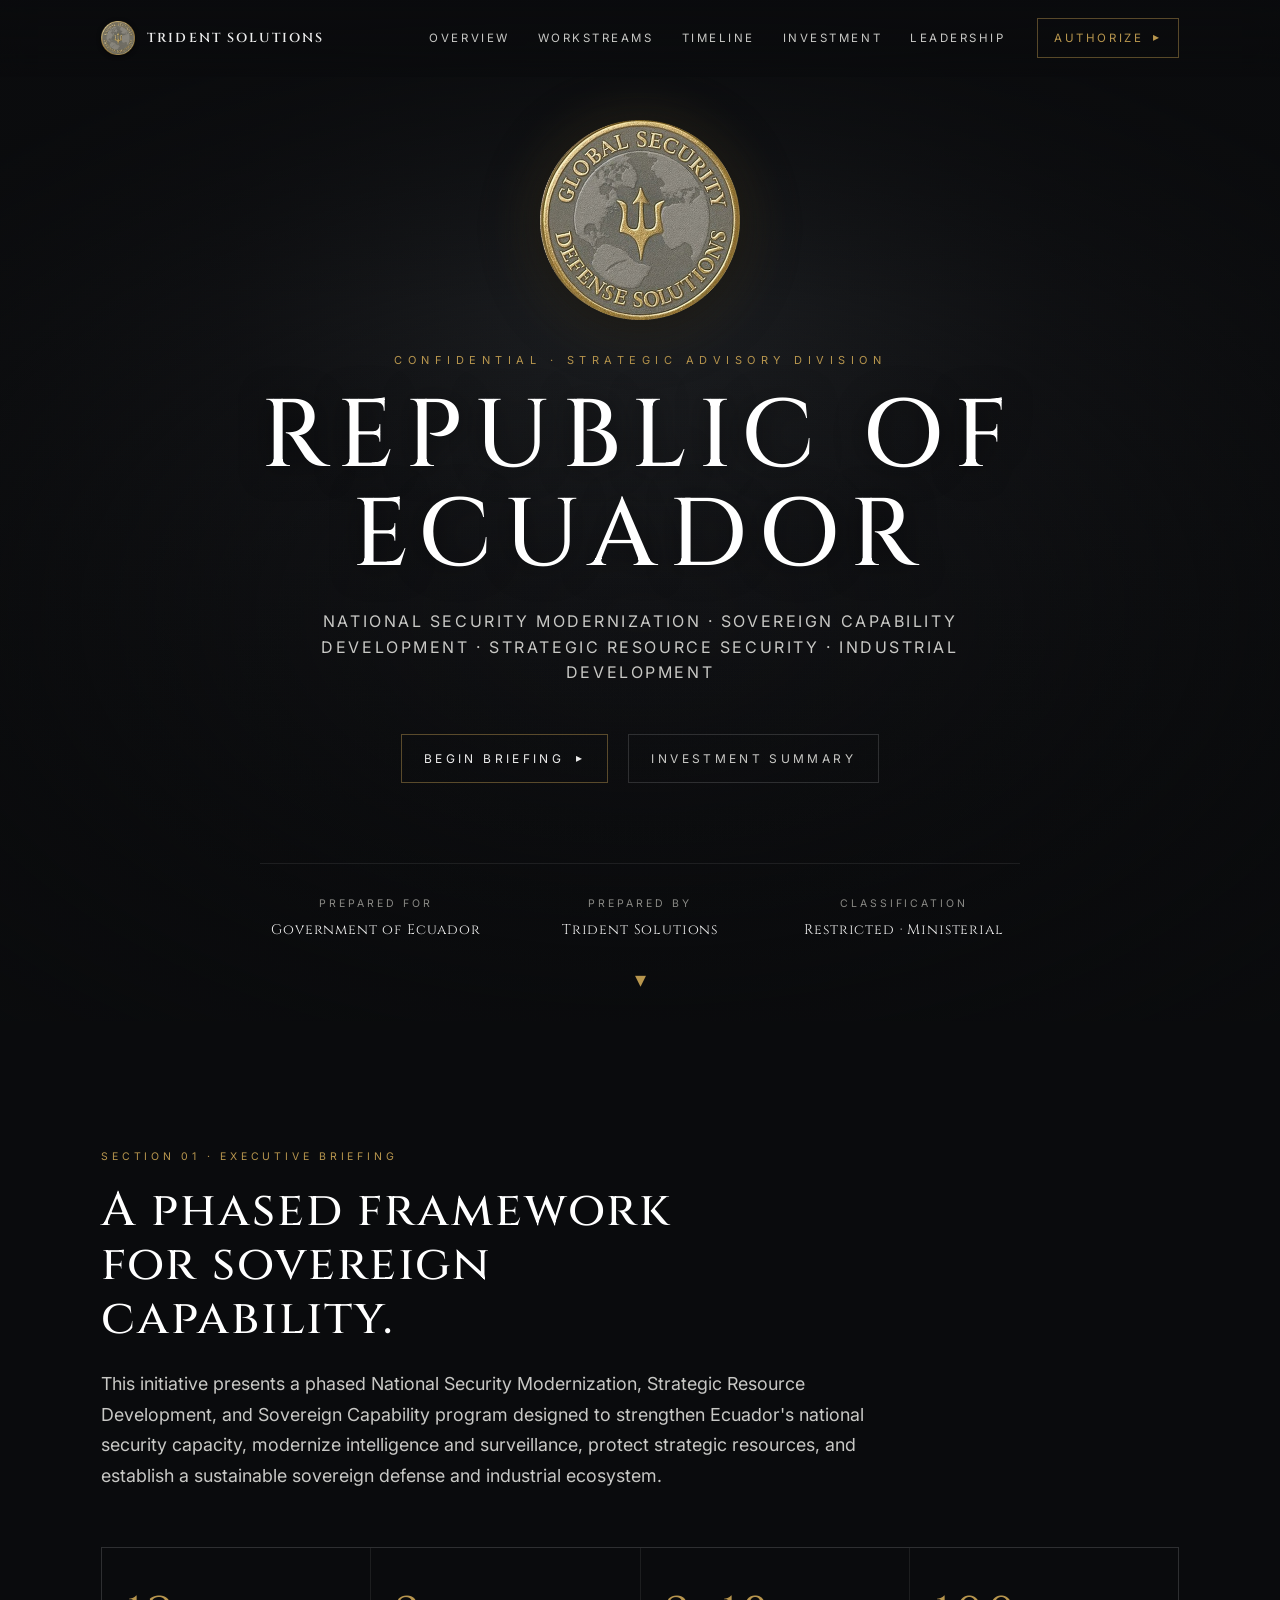
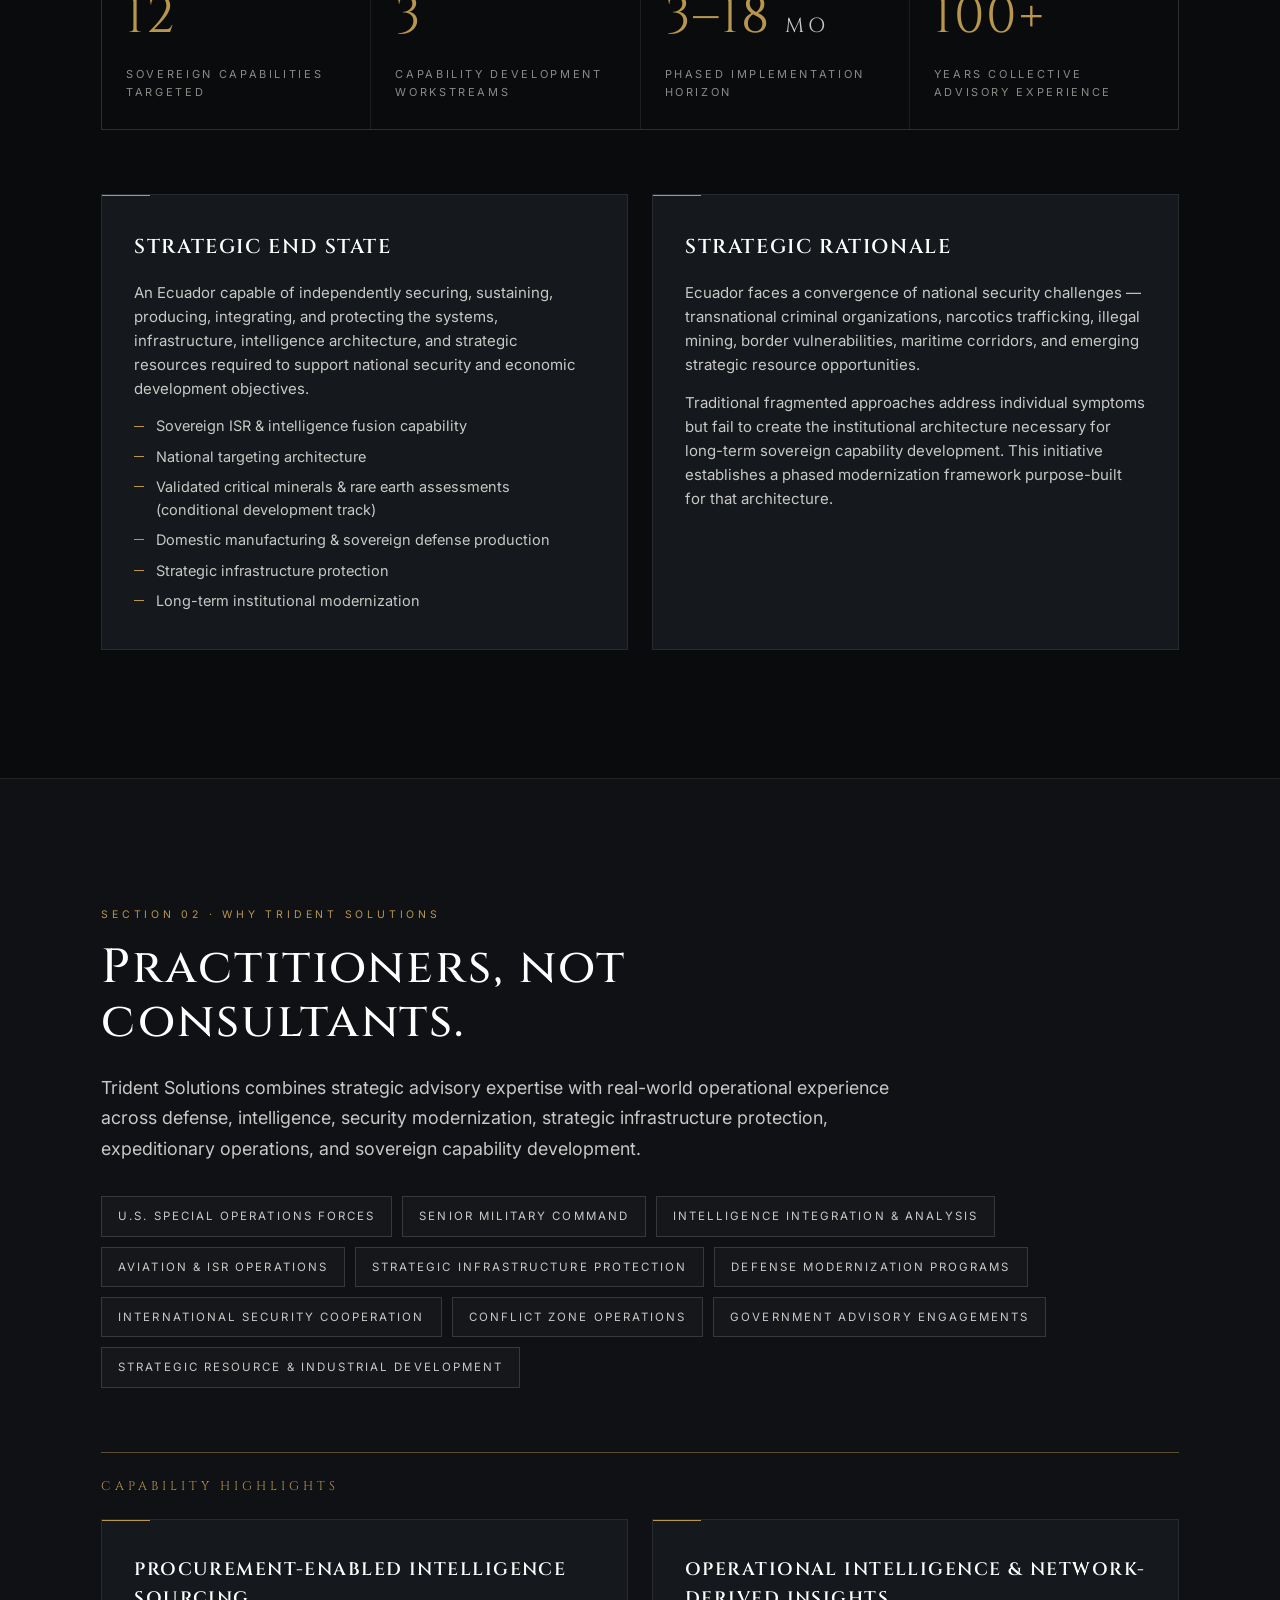
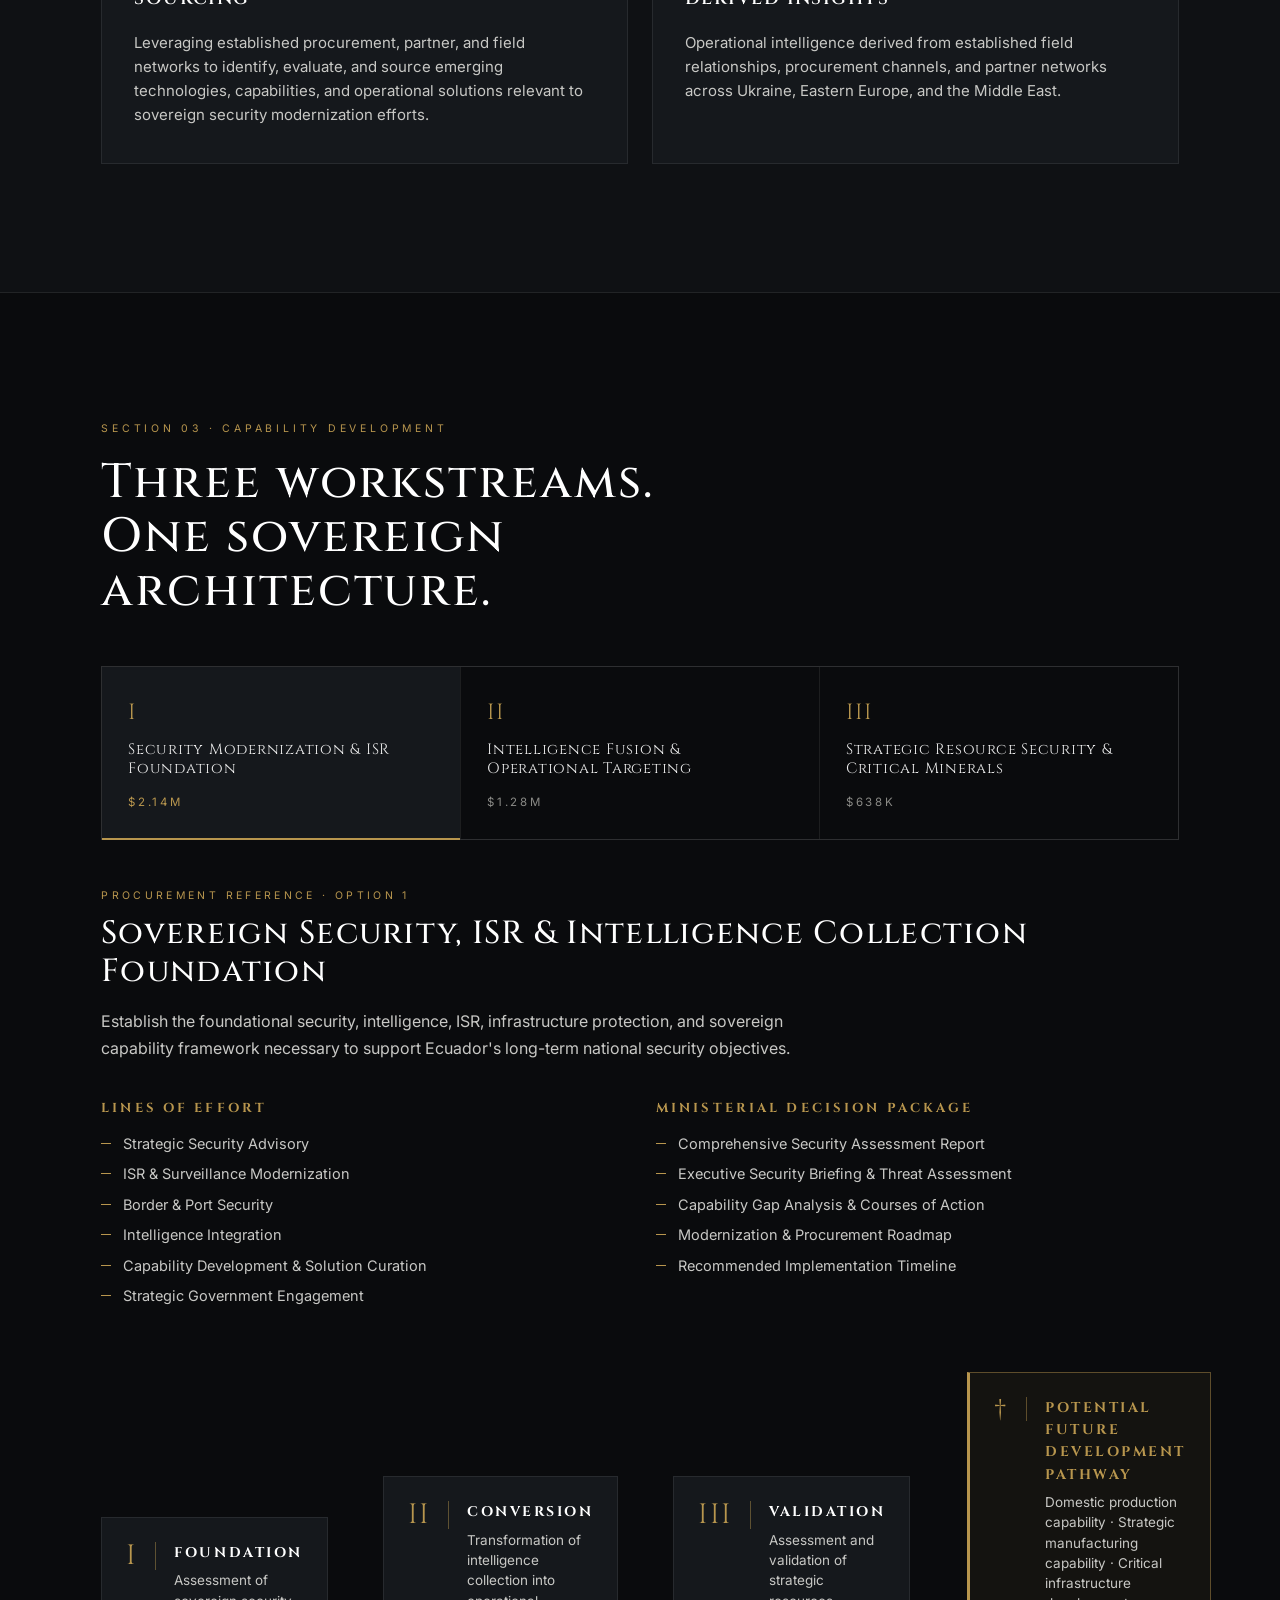
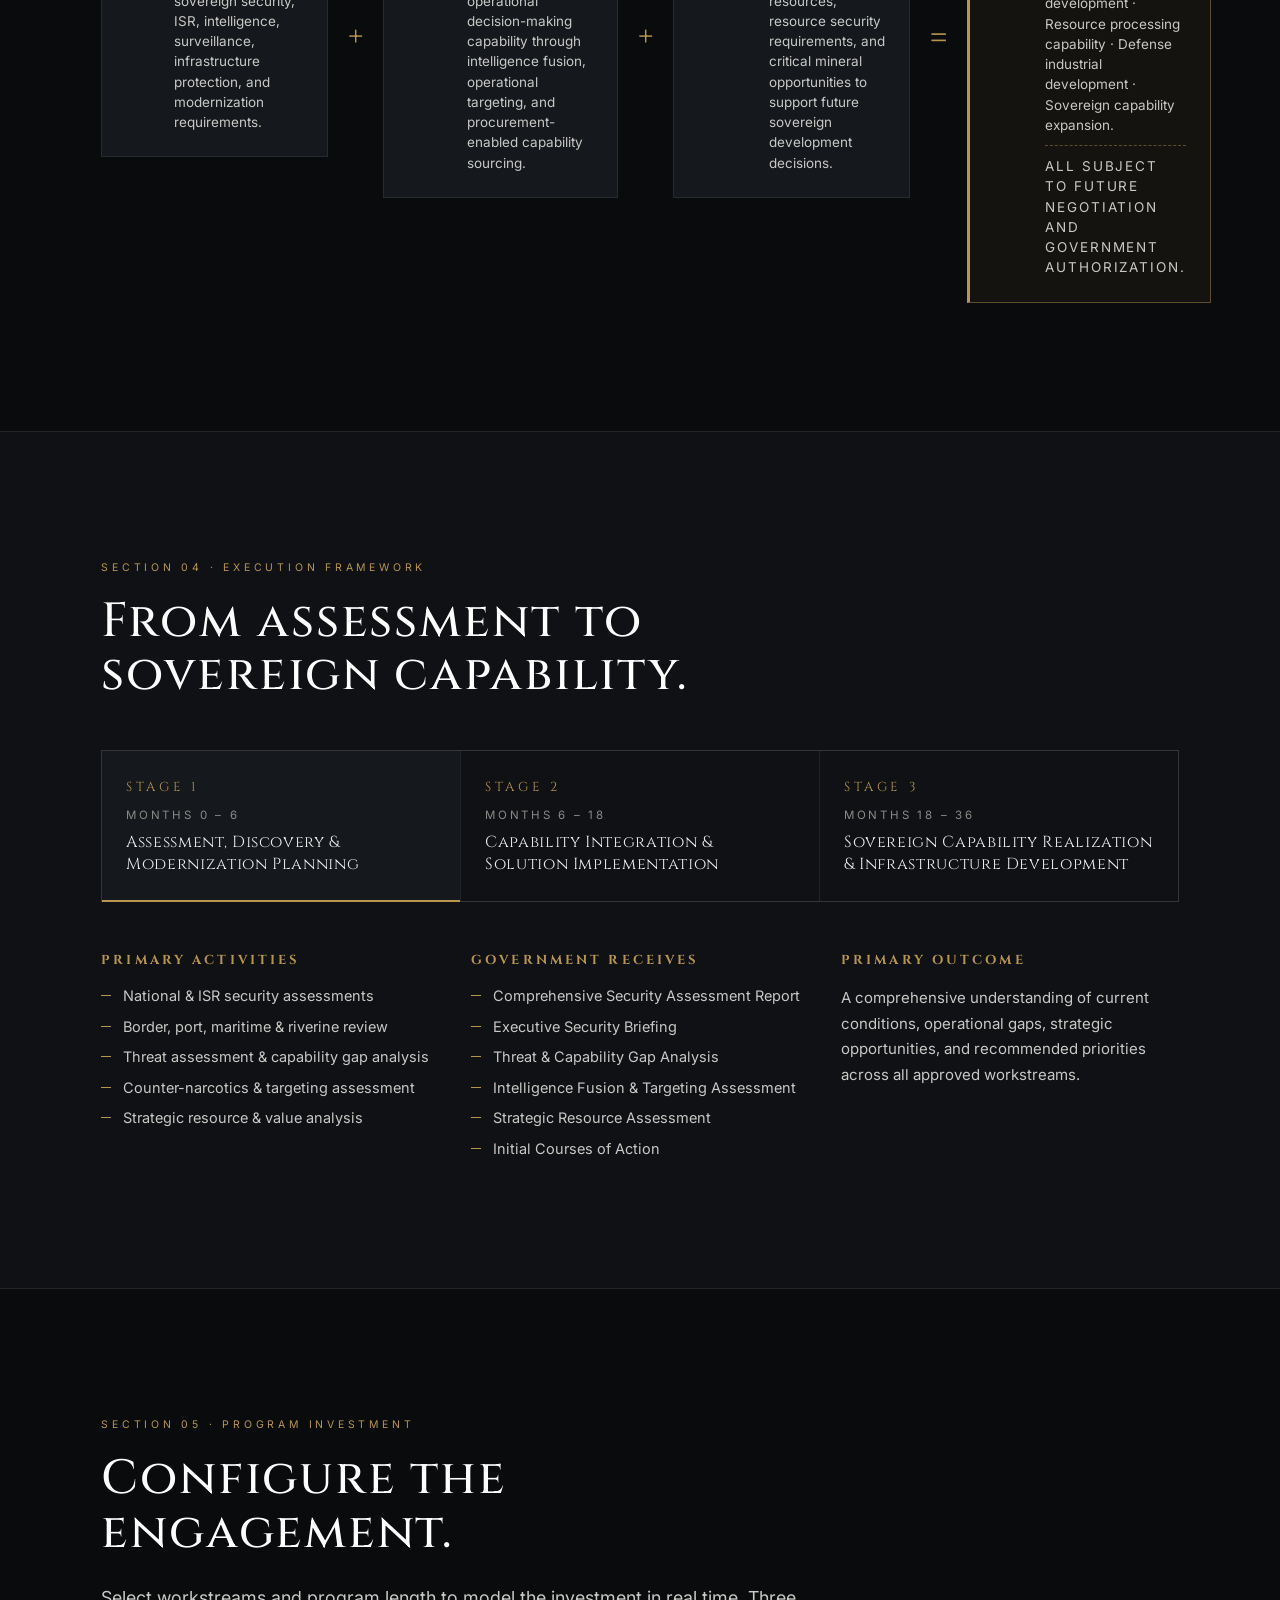
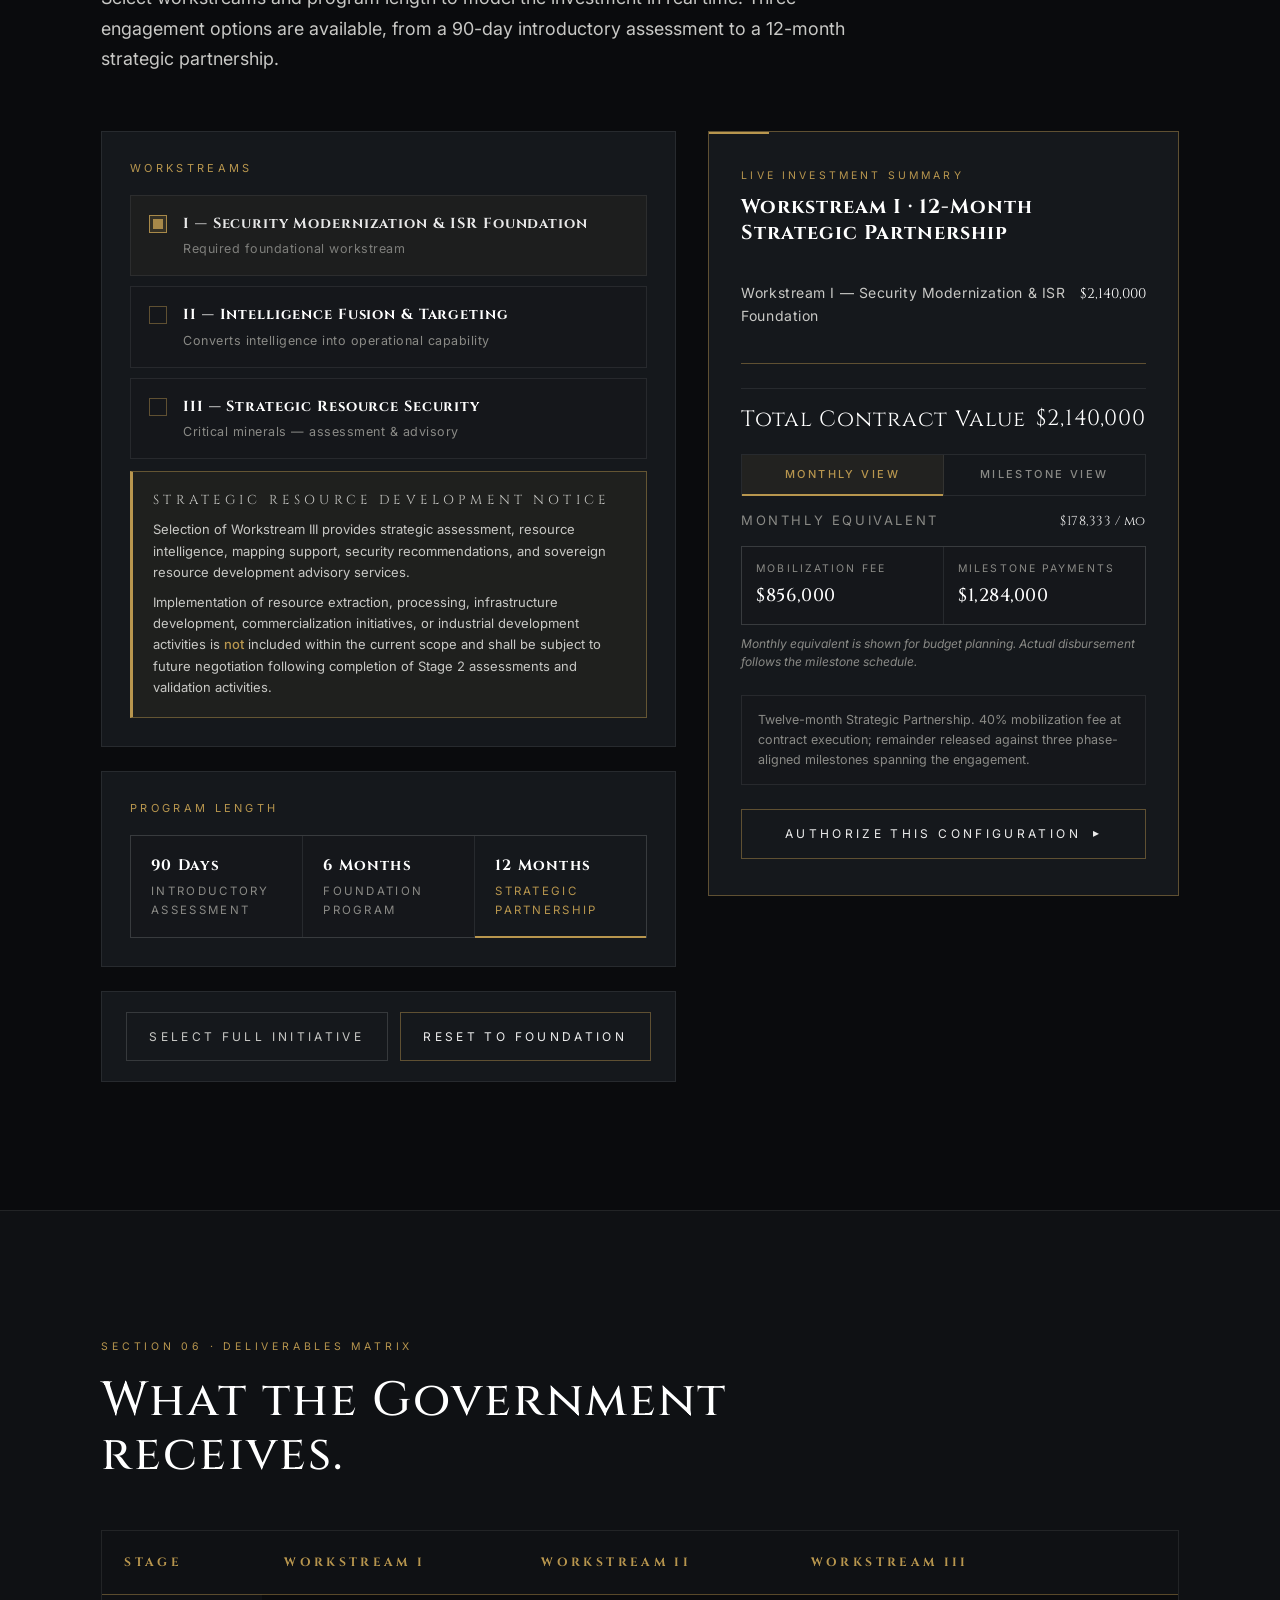
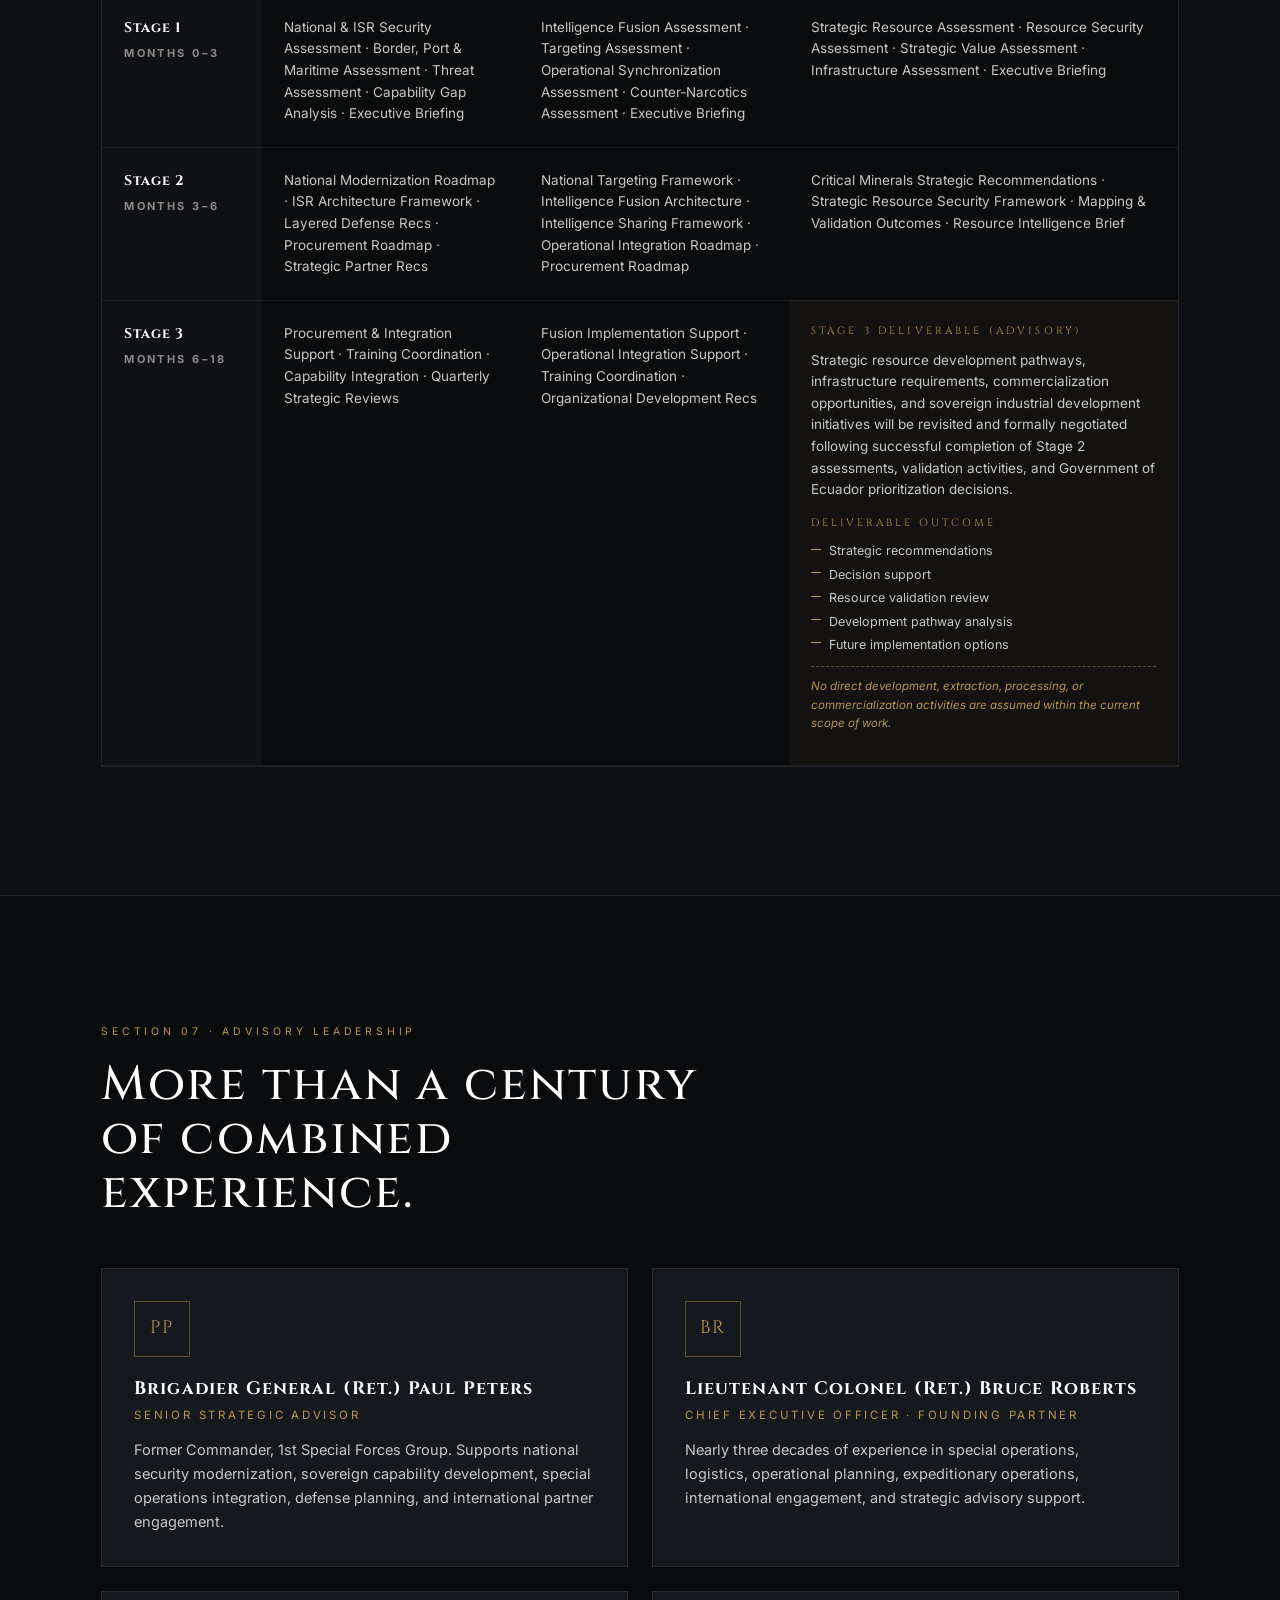
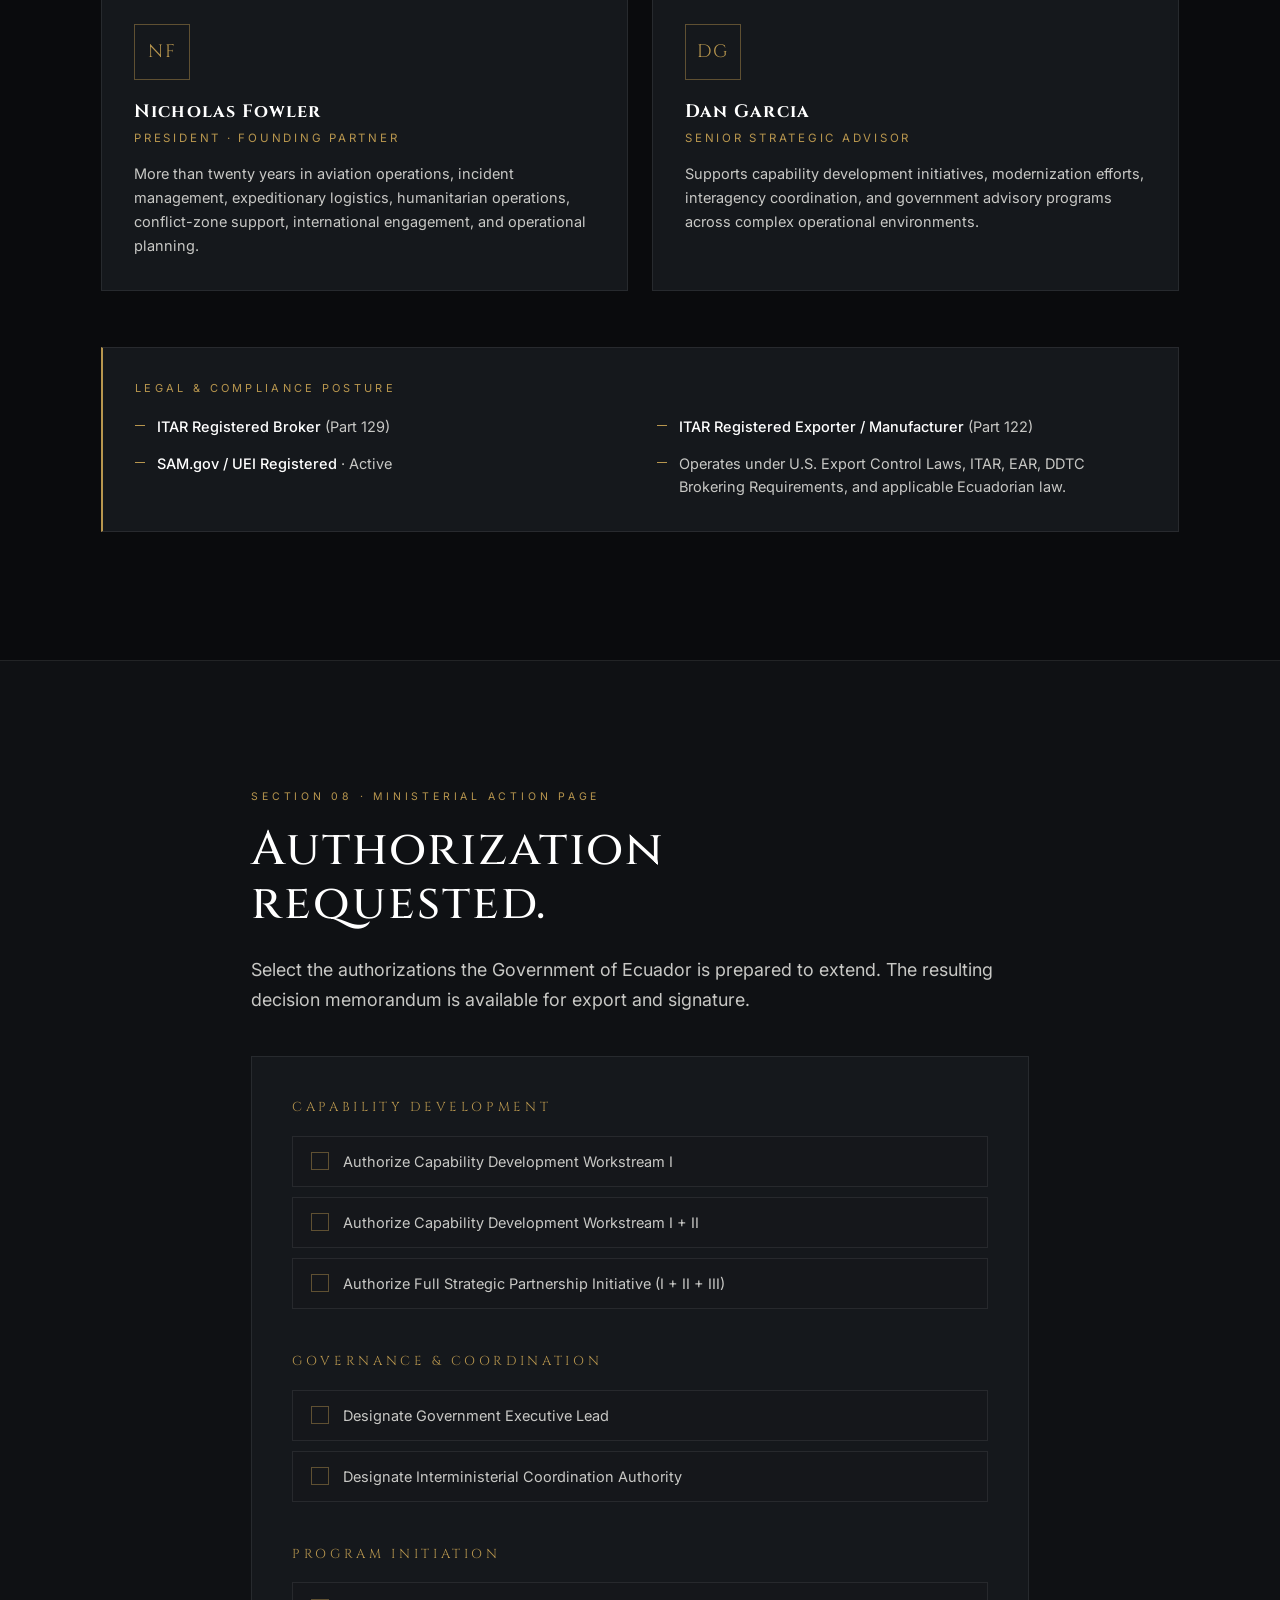
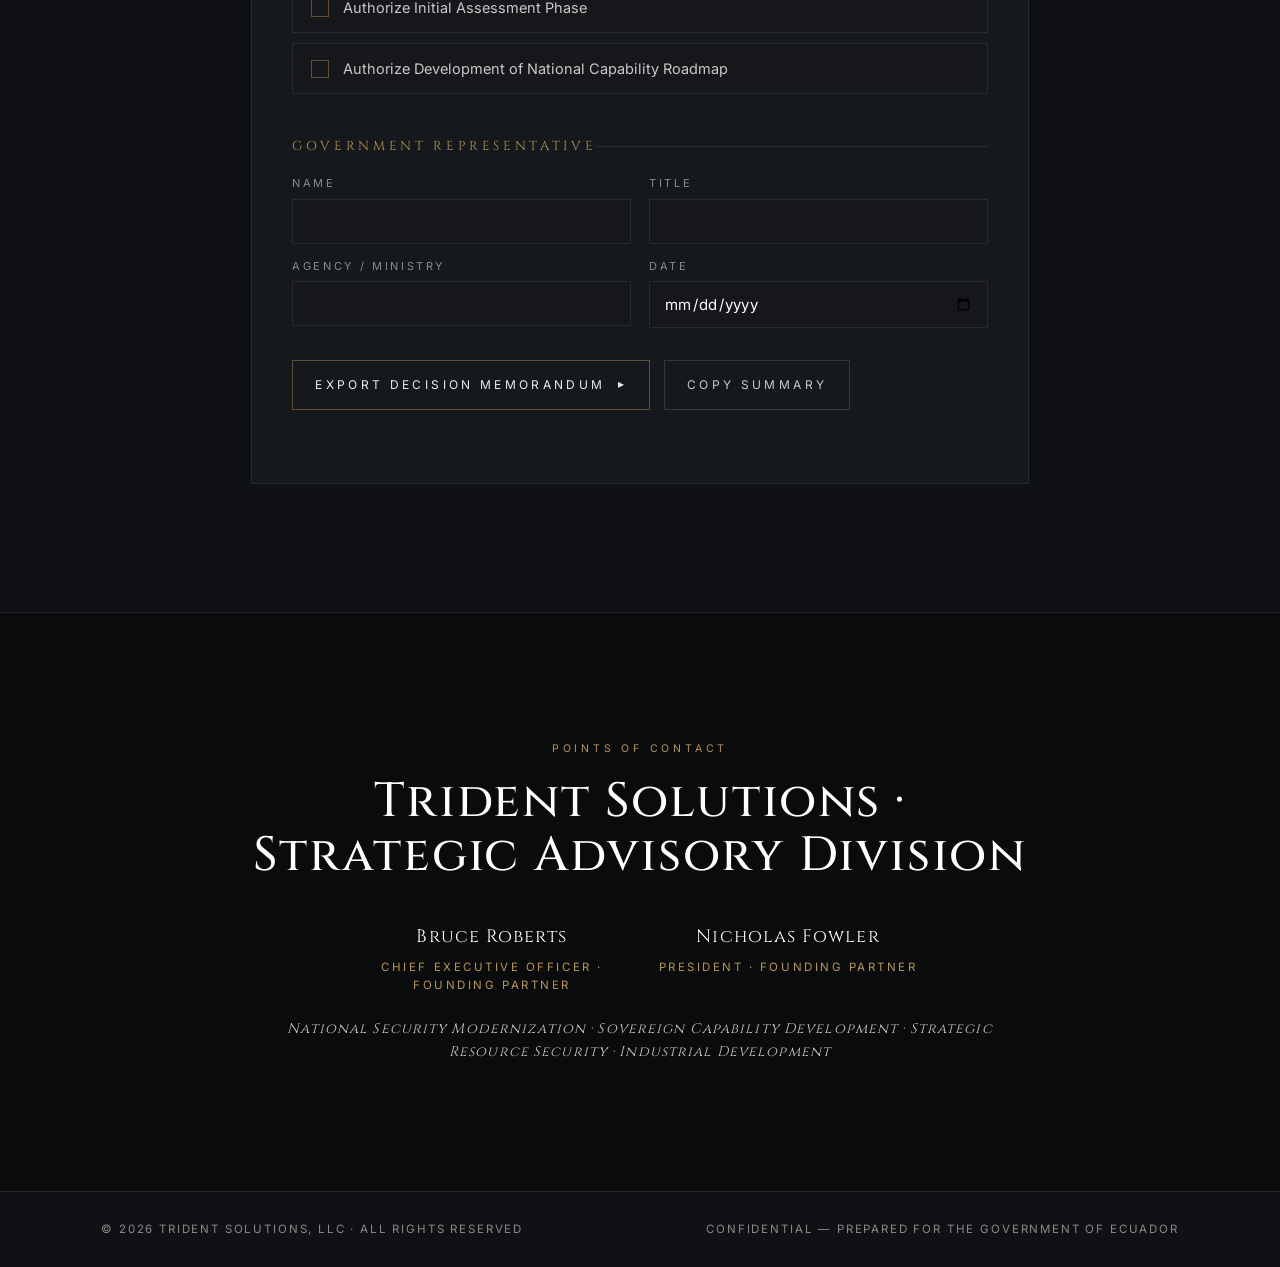
==== index.html @ a12ff71a "Add files via upload" ====
<!doctype html>
<html lang="en">
<head>
<meta charset="utf-8" />
<meta name="viewport" content="width=device-width,initial-scale=1" />
<title>Ecuador Strategic Partnership Initiative · Trident Solutions</title>
<meta name="description" content="National Security Modernization, Sovereign Capability Development, Strategic Resource Security, and Industrial Development. A confidential proposal prepared for the Government of Ecuador by Trident Solutions Strategic Advisory Division." />
<link rel="preconnect" href="https://fonts.googleapis.com">
<link rel="preconnect" href="https://fonts.gstatic.com" crossorigin>
<link href="https://fonts.googleapis.com/css2?family=Cinzel:wght@400;500;600;700&family=Inter:wght@300;400;500;600;700&display=swap" rel="stylesheet">
<link rel="stylesheet" href="styles.css" />
</head>
<body>

<!-- ============== NAV ============== -->
<header class="nav" id="nav">
  <div class="nav-inner">
    <a href="#top" class="brand" aria-label="Trident Solutions">
      <img class="brand-mark" src="seal.png" alt="" aria-hidden="true" />
      <span class="brand-name">Trident&nbsp;Solutions</span>
    </a>
    <nav class="nav-links" aria-label="Primary">
      <a href="#overview">Overview</a>
      <a href="#workstreams">Workstreams</a>
      <a href="#timeline">Timeline</a>
      <a href="#configurator">Investment</a>
      <a href="#leadership">Leadership</a>
    </nav>
    <a class="nav-cta" href="#authorize">Authorize&nbsp;<span class="arr">▸</span></a>
  </div>
</header>

<!-- ============== HERO ============== -->
<section class="hero" id="top">
  <div class="hero-bg" aria-hidden="true"></div>
  <div class="hero-overlay" aria-hidden="true"></div>
  <div class="hero-inner">
    <div class="seal" aria-hidden="true">
      <img src="seal.png" alt="Trident Solutions — Global Security · Defense Solutions" />
    </div>
    <p class="eyebrow">Confidential · Strategic Advisory Division</p>
    <h1 class="hero-title">Republic of Ecuador</h1>
    <p class="hero-sub">National Security Modernization · Sovereign Capability Development · Strategic Resource Security · Industrial Development</p>
    <div class="hero-actions">
      <a href="#overview" class="btn-line">Begin Briefing<span class="arr">▸</span></a>
      <a href="#configurator" class="btn-ghost">Investment Summary</a>
    </div>
    <div class="hero-meta">
      <div><span class="k">Prepared For</span><span class="v">Government of Ecuador</span></div>
      <div><span class="k">Prepared By</span><span class="v">Trident Solutions</span></div>
      <div><span class="k">Classification</span><span class="v">Restricted · Ministerial</span></div>
    </div>
  </div>
  <a href="#overview" class="scroll-cue" aria-label="Scroll">▾</a>
</section>

<!-- ============== EXECUTIVE OVERVIEW ============== -->
<section class="section" id="overview">
  <div class="container">
    <p class="section-eyebrow">Section 01 · Executive Briefing</p>
    <h2 class="section-title">A phased framework for sovereign capability.</h2>
    <p class="lede">This initiative presents a phased National Security Modernization, Strategic Resource Development, and Sovereign Capability program designed to strengthen Ecuador's national security capacity, modernize intelligence and surveillance, protect strategic resources, and establish a sustainable sovereign defense and industrial ecosystem.</p>

    <div class="stat-row">
      <div class="stat"><div class="stat-num">12</div><div class="stat-label">Sovereign capabilities targeted</div></div>
      <div class="stat"><div class="stat-num">3</div><div class="stat-label">Capability development workstreams</div></div>
      <div class="stat"><div class="stat-num">3–18<span class="unit">&nbsp;mo</span></div><div class="stat-label">Phased implementation horizon</div></div>
      <div class="stat"><div class="stat-num">100+</div><div class="stat-label">Years collective advisory experience</div></div>
    </div>

    <div class="grid-2">
      <div class="card">
        <h3>Strategic End State</h3>
        <p>An Ecuador capable of independently securing, sustaining, producing, integrating, and protecting the systems, infrastructure, intelligence architecture, and strategic resources required to support national security and economic development objectives.</p>
        <ul class="checks">
          <li>Sovereign ISR &amp; intelligence fusion capability</li>
          <li>National targeting architecture</li>
          <li>Validated critical minerals &amp; rare earth assessments (conditional development track)</li>
          <li>Domestic manufacturing &amp; sovereign defense production</li>
          <li>Strategic infrastructure protection</li>
          <li>Long-term institutional modernization</li>
        </ul>
      </div>
      <div class="card">
        <h3>Strategic Rationale</h3>
        <p>Ecuador faces a convergence of national security challenges — transnational criminal organizations, narcotics trafficking, illegal mining, border vulnerabilities, maritime corridors, and emerging strategic resource opportunities.</p>
        <p>Traditional fragmented approaches address individual symptoms but fail to create the institutional architecture necessary for long-term sovereign capability development. This initiative establishes a phased modernization framework purpose-built for that architecture.</p>
      </div>
    </div>
  </div>
</section>

<!-- ============== WHY TRIDENT ============== -->
<section class="section dark-band" id="why">
  <div class="container">
    <p class="section-eyebrow">Section 02 · Why Trident Solutions</p>
    <h2 class="section-title">Practitioners, not consultants.</h2>
    <p class="lede">Trident Solutions combines strategic advisory expertise with real-world operational experience across defense, intelligence, security modernization, strategic infrastructure protection, expeditionary operations, and sovereign capability development.</p>
    <div class="chips">
      <span class="chip">U.S. Special Operations Forces</span>
      <span class="chip">Senior Military Command</span>
      <span class="chip">Intelligence Integration &amp; Analysis</span>
      <span class="chip">Aviation &amp; ISR Operations</span>
      <span class="chip">Strategic Infrastructure Protection</span>
      <span class="chip">Defense Modernization Programs</span>
      <span class="chip">International Security Cooperation</span>
      <span class="chip">Conflict Zone Operations</span>
      <span class="chip">Government Advisory Engagements</span>
      <span class="chip">Strategic Resource &amp; Industrial Development</span>
    </div>

    <p class="section-sub-eyebrow">Capability Highlights</p>
    <div class="grid-2 cap-highlights">
      <div class="card">
        <h3>Procurement-Enabled Intelligence Sourcing</h3>
        <p>Leveraging established procurement, partner, and field networks to identify, evaluate, and source emerging technologies, capabilities, and operational solutions relevant to sovereign security modernization efforts.</p>
      </div>
      <div class="card">
        <h3>Operational Intelligence &amp; Network-Derived Insights</h3>
        <p>Operational intelligence derived from established field relationships, procurement channels, and partner networks across Ukraine, Eastern Europe, and the Middle East.</p>
      </div>
    </div>
  </div>
</section>

<!-- ============== WORKSTREAMS (TABS) ============== -->
<section class="section" id="workstreams">
  <div class="container">
    <p class="section-eyebrow">Section 03 · Capability Development</p>
    <h2 class="section-title">Three workstreams. One sovereign architecture.</h2>

    <div class="tabs" role="tablist">
      <button class="tab is-active" data-tab="ws1" role="tab" aria-selected="true">
        <span class="tab-num">I</span>
        <span class="tab-name">Security Modernization &amp; ISR Foundation</span>
        <span class="tab-val">$2.14M</span>
      </button>
      <button class="tab" data-tab="ws2" role="tab" aria-selected="false">
        <span class="tab-num">II</span>
        <span class="tab-name">Intelligence Fusion &amp; Operational Targeting</span>
        <span class="tab-val">$1.28M</span>
      </button>
      <button class="tab" data-tab="ws3" role="tab" aria-selected="false">
        <span class="tab-num">III</span>
        <span class="tab-name">Strategic Resource Security &amp; Critical Minerals</span>
        <span class="tab-val">$638K</span>
      </button>
    </div>

    <!-- WS1 -->
    <div class="tab-panel is-active" id="ws1" role="tabpanel">
      <div class="ws-head">
        <p class="ws-tag">Procurement Reference · Option 1</p>
        <h3>Sovereign Security, ISR &amp; Intelligence Collection Foundation</h3>
        <p class="ws-mission">Establish the foundational security, intelligence, ISR, infrastructure protection, and sovereign capability framework necessary to support Ecuador's long-term national security objectives.</p>
      </div>
      <div class="ws-grid">
        <div>
          <h4>Lines of Effort</h4>
          <ul class="checks">
            <li>Strategic Security Advisory</li>
            <li>ISR &amp; Surveillance Modernization</li>
            <li>Border &amp; Port Security</li>
            <li>Intelligence Integration</li>
            <li>Capability Development &amp; Solution Curation</li>
            <li>Strategic Government Engagement</li>
          </ul>
        </div>
        <div>
          <h4>Ministerial Decision Package</h4>
          <ul class="checks">
            <li>Comprehensive Security Assessment Report</li>
            <li>Executive Security Briefing &amp; Threat Assessment</li>
            <li>Capability Gap Analysis &amp; Courses of Action</li>
            <li>Modernization &amp; Procurement Roadmap</li>
            <li>Recommended Implementation Timeline</li>
          </ul>
        </div>
      </div>
    </div>

    <!-- WS2 -->
    <div class="tab-panel" id="ws2" role="tabpanel">
      <div class="ws-head">
        <p class="ws-tag">Procurement Reference · Option 1B</p>
        <h3>Intelligence Fusion, Targeting &amp; Operational Integration</h3>
        <p class="ws-mission">Transformation of intelligence collection into operational decision-making capability through intelligence fusion, operational targeting, and procurement-enabled capability sourcing — integrating ISR, analytical workflows, operational planning, and interagency coordination frameworks.</p>
      </div>
      <div class="ws-grid">
        <div>
          <h4>Lines of Effort</h4>
          <ul class="checks">
            <li>Intelligence Fusion</li>
            <li>Targeting Architecture</li>
            <li>ISR-to-Operations Integration</li>
            <li>Counter-Narcotics Operational Support</li>
            <li>Interagency Coordination</li>
            <li>Procurement-Enabled Capability Sourcing</li>
          </ul>
        </div>
        <div>
          <h4>Ministerial Decision Package</h4>
          <ul class="checks">
            <li>Intelligence Fusion &amp; Targeting Assessment</li>
            <li>National Targeting Framework</li>
            <li>Intelligence Fusion Cell Blueprint</li>
            <li>Operational Integration Roadmap</li>
            <li>Procurement &amp; Capability Development Roadmap</li>
          </ul>
        </div>
      </div>
    </div>

    <!-- WS3 -->
    <div class="tab-panel" id="ws3" role="tabpanel">
      <div class="ws-head">
        <p class="ws-tag">Procurement Reference · Option 1C</p>
        <h3>Strategic Resource Security &amp; Critical Minerals Development</h3>
        <p class="ws-mission">Support the assessment, validation, and strategic recommendation development around Ecuador's critical minerals and strategic resource sector. Workstream III is structured as an advisory and assessment engagement; resource extraction, processing, infrastructure development, commercialization, and industrial activities are <strong>not</strong> assumed components of this engagement and shall remain subject to future evaluation, prioritization, and separate negotiation following completion of the assessment and validation phases.</p>
      </div>

      <div class="stage-clarification ws3-clarify">
        <p class="sc-eyebrow">Workstream III — Contract Structure Clarification</p>
        <p class="sc-body">Workstream III is available under three engagement options:</p>
        <ul class="sc-list ws3-terms">
          <li><strong>90-Day</strong> — Introductory Assessment</li>
          <li><strong>6-Month</strong> — Foundation Program</li>
          <li><strong>12-Month</strong> — Advisory Information Edition</li>
        </ul>
        <p class="sc-body" style="margin-top:14px">Selection of the 12-Month Strategic Partnership Program for Workstream III does <strong>not</strong> automatically authorize or initiate strategic resource development, mining activities, extraction projects, processing facilities, commercialization efforts, or downstream infrastructure development. Instead, the twelve-month engagement allows for continued advisory support, assessment refinement, strategic resource validation, stakeholder engagement, and development of strategic recommendations.</p>
        <p class="sc-body">Rare earth minerals and critical minerals development activities shall be revisited and formally negotiated upon successful completion of Stage 2 based upon validated mapping outcomes, geological findings, infrastructure feasibility, commercial viability, and Government of Ecuador priorities.</p>
      </div>
      <div class="ws-grid">
        <div>
          <h4>Lines of Effort (Advisory)</h4>
          <ul class="checks">
            <li>Strategic Resource Identification &amp; Assessment</li>
            <li>Resource Security Recommendations</li>
            <li>Infrastructure Requirements Analysis</li>
            <li>Strategic Resource Mapping &amp; Validation</li>
            <li>Stakeholder Engagement Support</li>
            <li>Strategic Recommendation Development</li>
          </ul>
        </div>
        <div>
          <h4>Ministerial Decision Package</h4>
          <ul class="checks">
            <li>Strategic Resource &amp; Value Assessment</li>
            <li>Resource Security Assessment</li>
            <li>Critical Minerals Strategic Recommendations</li>
            <li>Development Pathway Analysis (advisory)</li>
            <li>Future Implementation Options Brief</li>
          </ul>
        </div>
      </div>
    </div>

    <!-- Progression diagram (Workstream I + II + III = Potential Future Development) -->
    <div class="progression progression-v2">
      <div class="prog-step">
        <span class="prog-num">I</span>
        <div>
          <strong>Foundation</strong>
          <p>Assessment of sovereign security, ISR, intelligence, surveillance, infrastructure protection, and modernization requirements.</p>
        </div>
      </div>
      <div class="prog-op">+</div>
      <div class="prog-step">
        <span class="prog-num">II</span>
        <div>
          <strong>Conversion</strong>
          <p>Transformation of intelligence collection into operational decision-making capability through intelligence fusion, operational targeting, and procurement-enabled capability sourcing.</p>
        </div>
      </div>
      <div class="prog-op">+</div>
      <div class="prog-step">
        <span class="prog-num">III</span>
        <div>
          <strong>Validation</strong>
          <p>Assessment and validation of strategic resources, resource security requirements, and critical mineral opportunities to support future sovereign development decisions.</p>
        </div>
      </div>
      <div class="prog-op prog-op-eq">=</div>
      <div class="prog-step prog-step-future">
        <span class="prog-num">†</span>
        <div>
          <strong>Potential Future Development Pathway</strong>
          <p>Domestic production capability · Strategic manufacturing capability · Critical infrastructure development · Resource processing capability · Defense industrial development · Sovereign capability expansion.</p>
          <p class="prog-future-note">All subject to future negotiation and Government authorization.</p>
        </div>
      </div>
    </div>
  </div>
</section>

<!-- ============== TIMELINE ============== -->
<section class="section dark-band" id="timeline">
  <div class="container">
    <p class="section-eyebrow">Section 04 · Execution Framework</p>
    <h2 class="section-title">From assessment to sovereign capability.</h2>

    <div class="timeline">
      <button class="t-phase is-active" data-phase="p1">
        <span class="t-stage">Stage 1</span>
        <span class="t-window">Months 0 – 6</span>
        <span class="t-name">Assessment, Discovery &amp; Modernization Planning</span>
      </button>
      <button class="t-phase" data-phase="p2">
        <span class="t-stage">Stage 2</span>
        <span class="t-window">Months 6 – 18</span>
        <span class="t-name">Capability Integration &amp; Solution Implementation</span>
      </button>
      <button class="t-phase" data-phase="p3">
        <span class="t-stage">Stage 3</span>
        <span class="t-window">Months 18 – 36</span>
        <span class="t-name">Sovereign Capability Realization &amp; Infrastructure Development</span>
      </button>
    </div>

    <div class="t-detail">
      <div class="t-panel is-active" id="p1">
        <div class="t-grid">
          <div><h4>Primary Activities</h4><ul class="checks"><li>National &amp; ISR security assessments</li><li>Border, port, maritime &amp; riverine review</li><li>Threat assessment &amp; capability gap analysis</li><li>Counter-narcotics &amp; targeting assessment</li><li>Strategic resource &amp; value analysis</li></ul></div>
          <div><h4>Government Receives</h4><ul class="checks"><li>Comprehensive Security Assessment Report</li><li>Executive Security Briefing</li><li>Threat &amp; Capability Gap Analysis</li><li>Intelligence Fusion &amp; Targeting Assessment</li><li>Strategic Resource Assessment</li><li>Initial Courses of Action</li></ul></div>
          <div><h4>Primary Outcome</h4><p>A comprehensive understanding of current conditions, operational gaps, strategic opportunities, and recommended priorities across all approved workstreams.</p></div>
        </div>
      </div>
      <div class="t-panel" id="p2">
        <div class="t-grid">
          <div><h4>Primary Activities</h4><ul class="checks"><li>Solution curation &amp; technology evaluation</li><li>ISR architecture &amp; targeting framework design</li><li>Procurement planning &amp; partner identification</li><li>Procurement capability integrated into the assessment process — transition from identified capability gaps to solution evaluation and acquisition pathways</li><li>ISR, intelligence, and network-derived sourcing capabilities incorporated into capability development recommendations</li><li>Rare earth and critical minerals intelligence — assessment, evaluation, and mapping only</li><li>Export &amp; commercialization analysis</li></ul></div>
          <div><h4>Government Receives</h4><ul class="checks"><li>National Security Modernization Roadmap</li><li>ISR Architecture Framework</li><li>National Targeting Framework</li><li>Intelligence Fusion Architecture</li><li>Critical Minerals Strategic Recommendations (assessment-level)</li><li>Procurement Roadmap &amp; Strategic Partner Recommendations</li></ul></div>
          <div><h4>Primary Outcome</h4><p>A detailed implementation roadmap identifying recommended solutions, procurement priorities, training requirements, implementation pathways, and long-term development opportunities.</p></div>
        </div>
        <div class="stage-clarification">
          <p class="sc-eyebrow">Stage 2 Clarification</p>
          <p class="sc-lead">Stage 2 does <strong>not</strong> include execution of critical mineral development activities. Stage 2 focuses exclusively on:</p>
          <ul class="sc-list">
            <li>Assessment</li>
            <li>Analysis</li>
            <li>Validation</li>
            <li>Prioritization</li>
            <li>Recommendation development</li>
            <li>Mapping and resource intelligence development</li>
          </ul>
        </div>
      </div>
      <div class="t-panel" id="p3">
        <p class="t-stage-tagline">Sovereign Capability Realization &amp; Infrastructure Development</p>
        <div class="t-grid">
          <div><h4>Stage 3 Focus Areas</h4><ul class="checks"><li>Procurement coordination &amp; integration support</li><li>Training &amp; capability integration</li><li>Operational integration &amp; organizational development</li><li>Long-term infrastructure development</li><li>Execution of validated resource strategies</li><li>Scaling of procurement-enabled sovereign systems</li><li>Development of domestic industrial capability</li><li>Strategic manufacturing and production pathways</li></ul></div>
          <div><h4>Government Receives</h4><ul class="checks"><li>Capability Integration Plan</li><li>Training &amp; Modernization Reviews</li><li>Intelligence Fusion Implementation Support</li><li>Industrial Development Roadmap</li><li>Quarterly Strategic Reviews</li><li>Strategic resource development pathway analysis (advisory)</li></ul></div>
          <div><h4>Primary Outcome</h4><p>Execution of approved modernization initiatives and implementation of the capability development pathways identified during assessment and planning — establishing the foundation for sovereign production.</p><p class="outcome-note"><strong>Note:</strong> Rare earth minerals and critical minerals development pathways shall be revisited and formally negotiated following successful completion of Stage 2 and validation of strategic resource assessments.</p></div>
        </div>
        <div class="stage-clarification conditional">
          <p class="sc-eyebrow">Strategic Resource Development — Conditional Track</p>
          <p class="sc-lead">Rare earth minerals and critical minerals capability development is introduced as a <strong>conditional development track</strong>, positioned as a contingent sovereign development pathway rather than an assumed execution requirement.</p>
          <p class="sc-body">These activities shall be revisited and formally negotiated following successful completion of Stage 2, based upon:</p>
          <ul class="sc-list">
            <li>Validated mapping outcomes</li>
            <li>Geological findings</li>
            <li>Strategic resource assessments</li>
            <li>Infrastructure requirements</li>
            <li>Commercial feasibility</li>
            <li>National priorities established by the Government of Ecuador</li>
          </ul>
        </div>
      </div>
    </div>
  </div>
</section>

<!-- ============== INVESTMENT CONFIGURATOR ============== -->
<section class="section" id="configurator">
  <div class="container">
    <p class="section-eyebrow">Section 05 · Program Investment</p>
    <h2 class="section-title">Configure the engagement.</h2>
    <p class="lede">Select workstreams and program length to model the investment in real time. Three engagement options are available, from a 90-day introductory assessment to a 12-month strategic partnership.</p>

    <div class="config">
      <div class="config-controls">
        <div class="cfg-block">
          <p class="cfg-label">Workstreams</p>
          <label class="toggle locked" title="Foundational workstream — required">
            <input type="checkbox" data-ws="1" checked disabled>
            <span class="tg-box"></span>
            <span class="tg-text">
              <strong>I &mdash; Security Modernization &amp; ISR Foundation</strong>
              <em>Required foundational workstream</em>
            </span>
          </label>
          <label class="toggle">
            <input type="checkbox" data-ws="2">
            <span class="tg-box"></span>
            <span class="tg-text">
              <strong>II &mdash; Intelligence Fusion &amp; Targeting</strong>
              <em>Converts intelligence into operational capability</em>
            </span>
          </label>
          <label class="toggle ws3-toggle">
            <input type="checkbox" data-ws="3">
            <span class="tg-box"></span>
            <span class="tg-text">
              <strong>III &mdash; Strategic Resource Security</strong>
              <em>Critical minerals — assessment &amp; advisory</em>
            </span>
          </label>
          <div class="ws3-notice">
            <p class="ws3-notice-title">Strategic Resource Development Notice</p>
            <p>Selection of Workstream III provides strategic assessment, resource intelligence, mapping support, security recommendations, and sovereign resource development advisory services.</p>
            <p>Implementation of resource extraction, processing, infrastructure development, commercialization initiatives, or industrial development activities is <strong>not</strong> included within the current scope and shall be subject to future negotiation following completion of Stage 2 assessments and validation activities.</p>
          </div>
        </div>

        <div class="cfg-block">
          <p class="cfg-label">Program Length</p>
          <div class="seg seg-3" role="radiogroup">
            <button class="seg-btn" data-term="3"><strong>90 Days</strong><span>Introductory Assessment</span></button>
            <button class="seg-btn" data-term="6"><strong>6 Months</strong><span>Foundation Program</span></button>
            <button class="seg-btn is-active" data-term="12"><strong>12 Months</strong><span>Strategic Partnership</span></button>
          </div>
        </div>

        <div class="cfg-block actions">
          <button id="preset-full" class="btn-ghost">Select Full Initiative</button>
          <button id="preset-reset" class="btn-line">Reset to Foundation</button>
        </div>
      </div>

      <aside class="config-summary">
        <p class="cs-tag">Live Investment Summary</p>
        <h3 class="cs-headline" id="cs-headline">Workstream I · 6-Month Foundation</h3>

        <div class="cs-rows" id="cs-rows"></div>

        <div class="cs-total">
          <div class="cs-total-row effective">
            <span>Total Contract Value</span>
            <span id="cs-gross">$2,140,000</span>
            <span id="cs-effective" hidden></span>
          </div>
        </div>

        <!-- View tabs: Monthly / Milestone -->
        <div class="view-tabs" role="tablist">
          <button id="view-monthly" class="view-tab is-active" role="tab">Monthly View</button>
          <button id="view-milestone" class="view-tab" role="tab">Milestone View</button>
        </div>

        <!-- Monthly view pane -->
        <div id="pane-monthly" class="view-pane is-active">
          <div class="cs-total-row monthly">
            <span>Monthly Equivalent</span>
            <span id="cs-monthly">$178,333 / mo</span>
          </div>
          <div class="cs-split-mini">
            <div><span class="k">Mobilization Fee</span><span class="v" id="cs-fixed-monthly">$0</span></div>
            <div><span class="k">Milestone Payments</span><span class="v" id="cs-milestone-total-monthly">$0</span></div>
          </div>
          <p class="cs-mini-note">Monthly equivalent is shown for budget planning. Actual disbursement follows the milestone schedule.</p>
        </div>

        <!-- Milestone view pane -->
        <div id="pane-milestone" class="view-pane">
          <div class="cs-split">
            <div class="cs-split-row fixed">
              <span class="k">Fixed Mobilization Fee <em id="cs-fixed-pct">40%</em></span>
              <span class="v" id="cs-fixed">$0</span>
            </div>
            <div class="cs-split-row">
              <span class="k">Milestone Payments <em id="cs-milestone-pct">60%</em></span>
              <span class="v" id="cs-milestone-total">$0</span>
            </div>
          </div>
          <div id="cs-milestone-schedule" class="ms-schedule"></div>
        </div>

        <p class="cs-note" id="cs-note"></p>

        <a href="#authorize" class="btn-line block">Authorize this Configuration <span class="arr">▸</span></a>
      </aside>
    </div>
  </div>
</section>

<!-- ============== DELIVERABLES MATRIX ============== -->
<section class="section dark-band" id="deliverables">
  <div class="container">
    <p class="section-eyebrow">Section 06 · Deliverables Matrix</p>
    <h2 class="section-title">What the Government receives.</h2>
    <div class="matrix">
      <table class="dx">
        <thead>
          <tr><th>Stage</th><th>Workstream I</th><th>Workstream II</th><th>Workstream III</th></tr>
        </thead>
        <tbody>
          <tr>
            <th>Stage 1<span>Months 0–3</span></th>
            <td>National &amp; ISR Security Assessment · Border, Port &amp; Maritime Assessment · Threat Assessment · Capability Gap Analysis · Executive Briefing</td>
            <td>Intelligence Fusion Assessment · Targeting Assessment · Operational Synchronization Assessment · Counter-Narcotics Assessment · Executive Briefing</td>
            <td>Strategic Resource Assessment · Resource Security Assessment · Strategic Value Assessment · Infrastructure Assessment · Executive Briefing</td>
          </tr>
          <tr>
            <th>Stage 2<span>Months 3–6</span></th>
            <td>National Modernization Roadmap · ISR Architecture Framework · Layered Defense Recs · Procurement Roadmap · Strategic Partner Recs</td>
            <td>National Targeting Framework · Intelligence Fusion Architecture · Intelligence Sharing Framework · Operational Integration Roadmap · Procurement Roadmap</td>
            <td>Critical Minerals Strategic Recommendations · Strategic Resource Security Framework · Mapping &amp; Validation Outcomes · Resource Intelligence Brief</td>
          </tr>
          <tr>
            <th>Stage 3<span>Months 6–18</span></th>
            <td>Procurement &amp; Integration Support · Training Coordination · Capability Integration · Quarterly Strategic Reviews</td>
            <td>Fusion Implementation Support · Operational Integration Support · Training Coordination · Organizational Development Recs</td>
            <td class="dx-advisory">
              <p class="dx-deliverable-eyebrow">Stage 3 Deliverable (Advisory)</p>
              <p>Strategic resource development pathways, infrastructure requirements, commercialization opportunities, and sovereign industrial development initiatives will be revisited and formally negotiated following successful completion of Stage 2 assessments, validation activities, and Government of Ecuador prioritization decisions.</p>
              <p class="dx-outcome-label">Deliverable Outcome</p>
              <ul class="dx-outcome">
                <li>Strategic recommendations</li>
                <li>Decision support</li>
                <li>Resource validation review</li>
                <li>Development pathway analysis</li>
                <li>Future implementation options</li>
              </ul>
              <p class="dx-disclaimer">No direct development, extraction, processing, or commercialization activities are assumed within the current scope of work.</p>
            </td>
          </tr>
        </tbody>
      </table>
    </div>
  </div>
</section>

<!-- ============== LEADERSHIP ============== -->
<section class="section" id="leadership">
  <div class="container">
    <p class="section-eyebrow">Section 07 · Advisory Leadership</p>
    <h2 class="section-title">More than a century of combined experience.</h2>
    <div class="leaders">
      <article class="leader">
        <div class="leader-mono">PP</div>
        <h3>Brigadier General (Ret.) Paul Peters</h3>
        <p class="leader-role">Senior Strategic Advisor</p>
        <p>Former Commander, 1st Special Forces Group. Supports national security modernization, sovereign capability development, special operations integration, defense planning, and international partner engagement.</p>
      </article>
      <article class="leader">
        <div class="leader-mono">BR</div>
        <h3>Lieutenant Colonel (Ret.) Bruce Roberts</h3>
        <p class="leader-role">Chief Executive Officer · Founding Partner</p>
        <p>Nearly three decades of experience in special operations, logistics, operational planning, expeditionary operations, international engagement, and strategic advisory support.</p>
      </article>
      <article class="leader">
        <div class="leader-mono">NF</div>
        <h3>Nicholas Fowler</h3>
        <p class="leader-role">President · Founding Partner</p>
        <p>More than twenty years in aviation operations, incident management, expeditionary logistics, humanitarian operations, conflict-zone support, international engagement, and operational planning.</p>
      </article>
      <article class="leader">
        <div class="leader-mono">DG</div>
        <h3>Dan Garcia</h3>
        <p class="leader-role">Senior Strategic Advisor</p>
        <p>Supports capability development initiatives, modernization efforts, interagency coordination, and government advisory programs across complex operational environments.</p>
      </article>
    </div>

    <div class="compliance">
      <p class="cmp-eyebrow">Legal &amp; Compliance Posture</p>
      <ul class="cmp-list">
        <li><strong>ITAR Registered Broker</strong> (Part 129)</li>
        <li><strong>ITAR Registered Exporter / Manufacturer</strong> (Part 122)</li>
        <li><strong>SAM.gov / UEI Registered</strong> · Active</li>
        <li>Operates under U.S. Export Control Laws, ITAR, EAR, DDTC Brokering Requirements, and applicable Ecuadorian law.</li>
      </ul>
    </div>
  </div>
</section>

<!-- ============== AUTHORIZATION ============== -->
<section class="section dark-band" id="authorize">
  <div class="container narrow">
    <p class="section-eyebrow">Section 08 · Ministerial Action Page</p>
    <h2 class="section-title">Authorization requested.</h2>
    <p class="lede">Select the authorizations the Government of Ecuador is prepared to extend. The resulting decision memorandum is available for export and signature.</p>

    <form id="auth-form" class="auth" onsubmit="return false">
      <fieldset>
        <legend>Capability Development</legend>
        <label class="auth-row"><input type="checkbox" name="auth" value="Authorize Capability Development Workstream I"><span></span><span class="auth-label">Authorize Capability Development Workstream I</span></label>
        <label class="auth-row"><input type="checkbox" name="auth" value="Authorize Capability Development Workstream I + II"><span></span><span class="auth-label">Authorize Capability Development Workstream I + II</span></label>
        <label class="auth-row"><input type="checkbox" name="auth" value="Authorize Full Strategic Partnership Initiative (I + II + III)"><span></span><span class="auth-label">Authorize Full Strategic Partnership Initiative (I + II + III)</span></label>
      </fieldset>
      <fieldset>
        <legend>Governance &amp; Coordination</legend>
        <label class="auth-row"><input type="checkbox" name="auth" value="Designate Government Executive Lead"><span></span><span class="auth-label">Designate Government Executive Lead</span></label>
        <label class="auth-row"><input type="checkbox" name="auth" value="Designate Interministerial Coordination Authority"><span></span><span class="auth-label">Designate Interministerial Coordination Authority</span></label>
      </fieldset>
      <fieldset>
        <legend>Program Initiation</legend>
        <label class="auth-row"><input type="checkbox" name="auth" value="Authorize Initial Assessment Phase"><span></span><span class="auth-label">Authorize Initial Assessment Phase</span></label>
        <label class="auth-row"><input type="checkbox" name="auth" value="Authorize Development of National Capability Roadmap"><span></span><span class="auth-label">Authorize Development of National Capability Roadmap</span></label>
      </fieldset>

      <fieldset class="rep">
        <legend>Government Representative</legend>
        <div class="row2">
          <label>Name<input type="text" name="rep_name" autocomplete="name"></label>
          <label>Title<input type="text" name="rep_title"></label>
        </div>
        <div class="row2">
          <label>Agency / Ministry<input type="text" name="rep_agency"></label>
          <label>Date<input type="date" name="rep_date"></label>
        </div>
      </fieldset>

      <div class="auth-actions">
        <button type="button" id="print-btn" class="btn-line">Export Decision Memorandum<span class="arr">▸</span></button>
        <button type="button" id="copy-btn" class="btn-ghost">Copy Summary</button>
      </div>
      <p class="auth-note" id="auth-status" role="status" aria-live="polite"></p>
    </form>
  </div>
</section>

<!-- ============== CONTACT ============== -->
<section class="section contact" id="contact">
  <div class="container narrow center">
    <p class="section-eyebrow">Points of Contact</p>
    <h2 class="section-title">Trident Solutions · Strategic Advisory Division</h2>
    <div class="contact-grid">
      <div>
        <p class="poc-name">Bruce Roberts</p>
        <p class="poc-role">Chief Executive Officer · Founding Partner</p>
      </div>
      <div>
        <p class="poc-name">Nicholas Fowler</p>
        <p class="poc-role">President · Founding Partner</p>
      </div>
    </div>
    <p class="motto"><em>National Security Modernization · Sovereign Capability Development · Strategic Resource Security · Industrial Development</em></p>
  </div>
</section>

<footer class="foot">
  <div class="container foot-inner">
    <span>© <span id="yr"></span> Trident Solutions, LLC · All Rights Reserved</span>
    <span>Confidential — Prepared for the Government of Ecuador</span>
  </div>
</footer>

<script src="app.js"></script>
<script data-pplx-inline-edit>
(function () {
  if (window === window.top) return;

  const allowedParentOrigins = ["https://www.perplexity.ai","https://perplexity.ai","https://testing.perplexity.ai","https://staging.perplexity.ai","https://*.preview.i.perplexity.ai","http://localhost:3000","http://127.0.0.1:3000","http://localhost:5173","http://127.0.0.1:5173"];
  const MAX_FONT_BYTES = 500 * 1024;
  const MAX_TOTAL_FONT_BYTES = 2 * 1024 * 1024;
  let scrollForwarding = false;
  let scrollRaf = 0;
  let trustedTopOrigin = null;

  // Allow entries like "https://*.preview.i.perplexity.ai" — the wildcard
  // matches a single DNS label (no dots), so "https://*.foo" cannot stretch
  // across multiple labels.
  function matchesAllowedOrigin(origin) {
    if (!origin) return false;
    for (const entry of allowedParentOrigins) {
      if (!entry.includes("*")) {
        if (entry === origin) return true;
        continue;
      }
      const pattern = new RegExp(
        "^" +
          entry.replace(/[.+?^${}()|[\]\\]/g, "\\$&").replace(/\*/g, "[^.]+") +
          "$",
      );
      if (pattern.test(origin)) return true;
    }
    return false;
  }

  // Trust decision: when the sender is same-origin-visible (event.origin is a
  // real origin like https://www.perplexity.ai) we trust event.origin directly.
  // When event.origin is "null" (opaque broker srcdoc), we fall back to the
  // broker's stamped `parentOrigin` to identify the top window. The fallback
  // is claim-only — we rely on the browser's native `targetOrigin` enforcement
  // on the response path (see postToTrustedTop) to ensure replies can't be
  // delivered to anyone but the actual top window of that claimed origin.
  function getTrustedParentOrigin(event) {
    const forwardedParentOrigin =
      typeof event.data.parentOrigin === "string" ? event.data.parentOrigin : null;
    const parentOrigin = event.origin === "null" ? forwardedParentOrigin : event.origin;
    return matchesAllowedOrigin(parentOrigin) ? parentOrigin : null;
  }

  // All responses go to window.top with targetOrigin = the allowlisted origin.
  // An attacker that iframes us inside their own null-origin broker can claim
  // any parentOrigin they like, but the browser will drop the reply whenever
  // the real top's origin doesn't match — so the screenshot never leaves.
  function postToTrustedTop(message) {
    if (!trustedTopOrigin) return;
    try {
      window.top.postMessage(message, trustedTopOrigin);
    } catch (_error) {}
  }

  function inlineAll(original, clone) {
    if (original.nodeType !== 1 || clone.nodeType !== 1) return;

    try {
      const computedStyle = getComputedStyle(original);
      // cssText on a computed style is the serialized declaration in modern
      // Chromium/Safari — a single read beats enumerating ~400 longhand
      // properties. Firefox returns "" here, so we fall back on empty.
      const serialized = computedStyle.cssText;
      if (serialized) {
        clone.style.cssText = serialized;
      } else {
        const parts = new Array(computedStyle.length);
        for (let index = 0; index < computedStyle.length; index += 1) {
          const property = computedStyle[index];
          parts[index] = `${property}:${computedStyle.getPropertyValue(property)};`;
        }
        clone.style.cssText = parts.join("");
      }
    } catch (_error) {}

    const originalChildren = original.children;
    const clonedChildren = clone.children;
    for (
      let index = 0;
      index < originalChildren.length && index < clonedChildren.length;
      index += 1
    ) {
      inlineAll(originalChildren[index], clonedChildren[index]);
    }
  }

  function extractFontUrl(srcValue) {
    const matches = [
      ...srcValue.matchAll(
        /url\(["']?([^"')]+)["']?\)(?:\s*format\(["']?([^"')]+)["']?\))?/gi,
      ),
    ];
    if (matches.length === 0) return null;
    const woff2 = matches.find((m) => m[2] && m[2].toLowerCase().includes("woff2"));
    if (woff2) return woff2[1];
    const woff = matches.find((m) => m[2] && m[2].toLowerCase().includes("woff"));
    if (woff) return woff[1];
    return matches[0][1];
  }

  // Cache resolved font URL -> data URI across captures. Fonts on a page
  // essentially never change, and a batch run emits multiple captures back to
  // back — without this we'd refetch + re-base64 every time.
  const fontDataUriCache = new Map();
  const SRC_DECLARATION_RE = /src\s*:\s*[^;}]+/i;

  async function fetchAsDataUri(url) {
    if (fontDataUriCache.has(url)) return fontDataUriCache.get(url);
    let dataUri = null;
    try {
      const response = await fetch(url, { mode: "cors", credentials: "omit" });
      if (response.ok) {
        const blob = await response.blob();
        if (blob.size <= MAX_FONT_BYTES) {
          dataUri = await new Promise((resolve) => {
            const reader = new FileReader();
            reader.onloadend = () =>
              resolve(typeof reader.result === "string" ? reader.result : null);
            reader.onerror = () => resolve(null);
            reader.readAsDataURL(blob);
          });
        }
      }
    } catch (_error) {
      dataUri = null;
    }
    fontDataUriCache.set(url, dataUri);
    return dataUri;
  }

  function collectFontFaceRuleTexts() {
    const rules = [];
    for (const sheet of document.styleSheets) {
      let cssRules;
      try {
        cssRules = sheet.cssRules;
      } catch (_error) {
        continue;
      }
      if (!cssRules) continue;
      for (const rule of cssRules) {
        const cssText = rule.cssText || "";
        if (cssText.startsWith("@font-face")) rules.push(cssText);
      }
    }
    return rules;
  }

  async function buildInlinedFontCss() {
    const ruleTexts = collectFontFaceRuleTexts();
    if (ruleTexts.length === 0) return null;

    const resolved = ruleTexts.map((cssText) => {
      if (!SRC_DECLARATION_RE.test(cssText)) return null;
      const srcMatch = cssText.match(/src\s*:\s*([^;}]+)[;}]/i);
      if (!srcMatch) return null;
      const url = extractFontUrl(srcMatch[1]);
      if (!url) return null;
      try {
        return { cssText, url: new URL(url, document.baseURI).href };
      } catch (_error) {
        return null;
      }
    });

    const dataUris = await Promise.all(
      resolved.map((entry) => (entry ? fetchAsDataUri(entry.url) : Promise.resolve(null))),
    );

    const inlined = [];
    let totalBytes = 0;
    for (let index = 0; index < resolved.length; index += 1) {
      const entry = resolved[index];
      const dataUri = dataUris[index];
      if (!entry || !dataUri) continue;
      const approxBytes = dataUri.length * 0.75;
      if (totalBytes + approxBytes > MAX_TOTAL_FONT_BYTES) break;
      totalBytes += approxBytes;
      inlined.push(entry.cssText.replace(SRC_DECLARATION_RE, `src: url("${dataUri}")`));
    }
    return inlined.length > 0 ? inlined.join("\n") : null;
  }

  function stripExternal(clone) {
    const images = clone.querySelectorAll("img");
    for (let index = 0; index < images.length; index += 1) {
      const src = images[index].getAttribute("src");
      if (src && !src.startsWith("data:")) images[index].removeAttribute("src");
    }

    const elements = clone.querySelectorAll("*");
    for (let index = 0; index < elements.length; index += 1) {
      const style = elements[index].style.cssText;
      if (style && style.includes("url(")) {
        elements[index].style.cssText = style.replace(
          /url\(["']?(?!data:)[^)"']*["']?\)/gi,
          "none",
        );
      }
    }
  }

  function emitScroll() {
    scrollRaf = 0;
    if (!scrollForwarding) return;
    postToTrustedTop({
      type: "INLINE_EDIT_SCROLL",
      scrollX: window.scrollX,
      scrollY: window.scrollY,
    });
  }

  window.addEventListener(
    "scroll",
    function () {
      if (!scrollForwarding || scrollRaf) return;
      scrollRaf = requestAnimationFrame(emitScroll);
    },
    { passive: true, capture: true },
  );

  async function handleCaptureRequest(event) {
    const requestId = event.data.requestId;
    const scrollX = window.scrollX;
    const scrollY = window.scrollY;
    const width = window.innerWidth;
    const height = window.innerHeight;

    function postResult(dataUrl) {
      postToTrustedTop({
        type: "INLINE_EDIT_SCREENSHOT_RESULT",
        requestId,
        dataUrl,
        scrollX,
        scrollY,
      });
    }

    try {
      // Wait for any pending web fonts to resolve so both inline metrics and
      // the @font-face inlining below see the same loaded faces.
      if (document.fonts && document.fonts.ready) {
        try {
          await document.fonts.ready;
        } catch (_error) {}
      }

      const clone = document.documentElement.cloneNode(true);
      inlineAll(document.documentElement, clone);

      const removedNodes = clone.querySelectorAll("script,link[rel=\"stylesheet\"],style");
      for (let index = 0; index < removedNodes.length; index += 1) {
        removedNodes[index].remove();
      }

      stripExternal(clone);

      // Re-embed web fonts as data-URI @font-face rules so the SVG rasterizer
      // can resolve them — external font URLs aren't fetched during
      // foreignObject rendering, which would otherwise force a fallback face
      // and change text metrics.
      const inlinedFontCss = await buildInlinedFontCss();
      if (inlinedFontCss) {
        const styleEl = document.createElement("style");
        styleEl.textContent = inlinedFontCss;
        const head = clone.querySelector("head");
        if (head) head.appendChild(styleEl);
        else clone.insertBefore(styleEl, clone.firstChild);
      }

      const html = new XMLSerializer().serializeToString(clone);
      const svg =
        `<svg xmlns="http://www.w3.org/2000/svg" width="${width}" height="${height}">` +
        '<foreignObject width="100%" height="100%">' +
        `<div xmlns="http://www.w3.org/1999/xhtml" style="width:${width}px;height:${height}px;overflow:hidden">` +
        `<div style="position:relative;left:-${scrollX}px;top:-${scrollY}px">` +
        html +
        "</div></div></foreignObject></svg>";
      const svgUrl = `data:image/svg+xml;charset=utf-8,${encodeURIComponent(svg)}`;
      const image = new Image();
      image.onload = function () {
        const canvas = document.createElement("canvas");
        canvas.width = width;
        canvas.height = height;
        canvas.getContext("2d").drawImage(image, 0, 0);
        postResult(canvas.toDataURL("image/png"));
      };
      image.onerror = function () {
        postResult(null);
      };
      image.src = svgUrl;
    } catch (_error) {
      postResult(null);
    }
  }

  window.addEventListener("message", function (event) {
    if (!event.data) return;
    // Only accept messages from the direct parent frame. Blocks sibling /
    // unrelated-window postMessage senders that could otherwise reach us.
    if (event.source !== window.parent) return;

    const trustedParentOrigin = getTrustedParentOrigin(event);
    if (!trustedParentOrigin) return;
    trustedTopOrigin = trustedParentOrigin;

    if (event.data.type === "INLINE_EDIT_SCROLL_START") {
      scrollForwarding = true;
      emitScroll();
      return;
    }

    if (event.data.type === "INLINE_EDIT_SCROLL_STOP") {
      scrollForwarding = false;
      if (scrollRaf) cancelAnimationFrame(scrollRaf);
      scrollRaf = 0;
      return;
    }

    if (event.data.type !== "INLINE_EDIT_CAPTURE_REQUEST") return;

    handleCaptureRequest(event);
  });
})();


</script></body>
</html>
---- styles.css ----
/* =====================================================================
   Ecuador Strategic Partnership — Interactive Sales Tool
   Brand: Trident Solutions (dark · gold · serif display · sans body)
   ===================================================================== */

:root{
  --bg:        #0a0b0d;
  --bg-2:      #0f1114;
  --bg-3:      #15171b;
  --panel:     #15181c;
  --panel-2:   #1b1f24;
  --line:      rgba(255,255,255,.08);
  --line-2:    rgba(255,255,255,.14);
  --ink:       #ececec;
  --ink-2:     #c8c8c5;
  --muted:     #8a8a86;
  --faint:     #5a5a55;

  --gold:      #b8964e;   /* primary brand accent */
  --gold-2:    #d4b06c;   /* hover / hi-lite */
  --gold-soft: rgba(184,150,78,.18);
  --gold-line: rgba(184,150,78,.45);

  --serif: "Cinzel", "Trajan Pro", "Times New Roman", serif;
  --sans:  "Inter", -apple-system, BlinkMacSystemFont, "Segoe UI", Helvetica, Arial, sans-serif;

  --maxw: 1180px;
  --pad:  clamp(20px, 4vw, 56px);

  --ease: cubic-bezier(.2,.7,.2,1);
}

*{box-sizing:border-box;margin:0;padding:0}
html{scroll-behavior:smooth}
body{
  font-family:var(--sans);
  background:var(--bg);
  color:var(--ink);
  font-size:16px;
  line-height:1.6;
  -webkit-font-smoothing:antialiased;
  text-rendering:optimizeLegibility;
  overflow-x:hidden;
}
img,svg{display:block;max-width:100%}
a{color:inherit;text-decoration:none}
button{font:inherit;color:inherit;background:none;border:0;cursor:pointer}
ul{list-style:none}

::selection{background:var(--gold);color:#0a0b0d}

/* ============ NAV ============ */
.nav{
  position:fixed;top:0;left:0;right:0;z-index:50;
  background:linear-gradient(to bottom, rgba(10,11,13,.85), rgba(10,11,13,.55));
  backdrop-filter:blur(14px);
  -webkit-backdrop-filter:blur(14px);
  border-bottom:1px solid transparent;
  transition: background .3s var(--ease), border-color .3s var(--ease);
}
.nav.scrolled{
  background:rgba(10,11,13,.92);
  border-bottom-color:var(--line);
}
.nav-inner{
  max-width:var(--maxw);
  margin:0 auto;
  padding: 18px var(--pad);
  display:flex;align-items:center;gap:32px;
}
.brand{display:flex;align-items:center;gap:12px;color:var(--gold)}
.brand-mark{
  width:34px;height:34px;
  object-fit:contain;
  filter: drop-shadow(0 1px 2px rgba(0,0,0,.6));
}
.brand-name{
  font-family:var(--serif);
  font-weight:600;
  letter-spacing:.16em;
  font-size:13px;
  color:var(--ink);
  text-transform:uppercase;
}
.nav-links{display:flex;gap:28px;margin-left:auto}
.nav-links a{
  font-size:11.5px;
  letter-spacing:.22em;
  text-transform:uppercase;
  color:var(--ink-2);
  padding:8px 0;
  border-bottom:1px solid transparent;
  transition: color .2s, border-color .2s;
}
.nav-links a:hover{color:var(--gold);border-bottom-color:var(--gold)}
.nav-cta{
  font-size:11.5px;letter-spacing:.22em;text-transform:uppercase;
  color:var(--gold);
  border:1px solid var(--gold-line);
  padding:10px 16px;
  transition: background .2s, color .2s, border-color .2s;
}
.nav-cta:hover{background:var(--gold);color:#0a0b0d;border-color:var(--gold)}
.arr{display:inline-block;margin-left:.4em;transform:translateY(-1px)}

@media (max-width:880px){
  .nav-links{display:none}
}

/* ============ HERO ============ */
.hero{
  position:relative;
  min-height:100vh;
  display:grid;place-items:center;
  text-align:center;
  padding: 120px var(--pad) 80px;
  overflow:hidden;
  isolation:isolate;
}
.hero-bg{
  position:absolute;inset:-10%;
  background:
    radial-gradient(60% 60% at 50% 30%, #2a2e34 0%, #14161a 45%, #0a0b0d 100%),
    linear-gradient(180deg, #1a1d22 0%, #0a0b0d 100%);
  z-index:-2;
  filter:saturate(.7);
}
.hero-bg::after{
  content:"";
  position:absolute;inset:0;
  background:
    repeating-linear-gradient(0deg, rgba(255,255,255,.012) 0 1px, transparent 1px 3px),
    repeating-linear-gradient(90deg, rgba(255,255,255,.012) 0 1px, transparent 1px 3px);
  mix-blend-mode:overlay;
}
.hero-overlay{
  position:absolute;inset:0;z-index:-1;
  background:
    radial-gradient(80% 60% at 50% 60%, transparent 0%, rgba(10,11,13,.55) 60%, rgba(10,11,13,.95) 100%),
    linear-gradient(180deg, rgba(10,11,13,.4) 0%, transparent 30%, rgba(10,11,13,.85) 100%);
}
.hero-inner{position:relative;max-width:900px}
.seal{
  width:200px;height:200px;
  margin:0 auto 32px;
  animation: sealFade 1.4s var(--ease) both;
  filter: drop-shadow(0 8px 24px rgba(0,0,0,.55)) drop-shadow(0 0 24px rgba(184,150,78,.18));
}
.seal img{width:100%;height:100%;object-fit:contain;display:block}
@keyframes sealFade{from{opacity:0;transform:scale(.92)}to{opacity:1;transform:scale(1)}}
@media (max-width:720px){.seal{width:150px;height:150px}}
.eyebrow{
  font-size:11px;letter-spacing:.5em;text-transform:uppercase;
  color:var(--gold);margin-bottom:18px;
}
.hero-title{
  font-family:var(--serif);
  font-weight:500;
  font-size:clamp(40px, 7.5vw, 96px);
  letter-spacing:.12em;
  line-height:1.04;
  color:#fff;
  text-transform:uppercase;
  text-shadow: 0 2px 30px rgba(0,0,0,.6);
}
.hero-sub{
  margin: 22px auto 0;
  max-width:760px;
  font-size:clamp(13px,1.4vw,16px);
  letter-spacing:.16em;
  text-transform:uppercase;
  color:var(--ink-2);
  font-weight:400;
}
.hero-actions{
  margin-top:48px;
  display:flex;gap:20px;justify-content:center;flex-wrap:wrap;
}
.hero-meta{
  margin-top:80px;
  display:grid;grid-template-columns:repeat(3, 1fr);gap:32px;
  border-top:1px solid var(--line);
  padding-top:32px;max-width:760px;margin-left:auto;margin-right:auto;
}
.hero-meta>div{display:flex;flex-direction:column;gap:6px}
.hero-meta .k{font-size:10.5px;letter-spacing:.28em;text-transform:uppercase;color:var(--muted)}
.hero-meta .v{font-family:var(--serif);font-size:14px;letter-spacing:.06em;color:var(--ink)}
@media (max-width:720px){.hero-meta{grid-template-columns:1fr;gap:18px;text-align:left}}

.scroll-cue{
  position:absolute;bottom:24px;left:50%;transform:translateX(-50%);
  color:var(--gold);font-size:22px;
  animation: bob 2.2s ease-in-out infinite;
}
@keyframes bob{0%,100%{transform:translateX(-50%) translateY(0)}50%{transform:translateX(-50%) translateY(8px)}}

/* ============ BUTTONS ============ */
.btn-line{
  display:inline-flex;align-items:center;gap:.6em;
  font-size:12px;letter-spacing:.28em;text-transform:uppercase;
  color:var(--ink);
  padding:14px 22px;
  border:1px solid var(--gold-line);
  background:transparent;
  transition: background .2s, color .2s, border-color .2s, transform .2s;
}
.btn-line:hover{background:var(--gold);color:#0a0b0d;border-color:var(--gold)}
.btn-line.block{display:flex;justify-content:center;width:100%;margin-top:24px}

.btn-ghost{
  display:inline-flex;align-items:center;gap:.6em;
  font-size:12px;letter-spacing:.28em;text-transform:uppercase;
  color:var(--ink-2);
  padding:14px 22px;
  border:1px solid var(--line-2);
  background:transparent;
  transition: color .2s, border-color .2s, background .2s;
}
.btn-ghost:hover{color:var(--gold);border-color:var(--gold-line)}

/* ============ SECTION SHELL ============ */
.section{padding: clamp(80px, 10vw, 140px) 0;position:relative}
.section.dark-band{background:var(--bg-2);border-top:1px solid var(--line);border-bottom:1px solid var(--line)}
.container{max-width:var(--maxw);margin:0 auto;padding:0 var(--pad)}
.container.narrow{max-width:880px}
.container.center{text-align:center}

.section-eyebrow{
  font-size:10.5px;letter-spacing:.36em;text-transform:uppercase;
  color:var(--gold);margin-bottom:18px;
}
.section-sub-eyebrow{
  font-family:var(--serif);font-size:12.5px;letter-spacing:.32em;
  text-transform:uppercase;color:var(--gold);
  margin:64px 0 22px;padding-top:24px;border-top:1px solid var(--gold-line);
}
.cap-highlights{margin-top:0}
.cap-highlights .card h3{font-size:18px}

/* Stage clarification blocks (Stage 2 / Stage 3 conditional track) */
.t-stage-tagline{
  font-family:var(--serif);font-size:14px;letter-spacing:.22em;
  text-transform:uppercase;color:var(--gold);
  margin:0 0 24px;padding-bottom:14px;border-bottom:1px solid var(--gold-line);
}
.stage-clarification{
  margin-top:36px;padding:28px 32px;
  background:rgba(184,150,78,.05);
  border:1px solid var(--gold-line);border-left:3px solid var(--gold);
}
.stage-clarification.conditional{background:rgba(184,150,78,.07)}
.sc-eyebrow{
  font-family:var(--serif);font-size:11.5px;letter-spacing:.32em;
  text-transform:uppercase;color:var(--gold);margin-bottom:14px;
}
.sc-lead{color:var(--ink);font-size:15px;line-height:1.7;margin-bottom:12px}
.sc-lead strong{color:var(--gold);font-weight:500;letter-spacing:.04em}
.sc-body{color:var(--ink-2);font-size:14.5px;line-height:1.65;margin-bottom:14px}
.sc-list{
  display:grid;grid-template-columns:1fr 1fr;gap:8px 24px;
  margin-top:8px;
}
.sc-list li{
  color:var(--ink-2);font-size:14px;position:relative;
  padding-left:20px;line-height:1.6;
}
.sc-list li::before{
  content:"";position:absolute;left:0;top:.7em;width:12px;height:1px;background:var(--gold);
}
@media (max-width:720px){.sc-list{grid-template-columns:1fr}}
.outcome-note{
  margin-top:14px;padding-top:14px;
  border-top:1px dashed var(--gold-line);
  font-size:13.5px;color:var(--ink-2);line-height:1.65;
}
.outcome-note strong{color:var(--gold);font-family:var(--serif);letter-spacing:.04em;font-weight:500}

/* WS3 advisory notice in configurator */
.ws3-notice{
  margin-top:12px;padding:18px 20px;
  background:rgba(184,150,78,.06);
  border:1px solid var(--gold-line);border-left:3px solid var(--gold);
}
.ws3-notice-title{
  font-family:var(--serif);font-size:11.5px;letter-spacing:.32em;
  text-transform:uppercase;color:var(--gold);margin-bottom:10px;
}
.ws3-notice p{font-size:13px;line-height:1.65;color:var(--ink-2);margin-bottom:8px}
.ws3-notice p:last-child{margin-bottom:0}
.ws3-notice strong{color:var(--gold);font-weight:500}

/* WS3 advisory clarification block (in WS3 tab panel) */
.ws3-clarify{margin-top:24px}
.ws3-terms{grid-template-columns:repeat(3,1fr)}
.ws3-terms li strong{color:var(--gold);font-family:var(--serif);font-weight:500;letter-spacing:.04em}
@media (max-width:720px){.ws3-terms{grid-template-columns:1fr}}

/* Milestone schedule — advisory badge & note */
.ms-block.is-advisory{
  border-left:3px solid var(--gold);padding-left:14px;
  background:rgba(184,150,78,.04);
}
.ms-advisory-badge{
  display:inline-block;margin-left:12px;padding:3px 10px;
  font-family:var(--sans);font-size:10px;letter-spacing:.22em;text-transform:uppercase;
  color:var(--gold);border:1px solid var(--gold-line);
  background:rgba(184,150,78,.08);
  vertical-align:middle;
}
.ms-advisory-note{
  font-size:12.5px;line-height:1.65;color:var(--ink-2);
  margin:6px 0 14px;padding:12px 14px;
  background:rgba(184,150,78,.05);
  border-left:2px solid var(--gold);
}
.ms-advisory-note strong{color:var(--gold);font-weight:500}

/* Deliverables matrix — Stage 3 × WS III advisory cell */
.dx-advisory{background:rgba(184,150,78,.05)}
.dx-deliverable-eyebrow{
  font-family:var(--serif);font-size:10.5px;letter-spacing:.3em;
  text-transform:uppercase;color:var(--gold);margin-bottom:10px;
}
.dx-advisory p{margin-bottom:10px;line-height:1.6}
.dx-outcome-label{
  font-family:var(--serif);font-size:10.5px;letter-spacing:.28em;
  text-transform:uppercase;color:var(--gold);
  margin-top:14px;margin-bottom:6px;
}
.dx-outcome{
  margin:0 0 12px;padding-left:0;list-style:none;
  display:flex;flex-direction:column;gap:4px;
}
.dx-outcome li{
  font-size:12.5px;color:var(--ink-2);position:relative;
  padding-left:18px;line-height:1.55;
}
.dx-outcome li::before{
  content:"";position:absolute;left:0;top:.6em;width:10px;height:1px;background:var(--gold);
}
.dx-disclaimer{
  font-size:11.5px;color:var(--gold);font-style:italic;
  margin-top:10px;padding-top:10px;
  border-top:1px dashed var(--gold-line);
  margin-bottom:0;
}
.section-title{
  font-family:var(--serif);
  font-weight:500;
  font-size:clamp(28px, 4vw, 48px);
  letter-spacing:.04em;
  line-height:1.12;
  color:#fff;
  margin-bottom:24px;
  max-width: 22ch;
}
.section.contact .section-title,.container.center .section-title{margin-left:auto;margin-right:auto;max-width:none}
.lede{
  font-size:clamp(15px,1.4vw,18px);
  color:var(--ink-2);
  max-width:72ch;
  line-height:1.7;
}

/* ============ OVERVIEW STATS ============ */
.stat-row{
  margin: 56px 0 64px;
  display:grid;grid-template-columns:repeat(4,1fr);gap:1px;
  background:var(--line);
  border:1px solid var(--line);
}
.stat{background:var(--bg);padding:28px 24px}
.stat-num{
  font-family:var(--serif);
  font-size:clamp(34px,4vw,52px);
  color:var(--gold);letter-spacing:.04em;
  display:flex;align-items:baseline;gap:6px;
}
.stat-num .unit{font-size:.4em;color:var(--ink-2);letter-spacing:.18em;text-transform:uppercase}
.stat-label{
  margin-top:8px;font-size:11px;letter-spacing:.24em;text-transform:uppercase;color:var(--muted)
}
@media (max-width:880px){.stat-row{grid-template-columns:repeat(2,1fr)}}

.grid-2{display:grid;grid-template-columns:1fr 1fr;gap:24px}
@media (max-width:880px){.grid-2{grid-template-columns:1fr}}

.card{
  background:var(--panel);
  border:1px solid var(--line);
  padding:36px 32px;
  position:relative;
}
.card::before{
  content:"";position:absolute;top:0;left:0;width:48px;height:1px;background:var(--gold);
}
.card h3{
  font-family:var(--serif);
  font-weight:600;
  font-size:20px;
  letter-spacing:.08em;
  text-transform:uppercase;
  color:#fff;
  margin-bottom:18px;
}
.card p{color:var(--ink-2);margin-bottom:14px;font-size:15px}
.card p:last-child{margin-bottom:0}

.checks{margin-top:14px;display:flex;flex-direction:column;gap:8px}
.checks li{
  position:relative;padding-left:22px;color:var(--ink-2);font-size:14.5px;line-height:1.55;
}
.checks li::before{
  content:"";position:absolute;left:0;top:.7em;
  width:10px;height:1px;background:var(--gold);
}

/* ============ WHY / CHIPS ============ */
.chips{
  margin-top:32px;display:flex;flex-wrap:wrap;gap:10px;
}
.chip{
  font-size:11.5px;letter-spacing:.18em;text-transform:uppercase;
  color:var(--ink-2);
  padding:10px 16px;
  border:1px solid var(--line-2);
  background:var(--bg-3);
  transition: border-color .2s, color .2s;
}
.chip:hover{border-color:var(--gold-line);color:var(--gold)}

/* ============ WORKSTREAM TABS ============ */
.tabs{
  margin: 48px 0 0;
  display:grid;grid-template-columns:repeat(3,1fr);gap:1px;
  background:var(--line);
  border:1px solid var(--line);
}
.tab{
  background:var(--bg);
  text-align:left;
  padding:28px 26px;
  display:flex;flex-direction:column;gap:10px;
  cursor:pointer;position:relative;
  transition: background .2s;
}
.tab:hover{background:var(--bg-3)}
.tab.is-active{background:var(--panel)}
.tab.is-active::after{
  content:"";position:absolute;left:0;bottom:-1px;width:100%;height:2px;background:var(--gold);
}
.tab-num{
  font-family:var(--serif);font-size:22px;letter-spacing:.1em;color:var(--gold);
}
.tab-name{
  font-family:var(--serif);
  font-size:15px;letter-spacing:.05em;color:var(--ink);
  line-height:1.3;
}
.tab-val{
  font-size:11.5px;letter-spacing:.24em;text-transform:uppercase;color:var(--muted);
  margin-top:4px;
}
.tab.is-active .tab-val{color:var(--gold)}

@media (max-width:880px){.tabs{grid-template-columns:1fr}}

.tab-panel{display:none;padding:48px 0 0}
.tab-panel.is-active{display:block;animation:fade .4s var(--ease)}
@keyframes fade{from{opacity:0;transform:translateY(8px)}to{opacity:1;transform:none}}

.ws-tag{font-size:10.5px;letter-spacing:.32em;text-transform:uppercase;color:var(--gold);margin-bottom:10px}
.ws-head h3{
  font-family:var(--serif);font-weight:500;
  font-size:clamp(22px,2.6vw,32px);letter-spacing:.04em;color:#fff;
  margin-bottom:16px;line-height:1.2;
}
.ws-mission{color:var(--ink-2);max-width:74ch;font-size:16px;line-height:1.7}
.ws-grid{margin-top:36px;display:grid;grid-template-columns:1fr 1fr;gap:32px}
@media (max-width:880px){.ws-grid{grid-template-columns:1fr}}
.ws-grid h4{
  font-family:var(--serif);font-size:13px;letter-spacing:.24em;text-transform:uppercase;
  color:var(--gold);margin-bottom:14px;
}

/* Progression */
.progression{
  margin-top:64px;
  display:grid;grid-template-columns: 1fr auto 1fr auto 1fr;gap:16px;align-items:center;
}
.prog-step{
  background:var(--panel);border:1px solid var(--line);padding:24px;
  display:flex;gap:18px;align-items:flex-start;
}
.prog-num{
  font-family:var(--serif);font-size:28px;color:var(--gold);letter-spacing:.08em;line-height:1;
  padding-right:18px;border-right:1px solid var(--gold-line);
}
.prog-step strong{
  display:block;font-family:var(--serif);font-size:14px;letter-spacing:.18em;
  text-transform:uppercase;color:#fff;margin-bottom:6px;
}
.prog-step p{font-size:13.5px;color:var(--ink-2);line-height:1.5}
.prog-arrow{color:var(--gold);font-size:22px;text-align:center}
@media (max-width:880px){.progression{grid-template-columns:1fr;}.prog-arrow{transform:rotate(90deg);padding:4px 0}}

/* Progression v2 — 4 steps with + + = operators */
.progression-v2{
  grid-template-columns: 1fr auto 1fr auto 1fr auto 1fr;
}
.prog-op{
  color:var(--gold);font-family:var(--serif);font-size:32px;
  font-weight:400;text-align:center;line-height:1;
  padding:0 4px;
}
.prog-op-eq{font-size:36px}
.prog-step-future{
  background:rgba(184,150,78,.06);
  border:1px solid var(--gold-line);border-left:3px solid var(--gold);
}
.prog-step-future .prog-num{color:var(--gold);font-size:24px}
.prog-step-future strong{color:var(--gold)}
.prog-future-note{
  margin-top:10px;padding-top:10px;
  border-top:1px dashed var(--gold-line);
  font-size:11.5px;letter-spacing:.14em;text-transform:uppercase;
  color:var(--gold);
}
@media (max-width:1024px){
  .progression-v2{grid-template-columns:1fr;}
  .progression-v2 .prog-op{transform:none;padding:4px 0;font-size:28px}
}

/* ============ TIMELINE ============ */
.timeline{
  margin-top:48px;
  display:grid;grid-template-columns:repeat(3,1fr);gap:1px;
  background:var(--line);border:1px solid var(--line);
}
.t-phase{
  background:var(--bg-2);
  text-align:left;padding:26px 24px;
  display:flex;flex-direction:column;gap:8px;
  position:relative;cursor:pointer;transition: background .2s;
}
.t-phase:hover{background:var(--bg-3)}
.t-phase.is-active{background:var(--panel)}
.t-phase.is-active::after{content:"";position:absolute;left:0;bottom:-1px;width:100%;height:2px;background:var(--gold)}
.t-stage{font-family:var(--serif);font-size:13px;letter-spacing:.28em;color:var(--gold);text-transform:uppercase}
.t-window{font-size:11.5px;letter-spacing:.24em;text-transform:uppercase;color:var(--muted)}
.t-name{font-family:var(--serif);font-size:16px;letter-spacing:.04em;color:var(--ink);line-height:1.35}
@media (max-width:880px){.timeline{grid-template-columns:1fr}}

.t-detail{margin-top:0}
.t-panel{display:none;padding:48px 0 0}
.t-panel.is-active{display:block;animation:fade .4s var(--ease)}
.t-grid{display:grid;grid-template-columns:1fr 1fr 1fr;gap:32px}
.t-grid h4{
  font-family:var(--serif);font-size:13px;letter-spacing:.24em;text-transform:uppercase;
  color:var(--gold);margin-bottom:14px;
}
.t-grid p{color:var(--ink-2);font-size:15px;line-height:1.7}
@media (max-width:880px){.t-grid{grid-template-columns:1fr;gap:28px}}

/* ============ INVESTMENT CONFIGURATOR ============ */
.config{
  margin-top:56px;
  display:grid;grid-template-columns: 1.1fr .9fr;gap:32px;align-items:start;
}
@media (max-width:980px){.config{grid-template-columns:1fr}}

.config-controls{display:flex;flex-direction:column;gap:24px}
.cfg-block{
  background:var(--panel);border:1px solid var(--line);padding:28px;
}
.cfg-label{
  font-size:11px;letter-spacing:.3em;text-transform:uppercase;color:var(--gold);
  margin-bottom:18px;
}

.toggle{
  display:flex;gap:16px;align-items:flex-start;
  padding:16px 18px;border:1px solid var(--line);background:var(--bg-3);
  cursor:pointer;margin-bottom:10px;
  transition: border-color .2s, background .2s;
}
.toggle:last-child{margin-bottom:0}
.toggle:hover{border-color:var(--gold-line)}
.toggle input{position:absolute;width:1px;height:1px;overflow:hidden;clip:rect(0 0 0 0);clip-path:inset(50%);opacity:0;pointer-events:none}
.tg-box{
  flex:0 0 18px;width:18px;height:18px;margin-top:3px;
  border:1px solid var(--gold-line);
  display:grid;place-items:center;position:relative;
  transition: background .2s, border-color .2s;
}
.tg-box::after{
  content:"";width:10px;height:10px;background:var(--gold);
  transform:scale(0);transition: transform .15s var(--ease);
}
.toggle input:checked + .tg-box::after{transform:scale(1)}
.toggle.locked{opacity:.9;cursor:not-allowed;background:rgba(184,150,78,.05)}
.toggle.locked .tg-box{border-color:var(--gold);background:var(--gold-soft)}
.toggle.locked .tg-box::after{transform:scale(1)}
.tg-text strong{display:block;font-family:var(--serif);font-size:14.5px;letter-spacing:.06em;color:#fff;margin-bottom:4px}
.tg-text em{display:block;font-style:normal;font-size:12.5px;color:var(--muted);letter-spacing:.04em}

.seg{display:grid;grid-template-columns:1fr 1fr;gap:1px;background:var(--line);border:1px solid var(--line)}
.seg.seg-3{grid-template-columns:1fr 1fr 1fr}
.seg-btn{
  background:var(--bg-3);padding:18px 20px;text-align:left;
  display:flex;flex-direction:column;gap:4px;
  transition: background .2s;
}
.seg-btn:hover{background:var(--bg-2)}
.seg-btn.is-active{background:var(--panel);position:relative}
.seg-btn.is-active::after{content:"";position:absolute;left:0;bottom:-1px;width:100%;height:2px;background:var(--gold)}
.seg-btn strong{font-family:var(--serif);font-size:15px;letter-spacing:.08em;color:#fff}
.seg-btn span{font-size:11.5px;letter-spacing:.2em;text-transform:uppercase;color:var(--muted)}
.seg-btn.is-active span{color:var(--gold)}

.cfg-block.actions{display:flex;gap:12px;flex-direction:row;flex-wrap:wrap;padding:20px 24px}
.cfg-block.actions button{flex:1 1 auto}

/* Summary */
.config-summary{
  background:var(--panel);border:1px solid var(--gold-line);
  padding:36px 32px;position:sticky;top:96px;
}
.config-summary::before{
  content:"";position:absolute;top:0;left:0;width:60px;height:2px;background:var(--gold);
}
.cs-tag{font-size:10.5px;letter-spacing:.3em;text-transform:uppercase;color:var(--gold);margin-bottom:10px}
.cs-headline{
  font-family:var(--serif);font-size:20px;letter-spacing:.05em;color:#fff;line-height:1.3;
  margin-bottom:24px;
}
.cs-rows{display:flex;flex-direction:column;gap:10px;margin-bottom:24px}
.cs-row{
  display:flex;justify-content:space-between;align-items:baseline;
  padding:12px 0;border-bottom:1px dashed var(--line);
  font-size:14px;
}
.cs-row:last-child{border-bottom:0}
.cs-row .label{color:var(--ink-2);letter-spacing:.04em}
.cs-row .val{font-family:var(--serif);color:#fff;font-variant-numeric:tabular-nums}

.cs-total{border-top:1px solid var(--gold-line);padding-top:18px;display:flex;flex-direction:column;gap:10px}
.cs-total-row{
  display:flex;justify-content:space-between;align-items:baseline;
  font-size:13px;letter-spacing:.04em;color:var(--ink-2);
}
.cs-total-row.pool span:last-child{color:var(--gold)}
.cs-total-row.effective{
  margin-top:6px;padding-top:12px;border-top:1px solid var(--line);
  font-family:var(--serif);font-size:22px;color:#fff;letter-spacing:.04em;
}
.cs-total-row.effective span:last-child{color:var(--gold);font-variant-numeric:tabular-nums}
.cs-total-row.monthly{
  font-size:13px;color:var(--muted);text-transform:uppercase;letter-spacing:.2em;
}
.cs-total-row.monthly span:last-child{font-family:var(--serif);color:var(--ink);text-transform:none;letter-spacing:.04em;font-variant-numeric:tabular-nums}
.cs-total-row[hidden]{display:none !important}

.cs-note{
  margin-top:24px;font-size:12.5px;color:var(--muted);line-height:1.6;
  padding:14px 16px;border:1px solid var(--line);background:var(--bg-3);
}

/* ============ DELIVERABLES MATRIX ============ */
.matrix{margin-top:48px;overflow-x:auto;border:1px solid var(--line)}
table.dx{
  width:100%;min-width:760px;border-collapse:collapse;background:var(--bg);
}
table.dx th, table.dx td{
  padding:22px 22px;text-align:left;vertical-align:top;
  border-bottom:1px solid var(--line);
  font-size:13.5px;color:var(--ink-2);line-height:1.6;
}
table.dx thead th{
  font-family:var(--serif);font-size:12px;letter-spacing:.28em;text-transform:uppercase;
  color:var(--gold);background:var(--bg-2);
  border-bottom:1px solid var(--gold-line);
}
table.dx tbody th{
  font-family:var(--serif);color:#fff;font-size:14px;letter-spacing:.06em;
  background:var(--bg-2);width:160px;
}
table.dx tbody th span{display:block;font-size:11px;letter-spacing:.22em;color:var(--muted);text-transform:uppercase;margin-top:6px;font-family:var(--sans)}

/* ============ LEADERSHIP ============ */
.leaders{margin-top:48px;display:grid;grid-template-columns:repeat(2,1fr);gap:24px}
@media (max-width:880px){.leaders{grid-template-columns:1fr}}
.leader{
  background:var(--panel);border:1px solid var(--line);padding:32px;
  position:relative;
}
.leader-mono{
  width:56px;height:56px;border:1px solid var(--gold-line);
  display:grid;place-items:center;
  font-family:var(--serif);font-size:18px;letter-spacing:.1em;color:var(--gold);
  margin-bottom:20px;
}
.leader h3{font-family:var(--serif);font-size:18px;letter-spacing:.06em;color:#fff;margin-bottom:6px;line-height:1.3}
.leader-role{font-size:11.5px;letter-spacing:.24em;text-transform:uppercase;color:var(--gold);margin-bottom:14px}
.leader p:last-child{color:var(--ink-2);font-size:14.5px;line-height:1.65}

.compliance{
  margin-top:56px;
  background:var(--panel);border:1px solid var(--line);padding:32px;
  border-left:2px solid var(--gold);
}
.cmp-eyebrow{font-size:11px;letter-spacing:.3em;text-transform:uppercase;color:var(--gold);margin-bottom:18px}
.cmp-list{display:grid;grid-template-columns:1fr 1fr;gap:14px 32px}
.cmp-list li{color:var(--ink-2);font-size:14.5px;position:relative;padding-left:22px;line-height:1.6}
.cmp-list li::before{content:"";position:absolute;left:0;top:.7em;width:10px;height:1px;background:var(--gold)}
.cmp-list li strong{color:#fff;font-weight:500}
@media (max-width:680px){.cmp-list{grid-template-columns:1fr}}

/* ============ AUTHORIZATION FORM ============ */
.auth{
  margin-top:40px;
  background:var(--panel);border:1px solid var(--line);padding:40px;
  display:block;width:100%;box-sizing:border-box;
}
.auth fieldset{
  border:0;margin:0 0 32px 0;padding:0;
  display:block;width:100%;box-sizing:border-box;
  min-width:0;
}
.auth fieldset:last-of-type{margin-bottom:0}
.auth label{display:flex}
.auth label.auth-row{display:flex}
.auth legend{
  font-family:var(--serif);font-size:13px;letter-spacing:.28em;text-transform:uppercase;
  color:var(--gold);margin-bottom:18px;
}
.auth-row{
  display:flex !important;align-items:center;gap:14px;
  padding:14px 18px;border:1px solid var(--line);background:var(--bg-3);
  cursor:pointer;margin-bottom:10px;
  color:var(--ink-2);font-size:14.5px;line-height:1.45;
  transition: border-color .2s, color .2s;
  position:relative;
  width:100%;box-sizing:border-box;
}
.auth-row:hover{border-color:var(--gold-line);color:#fff}
.auth-row input[type="checkbox"]{
  position:absolute !important;width:1px;height:1px;overflow:hidden;
  clip:rect(0 0 0 0);clip-path:inset(50%);opacity:0;pointer-events:none;
  margin:0;padding:0;
}
.auth-row > span:first-of-type{
  flex:0 0 18px;width:18px;height:18px;
  border:1px solid var(--gold-line);
  display:grid;place-items:center;position:relative;
  box-sizing:border-box;
}
.auth-row > span:first-of-type::after{
  content:"";width:10px;height:10px;background:var(--gold);
  transform:scale(0);transition:transform .15s var(--ease);
}
.auth-row input:checked + span::after{transform:scale(1)}
.auth-row input:checked ~ *{color:#fff}
.auth-row .auth-label{
  flex:1 1 auto;min-width:0;
  display:block;
  word-wrap:break-word;overflow-wrap:break-word;
  border:0;background:transparent;
  width:auto;height:auto;
}

.rep{padding-top:24px;border-top:1px solid var(--line) !important;border:0}
.row2{display:grid;grid-template-columns:1fr 1fr;gap:18px;margin-bottom:14px}
.row2:last-child{margin-bottom:0}
.row2 label{
  display:flex;flex-direction:column;gap:6px;
  font-size:11px;letter-spacing:.24em;text-transform:uppercase;color:var(--muted);
}
.row2 input{
  background:var(--bg-3);border:1px solid var(--line);
  color:#fff;padding:12px 14px;font-family:var(--sans);font-size:15px;
  letter-spacing:.02em;
  transition: border-color .2s;
}
.row2 input:focus{outline:none;border-color:var(--gold)}
@media (max-width:680px){.row2{grid-template-columns:1fr}}

.auth-actions{display:flex;gap:14px;margin-top:32px;flex-wrap:wrap}
.auth-note{margin-top:18px;font-size:12.5px;color:var(--gold);letter-spacing:.06em;min-height:1.2em}

/* ============ CONTACT / FOOT ============ */
.contact .container{padding-top:0}
.contact-grid{
  margin: 40px auto 24px;
  display:grid;grid-template-columns:1fr 1fr;gap:32px;max-width:560px;
}
@media (max-width:600px){.contact-grid{grid-template-columns:1fr}}
.poc-name{font-family:var(--serif);font-size:18px;letter-spacing:.06em;color:#fff;margin-bottom:6px}
.poc-role{font-size:11.5px;letter-spacing:.22em;text-transform:uppercase;color:var(--gold)}
.motto{margin-top:24px;font-family:var(--serif);color:var(--ink-2);letter-spacing:.08em;font-size:14px}

.foot{border-top:1px solid var(--line);padding:28px 0;background:var(--bg-2)}
.foot-inner{display:flex;justify-content:space-between;gap:16px;flex-wrap:wrap;font-size:11.5px;letter-spacing:.16em;text-transform:uppercase;color:var(--muted)}

/* ============ PRINT ============ */
@media print{
  .nav,.scroll-cue,.hero-actions,.nav-cta,.config-summary .btn-line,.auth-actions{display:none !important}
  body{background:#fff;color:#111}
  .hero{min-height:auto;padding:40px 0;background:#fff;color:#111}
  .hero-bg,.hero-overlay{display:none}
  .hero-title,.section-title{color:#111}
  .section,.section.dark-band{background:#fff;color:#111;padding:32px 0;border:0}
  .card,.cfg-block,.config-summary,.leader,.auth,.compliance{background:#fff;border:1px solid #ccc;color:#111}
  .lede,.checks li,.card p,.t-grid p,.ws-mission,.cs-row .label{color:#222}
  table.dx{background:#fff;color:#111}
  table.dx th,table.dx td{border-color:#ccc;color:#222}
  .progression{break-inside:avoid}
}

/* ============ View tabs (Monthly / Milestone) ============ */
.view-tabs{
  display:grid;grid-template-columns:1fr 1fr;
  margin:18px 0 14px;border:1px solid var(--line);
}
.view-tab{
  background:transparent;color:var(--muted);
  padding:11px 14px;font-size:11px;letter-spacing:.22em;
  text-transform:uppercase;font-weight:500;
  cursor:pointer;transition:color .2s,background .2s;
  border-right:1px solid var(--line);
}
.view-tab:last-child{border-right:0}
.view-tab:hover{color:#fff;background:rgba(184,150,78,.06)}
.view-tab.is-active{
  color:var(--gold);background:rgba(184,150,78,.08);
  position:relative;
}
.view-tab.is-active::after{
  content:"";position:absolute;left:0;bottom:-1px;width:100%;height:2px;
  background:var(--gold);
}
.view-pane{display:none}
.view-pane.is-active{display:block}

/* ============ Monthly mini-split ============ */
.cs-split-mini{
  display:grid;grid-template-columns:1fr 1fr;gap:1px;
  background:var(--line);border:1px solid var(--line);margin-top:14px;
}
.cs-split-mini > div{
  background:var(--bg-3);padding:14px 14px;
  display:flex;flex-direction:column;gap:4px;
}
.cs-split-mini .k{
  font-size:10.5px;letter-spacing:.2em;text-transform:uppercase;color:var(--muted);
}
.cs-split-mini .v{
  font-family:var(--serif);font-size:18px;color:#fff;font-weight:500;letter-spacing:.03em;
}
.cs-mini-note{
  font-size:12px;color:var(--muted);font-style:italic;
  margin:10px 0 0;line-height:1.5;
}

/* ============ Milestone view: fixed/milestone split ============ */
.cs-split{
  display:grid;gap:1px;background:var(--line);
  border:1px solid var(--line);margin-bottom:18px;
}
.cs-split-row{
  background:var(--bg-3);padding:13px 16px;
  display:flex;justify-content:space-between;align-items:center;
}
.cs-split-row.fixed{background:rgba(184,150,78,.10)}
.cs-split-row .k{
  font-size:12px;letter-spacing:.16em;text-transform:uppercase;color:#fff;
}
.cs-split-row .k em{
  font-style:normal;color:var(--gold);font-size:11px;margin-left:8px;letter-spacing:.1em;
}
.cs-split-row .v{
  font-family:var(--serif);font-size:18px;color:#fff;font-weight:500;letter-spacing:.03em;
}
.cs-split-row.fixed .v{color:var(--gold)}

/* ============ Milestone schedule ============ */
.ms-schedule{display:flex;flex-direction:column;gap:18px}
.ms-block{}
.ms-block-title{
  font-family:var(--serif);font-size:14px;letter-spacing:.06em;color:#fff;
  margin:0 0 8px;padding-bottom:6px;border-bottom:1px solid var(--gold-line);
}
.ms-table{
  width:100%;border-collapse:collapse;font-size:12.5px;
}
.ms-table thead th{
  font-size:10.5px;letter-spacing:.18em;text-transform:uppercase;color:var(--muted);
  font-weight:500;text-align:left;padding:6px 8px 8px;border-bottom:1px solid var(--line);
}
.ms-table thead th.num{text-align:right}
.ms-table tbody td{
  padding:9px 8px;border-bottom:1px solid var(--line);
  color:#d8d2c0;vertical-align:top;line-height:1.45;
}
.ms-table tbody td.num{text-align:right;white-space:nowrap;color:#fff;font-variant-numeric:tabular-nums}
.ms-table tbody td strong{color:#fff;font-weight:500;font-family:var(--serif);letter-spacing:.03em}
.ms-table tr.ms-fixed td{background:rgba(184,150,78,.06)}
.ms-table tr.ms-fixed td.num{color:var(--gold)}
.ms-table tr.ms-subtotal td{
  background:var(--bg-3);font-family:var(--serif);
  color:var(--gold);letter-spacing:.06em;
  text-align:right;border-bottom:0;font-size:13px;padding:10px 8px;
}
.ms-table tr.ms-subtotal td.num{color:var(--gold)}
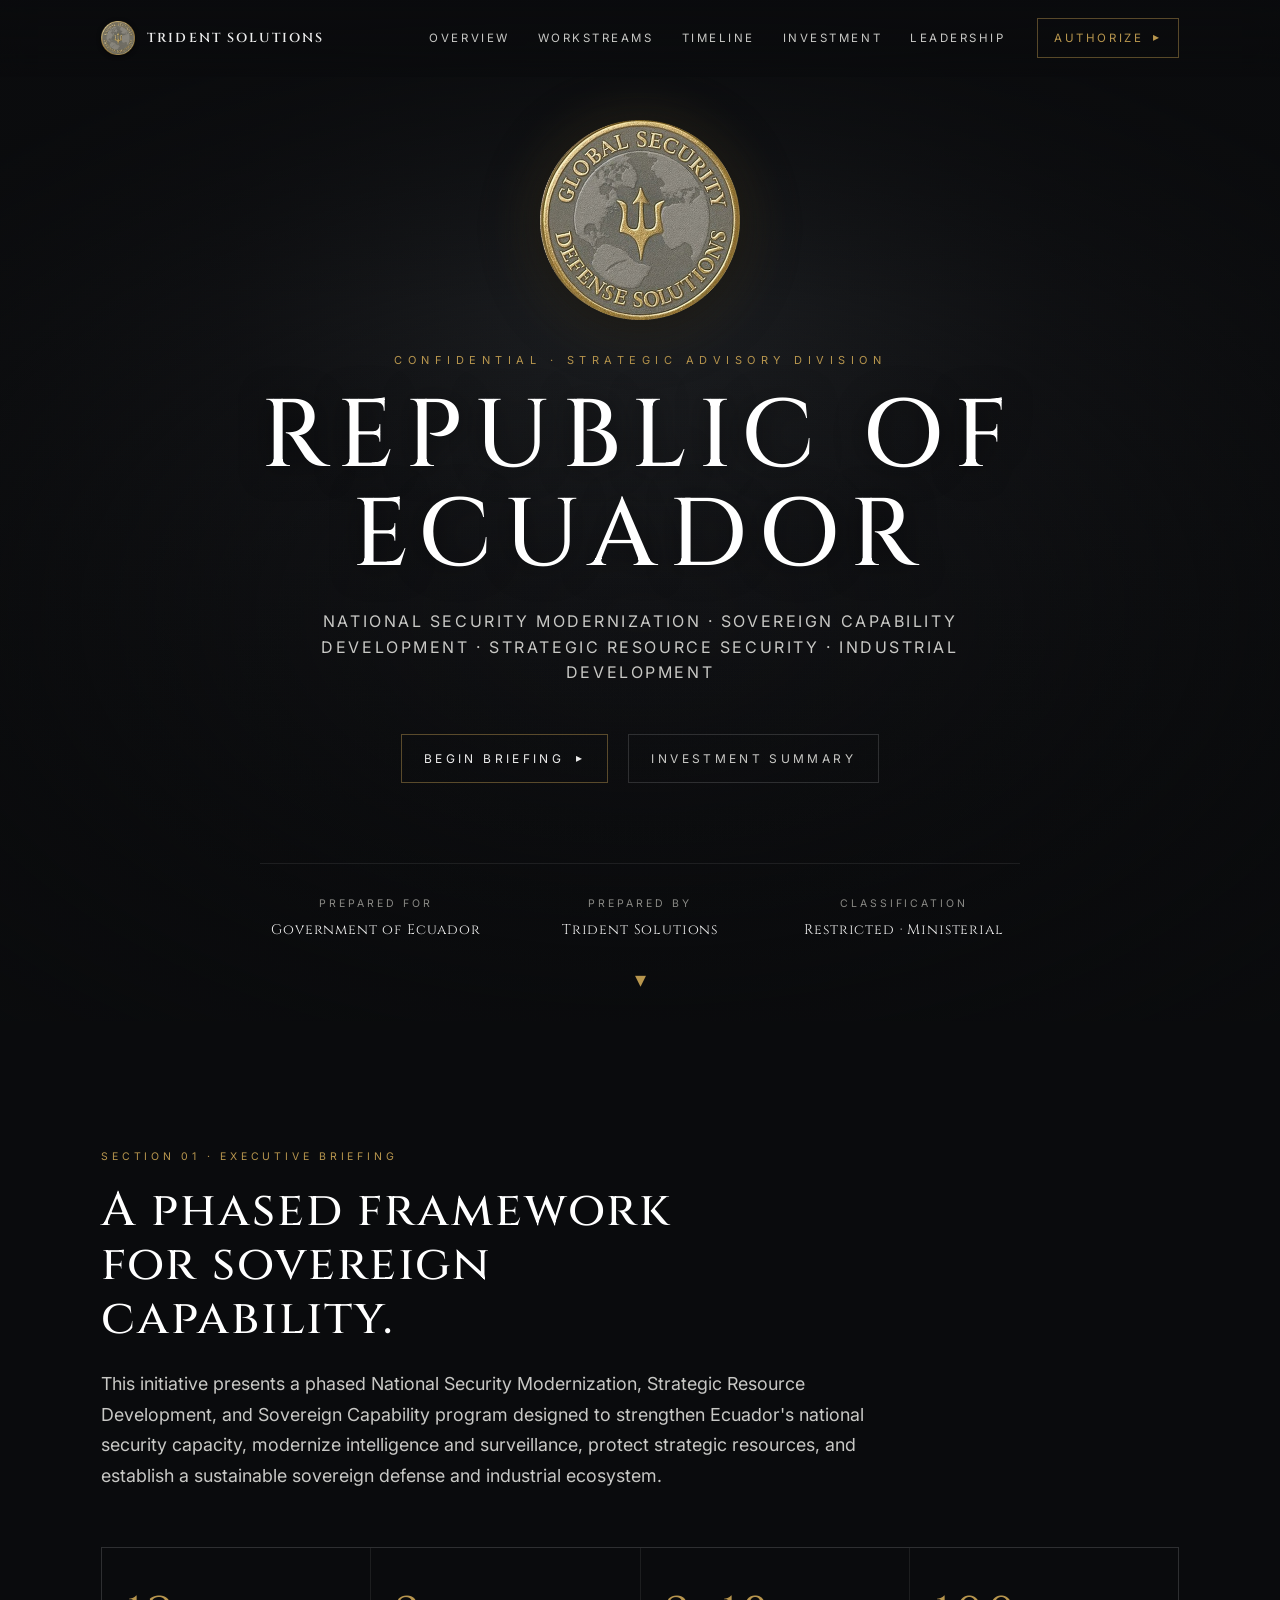
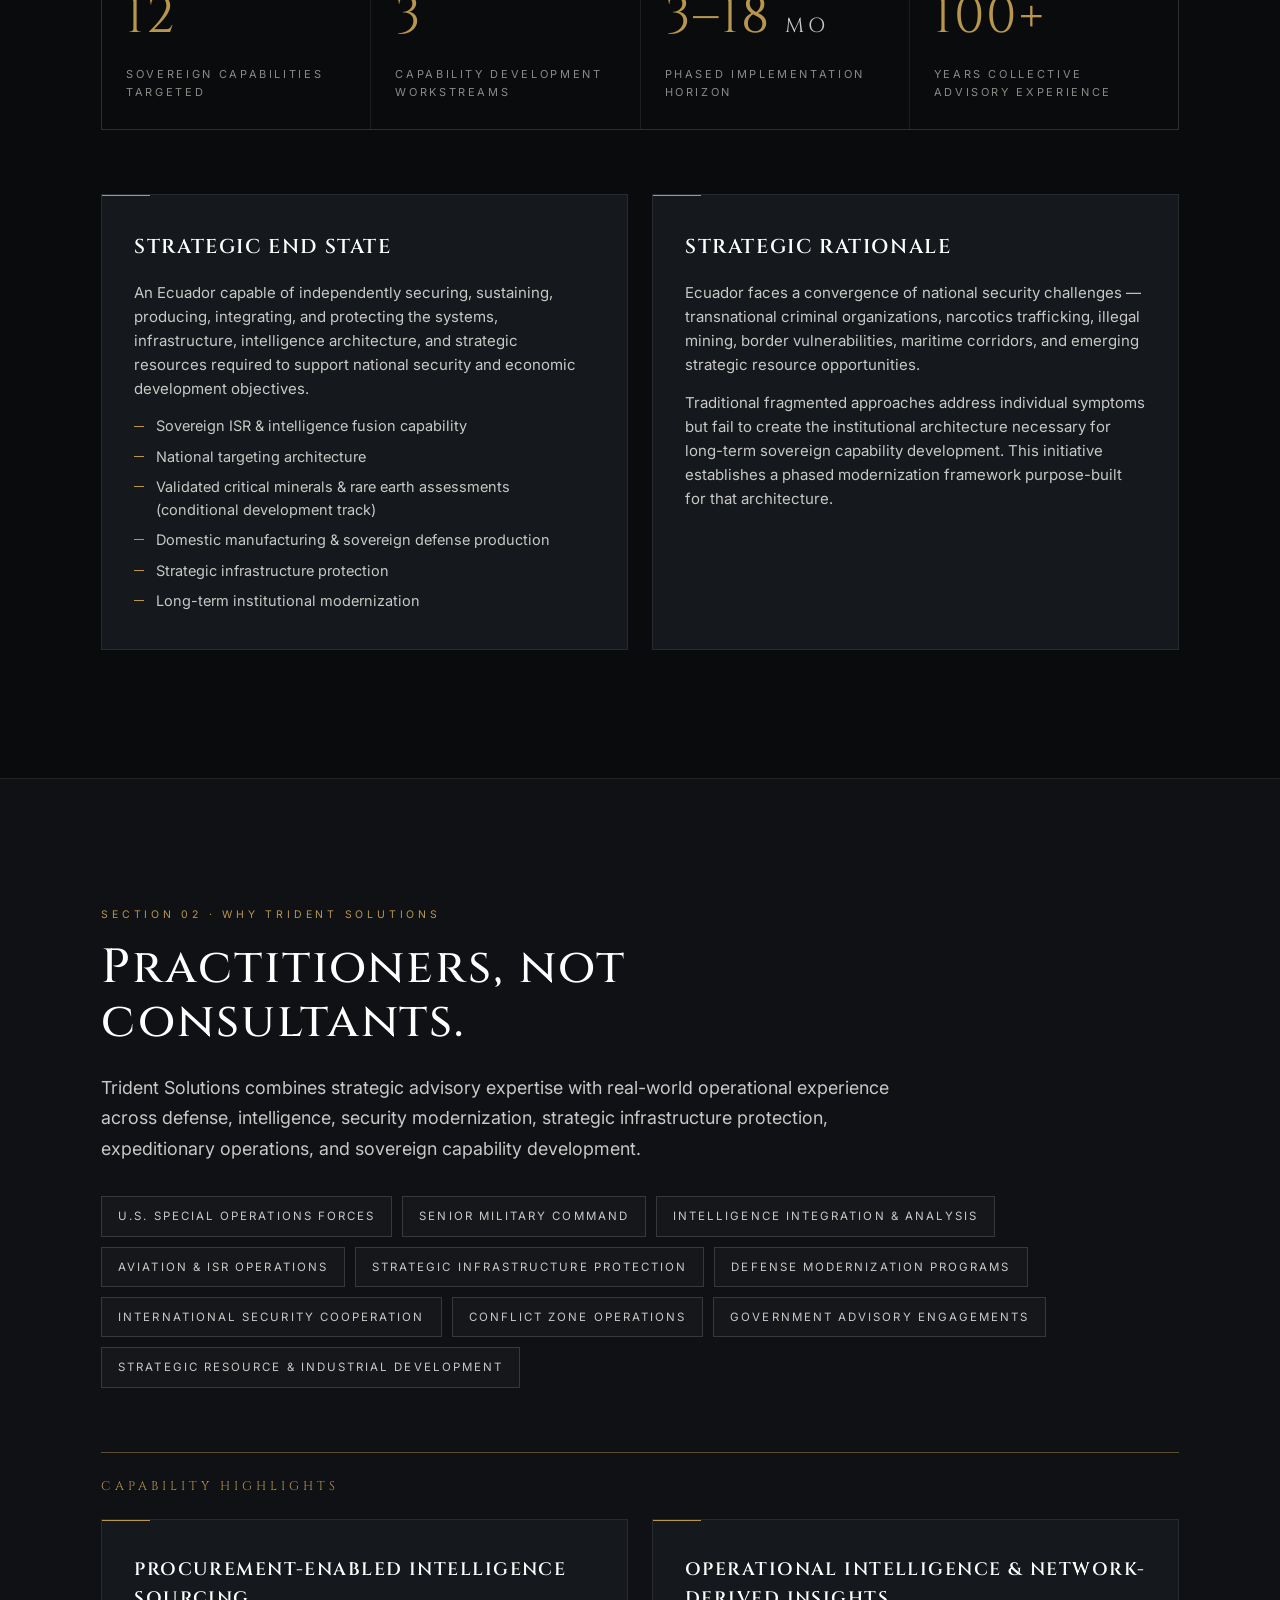
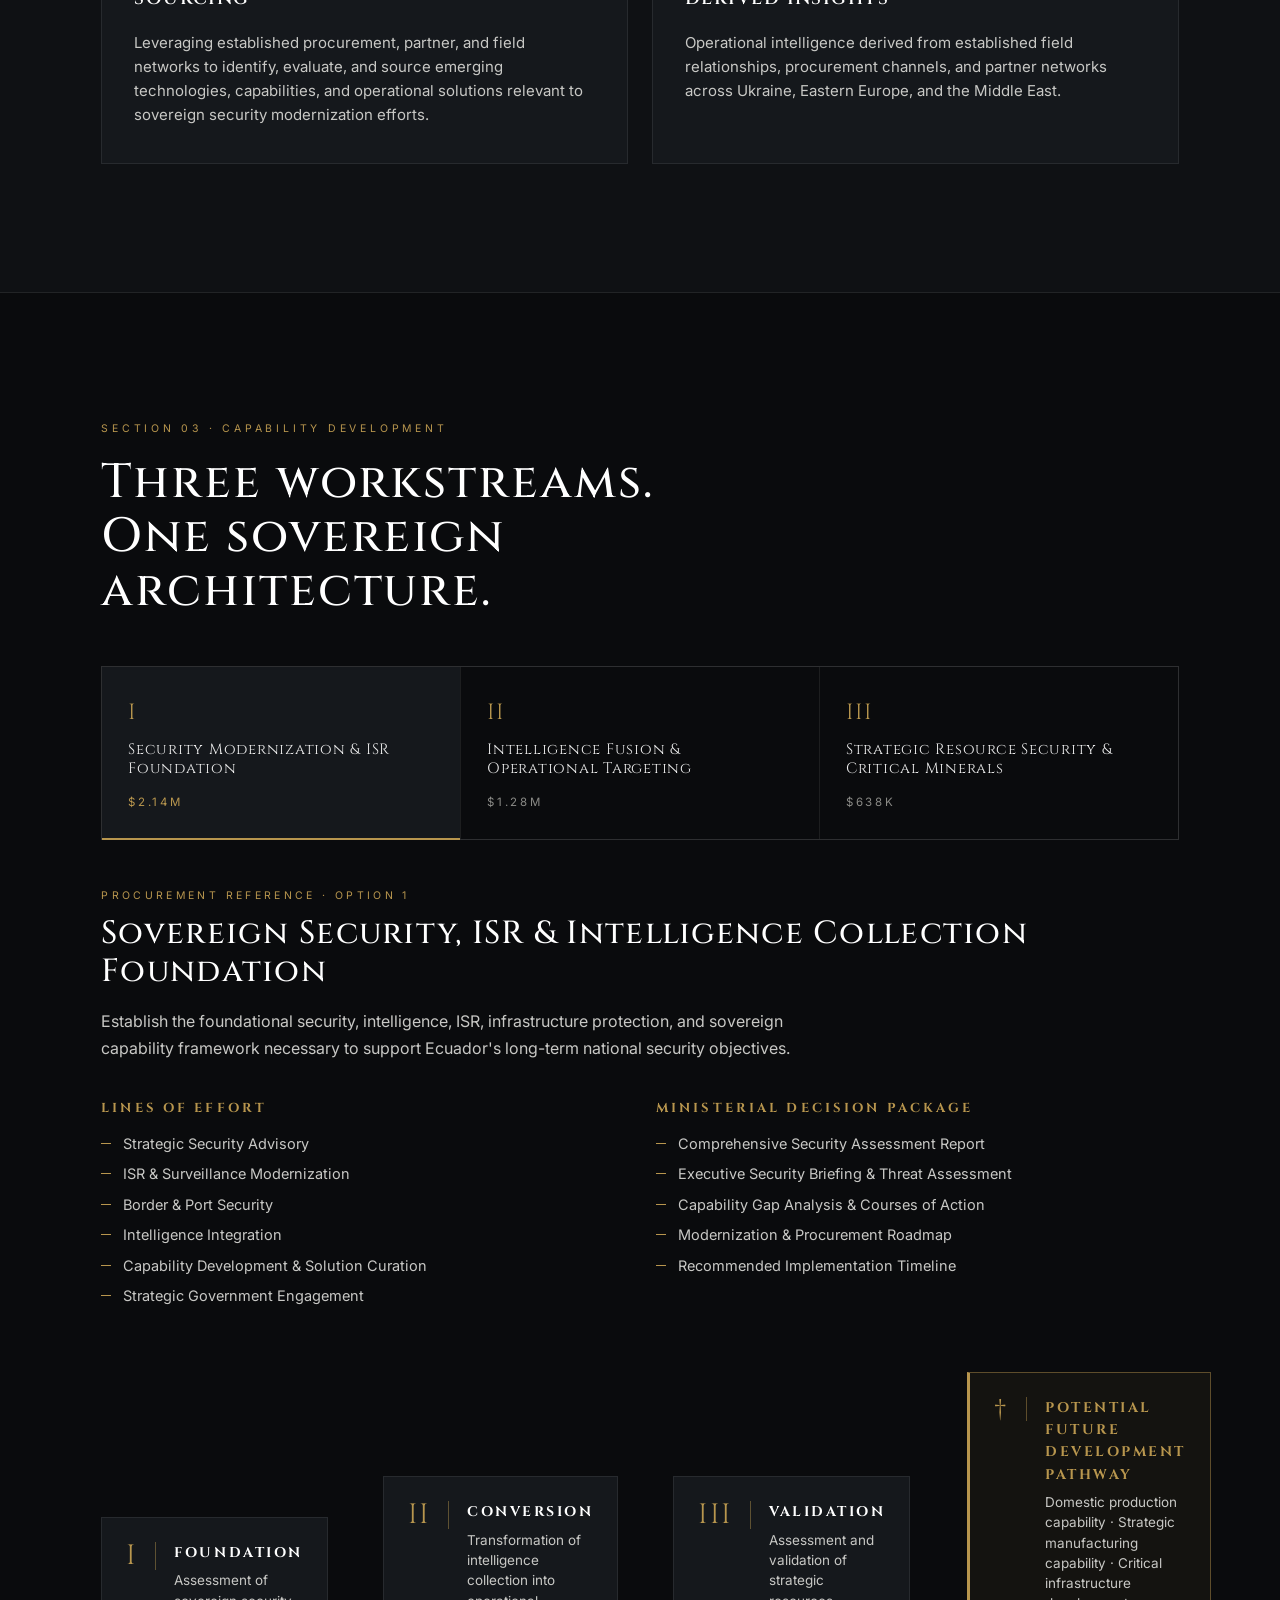
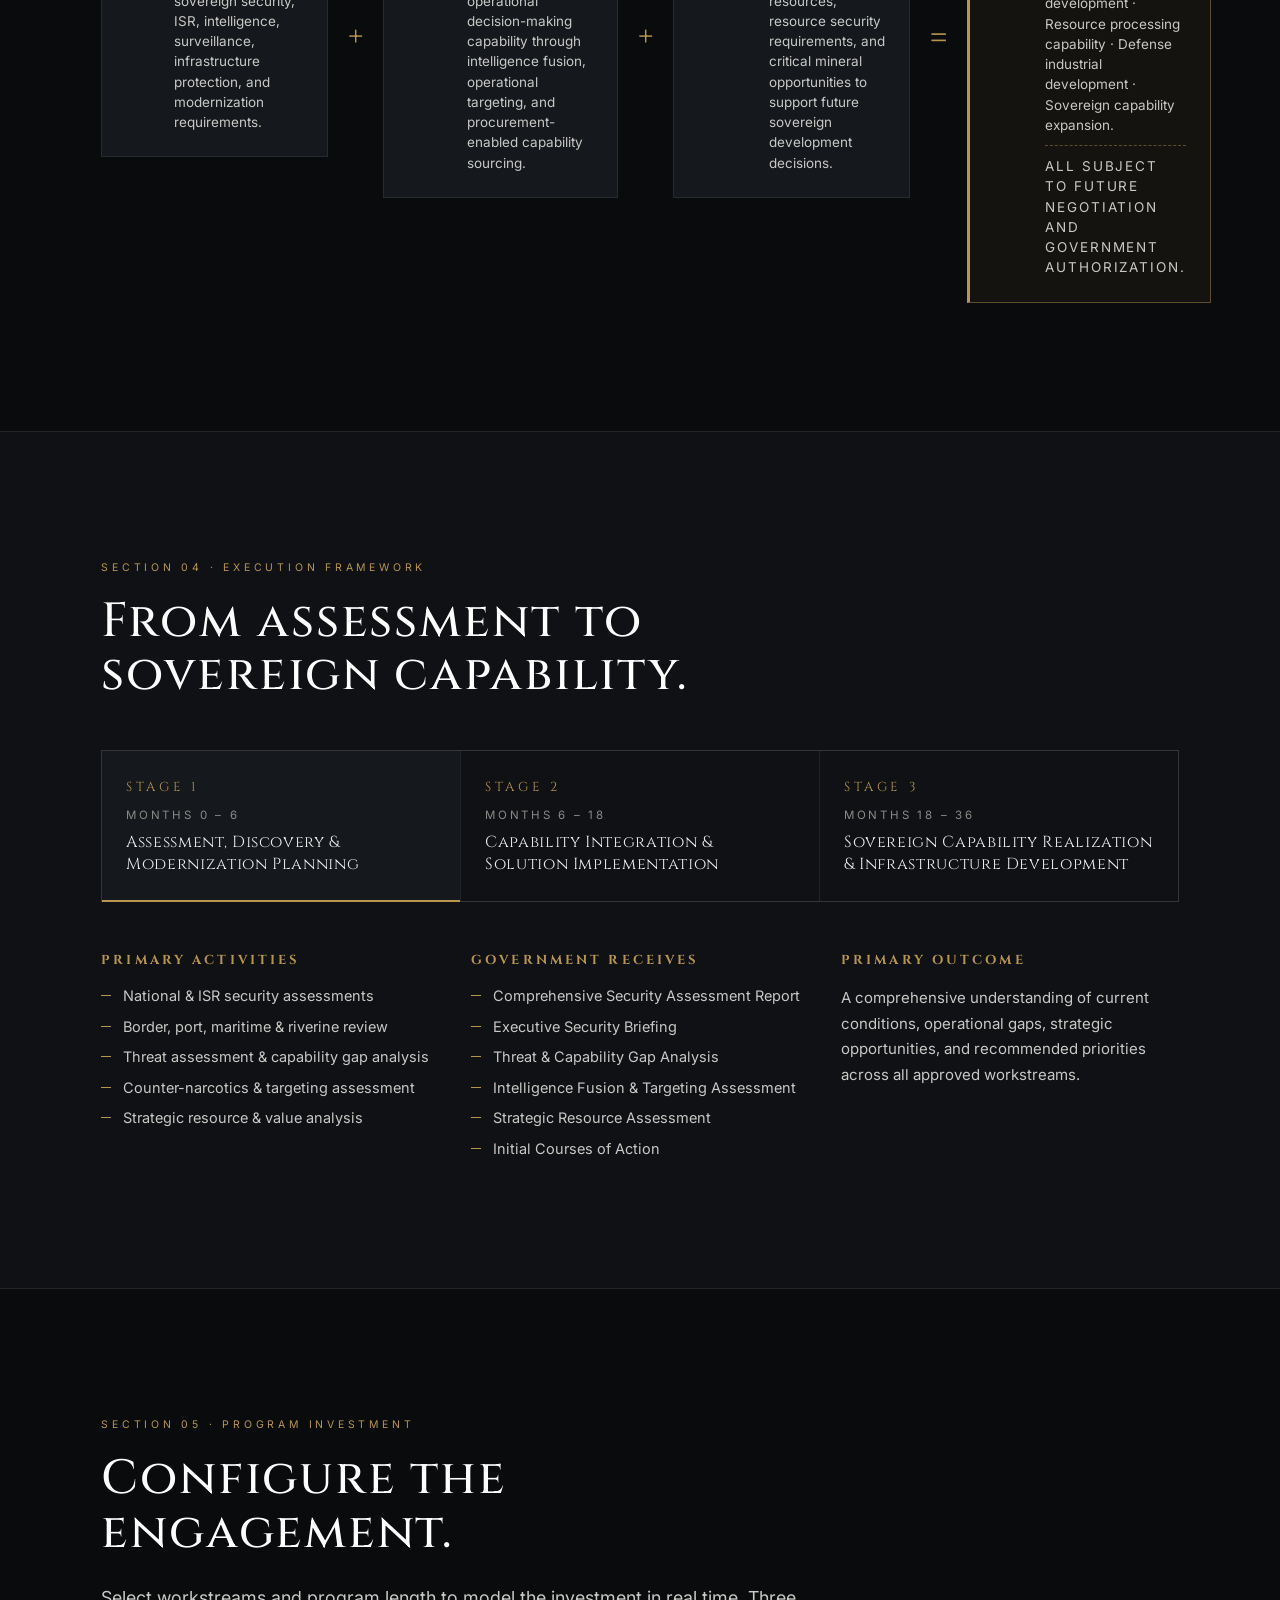
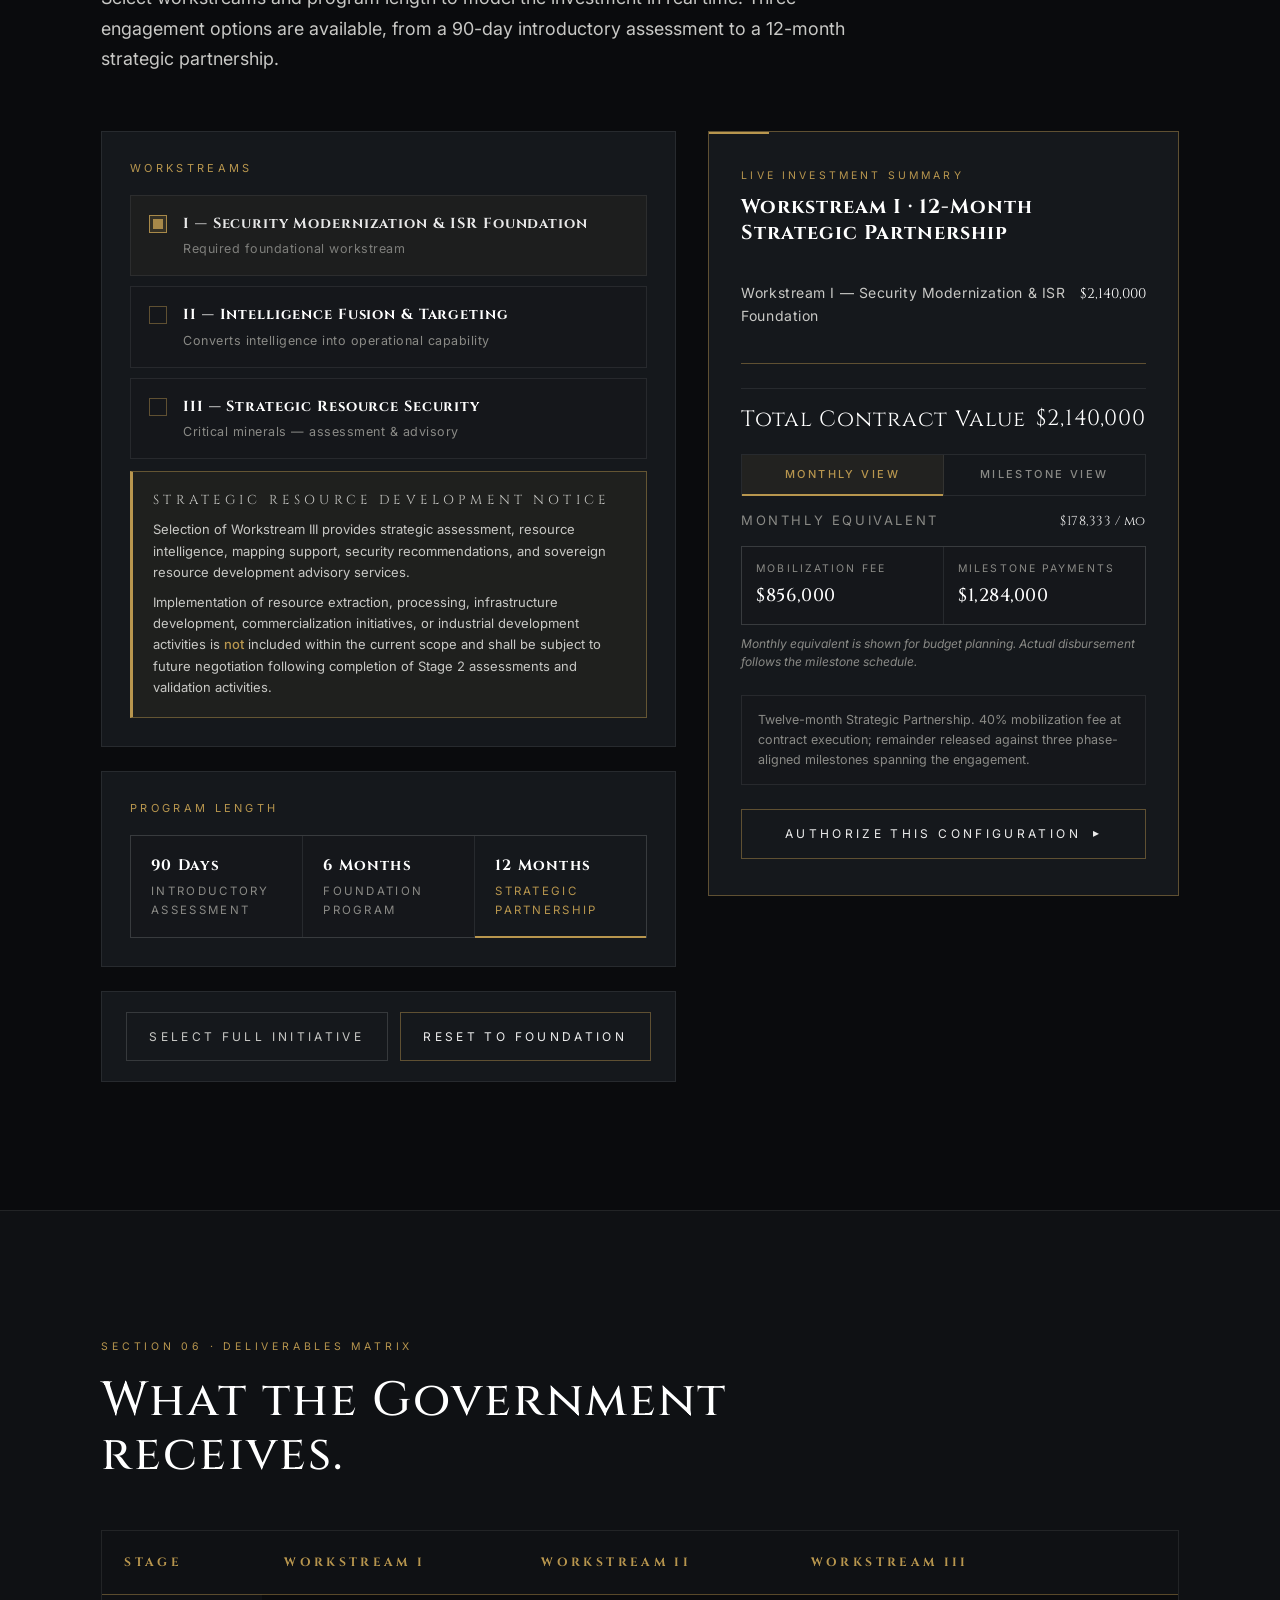
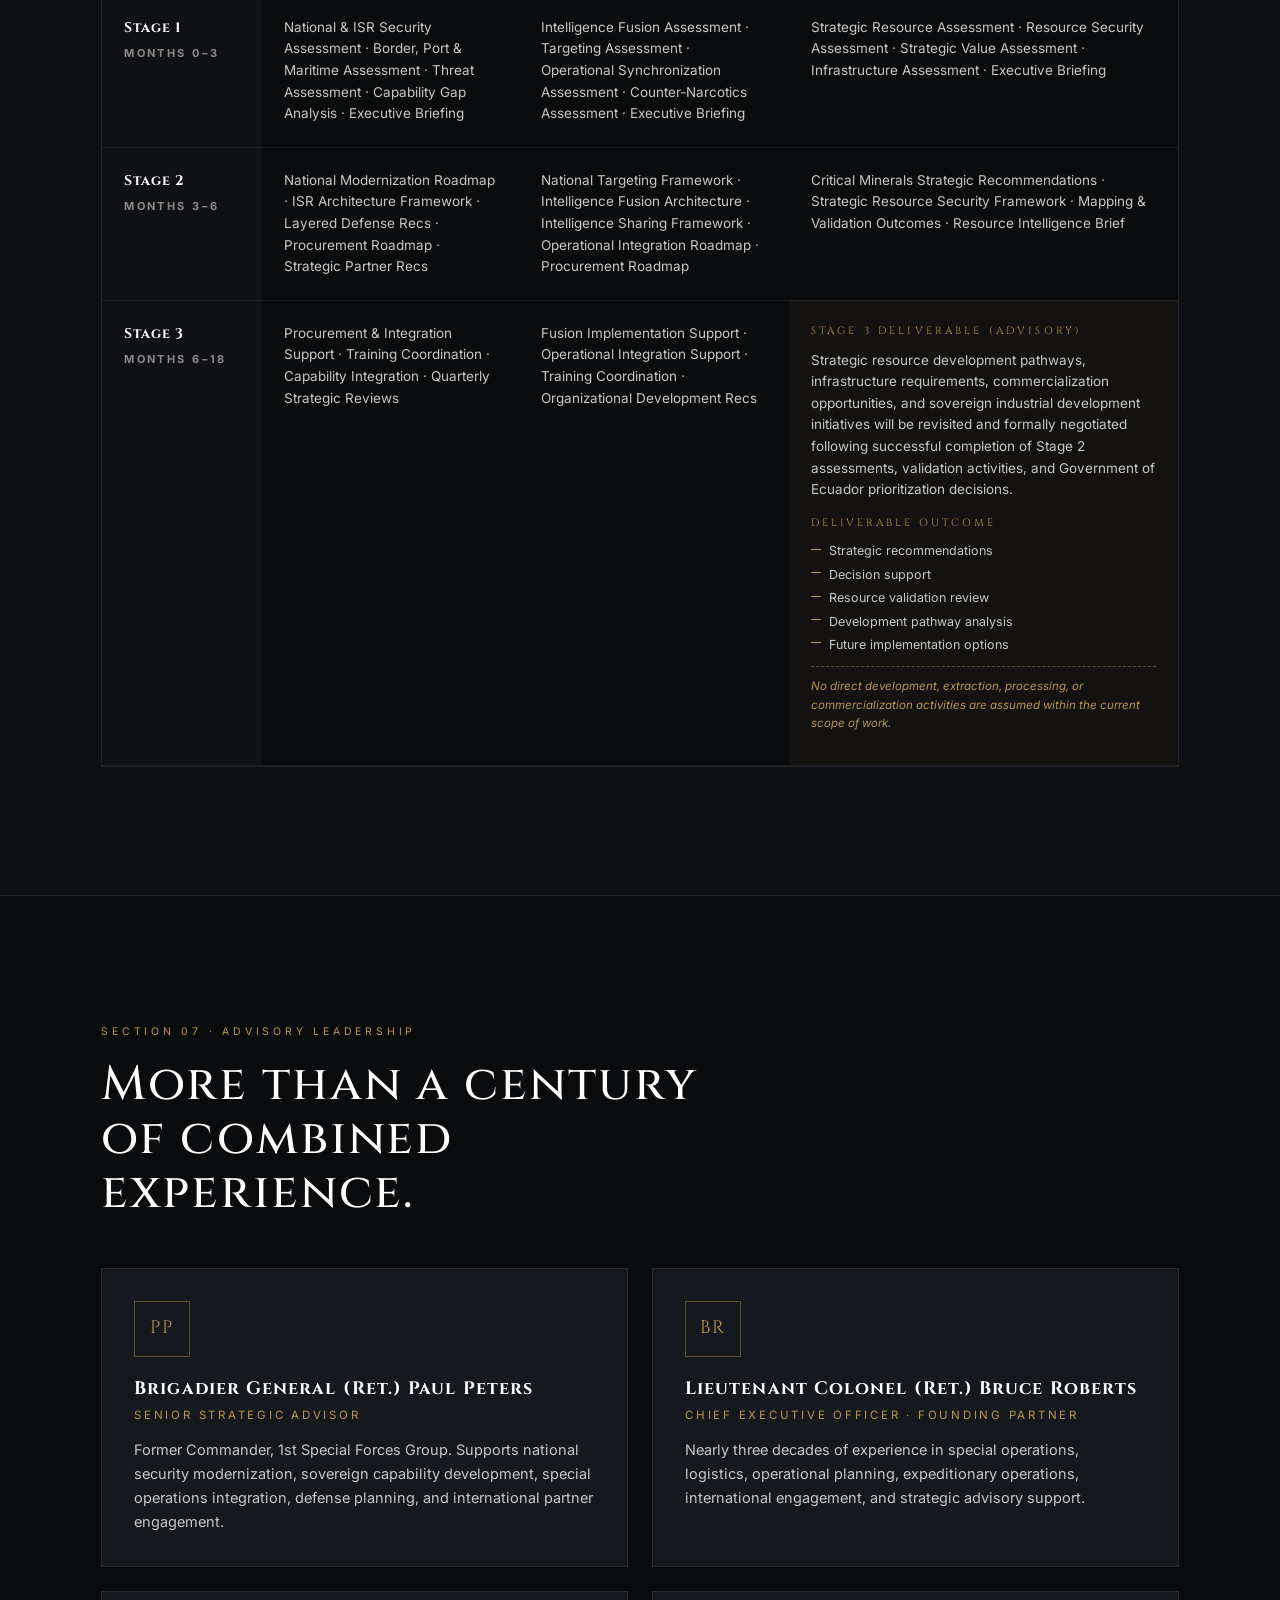
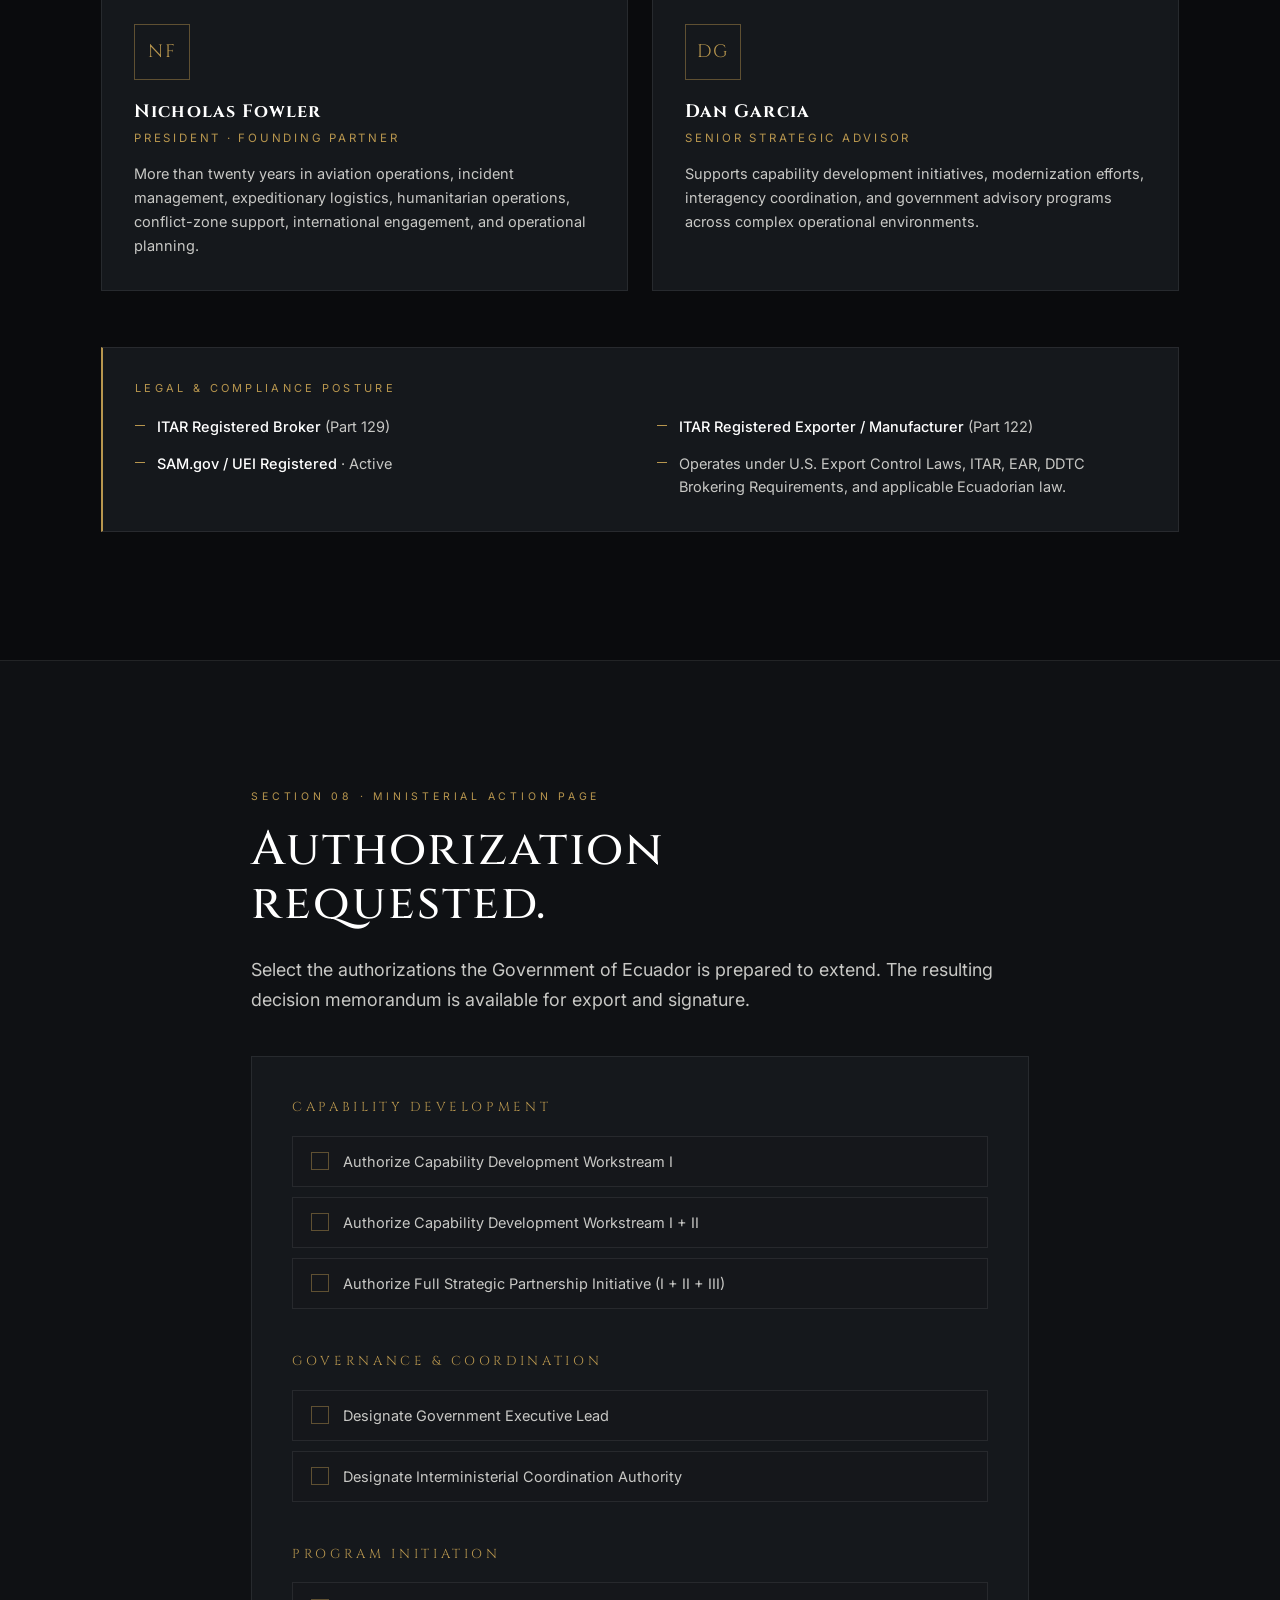
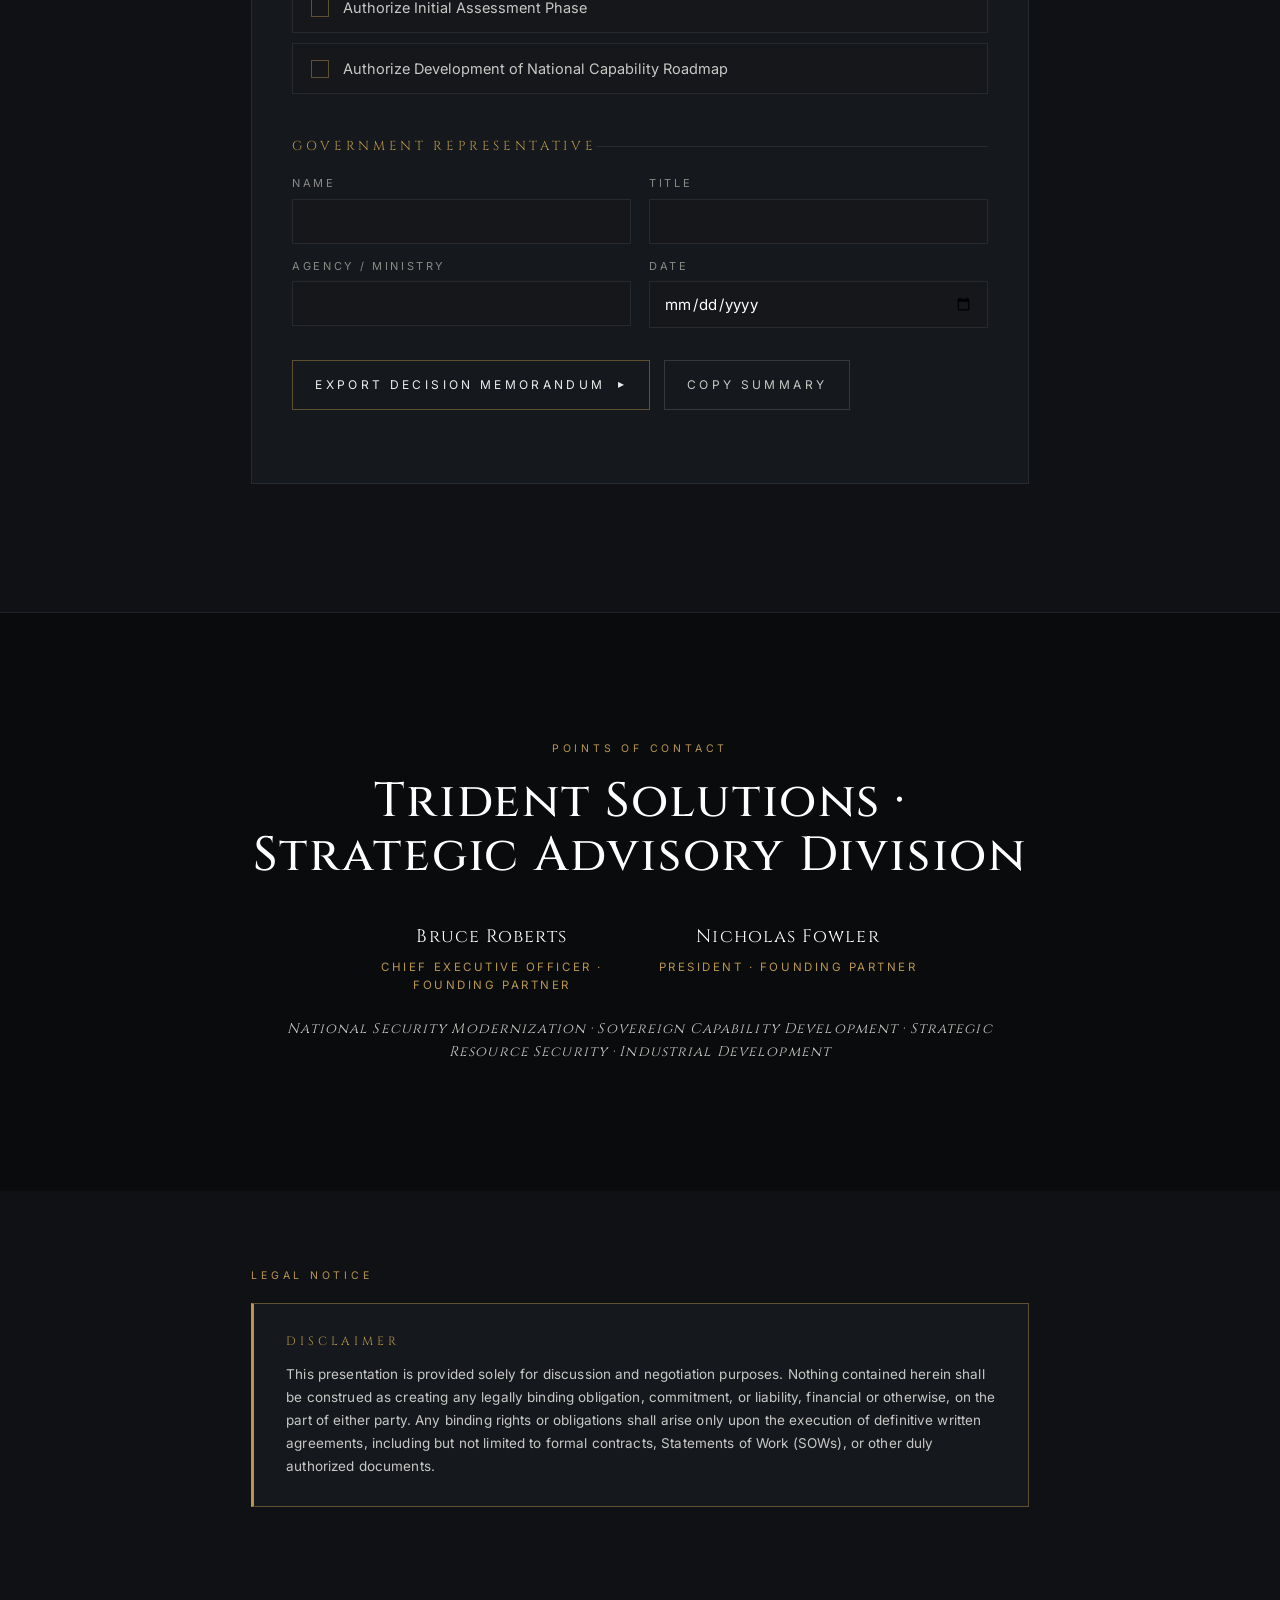
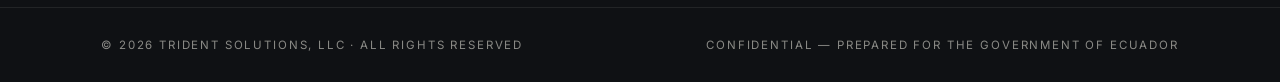
==== commit fa3fdafe: "Add files via upload" ====
--- a/index.html
+++ b/index.html
@@ -638,6 +638,17 @@
   </div>
 </section>
 
+<!-- ============== DISCLAIMER ============== -->
+<section class="section disclaimer-section" id="disclaimer">
+  <div class="container narrow">
+    <p class="section-eyebrow">Legal Notice</p>
+    <div class="disclaimer-box">
+      <p class="disclaimer-label">Disclaimer</p>
+      <p class="disclaimer-text">This presentation is provided solely for discussion and negotiation purposes. Nothing contained herein shall be construed as creating any legally binding obligation, commitment, or liability, financial or otherwise, on the part of either party. Any binding rights or obligations shall arise only upon the execution of definitive written agreements, including but not limited to formal contracts, Statements of Work (SOWs), or other duly authorized documents.</p>
+    </div>
+  </div>
+</section>
+
 <footer class="foot">
   <div class="container foot-inner">
     <span>© <span id="yr"></span> Trident Solutions, LLC · All Rights Reserved</span>
--- a/styles.css
+++ b/styles.css
@@ -787,6 +787,27 @@
 
 .auth-actions{display:flex;gap:14px;margin-top:32px;flex-wrap:wrap}
 .auth-note{margin-top:18px;font-size:12.5px;color:var(--gold);letter-spacing:.06em;min-height:1.2em}
+
+/* ============ DISCLAIMER ============ */
+.disclaimer-section{padding: clamp(40px, 6vw, 80px) 0 clamp(60px, 8vw, 100px);background:var(--bg-2)}
+.disclaimer-box{
+  margin-top:18px;
+  background:var(--panel);border:1px solid var(--gold-line);
+  padding:28px 32px;
+  border-left:3px solid var(--gold);
+}
+.disclaimer-label{
+  font-family:var(--serif);font-size:12px;letter-spacing:.32em;text-transform:uppercase;
+  color:var(--gold);margin:0 0 12px;
+}
+.disclaimer-text{
+  color:var(--ink-2);font-size:13.5px;line-height:1.7;
+  letter-spacing:.01em;margin:0;
+}
+@media (max-width:600px){
+  .disclaimer-box{padding:22px 20px}
+  .disclaimer-text{font-size:13px}
+}
 
 /* ============ CONTACT / FOOT ============ */
 .contact .container{padding-top:0}
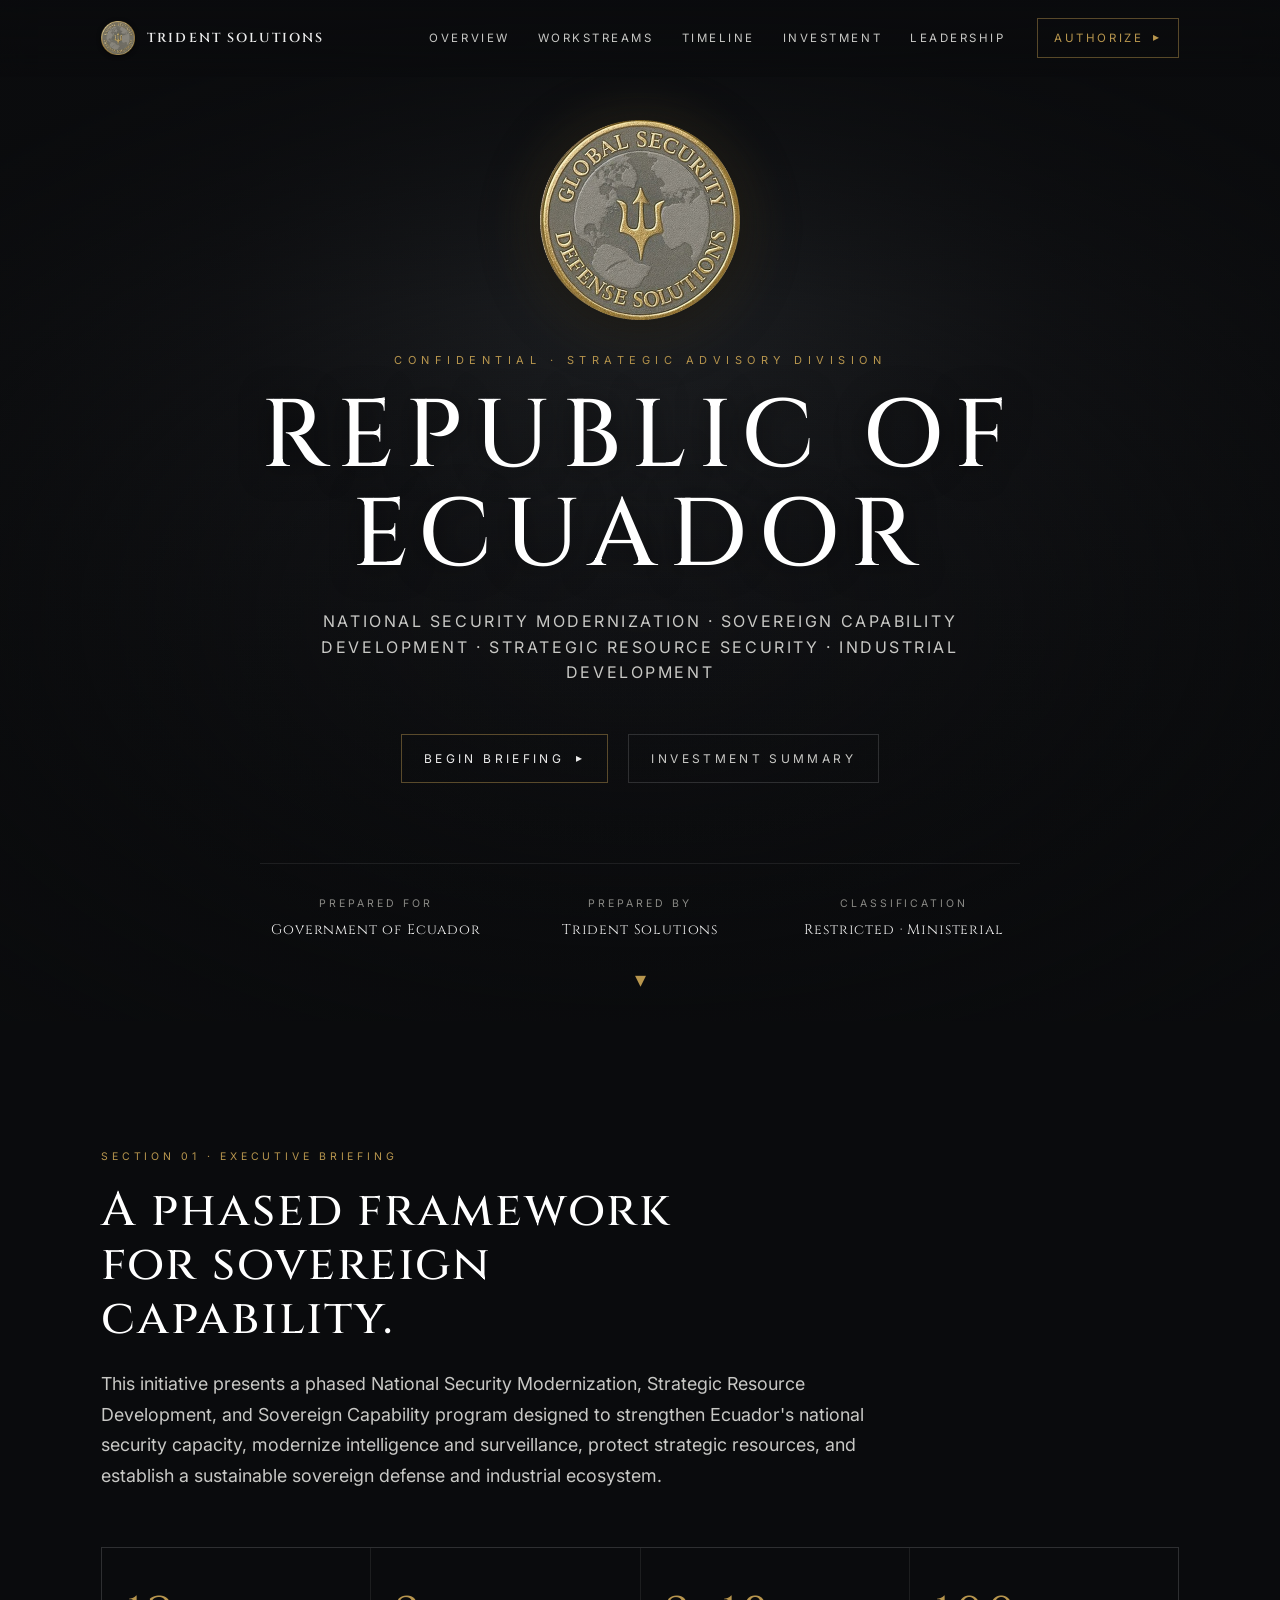
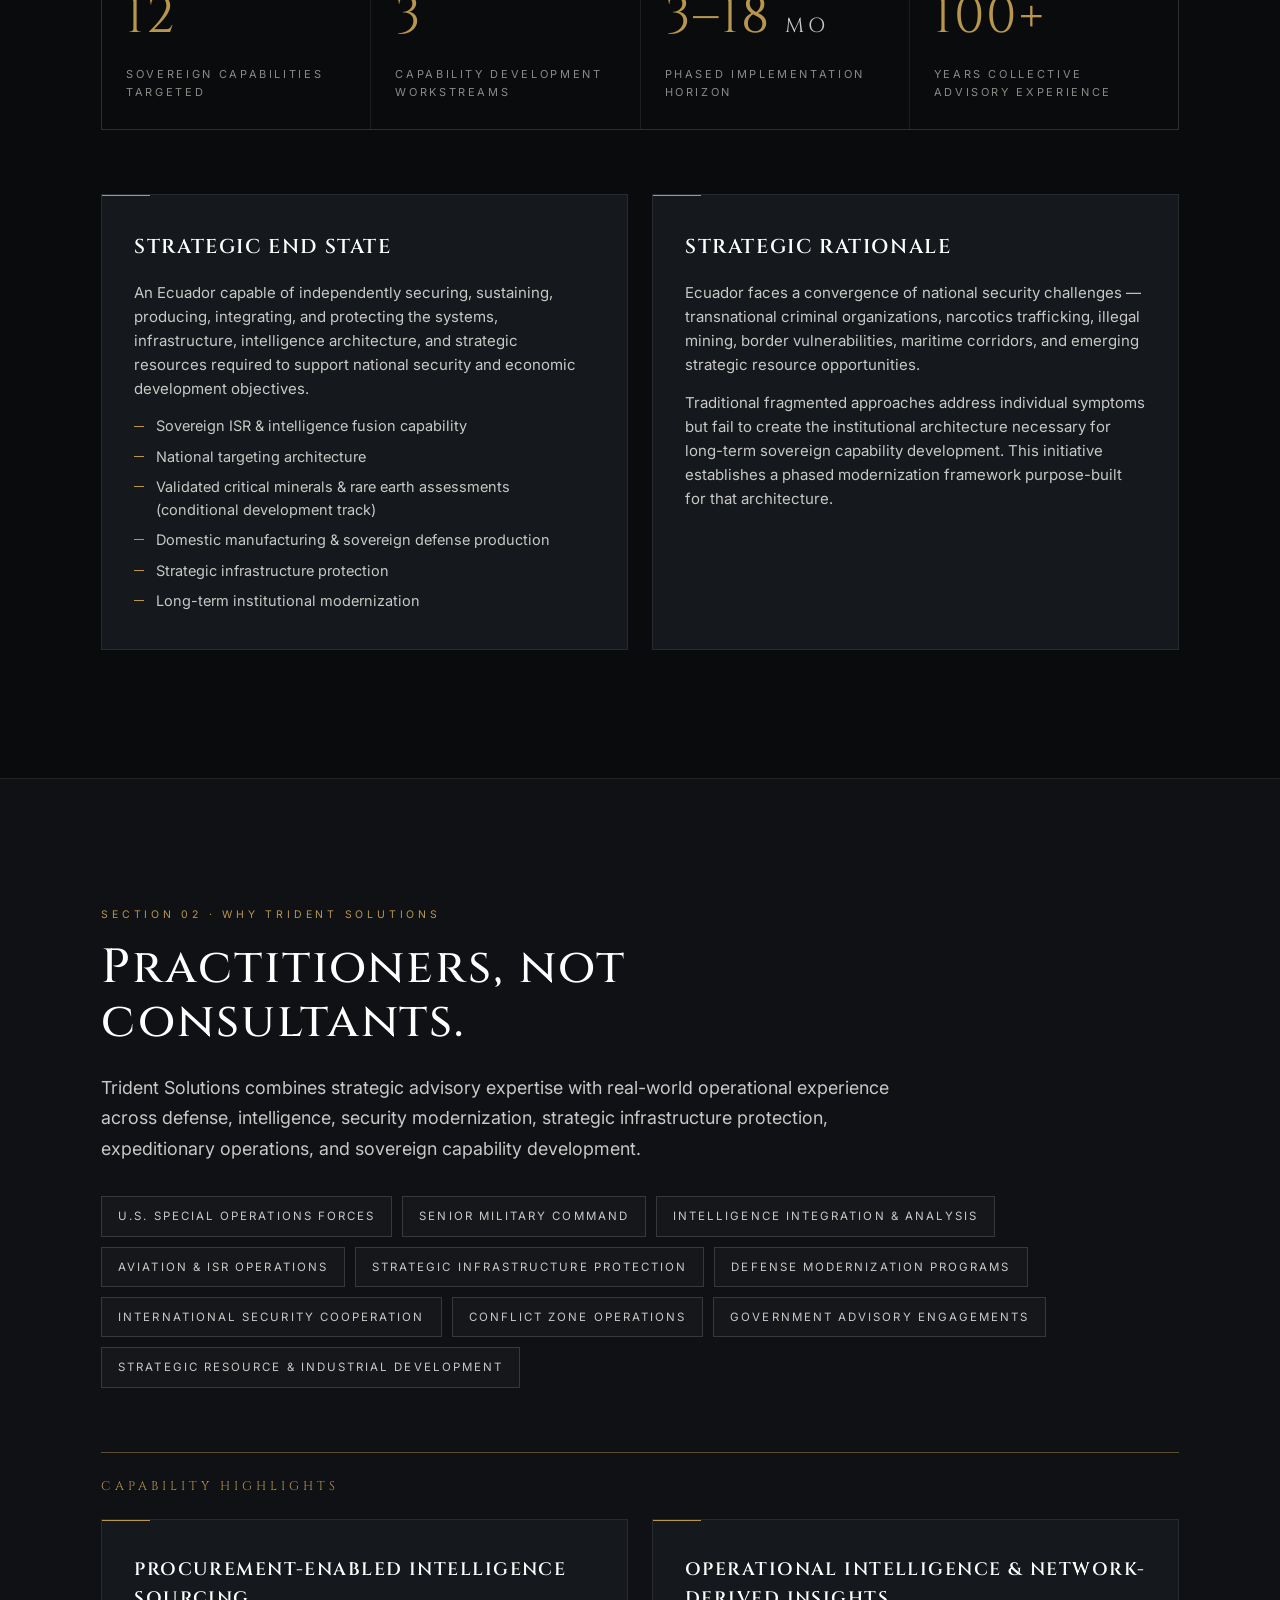
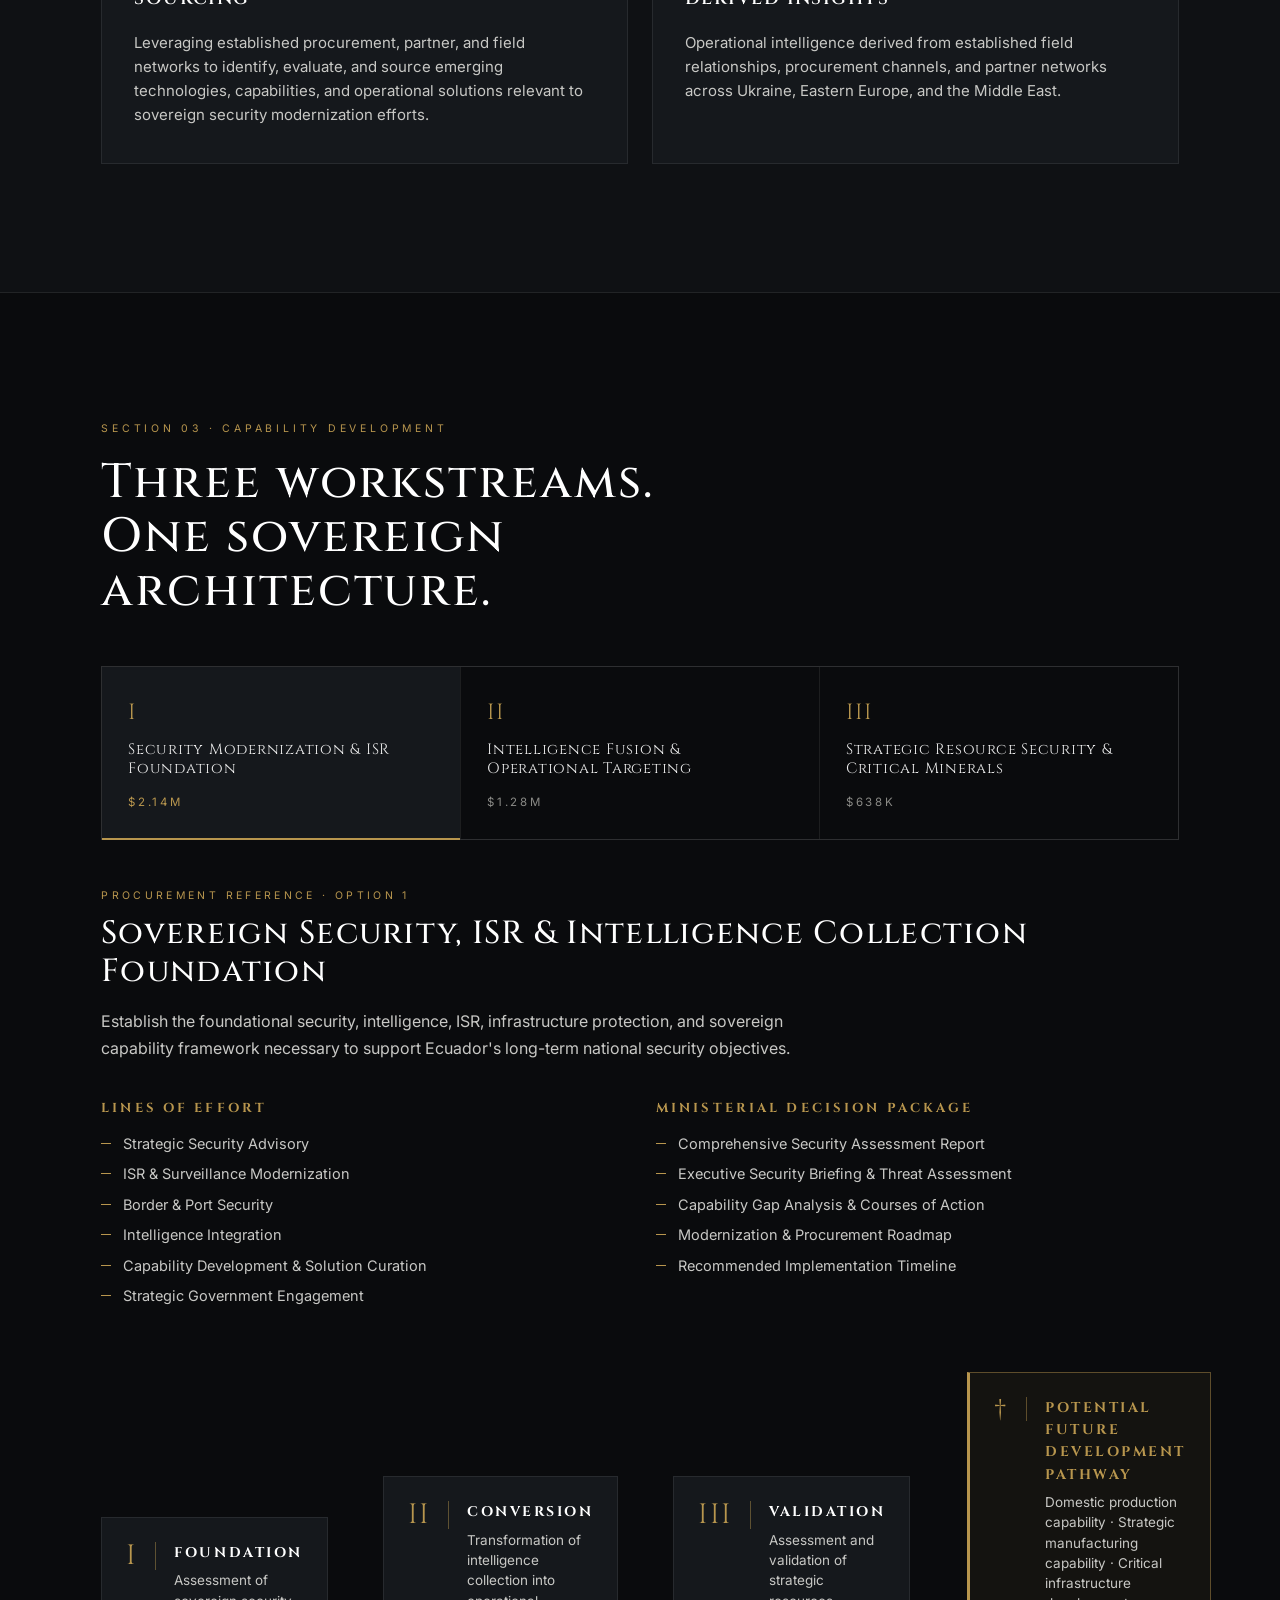
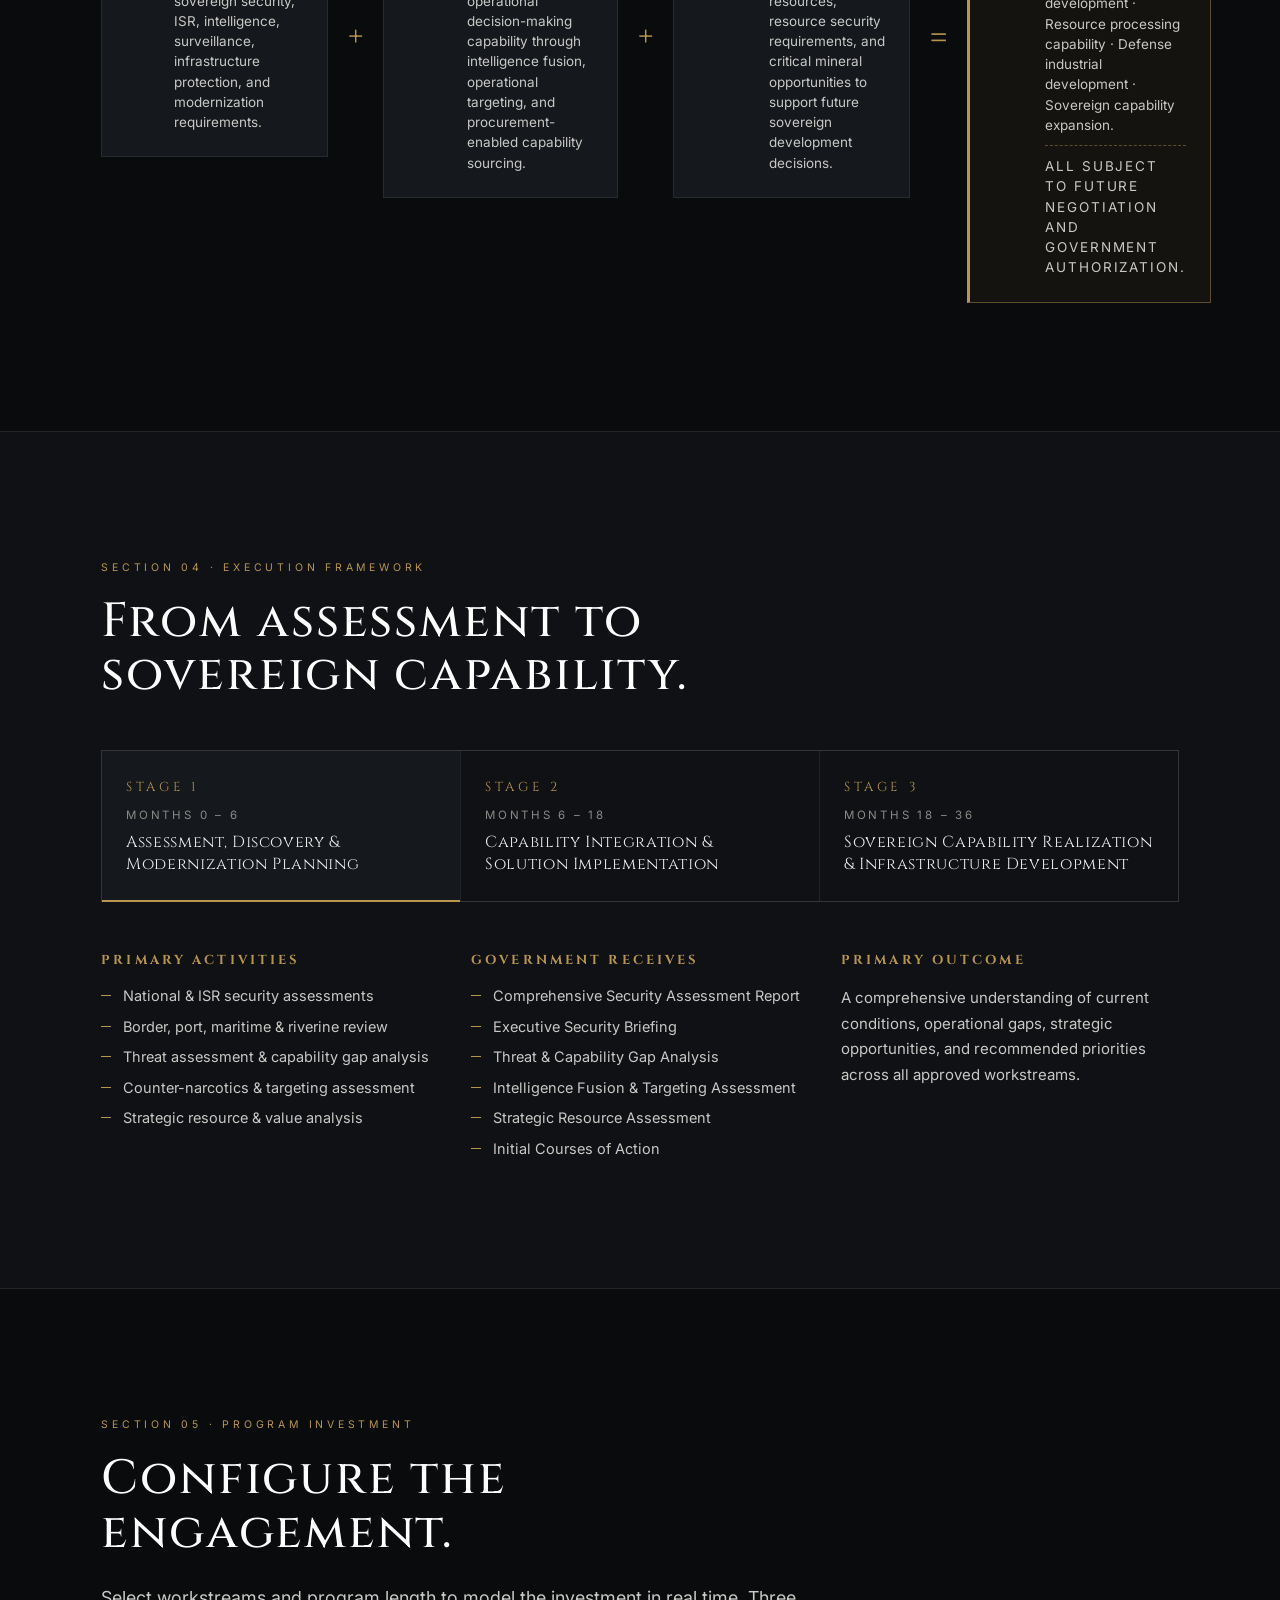
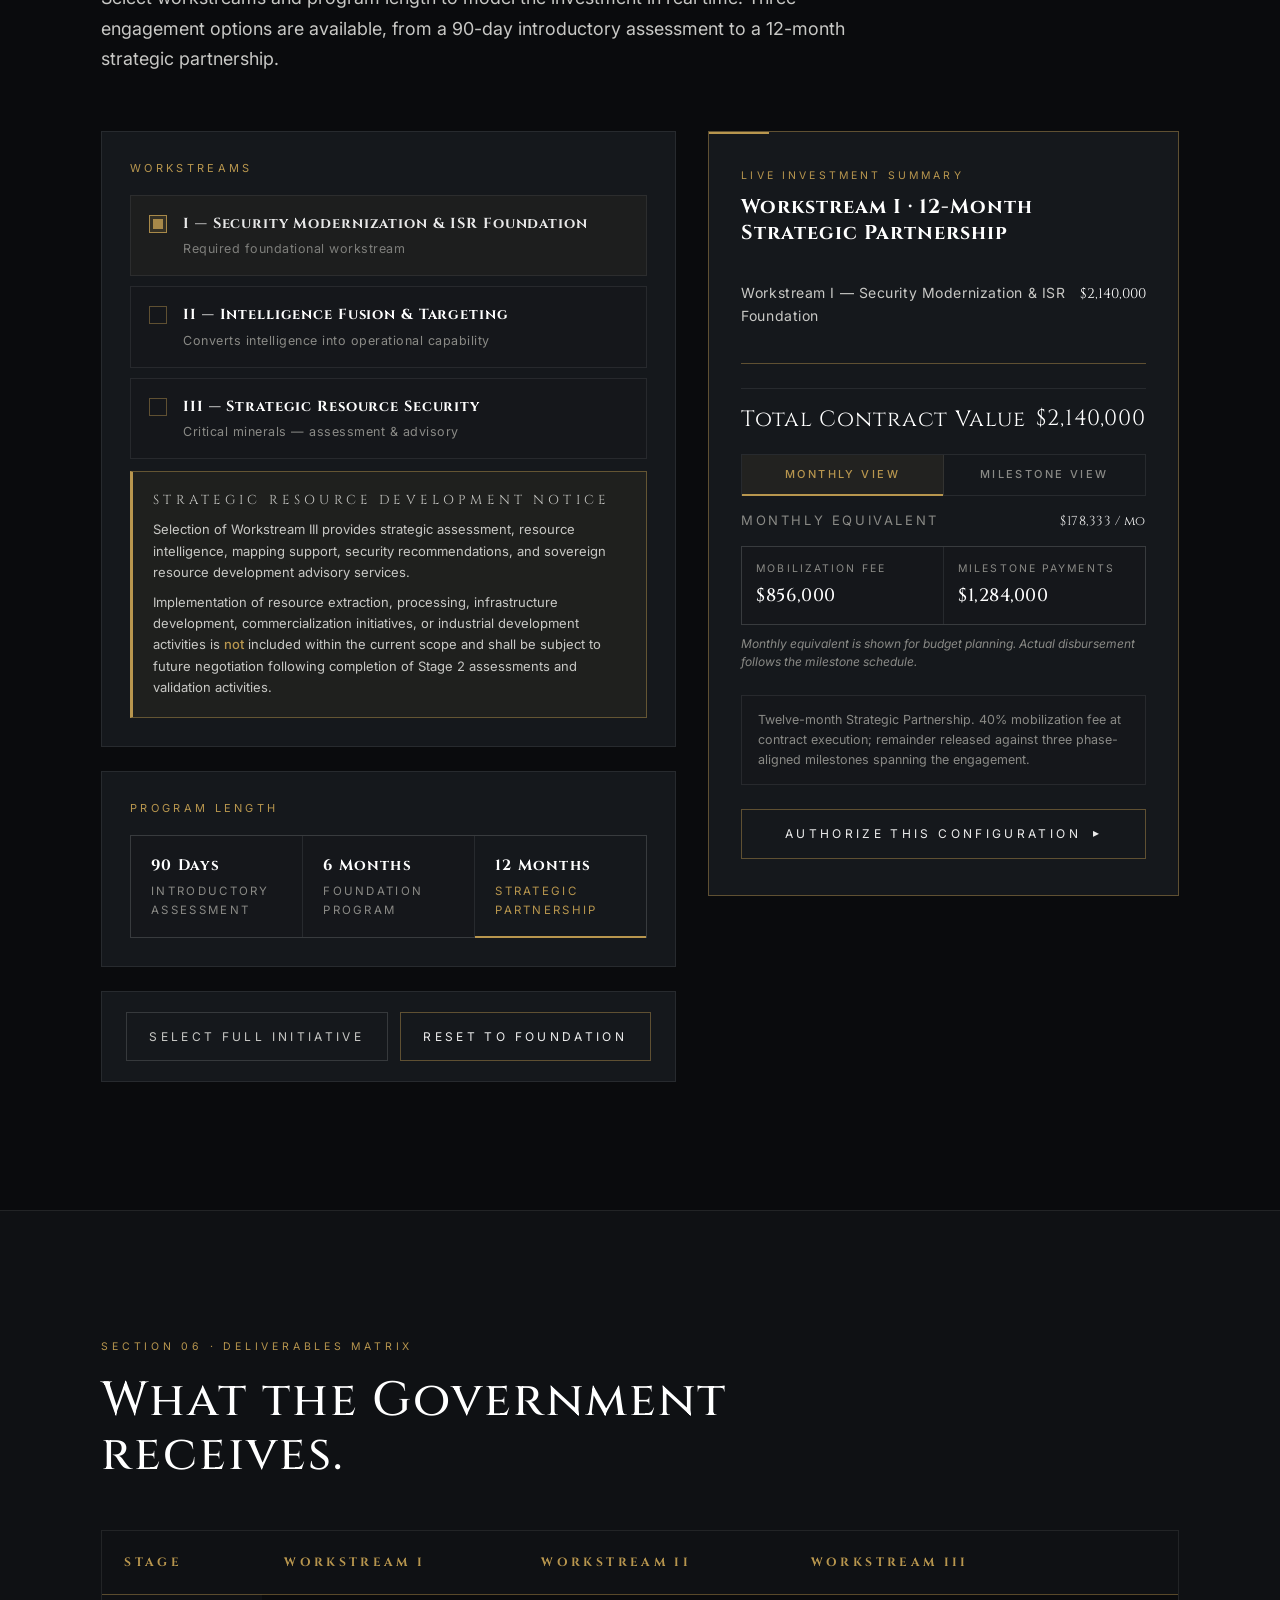
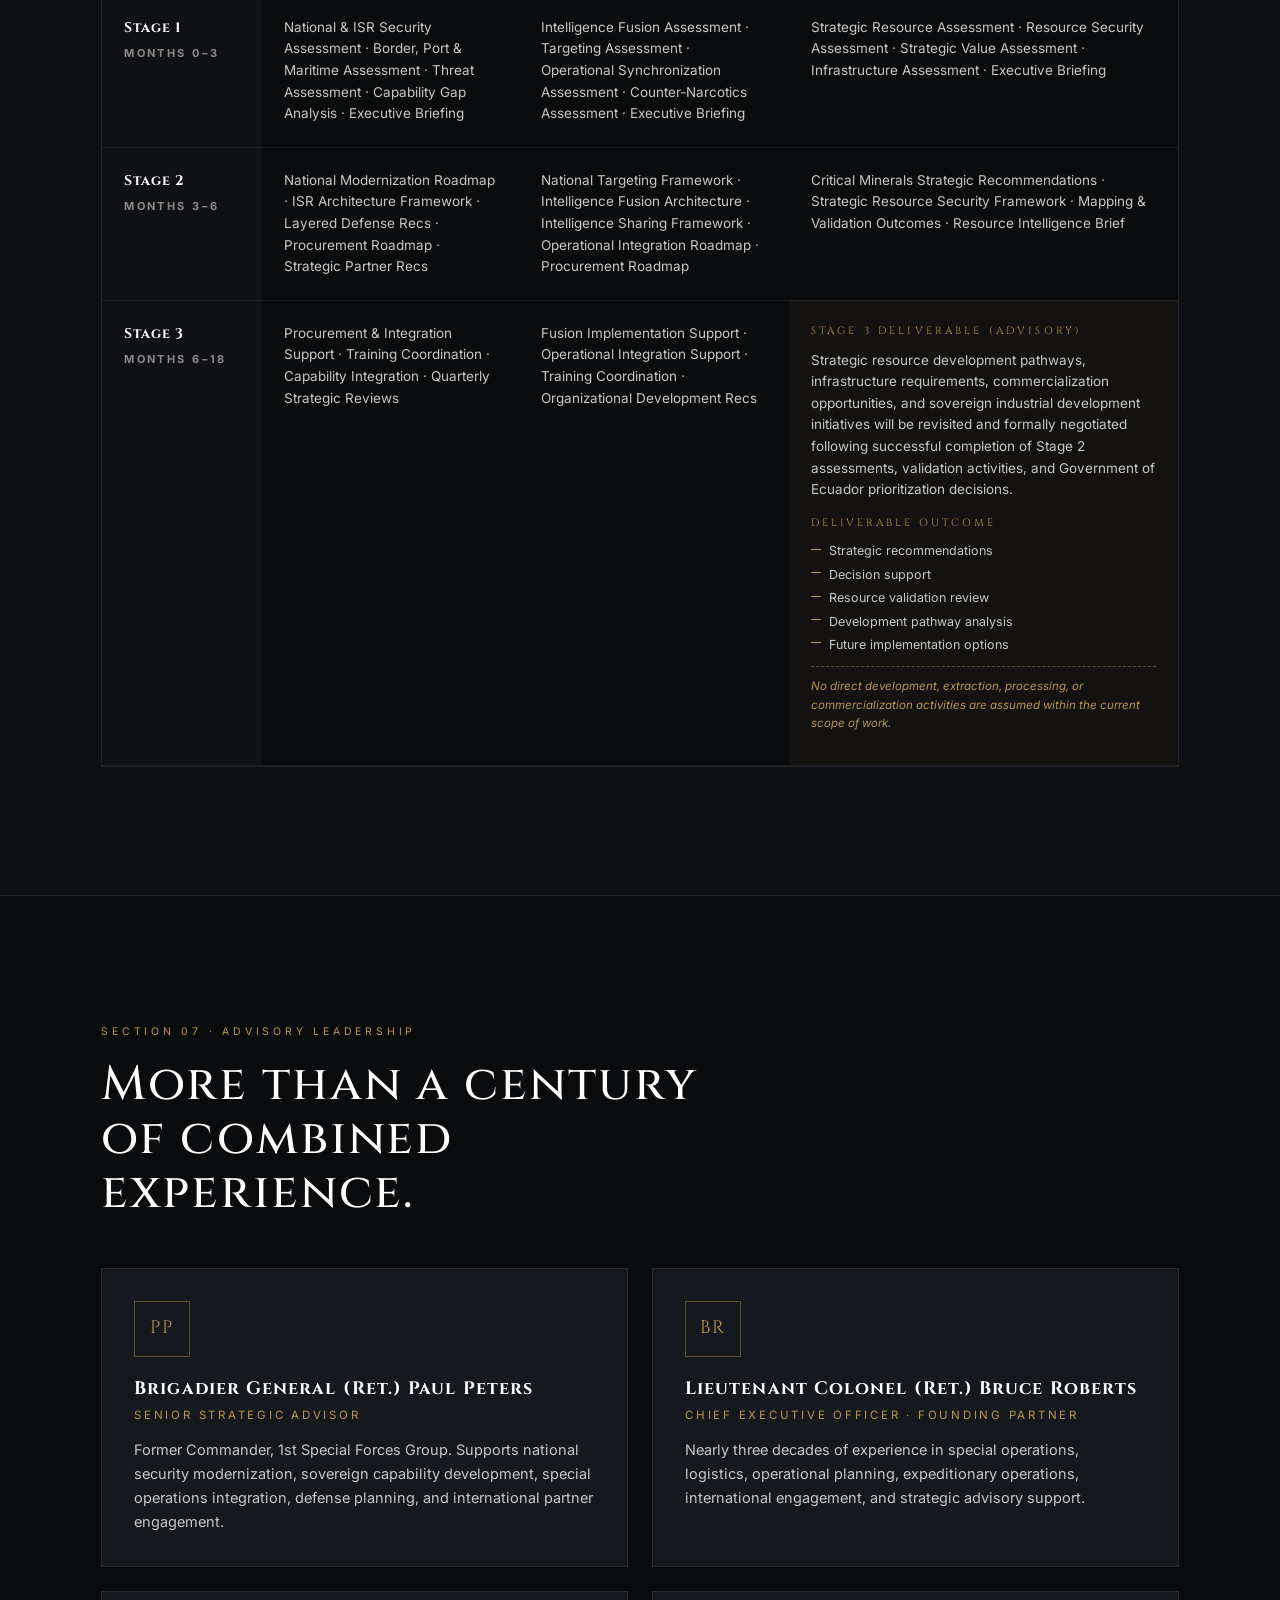
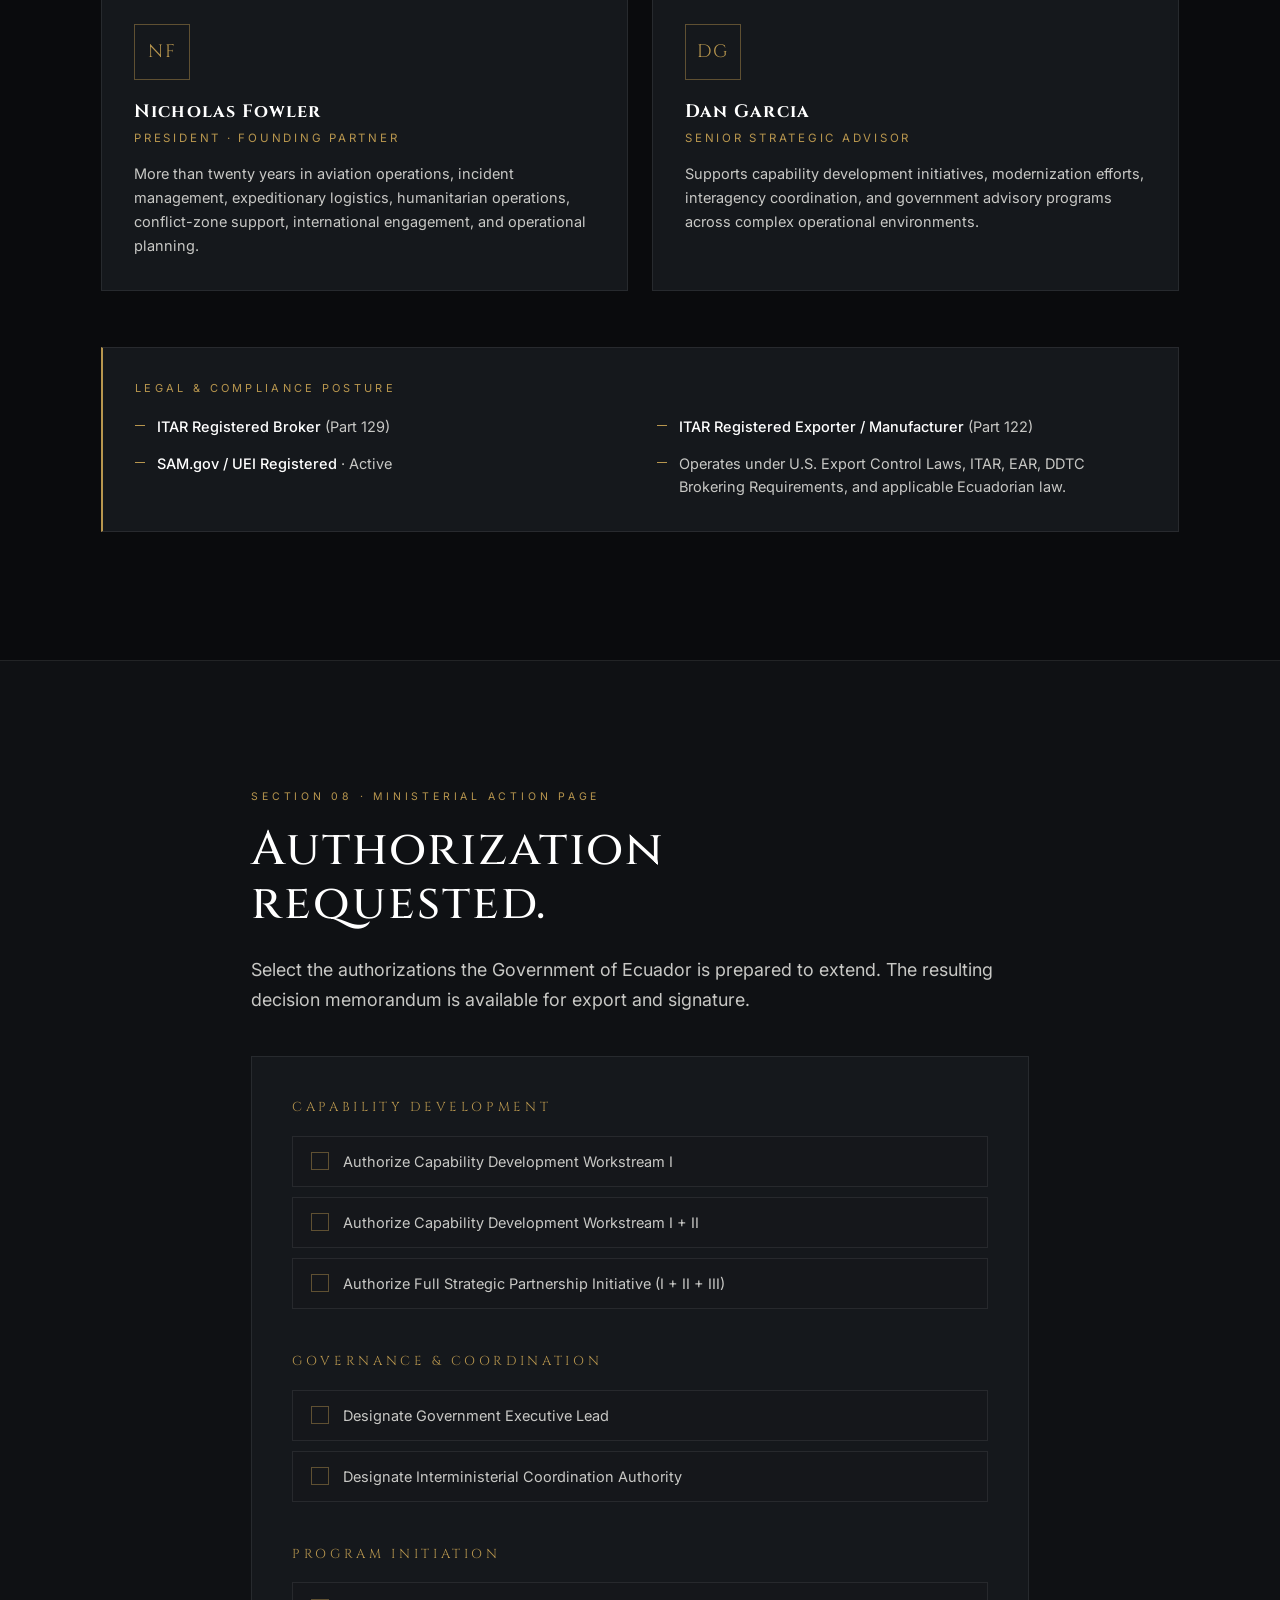
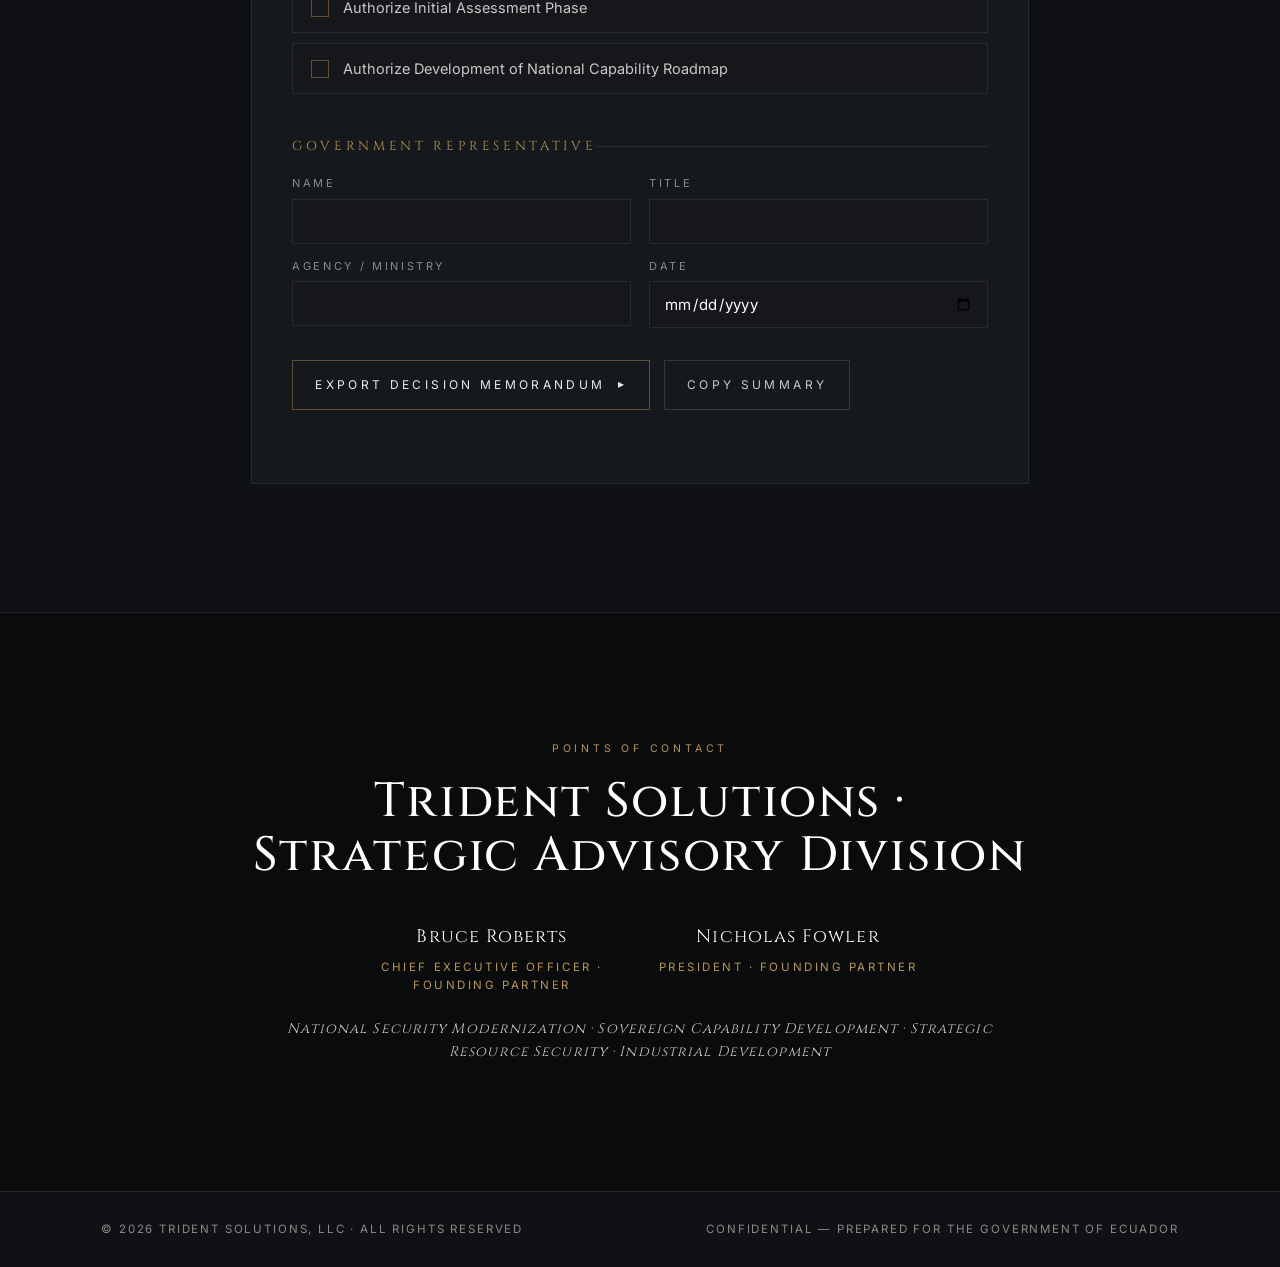
==== commit cde250af: "Add files via upload" ====
--- a/index.html
+++ b/index.html
@@ -638,17 +638,6 @@
   </div>
 </section>
 
-<!-- ============== DISCLAIMER ============== -->
-<section class="section disclaimer-section" id="disclaimer">
-  <div class="container narrow">
-    <p class="section-eyebrow">Legal Notice</p>
-    <div class="disclaimer-box">
-      <p class="disclaimer-label">Disclaimer</p>
-      <p class="disclaimer-text">This presentation is provided solely for discussion and negotiation purposes. Nothing contained herein shall be construed as creating any legally binding obligation, commitment, or liability, financial or otherwise, on the part of either party. Any binding rights or obligations shall arise only upon the execution of definitive written agreements, including but not limited to formal contracts, Statements of Work (SOWs), or other duly authorized documents.</p>
-    </div>
-  </div>
-</section>
-
 <footer class="foot">
   <div class="container foot-inner">
     <span>© <span id="yr"></span> Trident Solutions, LLC · All Rights Reserved</span>
--- a/styles.css
+++ b/styles.css
@@ -787,27 +787,6 @@
 
 .auth-actions{display:flex;gap:14px;margin-top:32px;flex-wrap:wrap}
 .auth-note{margin-top:18px;font-size:12.5px;color:var(--gold);letter-spacing:.06em;min-height:1.2em}
-
-/* ============ DISCLAIMER ============ */
-.disclaimer-section{padding: clamp(40px, 6vw, 80px) 0 clamp(60px, 8vw, 100px);background:var(--bg-2)}
-.disclaimer-box{
-  margin-top:18px;
-  background:var(--panel);border:1px solid var(--gold-line);
-  padding:28px 32px;
-  border-left:3px solid var(--gold);
-}
-.disclaimer-label{
-  font-family:var(--serif);font-size:12px;letter-spacing:.32em;text-transform:uppercase;
-  color:var(--gold);margin:0 0 12px;
-}
-.disclaimer-text{
-  color:var(--ink-2);font-size:13.5px;line-height:1.7;
-  letter-spacing:.01em;margin:0;
-}
-@media (max-width:600px){
-  .disclaimer-box{padding:22px 20px}
-  .disclaimer-text{font-size:13px}
-}
 
 /* ============ CONTACT / FOOT ============ */
 .contact .container{padding-top:0}
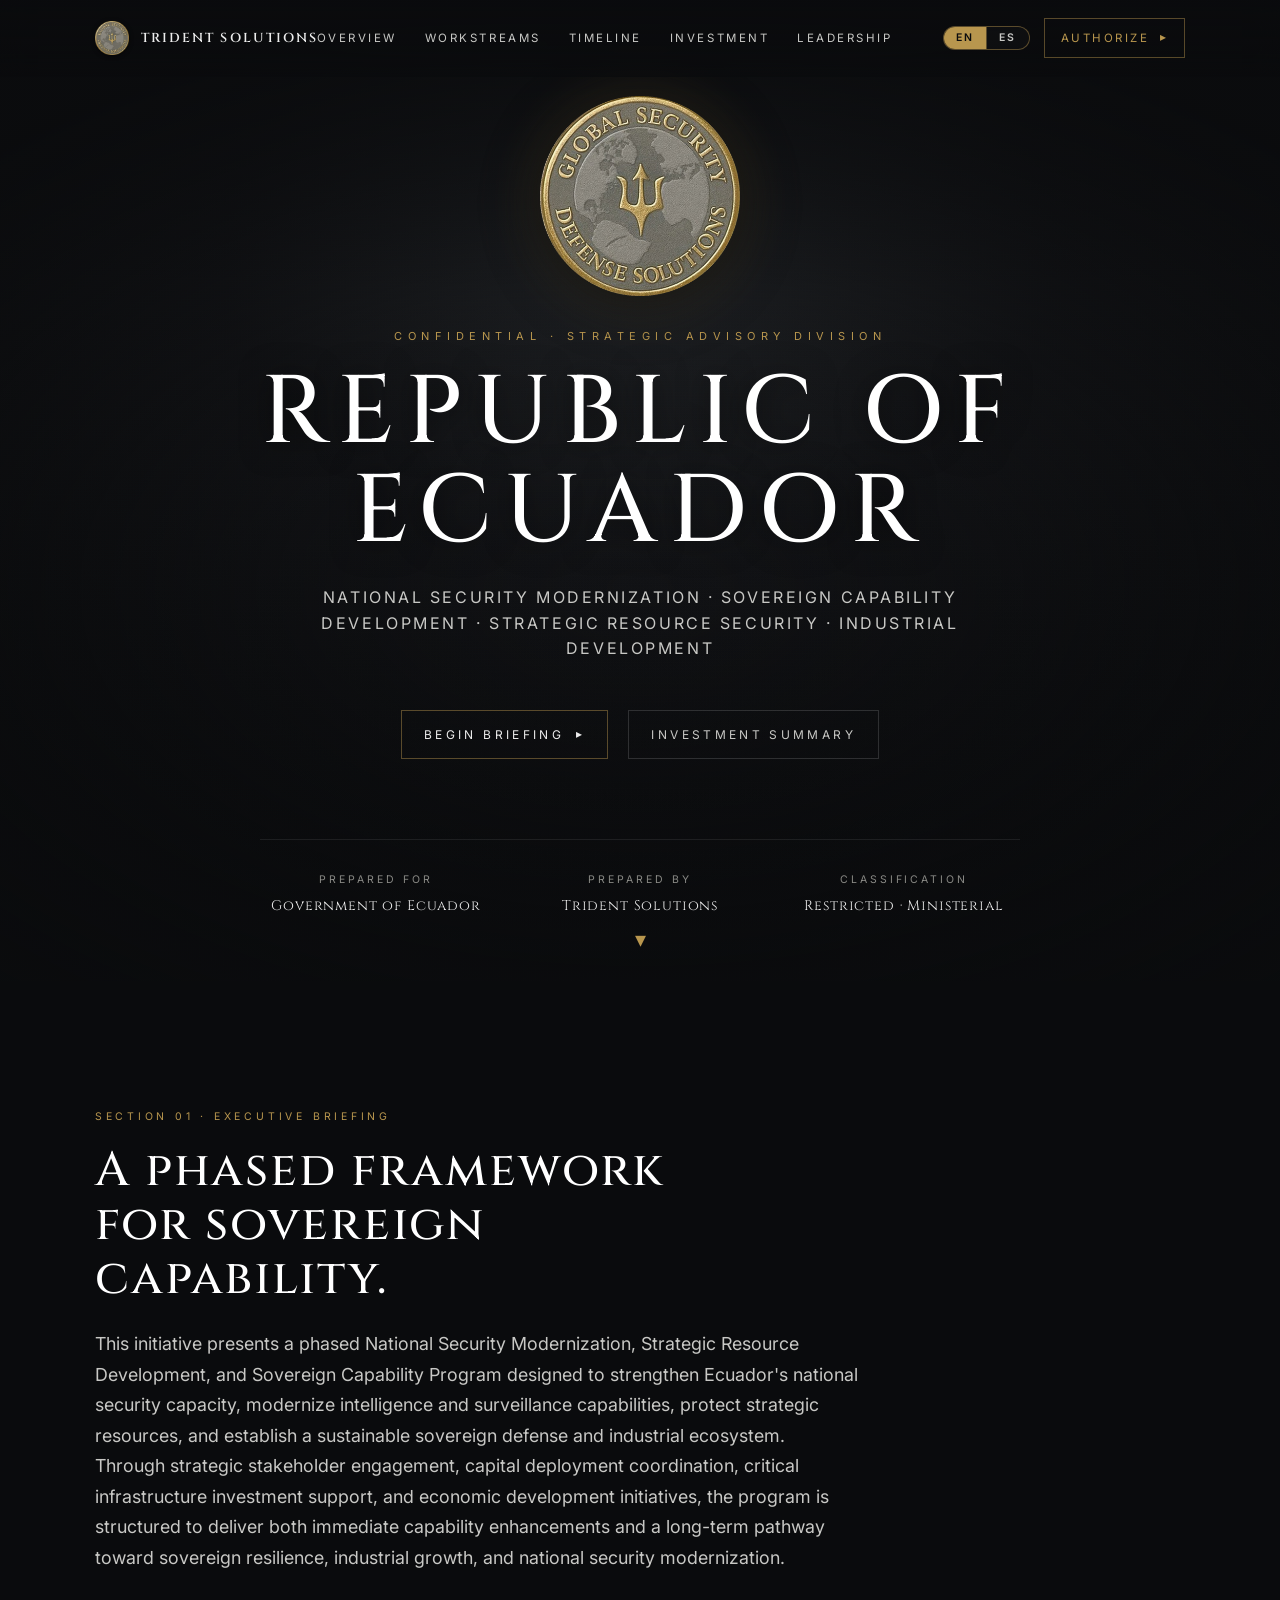
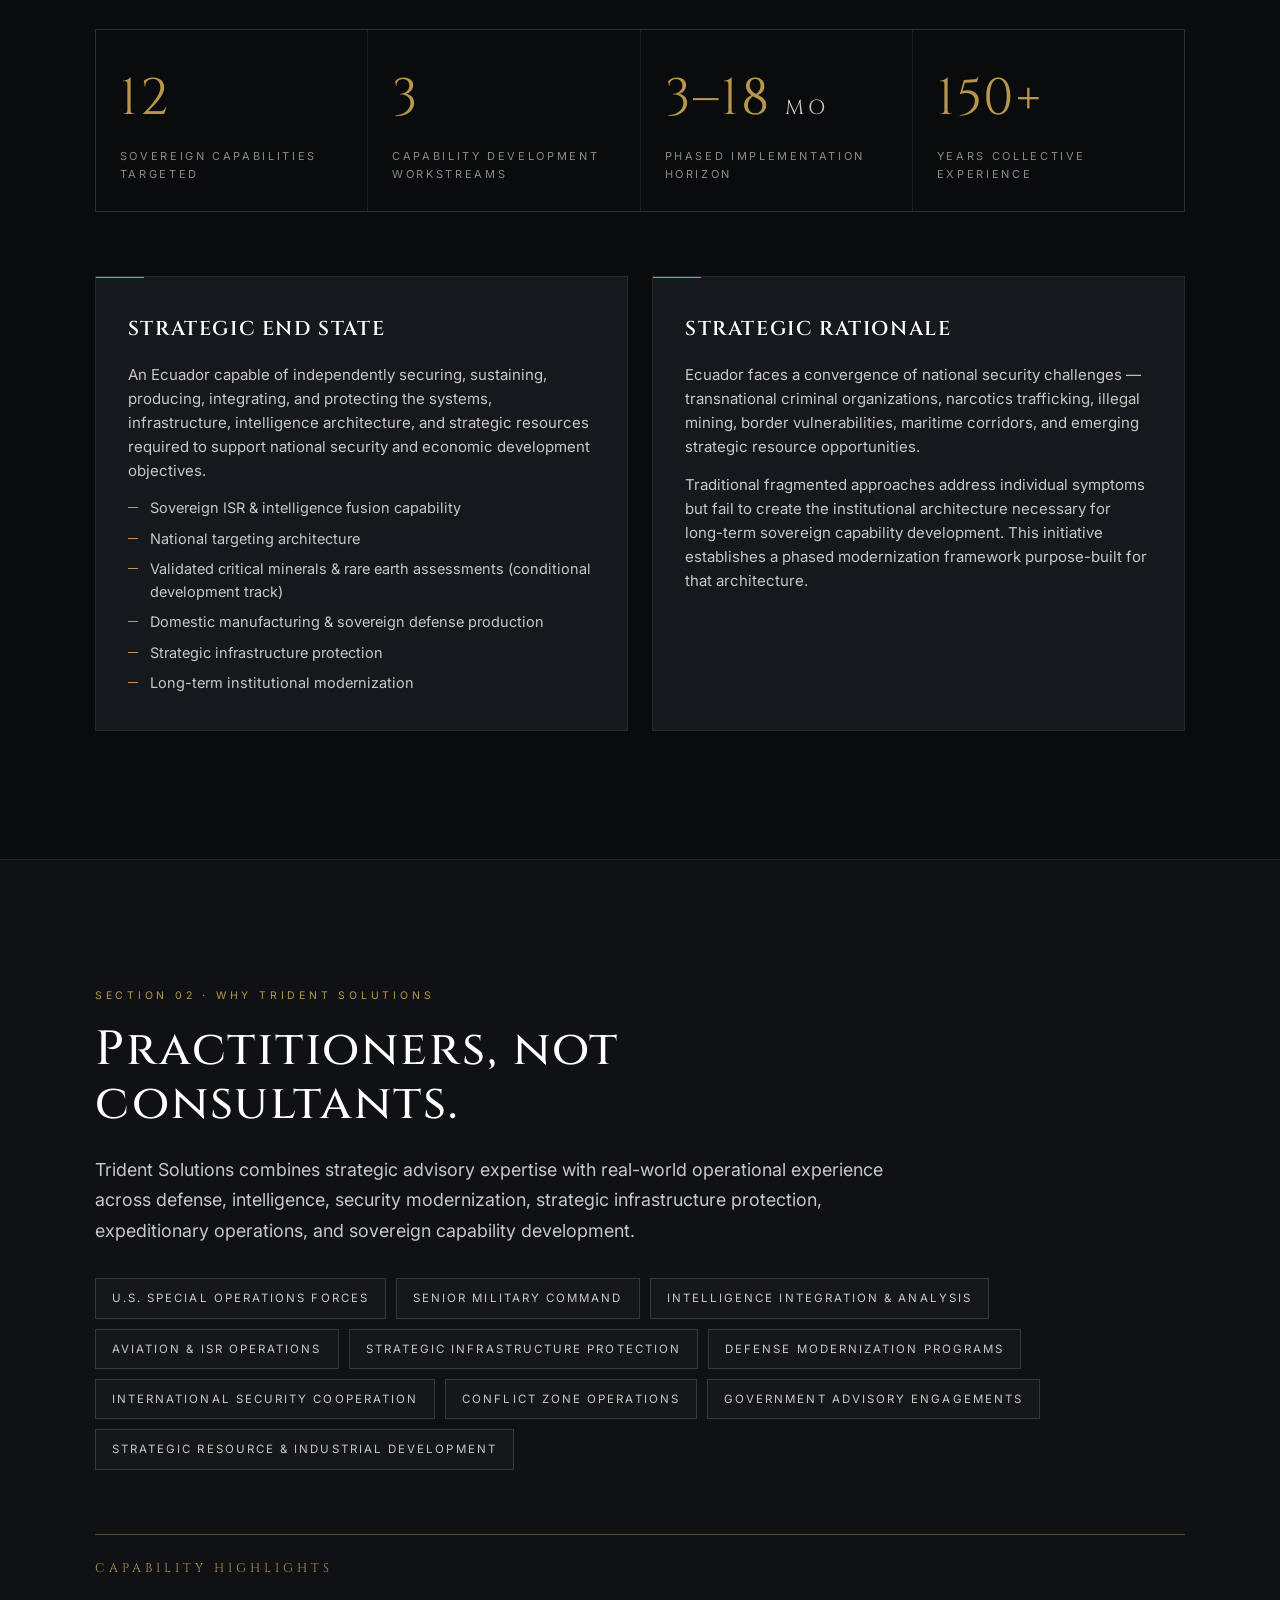
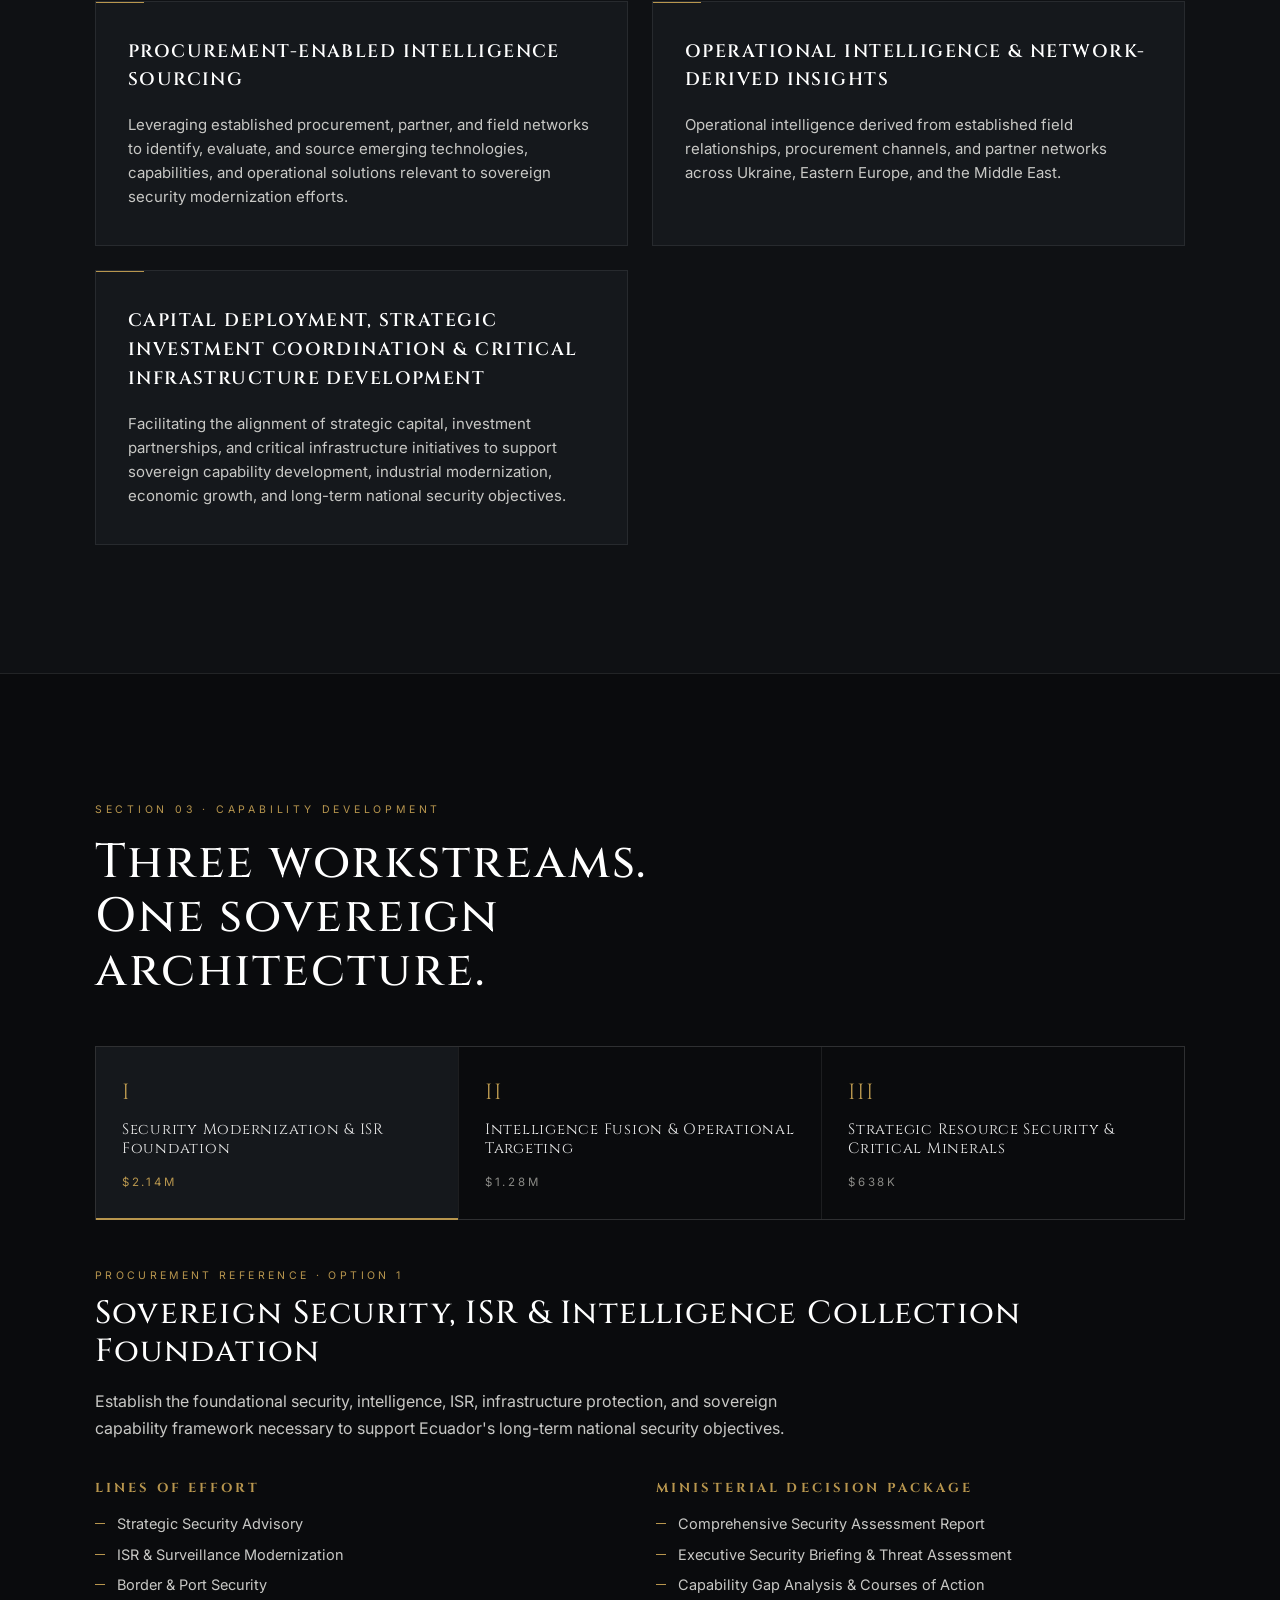
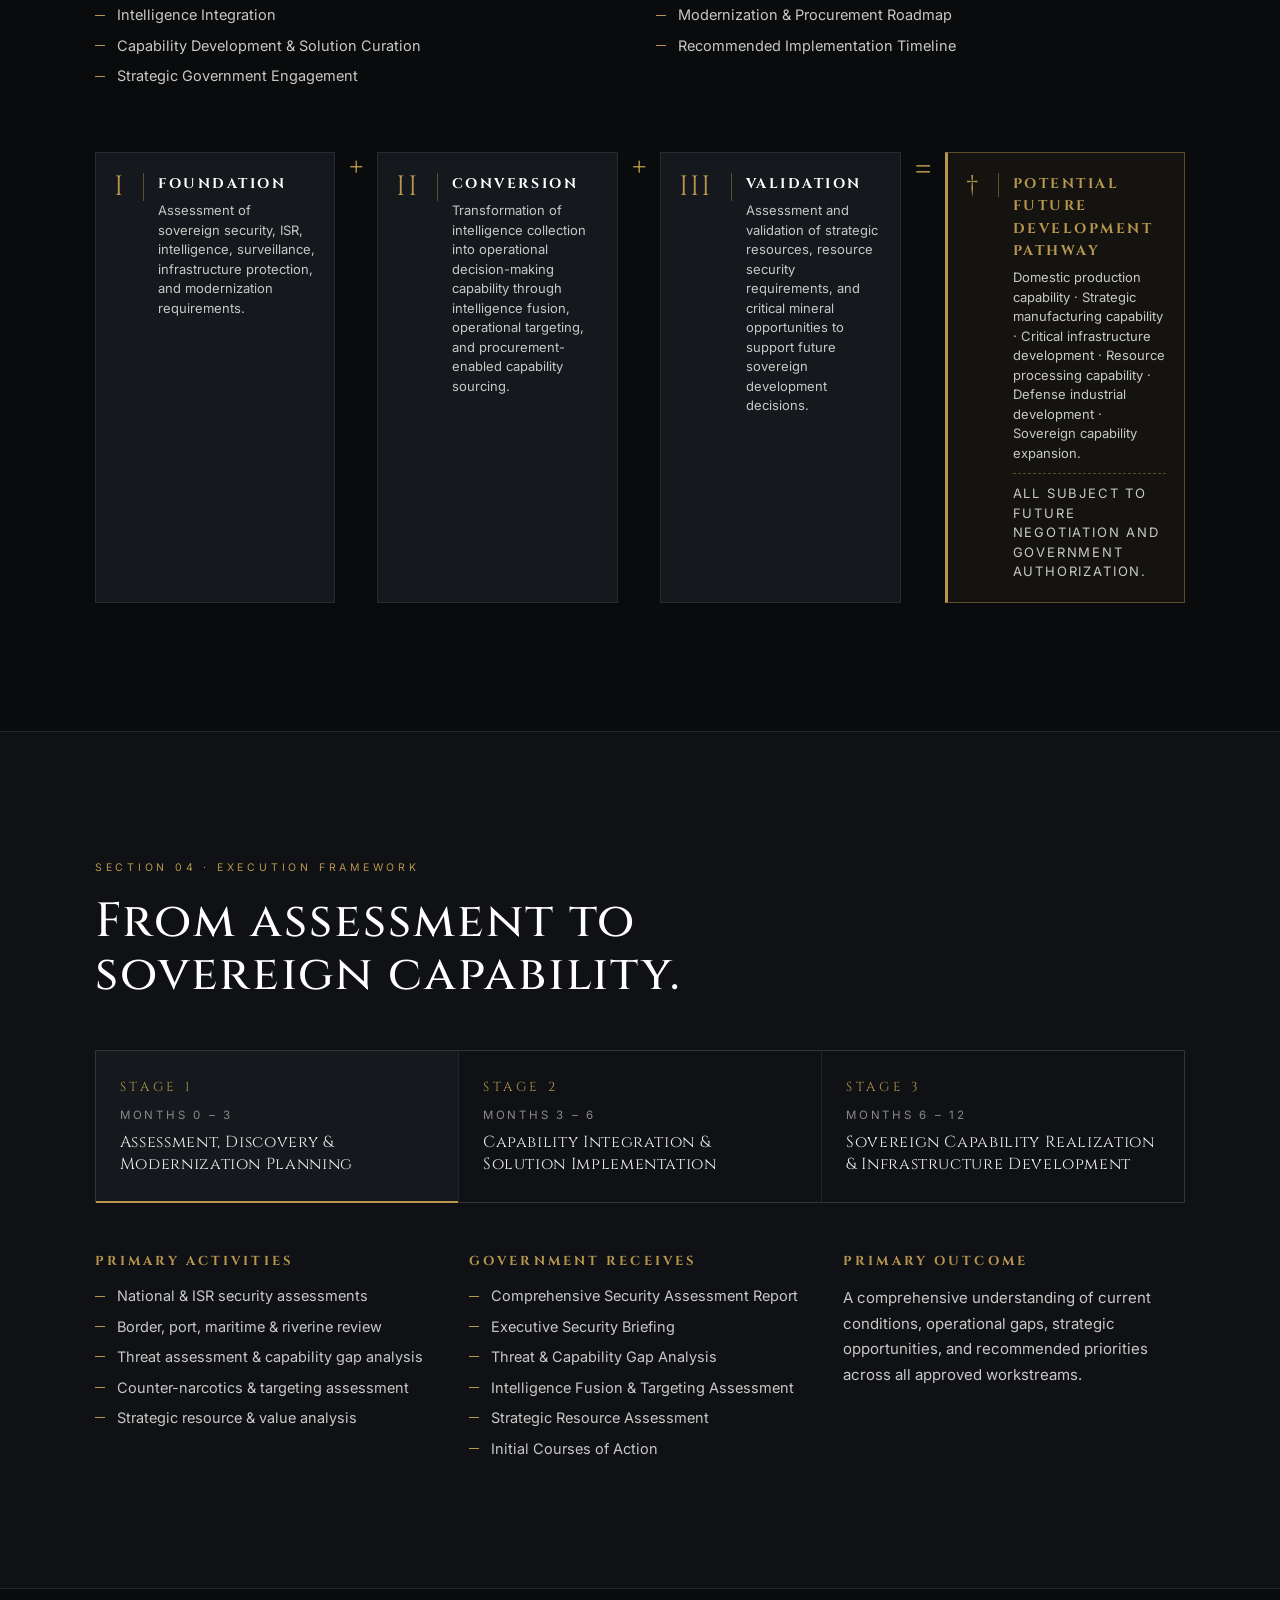
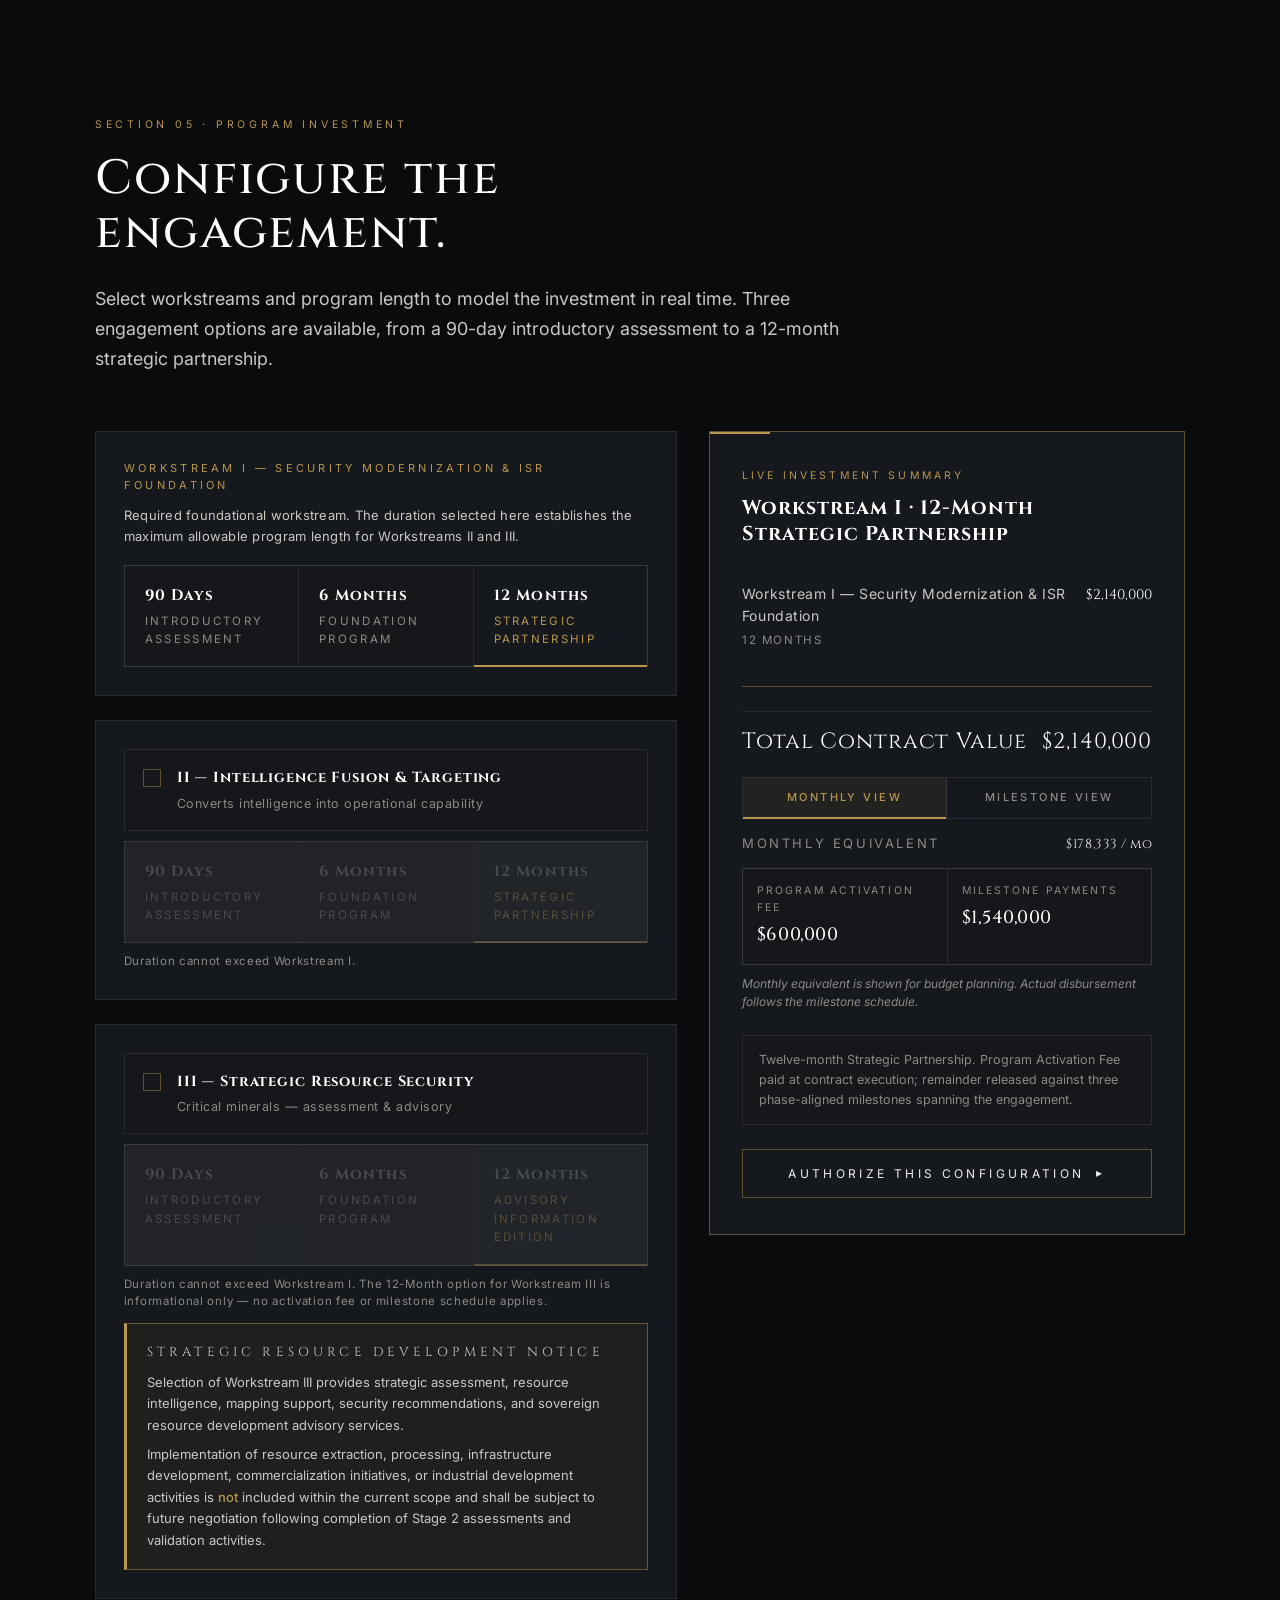
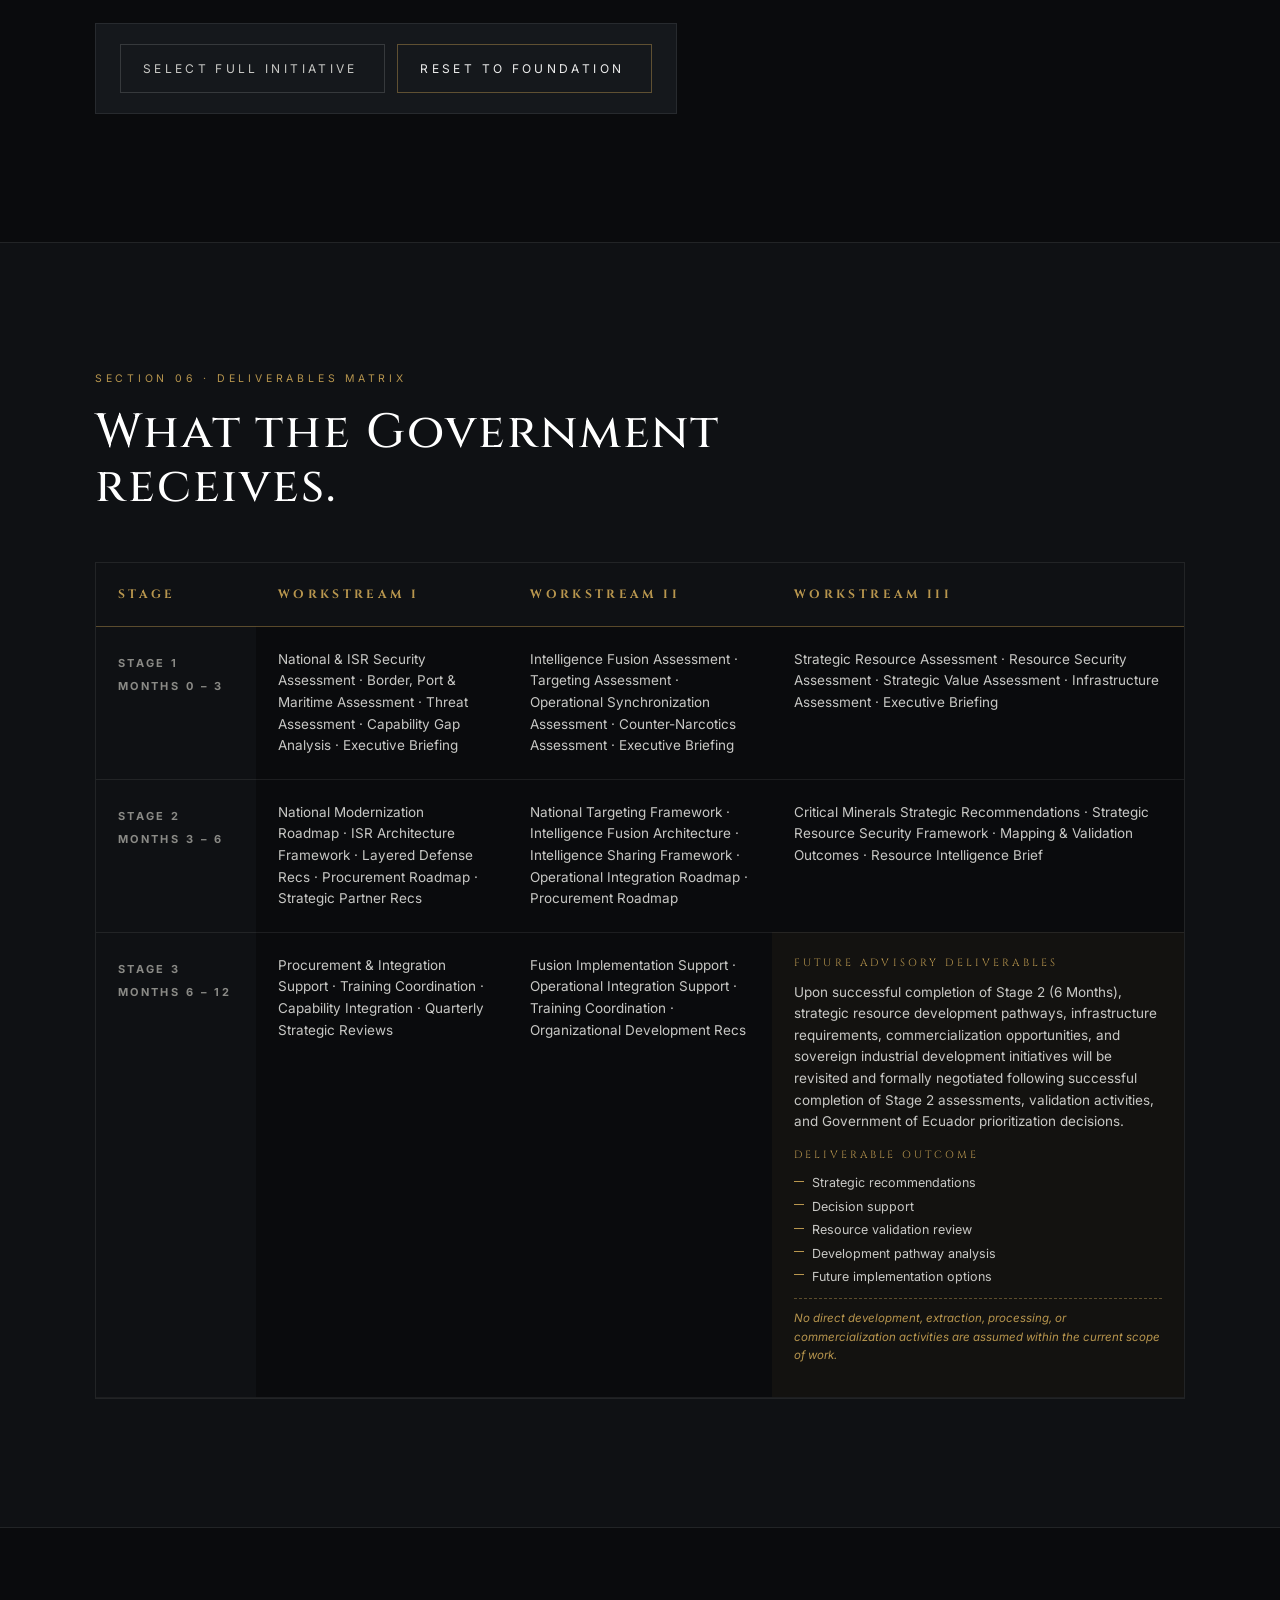
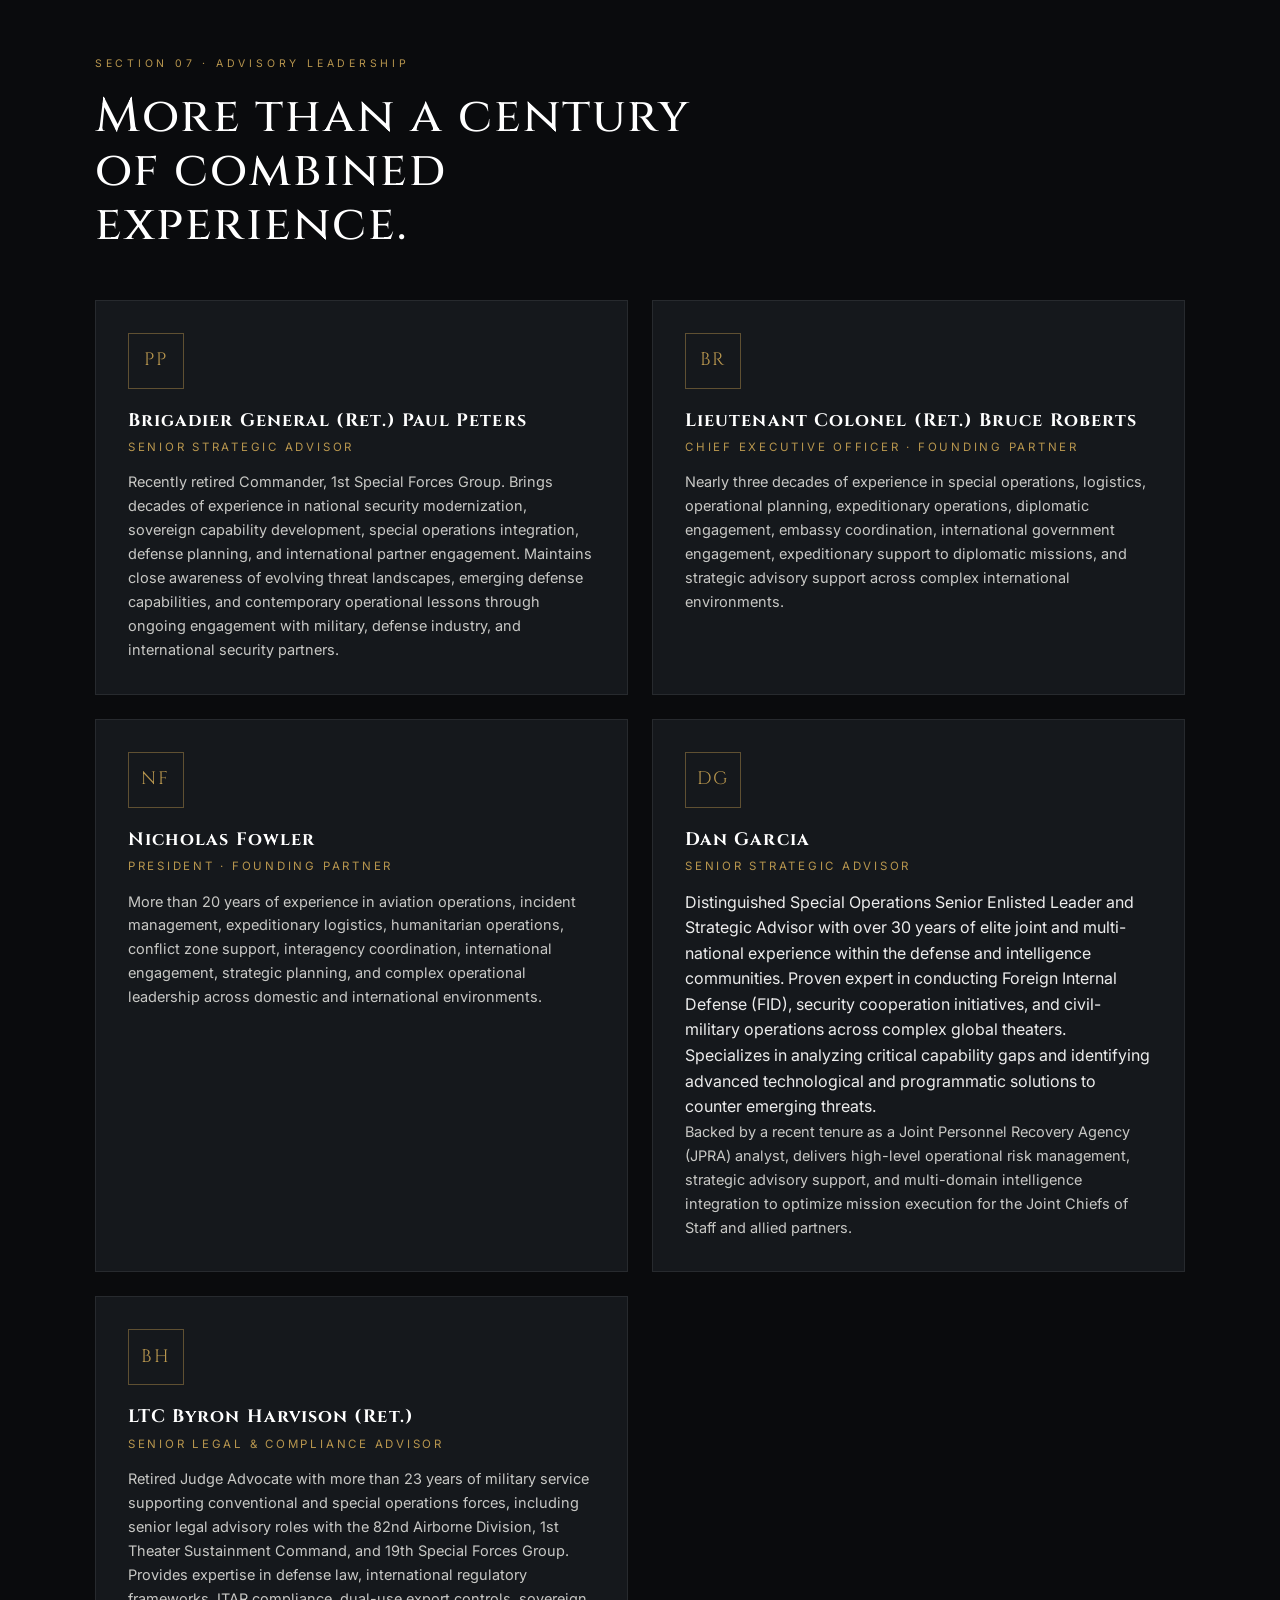
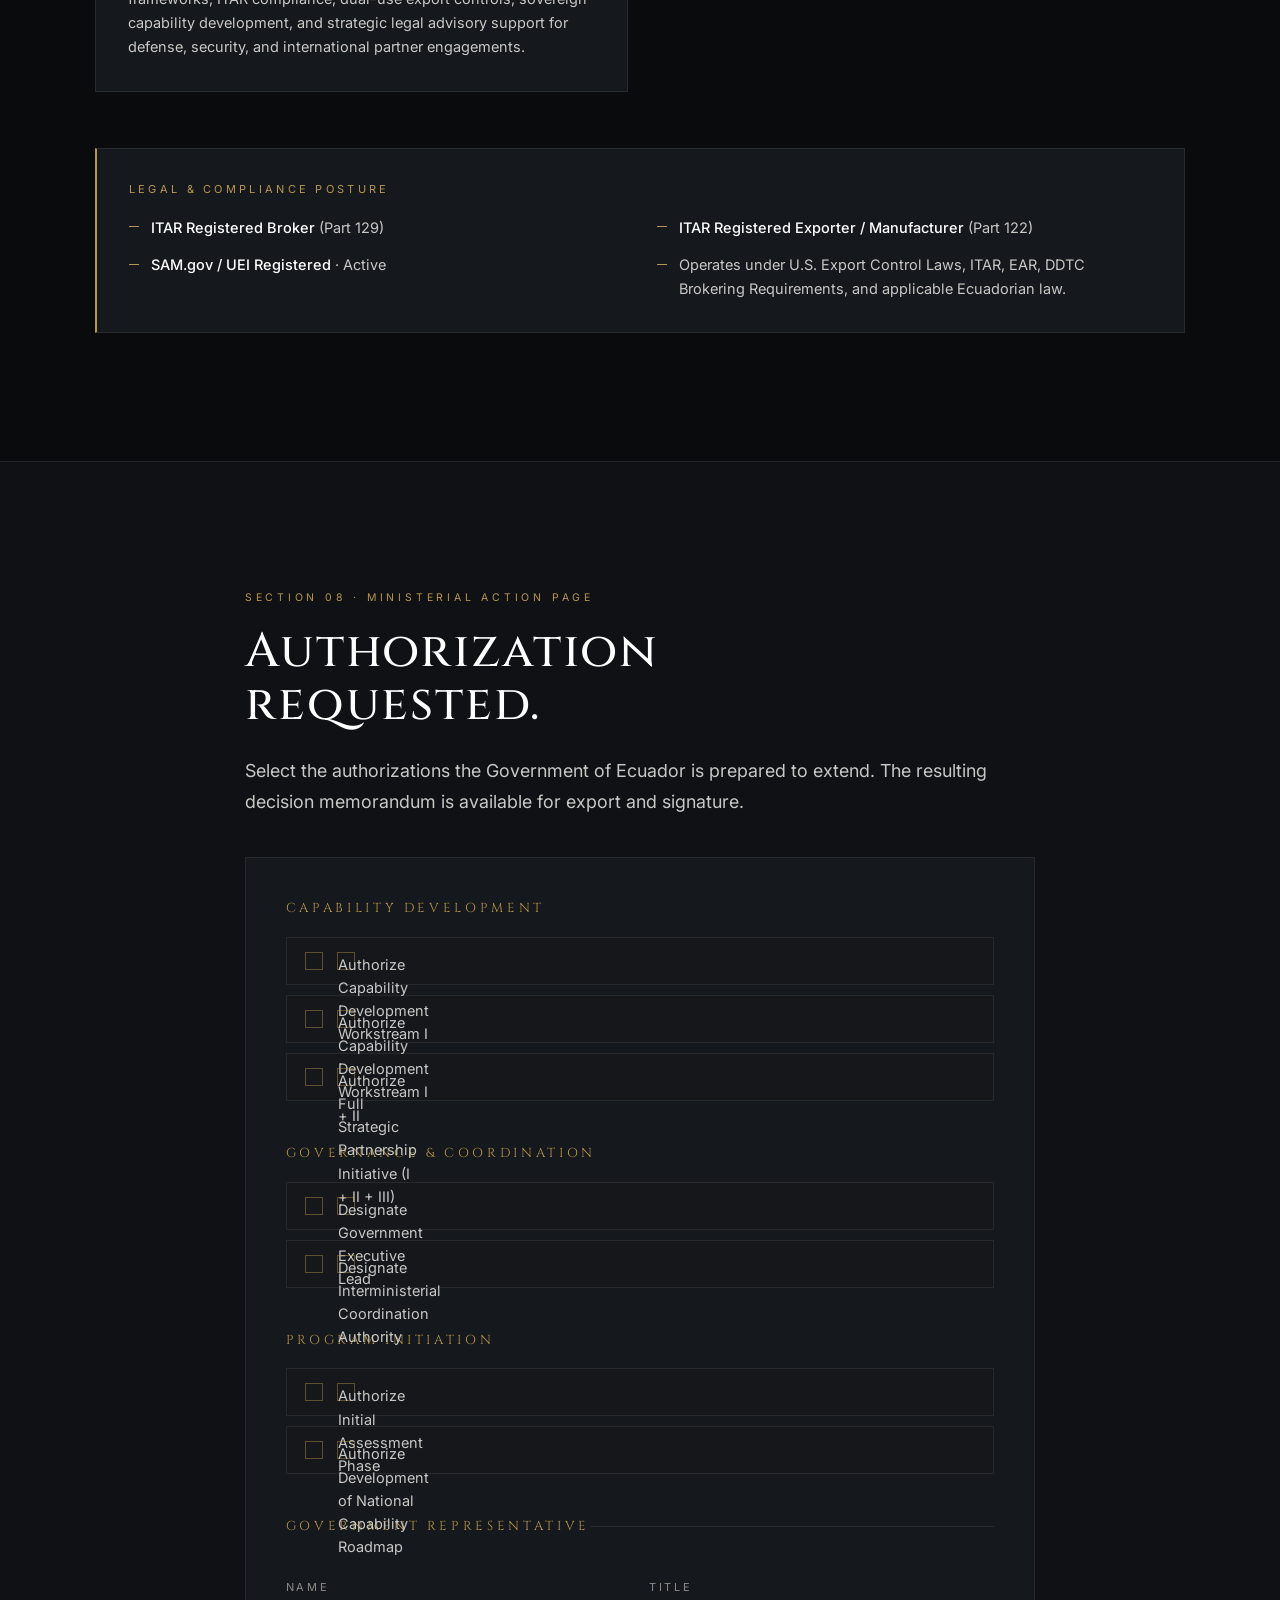
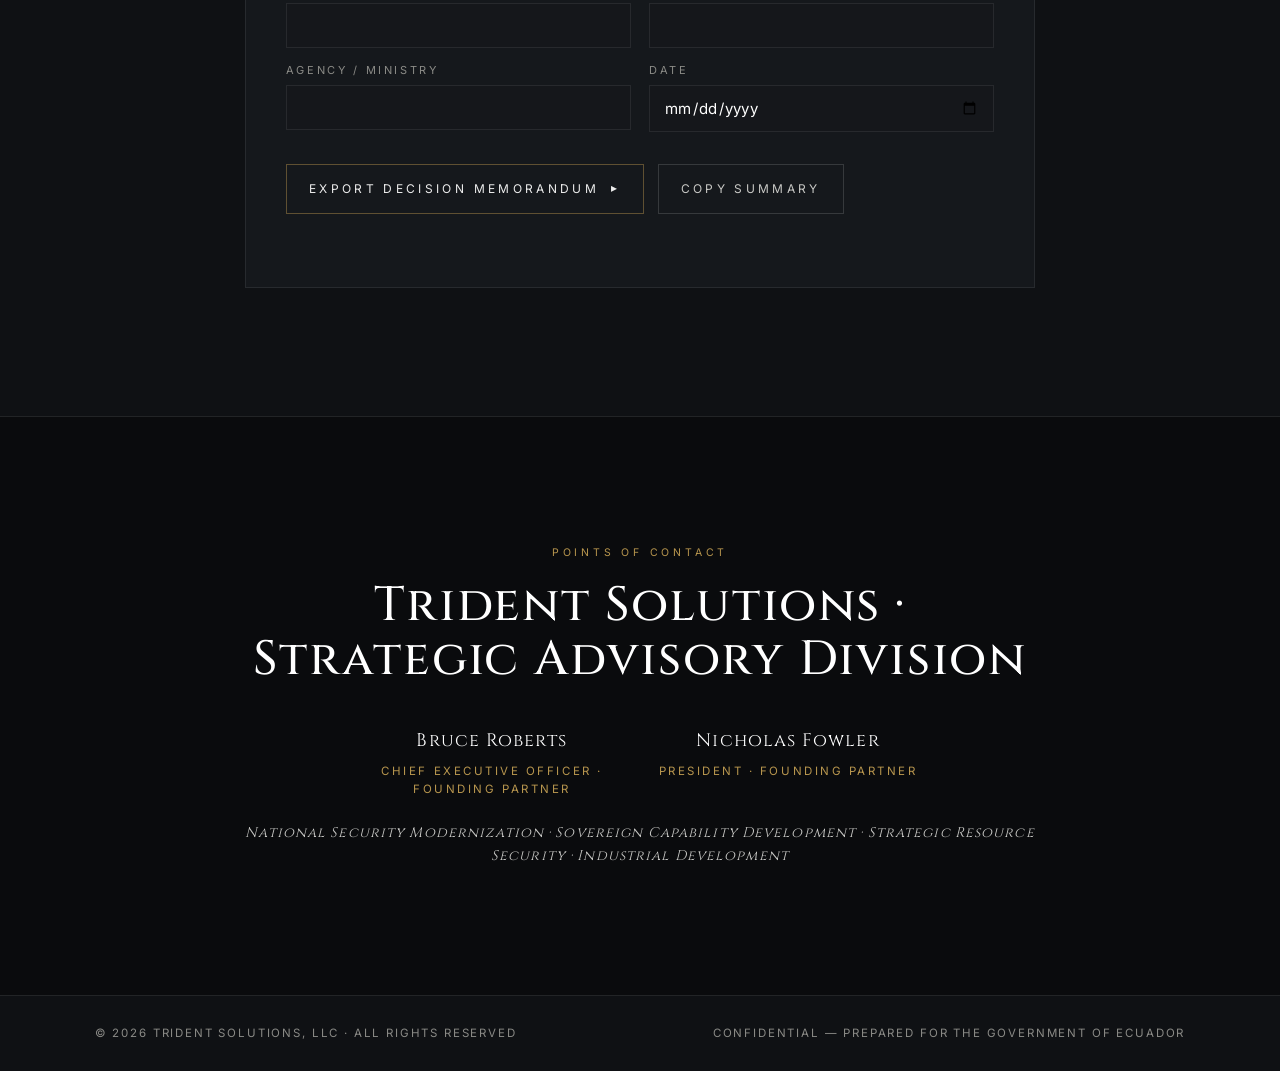
==== commit 51e6596c: "Add files via upload" ====
--- a/index.html
+++ b/index.html
@@ -20,13 +20,19 @@
       <span class="brand-name">Trident&nbsp;Solutions</span>
     </a>
     <nav class="nav-links" aria-label="Primary">
-      <a href="#overview">Overview</a>
-      <a href="#workstreams">Workstreams</a>
-      <a href="#timeline">Timeline</a>
-      <a href="#configurator">Investment</a>
-      <a href="#leadership">Leadership</a>
+      <a href="#overview" data-i18n="nav.overview">Overview</a>
+      <a href="#workstreams" data-i18n="nav.workstreams">Workstreams</a>
+      <a href="#timeline" data-i18n="nav.timeline">Timeline</a>
+      <a href="#configurator" data-i18n="nav.investment">Investment</a>
+      <a href="#leadership" data-i18n="nav.leadership">Leadership</a>
     </nav>
-    <a class="nav-cta" href="#authorize">Authorize&nbsp;<span class="arr">▸</span></a>
+    <div class="nav-right">
+      <div class="lang-switch" role="group" aria-label="Language" data-i18n-aria="lang.tooltip">
+        <button type="button" class="lang-btn is-active" data-lang="en" aria-pressed="true">EN</button>
+        <button type="button" class="lang-btn" data-lang="es" aria-pressed="false">ES</button>
+      </div>
+      <a class="nav-cta" href="#authorize"><span data-i18n="nav.authorize">Authorize</span>&nbsp;<span class="arr">▸</span></a>
+    </div>
   </div>
 </header>
 
@@ -38,17 +44,17 @@
     <div class="seal" aria-hidden="true">
       <img src="seal.png" alt="Trident Solutions — Global Security · Defense Solutions" />
     </div>
-    <p class="eyebrow">Confidential · Strategic Advisory Division</p>
-    <h1 class="hero-title">Republic of Ecuador</h1>
-    <p class="hero-sub">National Security Modernization · Sovereign Capability Development · Strategic Resource Security · Industrial Development</p>
+    <p class="eyebrow" data-i18n="hero.eyebrow">Confidential · Strategic Advisory Division</p>
+    <h1 class="hero-title" data-i18n="hero.title">Republic of Ecuador</h1>
+    <p class="hero-sub" data-i18n="hero.sub">National Security Modernization · Sovereign Capability Development · Strategic Resource Security · Industrial Development</p>
     <div class="hero-actions">
-      <a href="#overview" class="btn-line">Begin Briefing<span class="arr">▸</span></a>
-      <a href="#configurator" class="btn-ghost">Investment Summary</a>
+      <a href="#overview" class="btn-line"><span data-i18n="hero.cta1">Begin Briefing</span><span class="arr">▸</span></a>
+      <a href="#configurator" class="btn-ghost" data-i18n="hero.cta2">Investment Summary</a>
     </div>
     <div class="hero-meta">
-      <div><span class="k">Prepared For</span><span class="v">Government of Ecuador</span></div>
-      <div><span class="k">Prepared By</span><span class="v">Trident Solutions</span></div>
-      <div><span class="k">Classification</span><span class="v">Restricted · Ministerial</span></div>
+      <div><span class="k" data-i18n="hero.meta.preparedFor">Prepared For</span><span class="v" data-i18n="hero.meta.preparedForVal">Government of Ecuador</span></div>
+      <div><span class="k" data-i18n="hero.meta.preparedBy">Prepared By</span><span class="v" data-i18n="hero.meta.preparedByVal">Trident Solutions</span></div>
+      <div><span class="k" data-i18n="hero.meta.classification">Classification</span><span class="v" data-i18n="hero.meta.classificationVal">Restricted · Ministerial</span></div>
     </div>
   </div>
   <a href="#overview" class="scroll-cue" aria-label="Scroll">▾</a>
@@ -57,34 +63,35 @@
 <!-- ============== EXECUTIVE OVERVIEW ============== -->
 <section class="section" id="overview">
   <div class="container">
-    <p class="section-eyebrow">Section 01 · Executive Briefing</p>
-    <h2 class="section-title">A phased framework for sovereign capability.</h2>
-    <p class="lede">This initiative presents a phased National Security Modernization, Strategic Resource Development, and Sovereign Capability program designed to strengthen Ecuador's national security capacity, modernize intelligence and surveillance, protect strategic resources, and establish a sustainable sovereign defense and industrial ecosystem.</p>
+    <p class="section-eyebrow" data-i18n="ov.eyebrow">Section 01 · Executive Briefing</p>
+    <h2 class="section-title" data-i18n="ov.title">A phased framework for sovereign capability.</h2>
+    <p class="lede" data-i18n="ov.lede1">This initiative presents a phased National Security Modernization, Strategic Resource Development, and Sovereign Capability Program designed to strengthen Ecuador's national security capacity, modernize intelligence and surveillance capabilities, protect strategic resources, and establish a sustainable sovereign defense and industrial ecosystem.</p>
+    <p class="lede" data-i18n="ov.lede2">Through strategic stakeholder engagement, capital deployment coordination, critical infrastructure investment support, and economic development initiatives, the program is structured to deliver both immediate capability enhancements and a long-term pathway toward sovereign resilience, industrial growth, and national security modernization.</p>
 
     <div class="stat-row">
-      <div class="stat"><div class="stat-num">12</div><div class="stat-label">Sovereign capabilities targeted</div></div>
-      <div class="stat"><div class="stat-num">3</div><div class="stat-label">Capability development workstreams</div></div>
-      <div class="stat"><div class="stat-num">3–18<span class="unit">&nbsp;mo</span></div><div class="stat-label">Phased implementation horizon</div></div>
-      <div class="stat"><div class="stat-num">100+</div><div class="stat-label">Years collective advisory experience</div></div>
+      <div class="stat"><div class="stat-num">12</div><div class="stat-label" data-i18n="ov.stat1">Sovereign capabilities targeted</div></div>
+      <div class="stat"><div class="stat-num">3</div><div class="stat-label" data-i18n="ov.stat2">Capability development workstreams</div></div>
+      <div class="stat"><div class="stat-num">3–18<span class="unit">&nbsp;<span data-i18n="ov.stat3.unit">mo</span></span></div><div class="stat-label" data-i18n="ov.stat3">Phased implementation horizon</div></div>
+      <div class="stat"><div class="stat-num">150+</div><div class="stat-label" data-i18n="ov.stat4">Years collective experience</div></div>
     </div>
 
     <div class="grid-2">
       <div class="card">
-        <h3>Strategic End State</h3>
-        <p>An Ecuador capable of independently securing, sustaining, producing, integrating, and protecting the systems, infrastructure, intelligence architecture, and strategic resources required to support national security and economic development objectives.</p>
+        <h3 data-i18n="ov.card1.h">Strategic End State</h3>
+        <p data-i18n="ov.card1.p">An Ecuador capable of independently securing, sustaining, producing, integrating, and protecting the systems, infrastructure, intelligence architecture, and strategic resources required to support national security and economic development objectives.</p>
         <ul class="checks">
-          <li>Sovereign ISR &amp; intelligence fusion capability</li>
-          <li>National targeting architecture</li>
-          <li>Validated critical minerals &amp; rare earth assessments (conditional development track)</li>
-          <li>Domestic manufacturing &amp; sovereign defense production</li>
-          <li>Strategic infrastructure protection</li>
-          <li>Long-term institutional modernization</li>
+          <li data-i18n="ov.card1.li1">Sovereign ISR &amp; intelligence fusion capability</li>
+          <li data-i18n="ov.card1.li2">National targeting architecture</li>
+          <li data-i18n="ov.card1.li3">Validated critical minerals &amp; rare earth assessments (conditional development track)</li>
+          <li data-i18n="ov.card1.li4">Domestic manufacturing &amp; sovereign defense production</li>
+          <li data-i18n="ov.card1.li5">Strategic infrastructure protection</li>
+          <li data-i18n="ov.card1.li6">Long-term institutional modernization</li>
         </ul>
       </div>
       <div class="card">
-        <h3>Strategic Rationale</h3>
-        <p>Ecuador faces a convergence of national security challenges — transnational criminal organizations, narcotics trafficking, illegal mining, border vulnerabilities, maritime corridors, and emerging strategic resource opportunities.</p>
-        <p>Traditional fragmented approaches address individual symptoms but fail to create the institutional architecture necessary for long-term sovereign capability development. This initiative establishes a phased modernization framework purpose-built for that architecture.</p>
+        <h3 data-i18n="ov.card2.h">Strategic Rationale</h3>
+        <p data-i18n="ov.card2.p1">Ecuador faces a convergence of national security challenges — transnational criminal organizations, narcotics trafficking, illegal mining, border vulnerabilities, maritime corridors, and emerging strategic resource opportunities.</p>
+        <p data-i18n="ov.card2.p2">Traditional fragmented approaches address individual symptoms but fail to create the institutional architecture necessary for long-term sovereign capability development. This initiative establishes a phased modernization framework purpose-built for that architecture.</p>
       </div>
     </div>
   </div>
@@ -93,31 +100,35 @@
 <!-- ============== WHY TRIDENT ============== -->
 <section class="section dark-band" id="why">
   <div class="container">
-    <p class="section-eyebrow">Section 02 · Why Trident Solutions</p>
-    <h2 class="section-title">Practitioners, not consultants.</h2>
-    <p class="lede">Trident Solutions combines strategic advisory expertise with real-world operational experience across defense, intelligence, security modernization, strategic infrastructure protection, expeditionary operations, and sovereign capability development.</p>
+    <p class="section-eyebrow" data-i18n="why.eyebrow">Section 02 · Why Trident Solutions</p>
+    <h2 class="section-title" data-i18n="why.title">Practitioners, not consultants.</h2>
+    <p class="lede" data-i18n="why.lede">Trident Solutions combines strategic advisory expertise with real-world operational experience across defense, intelligence, security modernization, strategic infrastructure protection, expeditionary operations, and sovereign capability development.</p>
     <div class="chips">
-      <span class="chip">U.S. Special Operations Forces</span>
-      <span class="chip">Senior Military Command</span>
-      <span class="chip">Intelligence Integration &amp; Analysis</span>
-      <span class="chip">Aviation &amp; ISR Operations</span>
-      <span class="chip">Strategic Infrastructure Protection</span>
-      <span class="chip">Defense Modernization Programs</span>
-      <span class="chip">International Security Cooperation</span>
-      <span class="chip">Conflict Zone Operations</span>
-      <span class="chip">Government Advisory Engagements</span>
-      <span class="chip">Strategic Resource &amp; Industrial Development</span>
-    </div>
-
-    <p class="section-sub-eyebrow">Capability Highlights</p>
+      <span class="chip" data-i18n="why.chip1">U.S. Special Operations Forces</span>
+      <span class="chip" data-i18n="why.chip2">Senior Military Command</span>
+      <span class="chip" data-i18n="why.chip3">Intelligence Integration &amp; Analysis</span>
+      <span class="chip" data-i18n="why.chip4">Aviation &amp; ISR Operations</span>
+      <span class="chip" data-i18n="why.chip5">Strategic Infrastructure Protection</span>
+      <span class="chip" data-i18n="why.chip6">Defense Modernization Programs</span>
+      <span class="chip" data-i18n="why.chip7">International Security Cooperation</span>
+      <span class="chip" data-i18n="why.chip8">Conflict Zone Operations</span>
+      <span class="chip" data-i18n="why.chip9">Government Advisory Engagements</span>
+      <span class="chip" data-i18n="why.chip10">Strategic Resource &amp; Industrial Development</span>
+    </div>
+
+    <p class="section-sub-eyebrow" data-i18n="why.sub">Capability Highlights</p>
     <div class="grid-2 cap-highlights">
       <div class="card">
-        <h3>Procurement-Enabled Intelligence Sourcing</h3>
-        <p>Leveraging established procurement, partner, and field networks to identify, evaluate, and source emerging technologies, capabilities, and operational solutions relevant to sovereign security modernization efforts.</p>
+        <h3 data-i18n="why.cap1.h">Procurement-Enabled Intelligence Sourcing</h3>
+        <p data-i18n="why.cap1.p">Leveraging established procurement, partner, and field networks to identify, evaluate, and source emerging technologies, capabilities, and operational solutions relevant to sovereign security modernization efforts.</p>
       </div>
       <div class="card">
-        <h3>Operational Intelligence &amp; Network-Derived Insights</h3>
-        <p>Operational intelligence derived from established field relationships, procurement channels, and partner networks across Ukraine, Eastern Europe, and the Middle East.</p>
+        <h3 data-i18n="why.cap2.h">Operational Intelligence &amp; Network-Derived Insights</h3>
+        <p data-i18n="why.cap2.p">Operational intelligence derived from established field relationships, procurement channels, and partner networks across Ukraine, Eastern Europe, and the Middle East.</p>
+      </div>
+      <div class="card">
+        <h3 data-i18n="why.cap3.h">Capital Deployment, Strategic Investment Coordination &amp; Critical Infrastructure Development</h3>
+        <p data-i18n="why.cap3.p">Facilitating the alignment of strategic capital, investment partnerships, and critical infrastructure initiatives to support sovereign capability development, industrial modernization, economic growth, and long-term national security objectives.</p>
       </div>
     </div>
   </div>
@@ -126,23 +137,23 @@
 <!-- ============== WORKSTREAMS (TABS) ============== -->
 <section class="section" id="workstreams">
   <div class="container">
-    <p class="section-eyebrow">Section 03 · Capability Development</p>
-    <h2 class="section-title">Three workstreams. One sovereign architecture.</h2>
+    <p class="section-eyebrow" data-i18n="ws.eyebrow">Section 03 · Capability Development</p>
+    <h2 class="section-title" data-i18n="ws.title">Three workstreams. One sovereign architecture.</h2>
 
     <div class="tabs" role="tablist">
       <button class="tab is-active" data-tab="ws1" role="tab" aria-selected="true">
         <span class="tab-num">I</span>
-        <span class="tab-name">Security Modernization &amp; ISR Foundation</span>
+        <span class="tab-name" data-i18n="ws1.tab.name">Security Modernization &amp; ISR Foundation</span>
         <span class="tab-val">$2.14M</span>
       </button>
       <button class="tab" data-tab="ws2" role="tab" aria-selected="false">
         <span class="tab-num">II</span>
-        <span class="tab-name">Intelligence Fusion &amp; Operational Targeting</span>
+        <span class="tab-name" data-i18n="ws2.tab.name">Intelligence Fusion &amp; Operational Targeting</span>
         <span class="tab-val">$1.28M</span>
       </button>
       <button class="tab" data-tab="ws3" role="tab" aria-selected="false">
         <span class="tab-num">III</span>
-        <span class="tab-name">Strategic Resource Security &amp; Critical Minerals</span>
+        <span class="tab-name" data-i18n="ws3.tab.name">Strategic Resource Security &amp; Critical Minerals</span>
         <span class="tab-val">$638K</span>
       </button>
     </div>
@@ -150,30 +161,30 @@
     <!-- WS1 -->
     <div class="tab-panel is-active" id="ws1" role="tabpanel">
       <div class="ws-head">
-        <p class="ws-tag">Procurement Reference · Option 1</p>
-        <h3>Sovereign Security, ISR &amp; Intelligence Collection Foundation</h3>
-        <p class="ws-mission">Establish the foundational security, intelligence, ISR, infrastructure protection, and sovereign capability framework necessary to support Ecuador's long-term national security objectives.</p>
+        <p class="ws-tag" data-i18n="ws1.tag">Procurement Reference · Option 1</p>
+        <h3 data-i18n="ws1.h">Sovereign Security, ISR &amp; Intelligence Collection Foundation</h3>
+        <p class="ws-mission" data-i18n="ws1.mission">Establish the foundational security, intelligence, ISR, infrastructure protection, and sovereign capability framework necessary to support Ecuador's long-term national security objectives.</p>
       </div>
       <div class="ws-grid">
         <div>
-          <h4>Lines of Effort</h4>
+          <h4 data-i18n="ws.lines">Lines of Effort</h4>
           <ul class="checks">
-            <li>Strategic Security Advisory</li>
-            <li>ISR &amp; Surveillance Modernization</li>
-            <li>Border &amp; Port Security</li>
-            <li>Intelligence Integration</li>
-            <li>Capability Development &amp; Solution Curation</li>
-            <li>Strategic Government Engagement</li>
+            <li data-i18n="ws1.eff1">Strategic Security Advisory</li>
+            <li data-i18n="ws1.eff2">ISR &amp; Surveillance Modernization</li>
+            <li data-i18n="ws1.eff3">Border &amp; Port Security</li>
+            <li data-i18n="ws1.eff4">Intelligence Integration</li>
+            <li data-i18n="ws1.eff5">Capability Development &amp; Solution Curation</li>
+            <li data-i18n="ws1.eff6">Strategic Government Engagement</li>
           </ul>
         </div>
         <div>
-          <h4>Ministerial Decision Package</h4>
+          <h4 data-i18n="ws.decision">Ministerial Decision Package</h4>
           <ul class="checks">
-            <li>Comprehensive Security Assessment Report</li>
-            <li>Executive Security Briefing &amp; Threat Assessment</li>
-            <li>Capability Gap Analysis &amp; Courses of Action</li>
-            <li>Modernization &amp; Procurement Roadmap</li>
-            <li>Recommended Implementation Timeline</li>
+            <li data-i18n="ws1.del1">Comprehensive Security Assessment Report</li>
+            <li data-i18n="ws1.del2">Executive Security Briefing &amp; Threat Assessment</li>
+            <li data-i18n="ws1.del3">Capability Gap Analysis &amp; Courses of Action</li>
+            <li data-i18n="ws1.del4">Modernization &amp; Procurement Roadmap</li>
+            <li data-i18n="ws1.del5">Recommended Implementation Timeline</li>
           </ul>
         </div>
       </div>
@@ -182,30 +193,30 @@
     <!-- WS2 -->
     <div class="tab-panel" id="ws2" role="tabpanel">
       <div class="ws-head">
-        <p class="ws-tag">Procurement Reference · Option 1B</p>
-        <h3>Intelligence Fusion, Targeting &amp; Operational Integration</h3>
-        <p class="ws-mission">Transformation of intelligence collection into operational decision-making capability through intelligence fusion, operational targeting, and procurement-enabled capability sourcing — integrating ISR, analytical workflows, operational planning, and interagency coordination frameworks.</p>
+        <p class="ws-tag" data-i18n="ws2.tag">Procurement Reference · Option 1B</p>
+        <h3 data-i18n="ws2.h">Intelligence Fusion, Targeting &amp; Operational Integration</h3>
+        <p class="ws-mission" data-i18n="ws2.mission">Transformation of intelligence collection into operational decision-making capability through intelligence fusion, operational targeting, and procurement-enabled capability sourcing — integrating ISR, analytical workflows, operational planning, and interagency coordination frameworks.</p>
       </div>
       <div class="ws-grid">
         <div>
-          <h4>Lines of Effort</h4>
+          <h4 data-i18n="ws.lines">Lines of Effort</h4>
           <ul class="checks">
-            <li>Intelligence Fusion</li>
-            <li>Targeting Architecture</li>
-            <li>ISR-to-Operations Integration</li>
-            <li>Counter-Narcotics Operational Support</li>
-            <li>Interagency Coordination</li>
-            <li>Procurement-Enabled Capability Sourcing</li>
+            <li data-i18n="ws2.eff1">Intelligence Fusion</li>
+            <li data-i18n="ws2.eff2">Targeting Architecture</li>
+            <li data-i18n="ws2.eff3">ISR-to-Operations Integration</li>
+            <li data-i18n="ws2.eff4">Counter-Narcotics Operational Support</li>
+            <li data-i18n="ws2.eff5">Interagency Coordination</li>
+            <li data-i18n="ws2.eff6">Procurement-Enabled Capability Sourcing</li>
           </ul>
         </div>
         <div>
-          <h4>Ministerial Decision Package</h4>
+          <h4 data-i18n="ws.decision">Ministerial Decision Package</h4>
           <ul class="checks">
-            <li>Intelligence Fusion &amp; Targeting Assessment</li>
-            <li>National Targeting Framework</li>
-            <li>Intelligence Fusion Cell Blueprint</li>
-            <li>Operational Integration Roadmap</li>
-            <li>Procurement &amp; Capability Development Roadmap</li>
+            <li data-i18n="ws2.del1">Intelligence Fusion &amp; Targeting Assessment</li>
+            <li data-i18n="ws2.del2">National Targeting Framework</li>
+            <li data-i18n="ws2.del3">Intelligence Fusion Cell Blueprint</li>
+            <li data-i18n="ws2.del4">Operational Integration Roadmap</li>
+            <li data-i18n="ws2.del5">Procurement &amp; Capability Development Roadmap</li>
           </ul>
         </div>
       </div>
@@ -214,79 +225,80 @@
     <!-- WS3 -->
     <div class="tab-panel" id="ws3" role="tabpanel">
       <div class="ws-head">
-        <p class="ws-tag">Procurement Reference · Option 1C</p>
-        <h3>Strategic Resource Security &amp; Critical Minerals Development</h3>
-        <p class="ws-mission">Support the assessment, validation, and strategic recommendation development around Ecuador's critical minerals and strategic resource sector. Workstream III is structured as an advisory and assessment engagement; resource extraction, processing, infrastructure development, commercialization, and industrial activities are <strong>not</strong> assumed components of this engagement and shall remain subject to future evaluation, prioritization, and separate negotiation following completion of the assessment and validation phases.</p>
+        <p class="ws-tag" data-i18n="ws3.tag">Procurement Reference · Option 1C</p>
+        <h3 data-i18n="ws3.h">Strategic Resource Security &amp; Critical Minerals Development</h3>
+        <p class="ws-mission" data-i18n-html="ws3.mission_html">Support the assessment, validation, and strategic recommendation development around Ecuador's critical minerals and strategic resource sector. Workstream III is structured as an advisory and assessment engagement; resource extraction, processing, infrastructure development, commercialization, and industrial activities are <strong>not</strong> assumed components of this engagement and shall remain subject to future evaluation, prioritization, and separate negotiation following completion of the assessment and validation phases.</p>
       </div>
 
       <div class="stage-clarification ws3-clarify">
-        <p class="sc-eyebrow">Workstream III — Contract Structure Clarification</p>
-        <p class="sc-body">Workstream III is available under three engagement options:</p>
+        <p class="sc-eyebrow" data-i18n="ws3.clarify.eyebrow">Workstream III — Contract Structure Clarification</p>
+        <p class="sc-body" data-i18n="ws3.clarify.intro">Workstream III is available under three engagement options:</p>
         <ul class="sc-list ws3-terms">
-          <li><strong>90-Day</strong> — Introductory Assessment</li>
-          <li><strong>6-Month</strong> — Foundation Program</li>
-          <li><strong>12-Month</strong> — Advisory Information Edition</li>
+          <li data-i18n-html="ws3.opt.90d_html"><strong>90-Day</strong> — Introductory Assessment</li>
+          <li data-i18n-html="ws3.opt.6m_html"><strong>6-Month</strong> — Foundation Program</li>
+          <li data-i18n-html="ws3.opt.12m_html"><strong>12-Month</strong> — Advisory Information Edition</li>
         </ul>
-        <p class="sc-body" style="margin-top:14px">Selection of the 12-Month Strategic Partnership Program for Workstream III does <strong>not</strong> automatically authorize or initiate strategic resource development, mining activities, extraction projects, processing facilities, commercialization efforts, or downstream infrastructure development. Instead, the twelve-month engagement allows for continued advisory support, assessment refinement, strategic resource validation, stakeholder engagement, and development of strategic recommendations.</p>
-        <p class="sc-body">Rare earth minerals and critical minerals development activities shall be revisited and formally negotiated upon successful completion of Stage 2 based upon validated mapping outcomes, geological findings, infrastructure feasibility, commercial viability, and Government of Ecuador priorities.</p>
+        <p class="sc-body" style="margin-top:14px" data-i18n-html="ws3.clarify.p1_html">Selection of the 12-Month Strategic Partnership Program for Workstream III does <strong>not</strong> automatically authorize or initiate strategic resource development, mining activities, extraction projects, processing facilities, commercialization efforts, or downstream infrastructure development.</p>
+        <p class="sc-body" data-i18n="ws3.clarify.p2">Instead, the 12-Month engagement allows and is intended for future advisory support, assessment refinement, strategic resource validation, stakeholder engagement, and development of strategic recommendations.</p>
+        <p class="sc-body" data-i18n="ws3.clarify.p3">The implementation of a strategic roadmap with regards to commercialization, operations, stakeholder engagement, and execution activities shall be revisited and formally negotiated upon successful completion of Stage 2 (6 Months), based upon validated mapping outcomes, geological findings, infrastructure feasibility, commercial viability, and Government of Ecuador priorities.</p>
       </div>
       <div class="ws-grid">
         <div>
-          <h4>Lines of Effort (Advisory)</h4>
+          <h4 data-i18n="ws3.lines">Lines of Effort (Advisory)</h4>
           <ul class="checks">
-            <li>Strategic Resource Identification &amp; Assessment</li>
-            <li>Resource Security Recommendations</li>
-            <li>Infrastructure Requirements Analysis</li>
-            <li>Strategic Resource Mapping &amp; Validation</li>
-            <li>Stakeholder Engagement Support</li>
-            <li>Strategic Recommendation Development</li>
+            <li data-i18n="ws3.eff1">Strategic Resource Identification &amp; Assessment</li>
+            <li data-i18n="ws3.eff2">Resource Security Recommendations</li>
+            <li data-i18n="ws3.eff3">Infrastructure Requirements Analysis</li>
+            <li data-i18n="ws3.eff4">Strategic Resource Mapping &amp; Validation</li>
+            <li data-i18n="ws3.eff5">Stakeholder Engagement Support</li>
+            <li data-i18n="ws3.eff6">Strategic Recommendation Development</li>
           </ul>
         </div>
         <div>
-          <h4>Ministerial Decision Package</h4>
+          <h4 data-i18n="ws.decision">Ministerial Decision Package</h4>
           <ul class="checks">
-            <li>Strategic Resource &amp; Value Assessment</li>
-            <li>Resource Security Assessment</li>
-            <li>Critical Minerals Strategic Recommendations</li>
-            <li>Development Pathway Analysis (advisory)</li>
-            <li>Future Implementation Options Brief</li>
+            <li data-i18n="ws3.del1">Strategic Resource &amp; Value Assessment</li>
+            <li data-i18n="ws3.del2">Resource Security Assessment</li>
+            <li data-i18n="ws3.del3">Critical Minerals Strategic Recommendations</li>
+            <li data-i18n="ws3.del4">Development Pathway Analysis (advisory)</li>
+            <li data-i18n="ws3.del5">Future Implementation Options Brief</li>
           </ul>
         </div>
       </div>
     </div>
 
-    <!-- Progression diagram (Workstream I + II + III = Potential Future Development) -->
+    <!-- Progression diagram -->
     <div class="progression progression-v2">
       <div class="prog-step">
         <span class="prog-num">I</span>
         <div>
-          <strong>Foundation</strong>
-          <p>Assessment of sovereign security, ISR, intelligence, surveillance, infrastructure protection, and modernization requirements.</p>
+          <strong data-i18n="prog.foundation">Foundation</strong>
+          <p data-i18n="prog.foundation.p">Assessment of sovereign security, ISR, intelligence, surveillance, infrastructure protection, and modernization requirements.</p>
         </div>
       </div>
       <div class="prog-op">+</div>
       <div class="prog-step">
         <span class="prog-num">II</span>
         <div>
-          <strong>Conversion</strong>
-          <p>Transformation of intelligence collection into operational decision-making capability through intelligence fusion, operational targeting, and procurement-enabled capability sourcing.</p>
+          <strong data-i18n="prog.conversion">Conversion</strong>
+          <p data-i18n="prog.conversion.p">Transformation of intelligence collection into operational decision-making capability through intelligence fusion, operational targeting, and procurement-enabled capability sourcing.</p>
         </div>
       </div>
       <div class="prog-op">+</div>
       <div class="prog-step">
         <span class="prog-num">III</span>
         <div>
-          <strong>Validation</strong>
-          <p>Assessment and validation of strategic resources, resource security requirements, and critical mineral opportunities to support future sovereign development decisions.</p>
+          <strong data-i18n="prog.validation">Validation</strong>
+          <p data-i18n="prog.validation.p">Assessment and validation of strategic resources, resource security requirements, and critical mineral opportunities to support future sovereign development decisions.</p>
         </div>
       </div>
       <div class="prog-op prog-op-eq">=</div>
       <div class="prog-step prog-step-future">
         <span class="prog-num">†</span>
         <div>
-          <strong>Potential Future Development Pathway</strong>
-          <p>Domestic production capability · Strategic manufacturing capability · Critical infrastructure development · Resource processing capability · Defense industrial development · Sovereign capability expansion.</p>
-          <p class="prog-future-note">All subject to future negotiation and Government authorization.</p>
+          <strong data-i18n="prog.future.h">Potential Future Development Pathway</strong>
+          <p data-i18n="prog.future.p">Domestic production capability · Strategic manufacturing capability · Critical infrastructure development · Resource processing capability · Defense industrial development · Sovereign capability expansion.</p>
+          <p class="prog-future-note" data-i18n="prog.future.note">All subject to future negotiation and Government authorization.</p>
         </div>
       </div>
     </div>
@@ -296,72 +308,144 @@
 <!-- ============== TIMELINE ============== -->
 <section class="section dark-band" id="timeline">
   <div class="container">
-    <p class="section-eyebrow">Section 04 · Execution Framework</p>
-    <h2 class="section-title">From assessment to sovereign capability.</h2>
+    <p class="section-eyebrow" data-i18n="tl.eyebrow">Section 04 · Execution Framework</p>
+    <h2 class="section-title" data-i18n="tl.title">From assessment to sovereign capability.</h2>
 
     <div class="timeline">
       <button class="t-phase is-active" data-phase="p1">
-        <span class="t-stage">Stage 1</span>
-        <span class="t-window">Months 0 – 6</span>
-        <span class="t-name">Assessment, Discovery &amp; Modernization Planning</span>
+        <span class="t-stage" data-i18n="tl.stage1">Stage 1</span>
+        <span class="t-window" data-i18n="tl.p1.window">Months 0 – 3</span>
+        <span class="t-name" data-i18n="tl.p1.name">Assessment, Discovery &amp; Modernization Planning</span>
       </button>
       <button class="t-phase" data-phase="p2">
-        <span class="t-stage">Stage 2</span>
-        <span class="t-window">Months 6 – 18</span>
-        <span class="t-name">Capability Integration &amp; Solution Implementation</span>
+        <span class="t-stage" data-i18n="tl.stage2">Stage 2</span>
+        <span class="t-window" data-i18n="tl.p2.window">Months 3 – 6</span>
+        <span class="t-name" data-i18n="tl.p2.name">Capability Integration &amp; Solution Implementation</span>
       </button>
       <button class="t-phase" data-phase="p3">
-        <span class="t-stage">Stage 3</span>
-        <span class="t-window">Months 18 – 36</span>
-        <span class="t-name">Sovereign Capability Realization &amp; Infrastructure Development</span>
+        <span class="t-stage" data-i18n="tl.stage3">Stage 3</span>
+        <span class="t-window" data-i18n="tl.p3.window">Months 6 – 12</span>
+        <span class="t-name" data-i18n="tl.p3.name">Sovereign Capability Realization &amp; Infrastructure Development</span>
       </button>
     </div>
 
     <div class="t-detail">
       <div class="t-panel is-active" id="p1">
         <div class="t-grid">
-          <div><h4>Primary Activities</h4><ul class="checks"><li>National &amp; ISR security assessments</li><li>Border, port, maritime &amp; riverine review</li><li>Threat assessment &amp; capability gap analysis</li><li>Counter-narcotics &amp; targeting assessment</li><li>Strategic resource &amp; value analysis</li></ul></div>
-          <div><h4>Government Receives</h4><ul class="checks"><li>Comprehensive Security Assessment Report</li><li>Executive Security Briefing</li><li>Threat &amp; Capability Gap Analysis</li><li>Intelligence Fusion &amp; Targeting Assessment</li><li>Strategic Resource Assessment</li><li>Initial Courses of Action</li></ul></div>
-          <div><h4>Primary Outcome</h4><p>A comprehensive understanding of current conditions, operational gaps, strategic opportunities, and recommended priorities across all approved workstreams.</p></div>
+          <div>
+            <h4 data-i18n="tl.primaryActivities">Primary Activities</h4>
+            <ul class="checks">
+              <li data-i18n="tl.p1.act1">National &amp; ISR security assessments</li>
+              <li data-i18n="tl.p1.act2">Border, port, maritime &amp; riverine review</li>
+              <li data-i18n="tl.p1.act3">Threat assessment &amp; capability gap analysis</li>
+              <li data-i18n="tl.p1.act4">Counter-narcotics &amp; targeting assessment</li>
+              <li data-i18n="tl.p1.act5">Strategic resource &amp; value analysis</li>
+            </ul>
+          </div>
+          <div>
+            <h4 data-i18n="tl.governmentReceives">Government Receives</h4>
+            <ul class="checks">
+              <li data-i18n="tl.p1.gov1">Comprehensive Security Assessment Report</li>
+              <li data-i18n="tl.p1.gov2">Executive Security Briefing</li>
+              <li data-i18n="tl.p1.gov3">Threat &amp; Capability Gap Analysis</li>
+              <li data-i18n="tl.p1.gov4">Intelligence Fusion &amp; Targeting Assessment</li>
+              <li data-i18n="tl.p1.gov5">Strategic Resource Assessment</li>
+              <li data-i18n="tl.p1.gov6">Initial Courses of Action</li>
+            </ul>
+          </div>
+          <div>
+            <h4 data-i18n="tl.primaryOutcome">Primary Outcome</h4>
+            <p data-i18n="tl.p1.outcome">A comprehensive understanding of current conditions, operational gaps, strategic opportunities, and recommended priorities across all approved workstreams.</p>
+          </div>
         </div>
       </div>
       <div class="t-panel" id="p2">
         <div class="t-grid">
-          <div><h4>Primary Activities</h4><ul class="checks"><li>Solution curation &amp; technology evaluation</li><li>ISR architecture &amp; targeting framework design</li><li>Procurement planning &amp; partner identification</li><li>Procurement capability integrated into the assessment process — transition from identified capability gaps to solution evaluation and acquisition pathways</li><li>ISR, intelligence, and network-derived sourcing capabilities incorporated into capability development recommendations</li><li>Rare earth and critical minerals intelligence — assessment, evaluation, and mapping only</li><li>Export &amp; commercialization analysis</li></ul></div>
-          <div><h4>Government Receives</h4><ul class="checks"><li>National Security Modernization Roadmap</li><li>ISR Architecture Framework</li><li>National Targeting Framework</li><li>Intelligence Fusion Architecture</li><li>Critical Minerals Strategic Recommendations (assessment-level)</li><li>Procurement Roadmap &amp; Strategic Partner Recommendations</li></ul></div>
-          <div><h4>Primary Outcome</h4><p>A detailed implementation roadmap identifying recommended solutions, procurement priorities, training requirements, implementation pathways, and long-term development opportunities.</p></div>
+          <div>
+            <h4 data-i18n="tl.primaryActivities">Primary Activities</h4>
+            <ul class="checks">
+              <li data-i18n="tl.p2.act1">Solution curation &amp; technology evaluation</li>
+              <li data-i18n="tl.p2.act2">ISR architecture &amp; targeting framework design</li>
+              <li data-i18n="tl.p2.act3">Procurement planning &amp; partner identification</li>
+              <li data-i18n="tl.p2.act4">Procurement capability integrated into the assessment process — transition from identified capability gaps to solution evaluation and acquisition pathways</li>
+              <li data-i18n="tl.p2.act5">ISR, intelligence, and network-derived sourcing capabilities incorporated into capability development recommendations</li>
+              <li data-i18n="tl.p2.act6">Rare earth and critical minerals intelligence — assessment, evaluation, and mapping only</li>
+              <li data-i18n="tl.p2.act7">Export &amp; commercialization analysis</li>
+            </ul>
+          </div>
+          <div>
+            <h4 data-i18n="tl.governmentReceives">Government Receives</h4>
+            <ul class="checks">
+              <li data-i18n="tl.p2.gov1">National Security Modernization Roadmap</li>
+              <li data-i18n="tl.p2.gov2">ISR Architecture Framework</li>
+              <li data-i18n="tl.p2.gov3">National Targeting Framework</li>
+              <li data-i18n="tl.p2.gov4">Intelligence Fusion Architecture</li>
+              <li data-i18n="tl.p2.gov5">Critical Minerals Strategic Recommendations (assessment-level)</li>
+              <li data-i18n="tl.p2.gov6">Procurement Roadmap &amp; Strategic Partner Recommendations</li>
+            </ul>
+          </div>
+          <div>
+            <h4 data-i18n="tl.primaryOutcome">Primary Outcome</h4>
+            <p data-i18n="tl.p2.outcome">A detailed implementation roadmap identifying recommended solutions, procurement priorities, training requirements, implementation pathways, and long-term development opportunities.</p>
+          </div>
         </div>
         <div class="stage-clarification">
-          <p class="sc-eyebrow">Stage 2 Clarification</p>
-          <p class="sc-lead">Stage 2 does <strong>not</strong> include execution of critical mineral development activities. Stage 2 focuses exclusively on:</p>
+          <p class="sc-eyebrow" data-i18n="tl.p2.clarify.eyebrow">Stage 2 Clarification</p>
+          <p class="sc-lead" data-i18n-html="tl.p2.clarify.lead_html">Stage 2 does <strong>not</strong> include execution of critical mineral development activities. Stage 2 focuses exclusively on:</p>
           <ul class="sc-list">
-            <li>Assessment</li>
-            <li>Analysis</li>
-            <li>Validation</li>
-            <li>Prioritization</li>
-            <li>Recommendation development</li>
-            <li>Mapping and resource intelligence development</li>
+            <li data-i18n="tl.p2.cl1">Assessment</li>
+            <li data-i18n="tl.p2.cl2">Analysis</li>
+            <li data-i18n="tl.p2.cl3">Validation</li>
+            <li data-i18n="tl.p2.cl4">Prioritization</li>
+            <li data-i18n="tl.p2.cl5">Recommendation development</li>
+            <li data-i18n="tl.p2.cl6">Mapping and resource intelligence development</li>
           </ul>
         </div>
       </div>
       <div class="t-panel" id="p3">
-        <p class="t-stage-tagline">Sovereign Capability Realization &amp; Infrastructure Development</p>
+        <p class="t-stage-tagline" data-i18n="tl.p3.tagline">Sovereign Capability Realization &amp; Infrastructure Development</p>
         <div class="t-grid">
-          <div><h4>Stage 3 Focus Areas</h4><ul class="checks"><li>Procurement coordination &amp; integration support</li><li>Training &amp; capability integration</li><li>Operational integration &amp; organizational development</li><li>Long-term infrastructure development</li><li>Execution of validated resource strategies</li><li>Scaling of procurement-enabled sovereign systems</li><li>Development of domestic industrial capability</li><li>Strategic manufacturing and production pathways</li></ul></div>
-          <div><h4>Government Receives</h4><ul class="checks"><li>Capability Integration Plan</li><li>Training &amp; Modernization Reviews</li><li>Intelligence Fusion Implementation Support</li><li>Industrial Development Roadmap</li><li>Quarterly Strategic Reviews</li><li>Strategic resource development pathway analysis (advisory)</li></ul></div>
-          <div><h4>Primary Outcome</h4><p>Execution of approved modernization initiatives and implementation of the capability development pathways identified during assessment and planning — establishing the foundation for sovereign production.</p><p class="outcome-note"><strong>Note:</strong> Rare earth minerals and critical minerals development pathways shall be revisited and formally negotiated following successful completion of Stage 2 and validation of strategic resource assessments.</p></div>
+          <div>
+            <h4 data-i18n="tl.p3.focus">Stage 3 Focus Areas</h4>
+            <ul class="checks">
+              <li data-i18n="tl.p3.f1">Procurement coordination &amp; integration support</li>
+              <li data-i18n="tl.p3.f2">Training &amp; capability integration</li>
+              <li data-i18n="tl.p3.f3">Operational integration &amp; organizational development</li>
+              <li data-i18n="tl.p3.f4">Long-term infrastructure development</li>
+              <li data-i18n="tl.p3.f5">Execution of validated resource strategies</li>
+              <li data-i18n="tl.p3.f6">Scaling of procurement-enabled sovereign systems</li>
+              <li data-i18n="tl.p3.f7">Development of domestic industrial capability</li>
+              <li data-i18n="tl.p3.f8">Strategic manufacturing and production pathways</li>
+            </ul>
+          </div>
+          <div>
+            <h4 data-i18n="tl.governmentReceives">Government Receives</h4>
+            <ul class="checks">
+              <li data-i18n="tl.p3.gov1">Capability Integration Plan</li>
+              <li data-i18n="tl.p3.gov2">Training &amp; Modernization Reviews</li>
+              <li data-i18n="tl.p3.gov3">Intelligence Fusion Implementation Support</li>
+              <li data-i18n="tl.p3.gov4">Industrial Development Roadmap</li>
+              <li data-i18n="tl.p3.gov5">Quarterly Strategic Reviews</li>
+              <li data-i18n="tl.p3.gov6">Strategic resource development pathway analysis (advisory)</li>
+            </ul>
+          </div>
+          <div>
+            <h4 data-i18n="tl.primaryOutcome">Primary Outcome</h4>
+            <p data-i18n="tl.p3.outcome">Execution of approved modernization initiatives and implementation of the capability development pathways identified during assessment and planning — establishing the foundation for sovereign production.</p>
+            <p class="outcome-note" data-i18n-html="tl.p3.note_html"><strong>Note:</strong> Rare earth minerals and critical minerals development pathways shall be revisited and formally negotiated following successful completion of Stage 2 and validation of strategic resource assessments.</p>
+          </div>
         </div>
         <div class="stage-clarification conditional">
-          <p class="sc-eyebrow">Strategic Resource Development — Conditional Track</p>
-          <p class="sc-lead">Rare earth minerals and critical minerals capability development is introduced as a <strong>conditional development track</strong>, positioned as a contingent sovereign development pathway rather than an assumed execution requirement.</p>
-          <p class="sc-body">These activities shall be revisited and formally negotiated following successful completion of Stage 2, based upon:</p>
+          <p class="sc-eyebrow" data-i18n="tl.p3.clarify.eyebrow">Strategic Resource Development — Conditional Track</p>
+          <p class="sc-lead" data-i18n-html="tl.p3.clarify.lead_html">Rare earth minerals and critical minerals capability development is introduced as a <strong>conditional development track</strong>, positioned as a contingent sovereign development pathway rather than an assumed execution requirement.</p>
+          <p class="sc-body" data-i18n="tl.p3.clarify.body">These activities shall be revisited and formally negotiated following successful completion of Stage 2, based upon:</p>
           <ul class="sc-list">
-            <li>Validated mapping outcomes</li>
-            <li>Geological findings</li>
-            <li>Strategic resource assessments</li>
-            <li>Infrastructure requirements</li>
-            <li>Commercial feasibility</li>
-            <li>National priorities established by the Government of Ecuador</li>
+            <li data-i18n="tl.p3.c1">Validated mapping outcomes</li>
+            <li data-i18n="tl.p3.c2">Geological findings</li>
+            <li data-i18n="tl.p3.c3">Strategic resource assessments</li>
+            <li data-i18n="tl.p3.c4">Infrastructure requirements</li>
+            <li data-i18n="tl.p3.c5">Commercial feasibility</li>
+            <li data-i18n="tl.p3.c6">National priorities established by the Government of Ecuador</li>
           </ul>
         </div>
       </div>
@@ -372,102 +456,106 @@
 <!-- ============== INVESTMENT CONFIGURATOR ============== -->
 <section class="section" id="configurator">
   <div class="container">
-    <p class="section-eyebrow">Section 05 · Program Investment</p>
-    <h2 class="section-title">Configure the engagement.</h2>
-    <p class="lede">Select workstreams and program length to model the investment in real time. Three engagement options are available, from a 90-day introductory assessment to a 12-month strategic partnership.</p>
+    <p class="section-eyebrow" data-i18n="cfg.eyebrow">Section 05 · Program Investment</p>
+    <h2 class="section-title" data-i18n="cfg.title">Configure the engagement.</h2>
+    <p class="lede" data-i18n="cfg.lede">Select workstreams and program length to model the investment in real time. Three engagement options are available, from a 90-day introductory assessment to a 12-month strategic partnership.</p>
 
     <div class="config">
       <div class="config-controls">
         <div class="cfg-block">
-          <p class="cfg-label">Workstreams</p>
-          <label class="toggle locked" title="Foundational workstream — required">
-            <input type="checkbox" data-ws="1" checked disabled>
-            <span class="tg-box"></span>
-            <span class="tg-text">
-              <strong>I &mdash; Security Modernization &amp; ISR Foundation</strong>
-              <em>Required foundational workstream</em>
-            </span>
-          </label>
-          <label class="toggle">
+          <p class="cfg-label" data-i18n="cfg.ws1.label">Workstream I — Security Modernization &amp; ISR Foundation</p>
+          <p class="cfg-sub" data-i18n="cfg.ws1.sub">Required foundational workstream. The duration selected here establishes the maximum allowable program length for Workstreams II and III.</p>
+          <div class="seg seg-3 ws-seg" data-ws-seg="1" role="radiogroup" aria-label="Workstream I duration">
+            <button class="seg-btn" data-term="3"><strong data-i18n="cfg.term.90d.h">90 Days</strong><span data-i18n="cfg.term.90d.s">Introductory Assessment</span></button>
+            <button class="seg-btn" data-term="6"><strong data-i18n="cfg.term.6m.h">6 Months</strong><span data-i18n="cfg.term.6m.s">Foundation Program</span></button>
+            <button class="seg-btn is-active" data-term="12"><strong data-i18n="cfg.term.12m.h">12 Months</strong><span data-i18n="cfg.term.12m.s">Strategic Partnership</span></button>
+          </div>
+        </div>
+
+        <div class="cfg-block">
+          <label class="toggle ws-toggle">
             <input type="checkbox" data-ws="2">
             <span class="tg-box"></span>
             <span class="tg-text">
-              <strong>II &mdash; Intelligence Fusion &amp; Targeting</strong>
-              <em>Converts intelligence into operational capability</em>
+              <strong data-i18n-html="cfg.ws2.label_html">II &mdash; Intelligence Fusion &amp; Targeting</strong>
+              <em data-i18n="cfg.ws2.sub">Converts intelligence into operational capability</em>
             </span>
           </label>
-          <label class="toggle ws3-toggle">
+          <div class="seg seg-3 ws-seg" data-ws-seg="2" role="radiogroup" aria-label="Workstream II duration">
+            <button class="seg-btn" data-term="3"><strong data-i18n="cfg.term.90d.h">90 Days</strong><span data-i18n="cfg.term.90d.s">Introductory Assessment</span></button>
+            <button class="seg-btn" data-term="6"><strong data-i18n="cfg.term.6m.h">6 Months</strong><span data-i18n="cfg.term.6m.s">Foundation Program</span></button>
+            <button class="seg-btn is-active" data-term="12"><strong data-i18n="cfg.term.12m.h">12 Months</strong><span data-i18n="cfg.term.12m.s">Strategic Partnership</span></button>
+          </div>
+          <p class="cfg-help" data-i18n="cfg.help.ws2">Duration cannot exceed Workstream I.</p>
+        </div>
+
+        <div class="cfg-block">
+          <label class="toggle ws3-toggle ws-toggle">
             <input type="checkbox" data-ws="3">
             <span class="tg-box"></span>
             <span class="tg-text">
-              <strong>III &mdash; Strategic Resource Security</strong>
-              <em>Critical minerals — assessment &amp; advisory</em>
+              <strong data-i18n-html="cfg.ws3.label_html">III &mdash; Strategic Resource Security</strong>
+              <em data-i18n="cfg.ws3.sub">Critical minerals &mdash; assessment &amp; advisory</em>
             </span>
           </label>
+          <div class="seg seg-3 ws-seg" data-ws-seg="3" role="radiogroup" aria-label="Workstream III duration">
+            <button class="seg-btn" data-term="3"><strong data-i18n="cfg.term.90d.h">90 Days</strong><span data-i18n="cfg.term.90d.s">Introductory Assessment</span></button>
+            <button class="seg-btn" data-term="6"><strong data-i18n="cfg.term.6m.h">6 Months</strong><span data-i18n="cfg.term.6m.s">Foundation Program</span></button>
+            <button class="seg-btn is-active" data-term="12"><strong data-i18n="cfg.term.12m.h">12 Months</strong><span data-i18n="cfg.term.12m.s3">Advisory Information Edition</span></button>
+          </div>
+          <p class="cfg-help" data-i18n="cfg.help.ws3">Duration cannot exceed Workstream I. The 12-Month option for Workstream III is informational only — no activation fee or milestone schedule applies.</p>
           <div class="ws3-notice">
-            <p class="ws3-notice-title">Strategic Resource Development Notice</p>
-            <p>Selection of Workstream III provides strategic assessment, resource intelligence, mapping support, security recommendations, and sovereign resource development advisory services.</p>
-            <p>Implementation of resource extraction, processing, infrastructure development, commercialization initiatives, or industrial development activities is <strong>not</strong> included within the current scope and shall be subject to future negotiation following completion of Stage 2 assessments and validation activities.</p>
-          </div>
-        </div>
-
-        <div class="cfg-block">
-          <p class="cfg-label">Program Length</p>
-          <div class="seg seg-3" role="radiogroup">
-            <button class="seg-btn" data-term="3"><strong>90 Days</strong><span>Introductory Assessment</span></button>
-            <button class="seg-btn" data-term="6"><strong>6 Months</strong><span>Foundation Program</span></button>
-            <button class="seg-btn is-active" data-term="12"><strong>12 Months</strong><span>Strategic Partnership</span></button>
+            <p class="ws3-notice-title" data-i18n="cfg.ws3.notice.t">Strategic Resource Development Notice</p>
+            <p data-i18n="cfg.ws3.notice.p1">Selection of Workstream III provides strategic assessment, resource intelligence, mapping support, security recommendations, and sovereign resource development advisory services.</p>
+            <p data-i18n-html="cfg.ws3.notice.p2_html">Implementation of resource extraction, processing, infrastructure development, commercialization initiatives, or industrial development activities is <strong>not</strong> included within the current scope and shall be subject to future negotiation following completion of Stage 2 assessments and validation activities.</p>
           </div>
         </div>
 
         <div class="cfg-block actions">
-          <button id="preset-full" class="btn-ghost">Select Full Initiative</button>
-          <button id="preset-reset" class="btn-line">Reset to Foundation</button>
+          <button id="preset-full" class="btn-ghost" data-i18n="cfg.btn.full">Select Full Initiative</button>
+          <button id="preset-reset" class="btn-line" data-i18n="cfg.btn.reset">Reset to Foundation</button>
         </div>
       </div>
 
       <aside class="config-summary">
-        <p class="cs-tag">Live Investment Summary</p>
+        <p class="cs-tag" data-i18n="cs.tag">Live Investment Summary</p>
         <h3 class="cs-headline" id="cs-headline">Workstream I · 6-Month Foundation</h3>
 
         <div class="cs-rows" id="cs-rows"></div>
 
         <div class="cs-total">
           <div class="cs-total-row effective">
-            <span>Total Contract Value</span>
+            <span data-i18n="cs.total">Total Contract Value</span>
             <span id="cs-gross">$2,140,000</span>
             <span id="cs-effective" hidden></span>
           </div>
         </div>
 
-        <!-- View tabs: Monthly / Milestone -->
         <div class="view-tabs" role="tablist">
-          <button id="view-monthly" class="view-tab is-active" role="tab">Monthly View</button>
-          <button id="view-milestone" class="view-tab" role="tab">Milestone View</button>
-        </div>
-
-        <!-- Monthly view pane -->
+          <button id="view-monthly" class="view-tab is-active" role="tab" data-i18n="cs.tab.monthly">Monthly View</button>
+          <button id="view-milestone" class="view-tab" role="tab" data-i18n="cs.tab.milestone">Milestone View</button>
+        </div>
+
         <div id="pane-monthly" class="view-pane is-active">
           <div class="cs-total-row monthly">
-            <span>Monthly Equivalent</span>
+            <span data-i18n="cs.monthlyEq">Monthly Equivalent</span>
             <span id="cs-monthly">$178,333 / mo</span>
           </div>
           <div class="cs-split-mini">
-            <div><span class="k">Mobilization Fee</span><span class="v" id="cs-fixed-monthly">$0</span></div>
-            <div><span class="k">Milestone Payments</span><span class="v" id="cs-milestone-total-monthly">$0</span></div>
-          </div>
-          <p class="cs-mini-note">Monthly equivalent is shown for budget planning. Actual disbursement follows the milestone schedule.</p>
-        </div>
-
-        <!-- Milestone view pane -->
+            <div><span class="k" data-i18n="cs.activation">Program Activation Fee</span><span class="v" id="cs-fixed-monthly">$0</span></div>
+            <div><span class="k" data-i18n="cs.milestones">Milestone Payments</span><span class="v" id="cs-milestone-total-monthly">$0</span></div>
+          </div>
+          <p class="cs-mini-note" data-i18n="cs.mininote">Monthly equivalent is shown for budget planning. Actual disbursement follows the milestone schedule.</p>
+        </div>
+
         <div id="pane-milestone" class="view-pane">
           <div class="cs-split">
             <div class="cs-split-row fixed">
-              <span class="k">Fixed Mobilization Fee <em id="cs-fixed-pct">40%</em></span>
+              <span class="k"><span data-i18n="cs.activation">Program Activation Fee</span> <em id="cs-fixed-pct"></em></span>
               <span class="v" id="cs-fixed">$0</span>
             </div>
             <div class="cs-split-row">
-              <span class="k">Milestone Payments <em id="cs-milestone-pct">60%</em></span>
+              <span class="k"><span data-i18n="cs.milestones">Milestone Payments</span> <em id="cs-milestone-pct"></em></span>
               <span class="v" id="cs-milestone-total">$0</span>
             </div>
           </div>
@@ -476,7 +564,7 @@
 
         <p class="cs-note" id="cs-note"></p>
 
-        <a href="#authorize" class="btn-line block">Authorize this Configuration <span class="arr">▸</span></a>
+        <a href="#authorize" class="btn-line block"><span data-i18n="cs.authorize">Authorize this Configuration</span> <span class="arr">▸</span></a>
       </aside>
     </div>
   </div>
@@ -485,42 +573,47 @@
 <!-- ============== DELIVERABLES MATRIX ============== -->
 <section class="section dark-band" id="deliverables">
   <div class="container">
-    <p class="section-eyebrow">Section 06 · Deliverables Matrix</p>
-    <h2 class="section-title">What the Government receives.</h2>
+    <p class="section-eyebrow" data-i18n="dx.eyebrow">Section 06 · Deliverables Matrix</p>
+    <h2 class="section-title" data-i18n="dx.title">What the Government receives.</h2>
     <div class="matrix">
       <table class="dx">
         <thead>
-          <tr><th>Stage</th><th>Workstream I</th><th>Workstream II</th><th>Workstream III</th></tr>
+          <tr>
+            <th data-i18n="dx.col.stage">Stage</th>
+            <th data-i18n="dx.col.ws1">Workstream I</th>
+            <th data-i18n="dx.col.ws2">Workstream II</th>
+            <th data-i18n="dx.col.ws3">Workstream III</th>
+          </tr>
         </thead>
         <tbody>
           <tr>
-            <th>Stage 1<span>Months 0–3</span></th>
-            <td>National &amp; ISR Security Assessment · Border, Port &amp; Maritime Assessment · Threat Assessment · Capability Gap Analysis · Executive Briefing</td>
-            <td>Intelligence Fusion Assessment · Targeting Assessment · Operational Synchronization Assessment · Counter-Narcotics Assessment · Executive Briefing</td>
-            <td>Strategic Resource Assessment · Resource Security Assessment · Strategic Value Assessment · Infrastructure Assessment · Executive Briefing</td>
+            <th><span data-i18n="tl.stage1">Stage 1</span><span data-i18n="tl.p1.window">Months 0–3</span></th>
+            <td data-i18n="dx.s1.ws1">National &amp; ISR Security Assessment · Border, Port &amp; Maritime Assessment · Threat Assessment · Capability Gap Analysis · Executive Briefing</td>
+            <td data-i18n="dx.s1.ws2">Intelligence Fusion Assessment · Targeting Assessment · Operational Synchronization Assessment · Counter-Narcotics Assessment · Executive Briefing</td>
+            <td data-i18n="dx.s1.ws3">Strategic Resource Assessment · Resource Security Assessment · Strategic Value Assessment · Infrastructure Assessment · Executive Briefing</td>
           </tr>
           <tr>
-            <th>Stage 2<span>Months 3–6</span></th>
-            <td>National Modernization Roadmap · ISR Architecture Framework · Layered Defense Recs · Procurement Roadmap · Strategic Partner Recs</td>
-            <td>National Targeting Framework · Intelligence Fusion Architecture · Intelligence Sharing Framework · Operational Integration Roadmap · Procurement Roadmap</td>
-            <td>Critical Minerals Strategic Recommendations · Strategic Resource Security Framework · Mapping &amp; Validation Outcomes · Resource Intelligence Brief</td>
+            <th><span data-i18n="tl.stage2">Stage 2</span><span data-i18n="tl.p2.window">Months 3–6</span></th>
+            <td data-i18n="dx.s2.ws1">National Modernization Roadmap · ISR Architecture Framework · Layered Defense Recs · Procurement Roadmap · Strategic Partner Recs</td>
+            <td data-i18n="dx.s2.ws2">National Targeting Framework · Intelligence Fusion Architecture · Intelligence Sharing Framework · Operational Integration Roadmap · Procurement Roadmap</td>
+            <td data-i18n="dx.s2.ws3">Critical Minerals Strategic Recommendations · Strategic Resource Security Framework · Mapping &amp; Validation Outcomes · Resource Intelligence Brief</td>
           </tr>
           <tr>
-            <th>Stage 3<span>Months 6–18</span></th>
-            <td>Procurement &amp; Integration Support · Training Coordination · Capability Integration · Quarterly Strategic Reviews</td>
-            <td>Fusion Implementation Support · Operational Integration Support · Training Coordination · Organizational Development Recs</td>
+            <th><span data-i18n="tl.stage3">Stage 3</span><span data-i18n="tl.p3.window">Months 6–12</span></th>
+            <td data-i18n="dx.s3.ws1">Procurement &amp; Integration Support · Training Coordination · Capability Integration · Quarterly Strategic Reviews</td>
+            <td data-i18n="dx.s3.ws2">Fusion Implementation Support · Operational Integration Support · Training Coordination · Organizational Development Recs</td>
             <td class="dx-advisory">
-              <p class="dx-deliverable-eyebrow">Stage 3 Deliverable (Advisory)</p>
-              <p>Strategic resource development pathways, infrastructure requirements, commercialization opportunities, and sovereign industrial development initiatives will be revisited and formally negotiated following successful completion of Stage 2 assessments, validation activities, and Government of Ecuador prioritization decisions.</p>
-              <p class="dx-outcome-label">Deliverable Outcome</p>
+              <p class="dx-deliverable-eyebrow" data-i18n="dx.s3.ws3.eyebrow">Future Advisory Deliverables</p>
+              <p data-i18n="dx.s3.ws3.intro">Upon successful completion of Stage 2 (6 Months), strategic resource development pathways, infrastructure requirements, commercialization opportunities, and sovereign industrial development initiatives will be revisited and formally negotiated following successful completion of Stage 2 assessments, validation activities, and Government of Ecuador prioritization decisions.</p>
+              <p class="dx-outcome-label" data-i18n="dx.s3.ws3.outcomeLabel">Deliverable Outcome</p>
               <ul class="dx-outcome">
-                <li>Strategic recommendations</li>
-                <li>Decision support</li>
-                <li>Resource validation review</li>
-                <li>Development pathway analysis</li>
-                <li>Future implementation options</li>
+                <li data-i18n="dx.s3.ws3.o1">Strategic recommendations</li>
+                <li data-i18n="dx.s3.ws3.o2">Decision support</li>
+                <li data-i18n="dx.s3.ws3.o3">Resource validation review</li>
+                <li data-i18n="dx.s3.ws3.o4">Development pathway analysis</li>
+                <li data-i18n="dx.s3.ws3.o5">Future implementation options</li>
               </ul>
-              <p class="dx-disclaimer">No direct development, extraction, processing, or commercialization activities are assumed within the current scope of work.</p>
+              <p class="dx-disclaimer" data-i18n="dx.s3.ws3.dis">No direct development, extraction, processing, or commercialization activities are assumed within the current scope of work.</p>
             </td>
           </tr>
         </tbody>
@@ -532,42 +625,49 @@
 <!-- ============== LEADERSHIP ============== -->
 <section class="section" id="leadership">
   <div class="container">
-    <p class="section-eyebrow">Section 07 · Advisory Leadership</p>
-    <h2 class="section-title">More than a century of combined experience.</h2>
+    <p class="section-eyebrow" data-i18n="ld.eyebrow">Section 07 · Advisory Leadership</p>
+    <h2 class="section-title" data-i18n="ld.title">More than a century of combined experience.</h2>
     <div class="leaders">
       <article class="leader">
         <div class="leader-mono">PP</div>
-        <h3>Brigadier General (Ret.) Paul Peters</h3>
-        <p class="leader-role">Senior Strategic Advisor</p>
-        <p>Former Commander, 1st Special Forces Group. Supports national security modernization, sovereign capability development, special operations integration, defense planning, and international partner engagement.</p>
+        <h3 data-i18n="ld.p.name">Brigadier General (Ret.) Paul Peters</h3>
+        <p class="leader-role" data-i18n="ld.p.role">Senior Strategic Advisor</p>
+        <p data-i18n="ld.p.bio">Recently retired Commander, 1st Special Forces Group. Brings decades of experience in national security modernization, sovereign capability development, special operations integration, defense planning, and international partner engagement. Maintains close awareness of evolving threat landscapes, emerging defense capabilities, and contemporary operational lessons through ongoing engagement with military, defense industry, and international security partners.</p>
       </article>
       <article class="leader">
         <div class="leader-mono">BR</div>
-        <h3>Lieutenant Colonel (Ret.) Bruce Roberts</h3>
-        <p class="leader-role">Chief Executive Officer · Founding Partner</p>
-        <p>Nearly three decades of experience in special operations, logistics, operational planning, expeditionary operations, international engagement, and strategic advisory support.</p>
+        <h3 data-i18n="ld.r.name">Lieutenant Colonel (Ret.) Bruce Roberts</h3>
+        <p class="leader-role" data-i18n="ld.r.role">Chief Executive Officer · Founding Partner</p>
+        <p data-i18n="ld.r.bio">Nearly three decades of experience in special operations, logistics, operational planning, expeditionary operations, diplomatic engagement, embassy coordination, international government engagement, expeditionary support to diplomatic missions, and strategic advisory support across complex international environments.</p>
       </article>
       <article class="leader">
         <div class="leader-mono">NF</div>
-        <h3>Nicholas Fowler</h3>
-        <p class="leader-role">President · Founding Partner</p>
-        <p>More than twenty years in aviation operations, incident management, expeditionary logistics, humanitarian operations, conflict-zone support, international engagement, and operational planning.</p>
+        <h3 data-i18n="ld.f.name">Nicholas Fowler</h3>
+        <p class="leader-role" data-i18n="ld.f.role">President · Founding Partner</p>
+        <p data-i18n="ld.f.bio">More than 20 years of experience in aviation operations, incident management, expeditionary logistics, humanitarian operations, conflict zone support, interagency coordination, international engagement, strategic planning, and complex operational leadership across domestic and international environments.</p>
       </article>
       <article class="leader">
         <div class="leader-mono">DG</div>
-        <h3>Dan Garcia</h3>
-        <p class="leader-role">Senior Strategic Advisor</p>
-        <p>Supports capability development initiatives, modernization efforts, interagency coordination, and government advisory programs across complex operational environments.</p>
+        <h3 data-i18n="ld.g.name">Dan Garcia</h3>
+        <p class="leader-role" data-i18n="ld.g.role">Senior Strategic Advisor</p>
+        <p data-i18n="ld.g.bio1">Distinguished Special Operations Senior Enlisted Leader and Strategic Advisor with over 30 years of elite joint and multi-national experience within the defense and intelligence communities. Proven expert in conducting Foreign Internal Defense (FID), security cooperation initiatives, and civil-military operations across complex global theaters. Specializes in analyzing critical capability gaps and identifying advanced technological and programmatic solutions to counter emerging threats.</p>
+        <p data-i18n="ld.g.bio2">Backed by a recent tenure as a Joint Personnel Recovery Agency (JPRA) analyst, delivers high-level operational risk management, strategic advisory support, and multi-domain intelligence integration to optimize mission execution for the Joint Chiefs of Staff and allied partners.</p>
       </article>
+      <article class="leader">
+        <div class="leader-mono">BH</div>
+        <h3 data-i18n="ld.h.name">LTC Byron Harvison (Ret.)</h3>
+        <p class="leader-role" data-i18n="ld.h.role">Senior Legal &amp; Compliance Advisor</p>
+        <p data-i18n="ld.h.bio">Retired Judge Advocate with more than 23 years of military service supporting conventional and special operations forces, including senior legal advisory roles with the 82nd Airborne Division, 1st Theater Sustainment Command, and 19th Special Forces Group. Provides expertise in defense law, international regulatory frameworks, ITAR compliance, dual-use export controls, sovereign capability development, and strategic legal advisory support for defense, security, and international partner engagements.</p>
+      </article>
     </div>
 
     <div class="compliance">
-      <p class="cmp-eyebrow">Legal &amp; Compliance Posture</p>
+      <p class="cmp-eyebrow" data-i18n="cmp.eyebrow">Legal &amp; Compliance Posture</p>
       <ul class="cmp-list">
-        <li><strong>ITAR Registered Broker</strong> (Part 129)</li>
-        <li><strong>ITAR Registered Exporter / Manufacturer</strong> (Part 122)</li>
-        <li><strong>SAM.gov / UEI Registered</strong> · Active</li>
-        <li>Operates under U.S. Export Control Laws, ITAR, EAR, DDTC Brokering Requirements, and applicable Ecuadorian law.</li>
+        <li data-i18n-html="cmp.li1_html"><strong>ITAR Registered Broker</strong> (Part 129)</li>
+        <li data-i18n-html="cmp.li2_html"><strong>ITAR Registered Exporter / Manufacturer</strong> (Part 122)</li>
+        <li data-i18n-html="cmp.li3_html"><strong>SAM.gov / UEI Registered</strong> · Active</li>
+        <li data-i18n="cmp.li4">Operates under U.S. Export Control Laws, ITAR, EAR, DDTC Brokering Requirements, and applicable Ecuadorian law.</li>
       </ul>
     </div>
   </div>
@@ -576,43 +676,43 @@
 <!-- ============== AUTHORIZATION ============== -->
 <section class="section dark-band" id="authorize">
   <div class="container narrow">
-    <p class="section-eyebrow">Section 08 · Ministerial Action Page</p>
-    <h2 class="section-title">Authorization requested.</h2>
-    <p class="lede">Select the authorizations the Government of Ecuador is prepared to extend. The resulting decision memorandum is available for export and signature.</p>
+    <p class="section-eyebrow" data-i18n="au.eyebrow">Section 08 · Ministerial Action Page</p>
+    <h2 class="section-title" data-i18n="au.title">Authorization requested.</h2>
+    <p class="lede" data-i18n="au.lede">Select the authorizations the Government of Ecuador is prepared to extend. The resulting decision memorandum is available for export and signature.</p>
 
     <form id="auth-form" class="auth" onsubmit="return false">
       <fieldset>
-        <legend>Capability Development</legend>
-        <label class="auth-row"><input type="checkbox" name="auth" value="Authorize Capability Development Workstream I"><span></span><span class="auth-label">Authorize Capability Development Workstream I</span></label>
-        <label class="auth-row"><input type="checkbox" name="auth" value="Authorize Capability Development Workstream I + II"><span></span><span class="auth-label">Authorize Capability Development Workstream I + II</span></label>
-        <label class="auth-row"><input type="checkbox" name="auth" value="Authorize Full Strategic Partnership Initiative (I + II + III)"><span></span><span class="auth-label">Authorize Full Strategic Partnership Initiative (I + II + III)</span></label>
+        <legend data-i18n="au.cap.legend">Capability Development</legend>
+        <label class="auth-row"><input type="checkbox" name="auth" value="Authorize Capability Development Workstream I"><span></span><span data-i18n="au.cap.opt1">Authorize Capability Development Workstream I</span></label>
+        <label class="auth-row"><input type="checkbox" name="auth" value="Authorize Capability Development Workstream I + II"><span></span><span data-i18n="au.cap.opt2">Authorize Capability Development Workstream I + II</span></label>
+        <label class="auth-row"><input type="checkbox" name="auth" value="Authorize Full Strategic Partnership Initiative (I + II + III)"><span></span><span data-i18n="au.cap.opt3">Authorize Full Strategic Partnership Initiative (I + II + III)</span></label>
       </fieldset>
       <fieldset>
-        <legend>Governance &amp; Coordination</legend>
-        <label class="auth-row"><input type="checkbox" name="auth" value="Designate Government Executive Lead"><span></span><span class="auth-label">Designate Government Executive Lead</span></label>
-        <label class="auth-row"><input type="checkbox" name="auth" value="Designate Interministerial Coordination Authority"><span></span><span class="auth-label">Designate Interministerial Coordination Authority</span></label>
+        <legend data-i18n="au.gov.legend">Governance &amp; Coordination</legend>
+        <label class="auth-row"><input type="checkbox" name="auth" value="Designate Government Executive Lead"><span></span><span data-i18n="au.gov.opt1">Designate Government Executive Lead</span></label>
+        <label class="auth-row"><input type="checkbox" name="auth" value="Designate Interministerial Coordination Authority"><span></span><span data-i18n="au.gov.opt2">Designate Interministerial Coordination Authority</span></label>
       </fieldset>
       <fieldset>
-        <legend>Program Initiation</legend>
-        <label class="auth-row"><input type="checkbox" name="auth" value="Authorize Initial Assessment Phase"><span></span><span class="auth-label">Authorize Initial Assessment Phase</span></label>
-        <label class="auth-row"><input type="checkbox" name="auth" value="Authorize Development of National Capability Roadmap"><span></span><span class="auth-label">Authorize Development of National Capability Roadmap</span></label>
+        <legend data-i18n="au.init.legend">Program Initiation</legend>
+        <label class="auth-row"><input type="checkbox" name="auth" value="Authorize Initial Assessment Phase"><span></span><span data-i18n="au.init.opt1">Authorize Initial Assessment Phase</span></label>
+        <label class="auth-row"><input type="checkbox" name="auth" value="Authorize Development of National Capability Roadmap"><span></span><span data-i18n="au.init.opt2">Authorize Development of National Capability Roadmap</span></label>
       </fieldset>
 
       <fieldset class="rep">
-        <legend>Government Representative</legend>
+        <legend data-i18n="au.rep.legend">Government Representative</legend>
         <div class="row2">
-          <label>Name<input type="text" name="rep_name" autocomplete="name"></label>
-          <label>Title<input type="text" name="rep_title"></label>
+          <label><span data-i18n="au.rep.name">Name</span><input type="text" name="rep_name" autocomplete="name"></label>
+          <label><span data-i18n="au.rep.title">Title</span><input type="text" name="rep_title"></label>
         </div>
         <div class="row2">
-          <label>Agency / Ministry<input type="text" name="rep_agency"></label>
-          <label>Date<input type="date" name="rep_date"></label>
+          <label><span data-i18n="au.rep.agency">Agency / Ministry</span><input type="text" name="rep_agency"></label>
+          <label><span data-i18n="au.rep.date">Date</span><input type="date" name="rep_date"></label>
         </div>
       </fieldset>
 
       <div class="auth-actions">
-        <button type="button" id="print-btn" class="btn-line">Export Decision Memorandum<span class="arr">▸</span></button>
-        <button type="button" id="copy-btn" class="btn-ghost">Copy Summary</button>
+        <button type="button" id="print-btn" class="btn-line"><span data-i18n="au.btn.export">Export Decision Memorandum</span><span class="arr">▸</span></button>
+        <button type="button" id="copy-btn" class="btn-ghost" data-i18n="au.btn.copy">Copy Summary</button>
       </div>
       <p class="auth-note" id="auth-status" role="status" aria-live="polite"></p>
     </form>
@@ -622,357 +722,30 @@
 <!-- ============== CONTACT ============== -->
 <section class="section contact" id="contact">
   <div class="container narrow center">
-    <p class="section-eyebrow">Points of Contact</p>
-    <h2 class="section-title">Trident Solutions · Strategic Advisory Division</h2>
+    <p class="section-eyebrow" data-i18n="co.eyebrow">Points of Contact</p>
+    <h2 class="section-title" data-i18n="co.title">Trident Solutions · Strategic Advisory Division</h2>
     <div class="contact-grid">
       <div>
-        <p class="poc-name">Bruce Roberts</p>
-        <p class="poc-role">Chief Executive Officer · Founding Partner</p>
+        <p class="poc-name" data-i18n="co.r.name">Bruce Roberts</p>
+        <p class="poc-role" data-i18n="co.r.role">Chief Executive Officer · Founding Partner</p>
       </div>
       <div>
-        <p class="poc-name">Nicholas Fowler</p>
-        <p class="poc-role">President · Founding Partner</p>
-      </div>
-    </div>
-    <p class="motto"><em>National Security Modernization · Sovereign Capability Development · Strategic Resource Security · Industrial Development</em></p>
+        <p class="poc-name" data-i18n="co.f.name">Nicholas Fowler</p>
+        <p class="poc-role" data-i18n="co.f.role">President · Founding Partner</p>
+      </div>
+    </div>
+    <p class="motto"><em data-i18n="co.motto">National Security Modernization · Sovereign Capability Development · Strategic Resource Security · Industrial Development</em></p>
   </div>
 </section>
 
 <footer class="foot">
   <div class="container foot-inner">
-    <span>© <span id="yr"></span> Trident Solutions, LLC · All Rights Reserved</span>
-    <span>Confidential — Prepared for the Government of Ecuador</span>
+    <span>© <span id="yr"></span> <span data-i18n="ft.copyright">Trident Solutions, LLC · All Rights Reserved</span></span>
+    <span data-i18n="ft.confidential">Confidential — Prepared for the Government of Ecuador</span>
   </div>
 </footer>
 
+<script src="i18n.js"></script>
 <script src="app.js"></script>
-<script data-pplx-inline-edit>
-(function () {
-  if (window === window.top) return;
-
-  const allowedParentOrigins = ["https://www.perplexity.ai","https://perplexity.ai","https://testing.perplexity.ai","https://staging.perplexity.ai","https://*.preview.i.perplexity.ai","http://localhost:3000","http://127.0.0.1:3000","http://localhost:5173","http://127.0.0.1:5173"];
-  const MAX_FONT_BYTES = 500 * 1024;
-  const MAX_TOTAL_FONT_BYTES = 2 * 1024 * 1024;
-  let scrollForwarding = false;
-  let scrollRaf = 0;
-  let trustedTopOrigin = null;
-
-  // Allow entries like "https://*.preview.i.perplexity.ai" — the wildcard
-  // matches a single DNS label (no dots), so "https://*.foo" cannot stretch
-  // across multiple labels.
-  function matchesAllowedOrigin(origin) {
-    if (!origin) return false;
-    for (const entry of allowedParentOrigins) {
-      if (!entry.includes("*")) {
-        if (entry === origin) return true;
-        continue;
-      }
-      const pattern = new RegExp(
-        "^" +
-          entry.replace(/[.+?^${}()|[\]\\]/g, "\\$&").replace(/\*/g, "[^.]+") +
-          "$",
-      );
-      if (pattern.test(origin)) return true;
-    }
-    return false;
-  }
-
-  // Trust decision: when the sender is same-origin-visible (event.origin is a
-  // real origin like https://www.perplexity.ai) we trust event.origin directly.
-  // When event.origin is "null" (opaque broker srcdoc), we fall back to the
-  // broker's stamped `parentOrigin` to identify the top window. The fallback
-  // is claim-only — we rely on the browser's native `targetOrigin` enforcement
-  // on the response path (see postToTrustedTop) to ensure replies can't be
-  // delivered to anyone but the actual top window of that claimed origin.
-  function getTrustedParentOrigin(event) {
-    const forwardedParentOrigin =
-      typeof event.data.parentOrigin === "string" ? event.data.parentOrigin : null;
-    const parentOrigin = event.origin === "null" ? forwardedParentOrigin : event.origin;
-    return matchesAllowedOrigin(parentOrigin) ? parentOrigin : null;
-  }
-
-  // All responses go to window.top with targetOrigin = the allowlisted origin.
-  // An attacker that iframes us inside their own null-origin broker can claim
-  // any parentOrigin they like, but the browser will drop the reply whenever
-  // the real top's origin doesn't match — so the screenshot never leaves.
-  function postToTrustedTop(message) {
-    if (!trustedTopOrigin) return;
-    try {
-      window.top.postMessage(message, trustedTopOrigin);
-    } catch (_error) {}
-  }
-
-  function inlineAll(original, clone) {
-    if (original.nodeType !== 1 || clone.nodeType !== 1) return;
-
-    try {
-      const computedStyle = getComputedStyle(original);
-      // cssText on a computed style is the serialized declaration in modern
-      // Chromium/Safari — a single read beats enumerating ~400 longhand
-      // properties. Firefox returns "" here, so we fall back on empty.
-      const serialized = computedStyle.cssText;
-      if (serialized) {
-        clone.style.cssText = serialized;
-      } else {
-        const parts = new Array(computedStyle.length);
-        for (let index = 0; index < computedStyle.length; index += 1) {
-          const property = computedStyle[index];
-          parts[index] = `${property}:${computedStyle.getPropertyValue(property)};`;
-        }
-        clone.style.cssText = parts.join("");
-      }
-    } catch (_error) {}
-
-    const originalChildren = original.children;
-    const clonedChildren = clone.children;
-    for (
-      let index = 0;
-      index < originalChildren.length && index < clonedChildren.length;
-      index += 1
-    ) {
-      inlineAll(originalChildren[index], clonedChildren[index]);
-    }
-  }
-
-  function extractFontUrl(srcValue) {
-    const matches = [
-      ...srcValue.matchAll(
-        /url\(["']?([^"')]+)["']?\)(?:\s*format\(["']?([^"')]+)["']?\))?/gi,
-      ),
-    ];
-    if (matches.length === 0) return null;
-    const woff2 = matches.find((m) => m[2] && m[2].toLowerCase().includes("woff2"));
-    if (woff2) return woff2[1];
-    const woff = matches.find((m) => m[2] && m[2].toLowerCase().includes("woff"));
-    if (woff) return woff[1];
-    return matches[0][1];
-  }
-
-  // Cache resolved font URL -> data URI across captures. Fonts on a page
-  // essentially never change, and a batch run emits multiple captures back to
-  // back — without this we'd refetch + re-base64 every time.
-  const fontDataUriCache = new Map();
-  const SRC_DECLARATION_RE = /src\s*:\s*[^;}]+/i;
-
-  async function fetchAsDataUri(url) {
-    if (fontDataUriCache.has(url)) return fontDataUriCache.get(url);
-    let dataUri = null;
-    try {
-      const response = await fetch(url, { mode: "cors", credentials: "omit" });
-      if (response.ok) {
-        const blob = await response.blob();
-        if (blob.size <= MAX_FONT_BYTES) {
-          dataUri = await new Promise((resolve) => {
-            const reader = new FileReader();
-            reader.onloadend = () =>
-              resolve(typeof reader.result === "string" ? reader.result : null);
-            reader.onerror = () => resolve(null);
-            reader.readAsDataURL(blob);
-          });
-        }
-      }
-    } catch (_error) {
-      dataUri = null;
-    }
-    fontDataUriCache.set(url, dataUri);
-    return dataUri;
-  }
-
-  function collectFontFaceRuleTexts() {
-    const rules = [];
-    for (const sheet of document.styleSheets) {
-      let cssRules;
-      try {
-        cssRules = sheet.cssRules;
-      } catch (_error) {
-        continue;
-      }
-      if (!cssRules) continue;
-      for (const rule of cssRules) {
-        const cssText = rule.cssText || "";
-        if (cssText.startsWith("@font-face")) rules.push(cssText);
-      }
-    }
-    return rules;
-  }
-
-  async function buildInlinedFontCss() {
-    const ruleTexts = collectFontFaceRuleTexts();
-    if (ruleTexts.length === 0) return null;
-
-    const resolved = ruleTexts.map((cssText) => {
-      if (!SRC_DECLARATION_RE.test(cssText)) return null;
-      const srcMatch = cssText.match(/src\s*:\s*([^;}]+)[;}]/i);
-      if (!srcMatch) return null;
-      const url = extractFontUrl(srcMatch[1]);
-      if (!url) return null;
-      try {
-        return { cssText, url: new URL(url, document.baseURI).href };
-      } catch (_error) {
-        return null;
-      }
-    });
-
-    const dataUris = await Promise.all(
-      resolved.map((entry) => (entry ? fetchAsDataUri(entry.url) : Promise.resolve(null))),
-    );
-
-    const inlined = [];
-    let totalBytes = 0;
-    for (let index = 0; index < resolved.length; index += 1) {
-      const entry = resolved[index];
-      const dataUri = dataUris[index];
-      if (!entry || !dataUri) continue;
-      const approxBytes = dataUri.length * 0.75;
-      if (totalBytes + approxBytes > MAX_TOTAL_FONT_BYTES) break;
-      totalBytes += approxBytes;
-      inlined.push(entry.cssText.replace(SRC_DECLARATION_RE, `src: url("${dataUri}")`));
-    }
-    return inlined.length > 0 ? inlined.join("\n") : null;
-  }
-
-  function stripExternal(clone) {
-    const images = clone.querySelectorAll("img");
-    for (let index = 0; index < images.length; index += 1) {
-      const src = images[index].getAttribute("src");
-      if (src && !src.startsWith("data:")) images[index].removeAttribute("src");
-    }
-
-    const elements = clone.querySelectorAll("*");
-    for (let index = 0; index < elements.length; index += 1) {
-      const style = elements[index].style.cssText;
-      if (style && style.includes("url(")) {
-        elements[index].style.cssText = style.replace(
-          /url\(["']?(?!data:)[^)"']*["']?\)/gi,
-          "none",
-        );
-      }
-    }
-  }
-
-  function emitScroll() {
-    scrollRaf = 0;
-    if (!scrollForwarding) return;
-    postToTrustedTop({
-      type: "INLINE_EDIT_SCROLL",
-      scrollX: window.scrollX,
-      scrollY: window.scrollY,
-    });
-  }
-
-  window.addEventListener(
-    "scroll",
-    function () {
-      if (!scrollForwarding || scrollRaf) return;
-      scrollRaf = requestAnimationFrame(emitScroll);
-    },
-    { passive: true, capture: true },
-  );
-
-  async function handleCaptureRequest(event) {
-    const requestId = event.data.requestId;
-    const scrollX = window.scrollX;
-    const scrollY = window.scrollY;
-    const width = window.innerWidth;
-    const height = window.innerHeight;
-
-    function postResult(dataUrl) {
-      postToTrustedTop({
-        type: "INLINE_EDIT_SCREENSHOT_RESULT",
-        requestId,
-        dataUrl,
-        scrollX,
-        scrollY,
-      });
-    }
-
-    try {
-      // Wait for any pending web fonts to resolve so both inline metrics and
-      // the @font-face inlining below see the same loaded faces.
-      if (document.fonts && document.fonts.ready) {
-        try {
-          await document.fonts.ready;
-        } catch (_error) {}
-      }
-
-      const clone = document.documentElement.cloneNode(true);
-      inlineAll(document.documentElement, clone);
-
-      const removedNodes = clone.querySelectorAll("script,link[rel=\"stylesheet\"],style");
-      for (let index = 0; index < removedNodes.length; index += 1) {
-        removedNodes[index].remove();
-      }
-
-      stripExternal(clone);
-
-      // Re-embed web fonts as data-URI @font-face rules so the SVG rasterizer
-      // can resolve them — external font URLs aren't fetched during
-      // foreignObject rendering, which would otherwise force a fallback face
-      // and change text metrics.
-      const inlinedFontCss = await buildInlinedFontCss();
-      if (inlinedFontCss) {
-        const styleEl = document.createElement("style");
-        styleEl.textContent = inlinedFontCss;
-        const head = clone.querySelector("head");
-        if (head) head.appendChild(styleEl);
-        else clone.insertBefore(styleEl, clone.firstChild);
-      }
-
-      const html = new XMLSerializer().serializeToString(clone);
-      const svg =
-        `<svg xmlns="http://www.w3.org/2000/svg" width="${width}" height="${height}">` +
-        '<foreignObject width="100%" height="100%">' +
-        `<div xmlns="http://www.w3.org/1999/xhtml" style="width:${width}px;height:${height}px;overflow:hidden">` +
-        `<div style="position:relative;left:-${scrollX}px;top:-${scrollY}px">` +
-        html +
-        "</div></div></foreignObject></svg>";
-      const svgUrl = `data:image/svg+xml;charset=utf-8,${encodeURIComponent(svg)}`;
-      const image = new Image();
-      image.onload = function () {
-        const canvas = document.createElement("canvas");
-        canvas.width = width;
-        canvas.height = height;
-        canvas.getContext("2d").drawImage(image, 0, 0);
-        postResult(canvas.toDataURL("image/png"));
-      };
-      image.onerror = function () {
-        postResult(null);
-      };
-      image.src = svgUrl;
-    } catch (_error) {
-      postResult(null);
-    }
-  }
-
-  window.addEventListener("message", function (event) {
-    if (!event.data) return;
-    // Only accept messages from the direct parent frame. Blocks sibling /
-    // unrelated-window postMessage senders that could otherwise reach us.
-    if (event.source !== window.parent) return;
-
-    const trustedParentOrigin = getTrustedParentOrigin(event);
-    if (!trustedParentOrigin) return;
-    trustedTopOrigin = trustedParentOrigin;
-
-    if (event.data.type === "INLINE_EDIT_SCROLL_START") {
-      scrollForwarding = true;
-      emitScroll();
-      return;
-    }
-
-    if (event.data.type === "INLINE_EDIT_SCROLL_STOP") {
-      scrollForwarding = false;
-      if (scrollRaf) cancelAnimationFrame(scrollRaf);
-      scrollRaf = 0;
-      return;
-    }
-
-    if (event.data.type !== "INLINE_EDIT_CAPTURE_REQUEST") return;
-
-    handleCaptureRequest(event);
-  });
-})();
-
-
-</script></body>
+</body>
 </html>
--- a/styles.css
+++ b/styles.css
@@ -25,7 +25,7 @@
   --sans:  "Inter", -apple-system, BlinkMacSystemFont, "Segoe UI", Helvetica, Arial, sans-serif;
 
   --maxw: 1180px;
-  --pad:  clamp(20px, 4vw, 56px);
+  --pad:  clamp(16px, 3.5vw, 48px);
 
   --ease: cubic-bezier(.2,.7,.2,1);
 }
@@ -82,7 +82,48 @@
   color:var(--ink);
   text-transform:uppercase;
 }
-.nav-links{display:flex;gap:28px;margin-left:auto}
+.nav-links{display:flex;gap:28px;margin-left:auto;margin-right:18px}
+.nav-right{display:flex;align-items:center;gap:14px}
+
+/* ---- Language switch (EN | ES) ---- */
+.lang-switch{
+  display:inline-flex;
+  border:1px solid var(--gold-line);
+  border-radius:999px;
+  overflow:hidden;
+  background:rgba(255,255,255,.02);
+}
+.lang-btn{
+  appearance:none;
+  -webkit-appearance:none;
+  background:transparent;
+  border:0;
+  font-family:inherit;
+  font-size:10.5px;
+  letter-spacing:.22em;
+  text-transform:uppercase;
+  color:var(--ink-2);
+  padding:6px 12px;
+  cursor:pointer;
+  transition:background .2s, color .2s;
+  line-height:1;
+  font-weight:600;
+}
+.lang-btn + .lang-btn{border-left:1px solid var(--gold-line)}
+.lang-btn:hover{color:var(--gold)}
+.lang-btn.is-active{
+  background:var(--gold);
+  color:#0a0b0d;
+}
+.lang-btn:focus-visible{
+  outline:2px solid var(--gold-2);
+  outline-offset:2px;
+}
+
+@media (max-width:560px){
+  .nav-right{gap:10px;margin-left:10px}
+  .lang-btn{padding:5px 9px;font-size:10px;letter-spacing:.18em}
+}
 .nav-links a{
   font-size:11.5px;
   letter-spacing:.22em;
@@ -103,20 +144,29 @@
 .nav-cta:hover{background:var(--gold);color:#0a0b0d;border-color:var(--gold)}
 .arr{display:inline-block;margin-left:.4em;transform:translateY(-1px)}
 
-@media (max-width:880px){
+/* Tighten nav gaps before collapsing the link bar — Spanish labels are longer */
+@media (max-width:1180px){
+  .nav-inner{gap:20px}
+  .nav-links{gap:20px;margin-right:12px}
+  .nav-links a{font-size:11px;letter-spacing:.18em}
+  .nav-cta{padding:9px 14px;font-size:11px;letter-spacing:.18em}
+}
+@media (max-width:1080px){
   .nav-links{display:none}
+  .nav-right{margin-left:auto}
 }
 
 /* ============ HERO ============ */
 .hero{
   position:relative;
-  min-height:100vh;
+  min-height: clamp(560px, 78vh, 820px);
   display:grid;place-items:center;
   text-align:center;
-  padding: 120px var(--pad) 80px;
+  padding: 96px var(--pad) 64px;
   overflow:hidden;
   isolation:isolate;
 }
+.hero-meta{margin-top:48px}
 .hero-bg{
   position:absolute;inset:-10%;
   background:
@@ -504,16 +554,25 @@
 .prog-arrow{color:var(--gold);font-size:22px;text-align:center}
 @media (max-width:880px){.progression{grid-template-columns:1fr;}.prog-arrow{transform:rotate(90deg);padding:4px 0}}
 
-/* Progression v2 — 4 steps with + + = operators */
+/* Progression v2 — 4 steps with + + = operators (equal-width boxes) */
 .progression-v2{
   grid-template-columns: 1fr auto 1fr auto 1fr auto 1fr;
-}
+  align-items:stretch;
+  gap:12px;
+}
+.progression-v2 .prog-step{
+  height:100%;
+  min-height:200px;
+  display:flex;gap:14px;align-items:flex-start;
+  padding:20px 18px;
+}
+.progression-v2 .prog-step p{font-size:13px;line-height:1.5}
 .prog-op{
-  color:var(--gold);font-family:var(--serif);font-size:32px;
+  color:var(--gold);font-family:var(--serif);font-size:30px;
   font-weight:400;text-align:center;line-height:1;
-  padding:0 4px;
-}
-.prog-op-eq{font-size:36px}
+  padding:0 2px;
+}
+.prog-op-eq{font-size:34px}
 .prog-step-future{
   background:rgba(184,150,78,.06);
   border:1px solid var(--gold-line);border-left:3px solid var(--gold);
@@ -526,9 +585,25 @@
   font-size:11.5px;letter-spacing:.14em;text-transform:uppercase;
   color:var(--gold);
 }
-@media (max-width:1024px){
+/* Tablet/narrow iframe (~720–1180px): 3 steps in a row, future box full-width below */
+@media (max-width:1180px){
+  .progression-v2{
+    grid-template-columns: 1fr 1fr 1fr;
+    gap:14px;
+  }
+  .progression-v2 .prog-op{display:none}
+  .progression-v2 .prog-step{min-height:170px;padding:18px 16px}
+  .progression-v2 .prog-step p{font-size:12.5px}
+  .progression-v2 .prog-step-future{
+    grid-column: 1 / -1;
+    margin-top:8px;
+    border-top:2px solid var(--gold);
+    min-height:unset;
+  }
+}
+@media (max-width:720px){
   .progression-v2{grid-template-columns:1fr;}
-  .progression-v2 .prog-op{transform:none;padding:4px 0;font-size:28px}
+  .progression-v2 .prog-step-future{margin-top:0}
 }
 
 /* ============ TIMELINE ============ */
@@ -575,8 +650,26 @@
 }
 .cfg-label{
   font-size:11px;letter-spacing:.3em;text-transform:uppercase;color:var(--gold);
-  margin-bottom:18px;
-}
+  margin-bottom:10px;
+}
+.cfg-sub{
+  font-size:13px;line-height:1.6;color:var(--ink-2);margin-bottom:18px;letter-spacing:.02em;
+}
+.cfg-help{
+  font-size:11.5px;color:var(--muted);letter-spacing:.06em;margin-top:10px;line-height:1.55;
+}
+.ws-toggle{margin-bottom:14px}
+.ws-seg .seg-btn[disabled],
+.ws-seg .seg-btn.is-disabled{
+  opacity:.32;cursor:not-allowed;pointer-events:none;
+}
+.ws-seg .seg-btn[disabled] strong,
+.ws-seg .seg-btn.is-disabled strong{color:var(--muted)}
+.leader-placeholder{
+  font-size:12.5px;color:var(--muted);letter-spacing:.04em;margin-top:10px;
+  padding-top:10px;border-top:1px dashed var(--gold-line);
+}
+.leader-placeholder em{font-style:italic;color:var(--gold)}
 
 .toggle{
   display:flex;gap:16px;align-items:flex-start;
@@ -720,54 +813,33 @@
 .auth{
   margin-top:40px;
   background:var(--panel);border:1px solid var(--line);padding:40px;
-  display:block;width:100%;box-sizing:border-box;
-}
-.auth fieldset{
-  border:0;margin:0 0 32px 0;padding:0;
-  display:block;width:100%;box-sizing:border-box;
-  min-width:0;
-}
+}
+.auth fieldset{border:0;margin-bottom:32px}
 .auth fieldset:last-of-type{margin-bottom:0}
-.auth label{display:flex}
-.auth label.auth-row{display:flex}
 .auth legend{
   font-family:var(--serif);font-size:13px;letter-spacing:.28em;text-transform:uppercase;
   color:var(--gold);margin-bottom:18px;
 }
 .auth-row{
-  display:flex !important;align-items:center;gap:14px;
+  display:flex;align-items:center;gap:14px;
   padding:14px 18px;border:1px solid var(--line);background:var(--bg-3);
   cursor:pointer;margin-bottom:10px;
-  color:var(--ink-2);font-size:14.5px;line-height:1.45;
+  color:var(--ink-2);font-size:14.5px;
   transition: border-color .2s, color .2s;
-  position:relative;
-  width:100%;box-sizing:border-box;
 }
 .auth-row:hover{border-color:var(--gold-line);color:#fff}
-.auth-row input[type="checkbox"]{
-  position:absolute !important;width:1px;height:1px;overflow:hidden;
-  clip:rect(0 0 0 0);clip-path:inset(50%);opacity:0;pointer-events:none;
-  margin:0;padding:0;
-}
-.auth-row > span:first-of-type{
+.auth-row input{position:absolute;width:1px;height:1px;overflow:hidden;clip:rect(0 0 0 0);clip-path:inset(50%);opacity:0;pointer-events:none}
+.auth-row span{
   flex:0 0 18px;width:18px;height:18px;
   border:1px solid var(--gold-line);
   display:grid;place-items:center;position:relative;
-  box-sizing:border-box;
-}
-.auth-row > span:first-of-type::after{
+}
+.auth-row span::after{
   content:"";width:10px;height:10px;background:var(--gold);
   transform:scale(0);transition:transform .15s var(--ease);
 }
 .auth-row input:checked + span::after{transform:scale(1)}
 .auth-row input:checked ~ *{color:#fff}
-.auth-row .auth-label{
-  flex:1 1 auto;min-width:0;
-  display:block;
-  word-wrap:break-word;overflow-wrap:break-word;
-  border:0;background:transparent;
-  width:auto;height:auto;
-}
 
 .rep{padding-top:24px;border-top:1px solid var(--line) !important;border:0}
 .row2{display:grid;grid-template-columns:1fr 1fr;gap:18px;margin-bottom:14px}
@@ -804,7 +876,7 @@
 
 /* ============ PRINT ============ */
 @media print{
-  .nav,.scroll-cue,.hero-actions,.nav-cta,.config-summary .btn-line,.auth-actions{display:none !important}
+  .nav,.scroll-cue,.hero-actions,.nav-cta,.lang-switch,.config-summary .btn-line,.auth-actions{display:none !important}
   body{background:#fff;color:#111}
   .hero{min-height:auto;padding:40px 0;background:#fff;color:#111}
   .hero-bg,.hero-overlay{display:none}
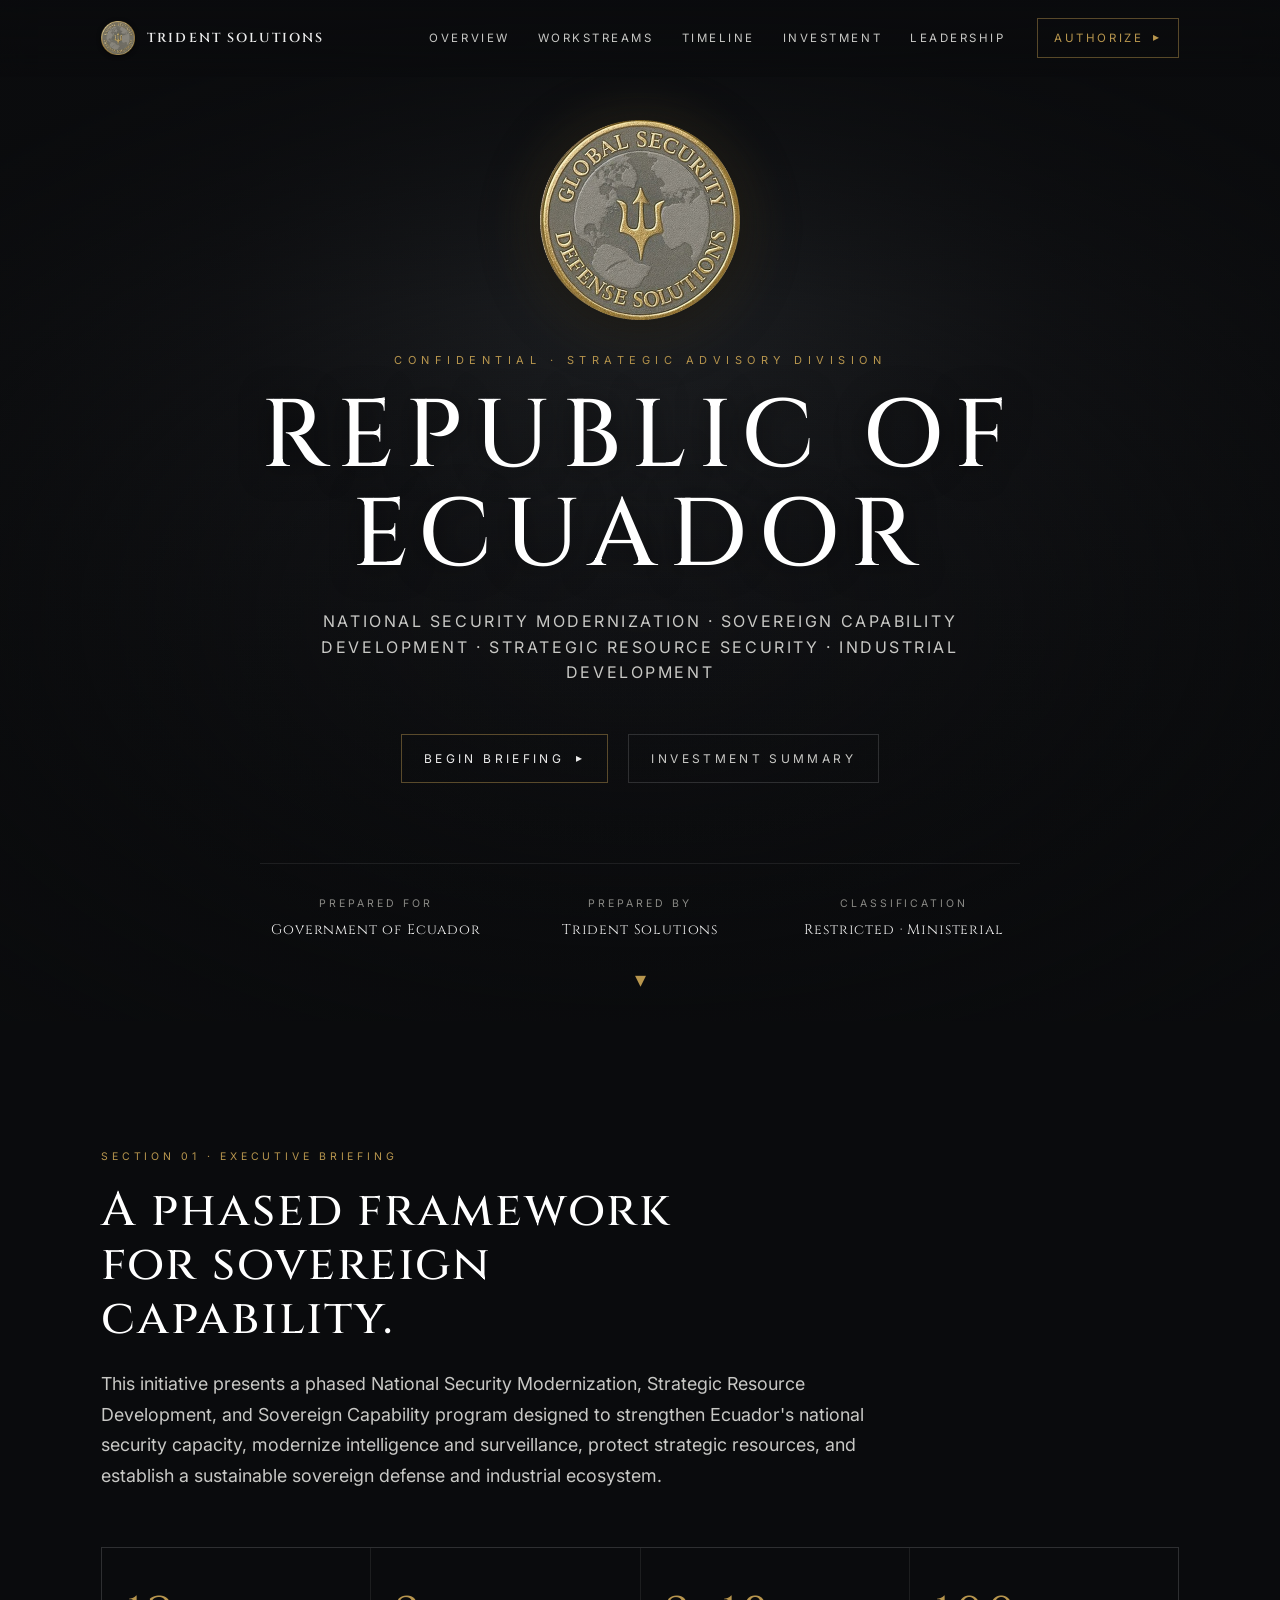
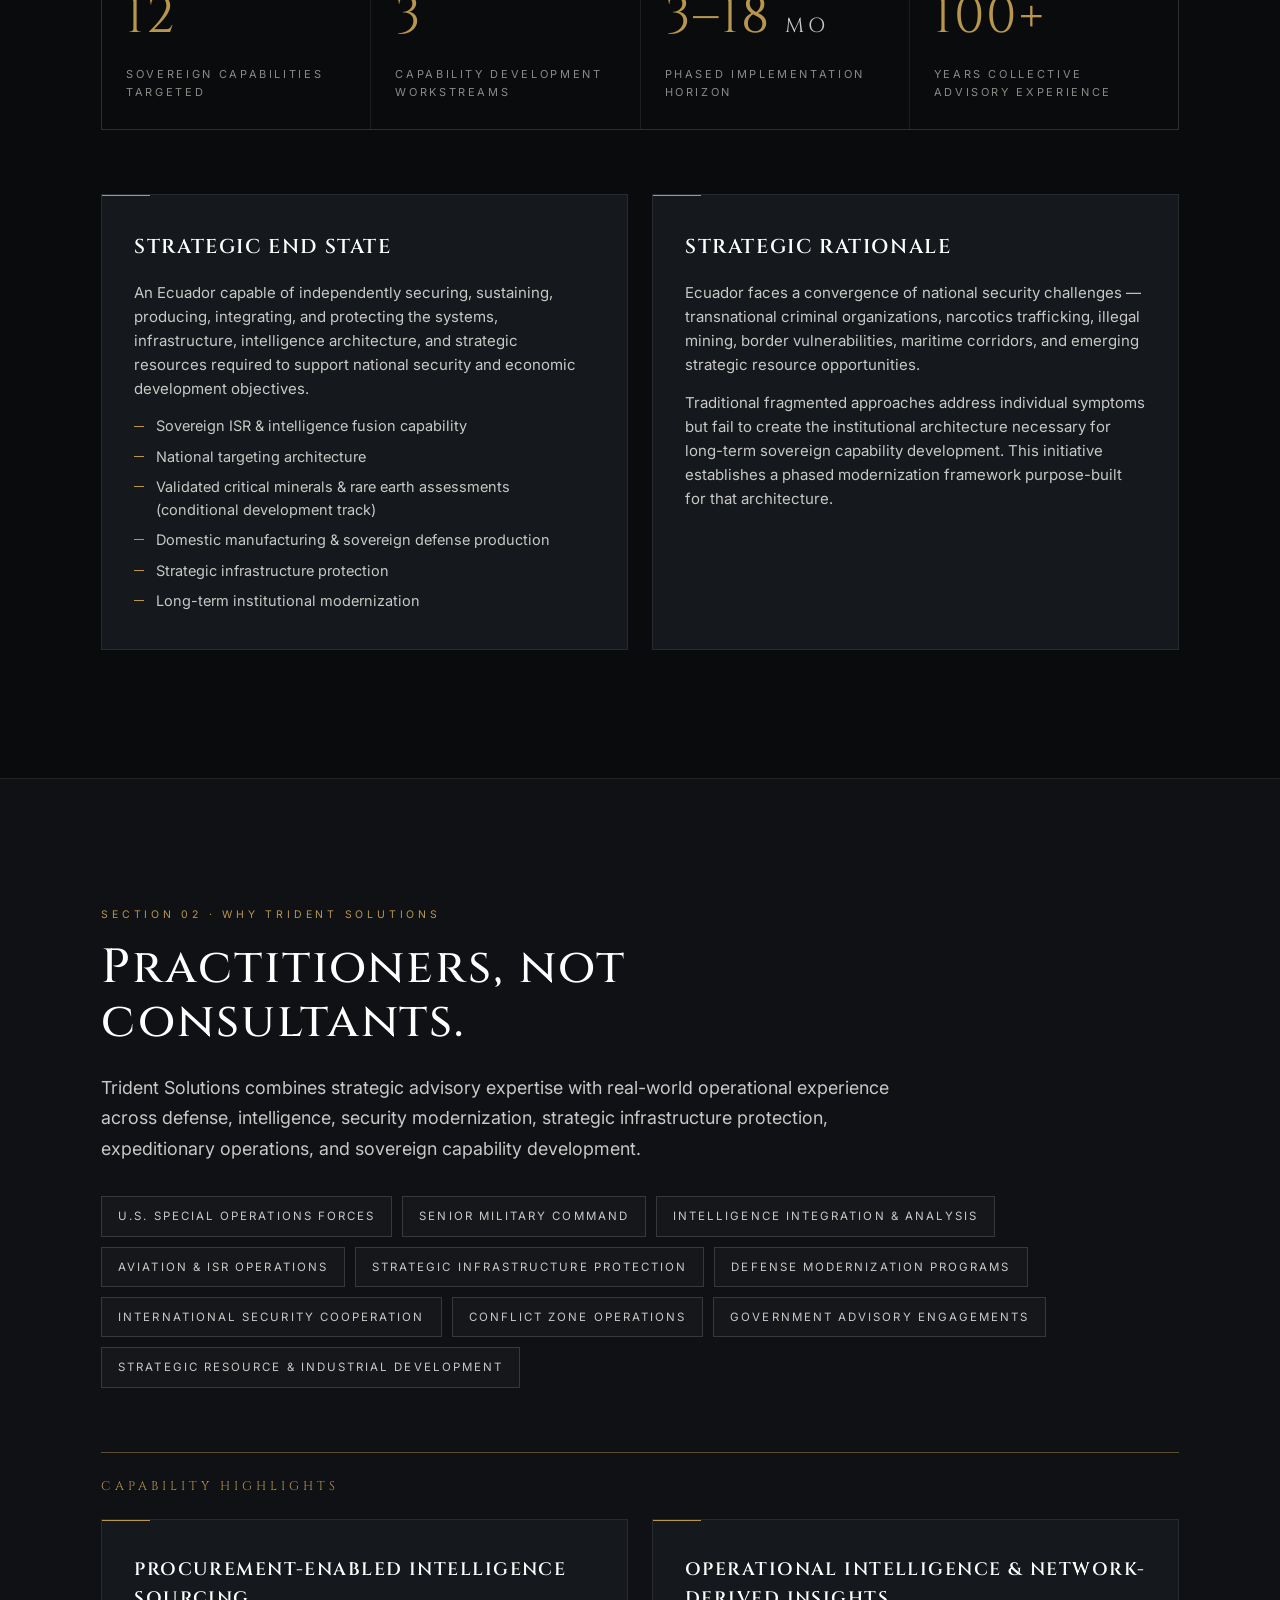
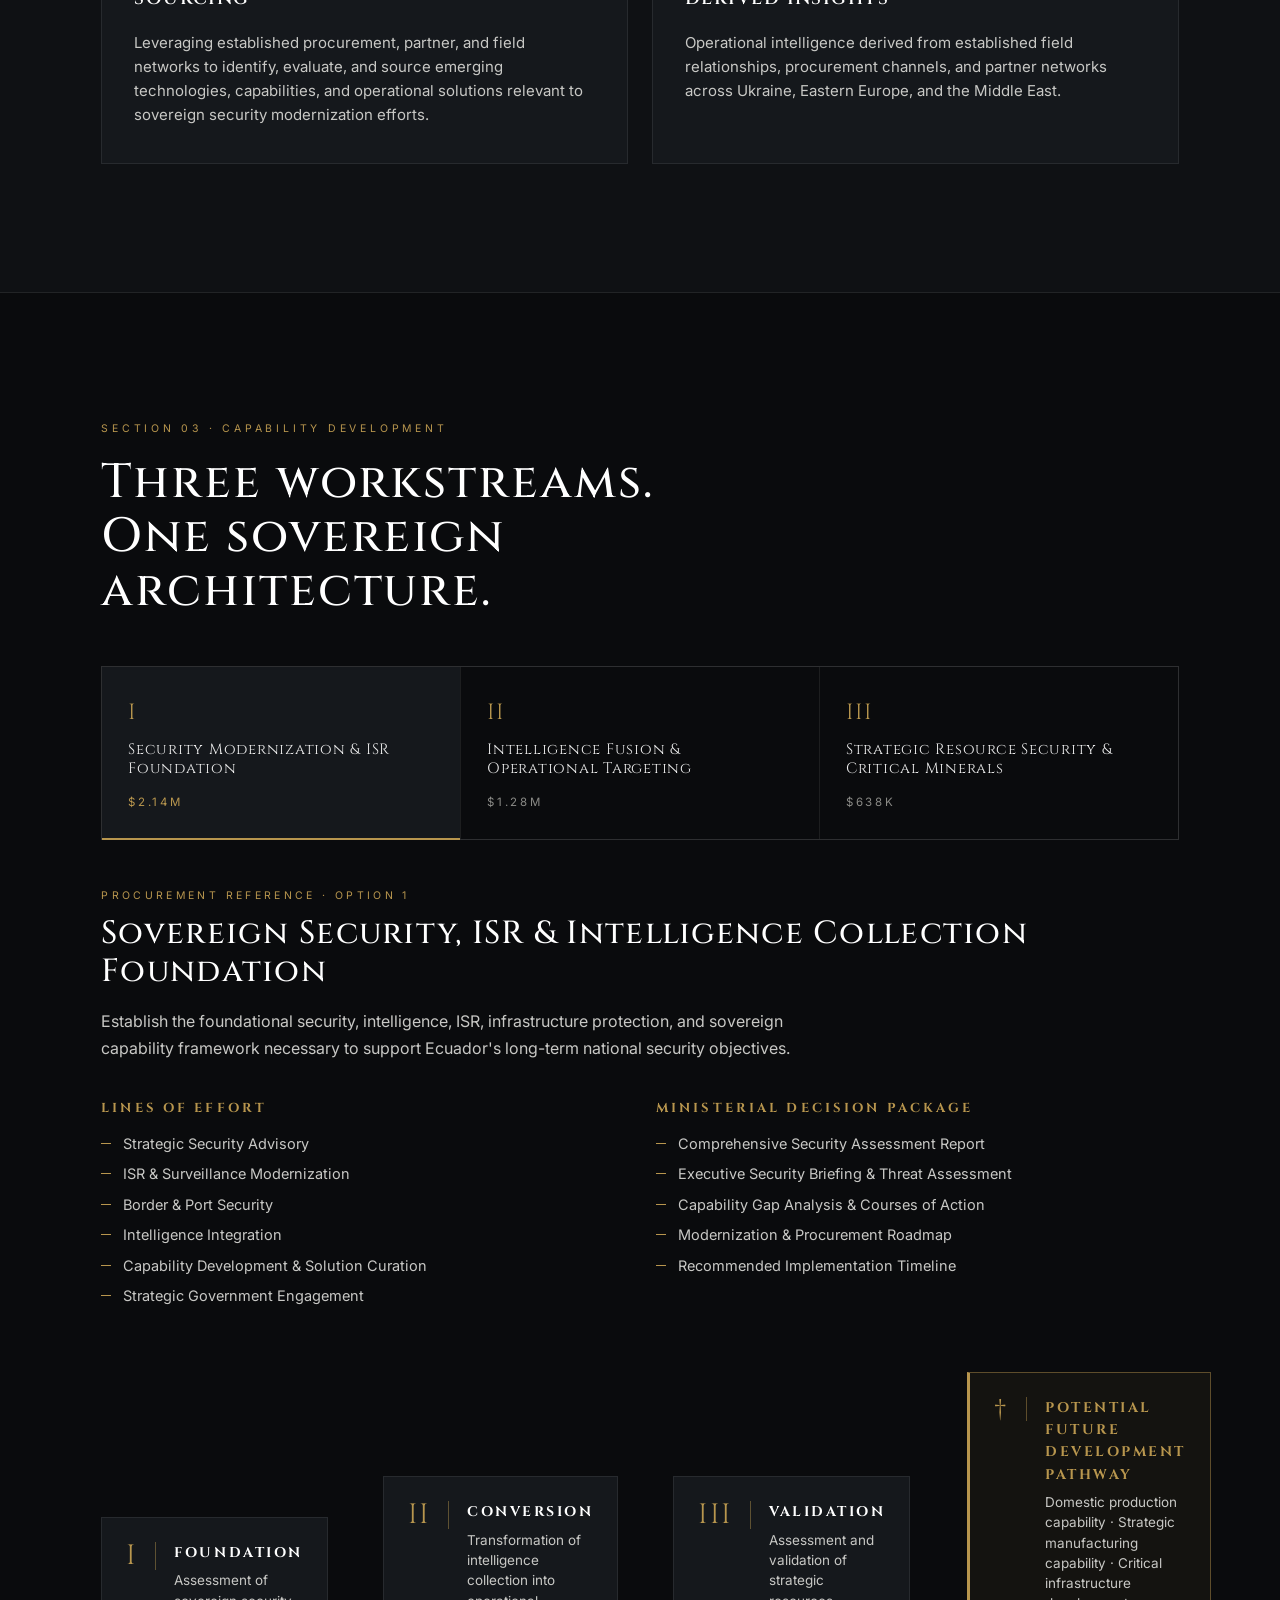
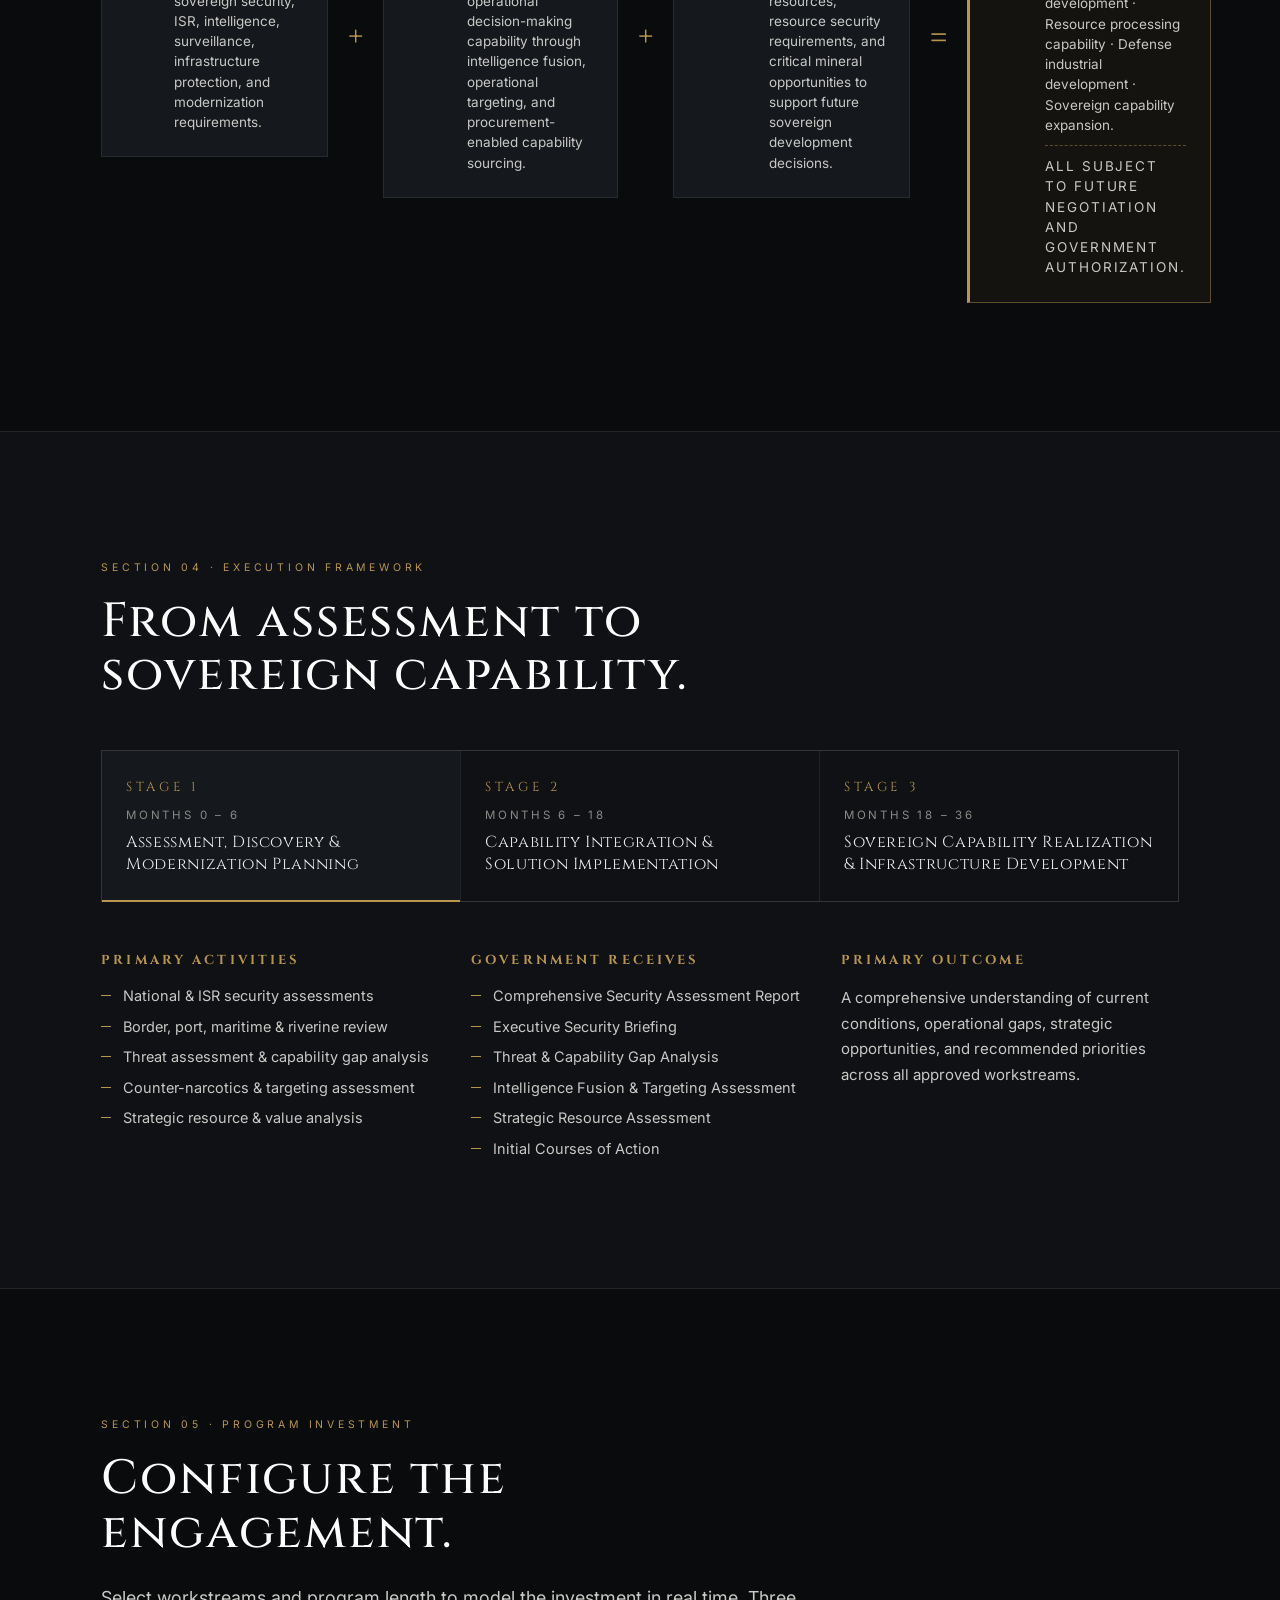
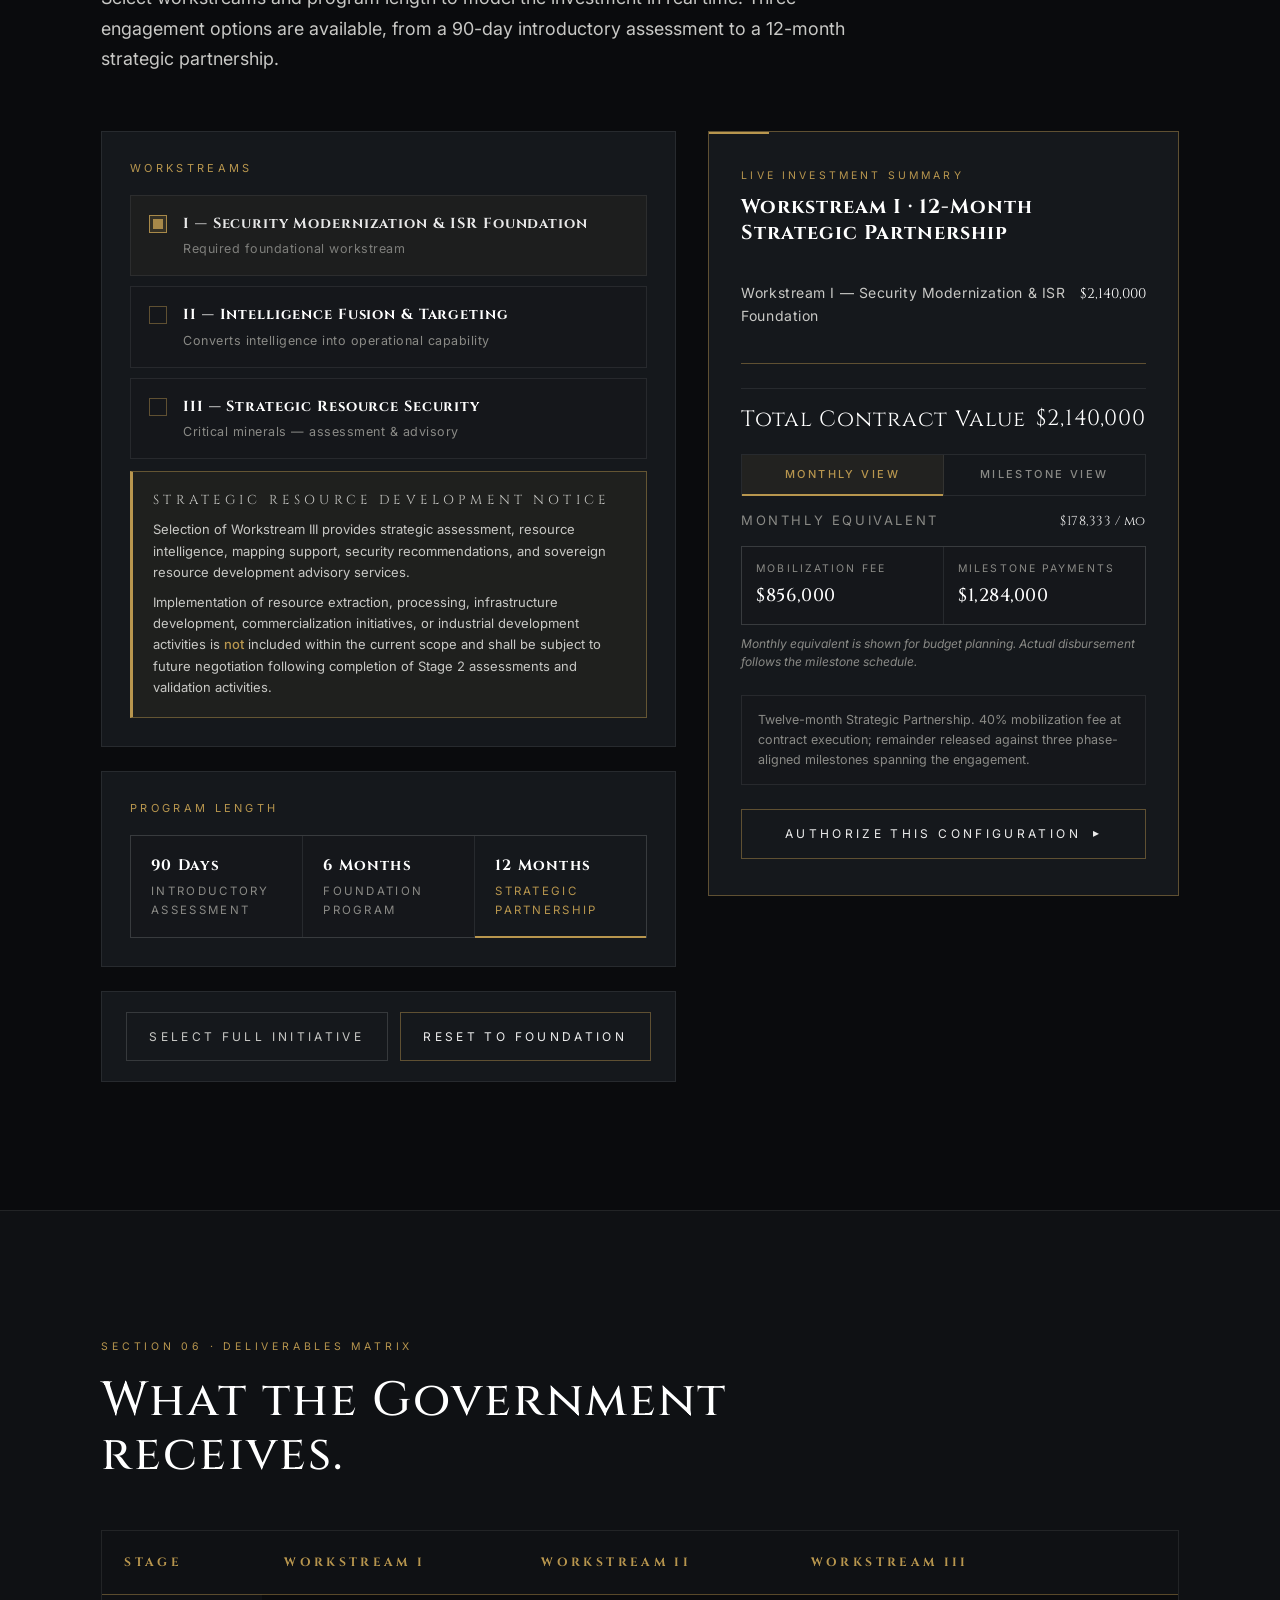
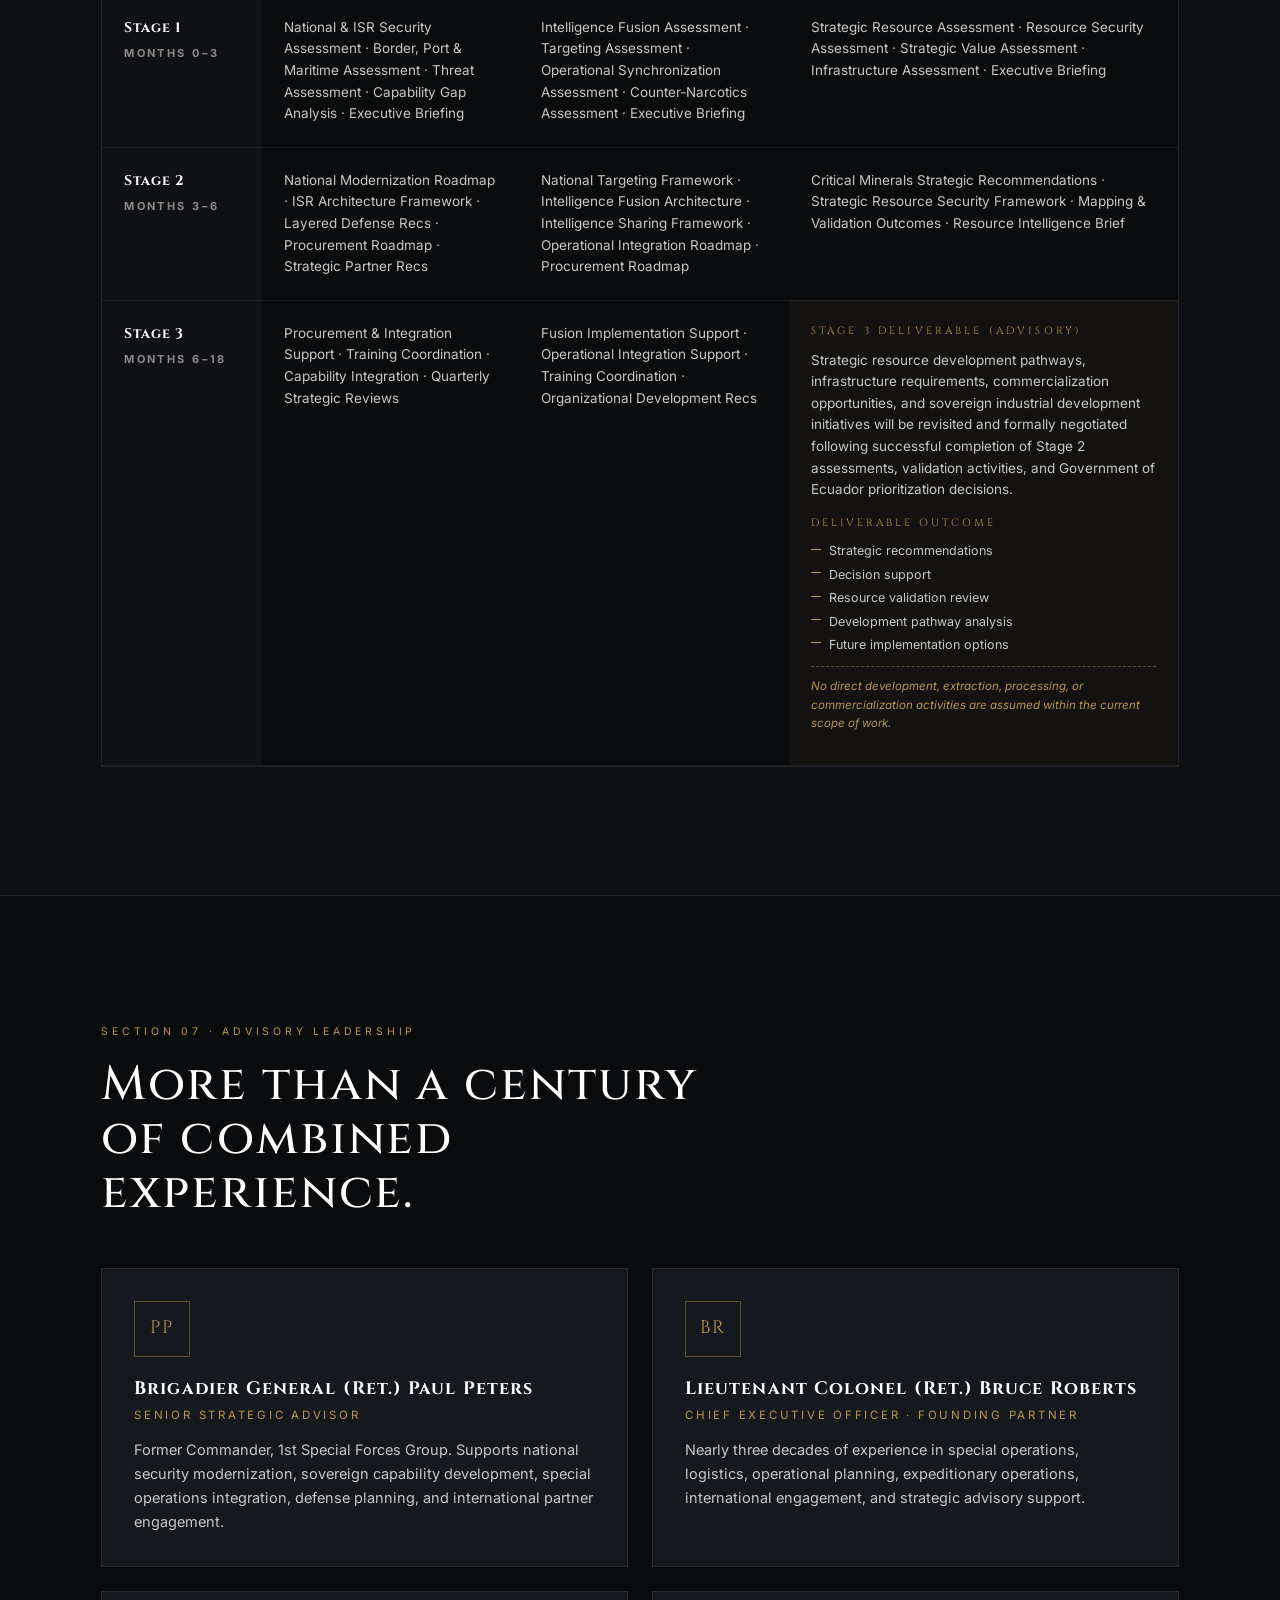
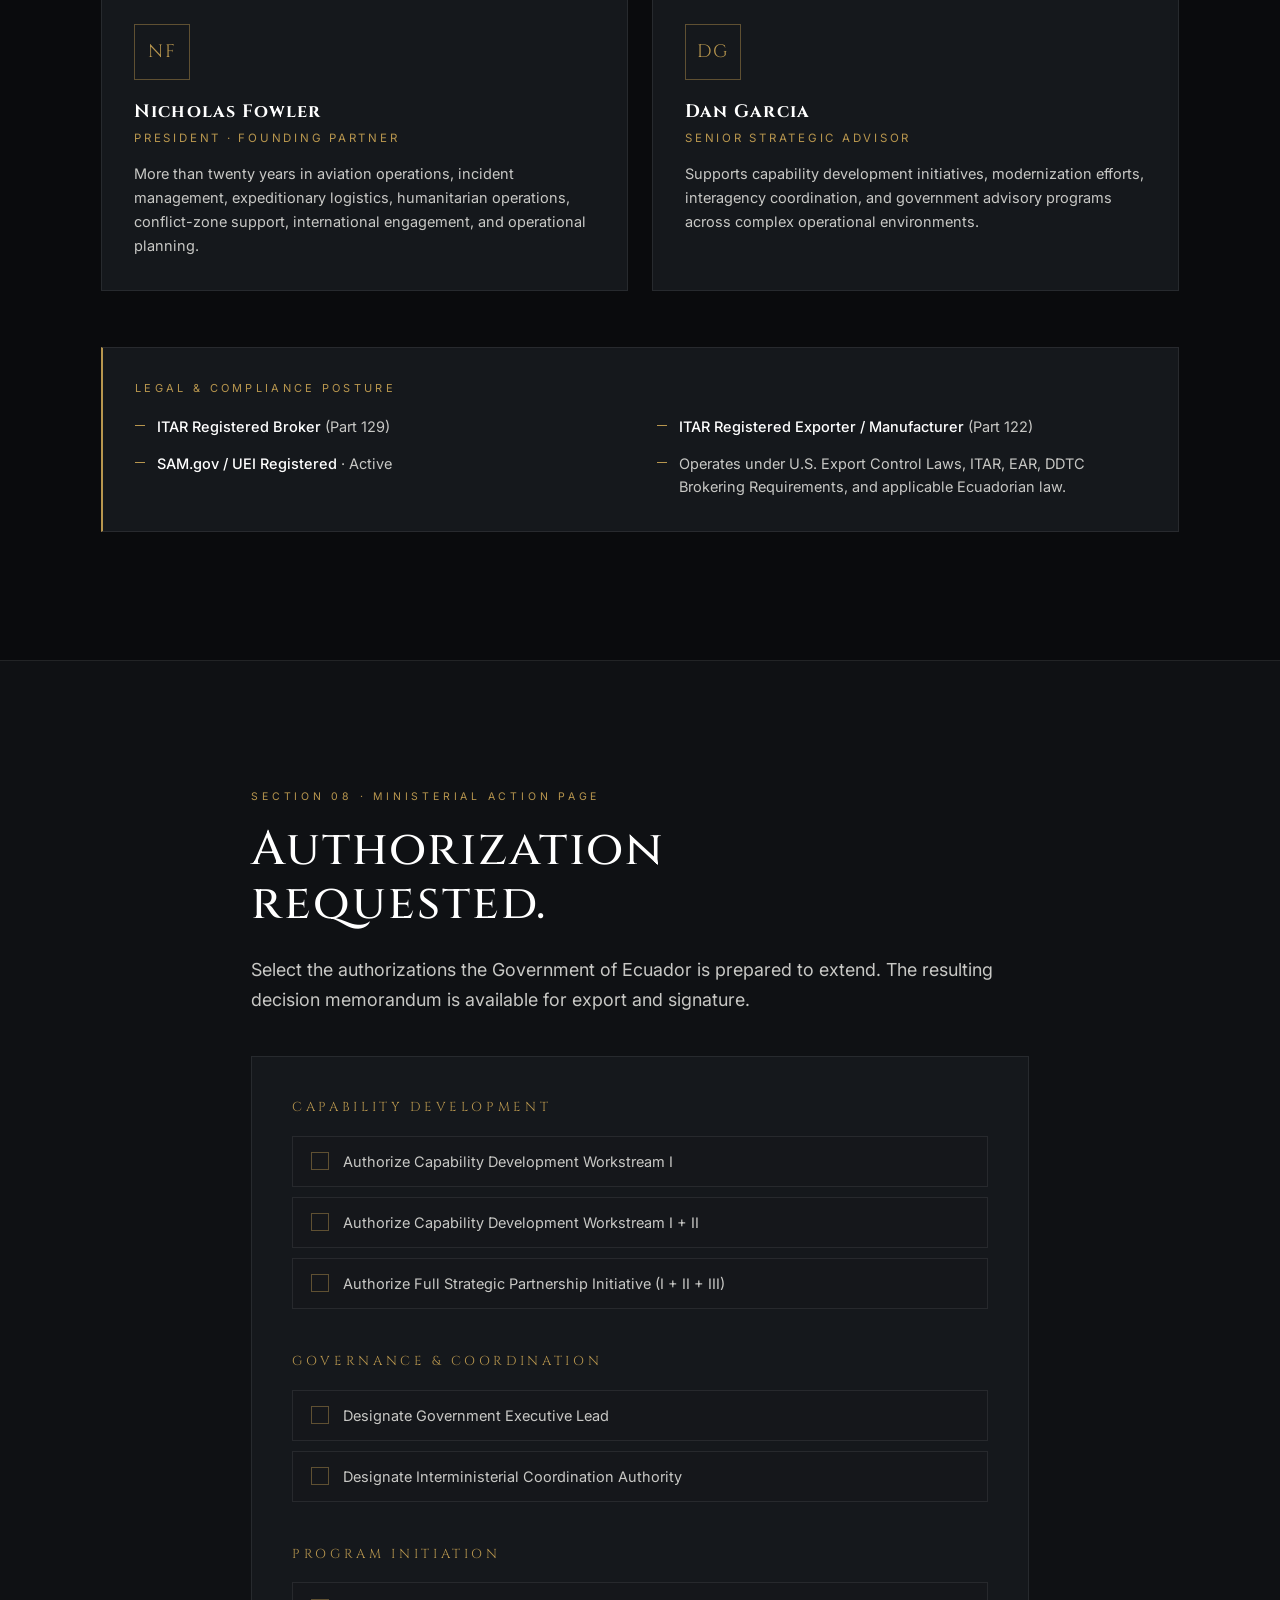
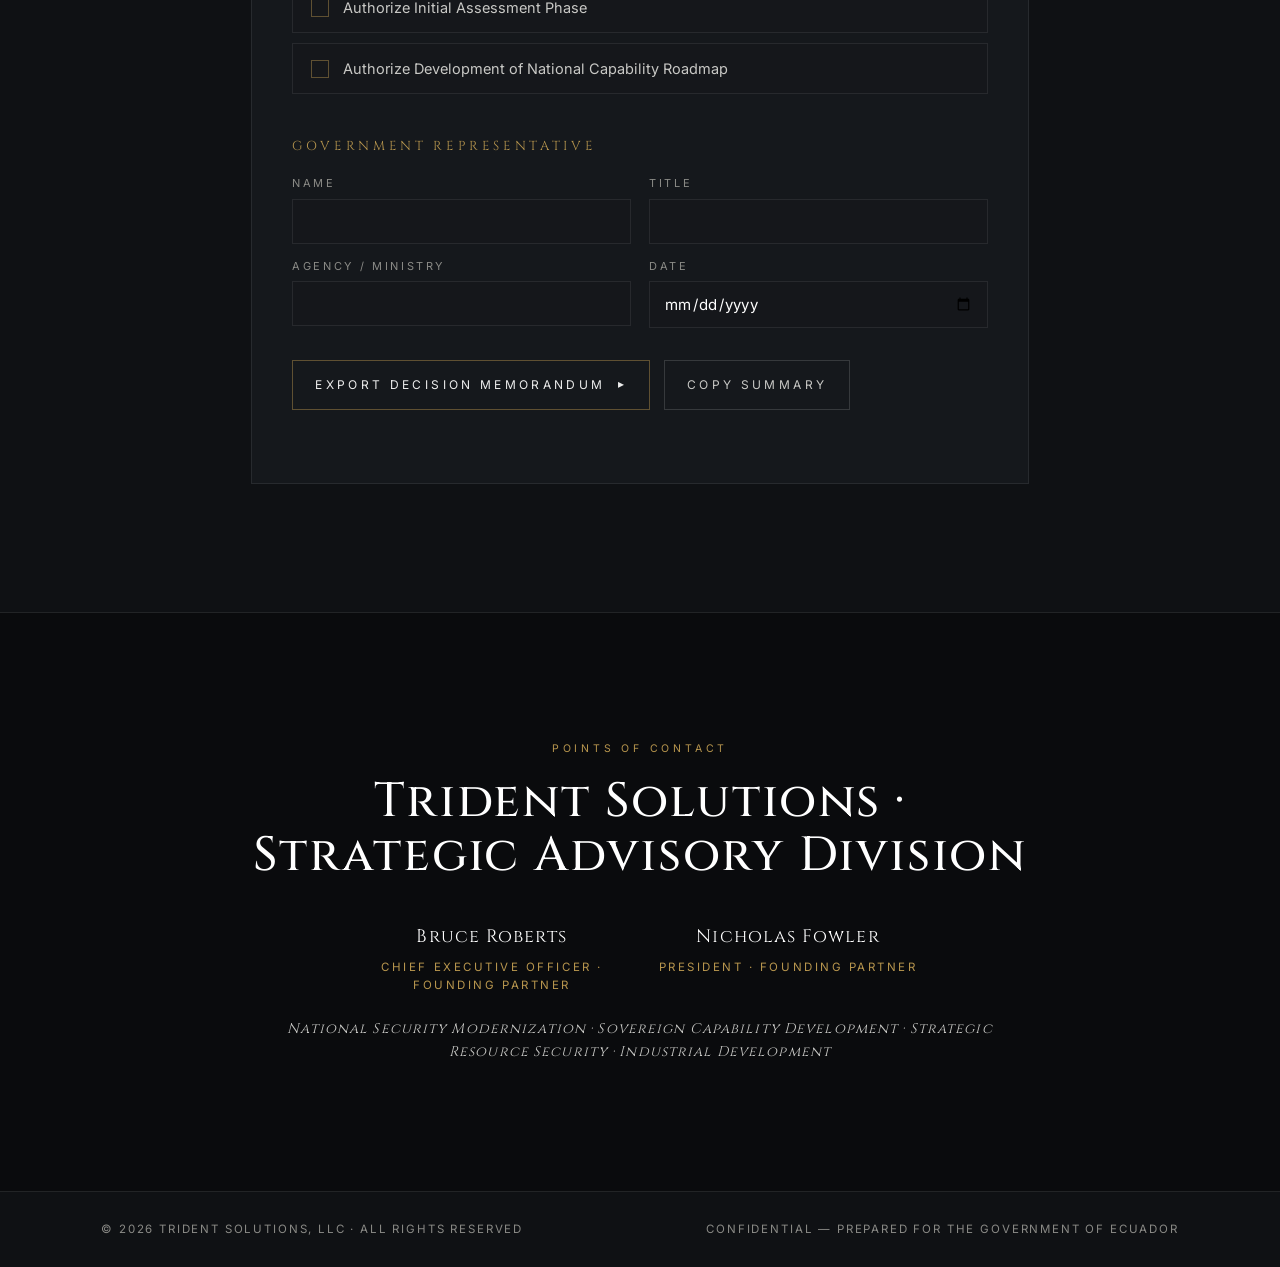
==== commit 6af4824d: "Add files via upload" ====
--- a/index.html
+++ b/index.html
@@ -20,19 +20,13 @@
       <span class="brand-name">Trident&nbsp;Solutions</span>
     </a>
     <nav class="nav-links" aria-label="Primary">
-      <a href="#overview" data-i18n="nav.overview">Overview</a>
-      <a href="#workstreams" data-i18n="nav.workstreams">Workstreams</a>
-      <a href="#timeline" data-i18n="nav.timeline">Timeline</a>
-      <a href="#configurator" data-i18n="nav.investment">Investment</a>
-      <a href="#leadership" data-i18n="nav.leadership">Leadership</a>
+      <a href="#overview">Overview</a>
+      <a href="#workstreams">Workstreams</a>
+      <a href="#timeline">Timeline</a>
+      <a href="#configurator">Investment</a>
+      <a href="#leadership">Leadership</a>
     </nav>
-    <div class="nav-right">
-      <div class="lang-switch" role="group" aria-label="Language" data-i18n-aria="lang.tooltip">
-        <button type="button" class="lang-btn is-active" data-lang="en" aria-pressed="true">EN</button>
-        <button type="button" class="lang-btn" data-lang="es" aria-pressed="false">ES</button>
-      </div>
-      <a class="nav-cta" href="#authorize"><span data-i18n="nav.authorize">Authorize</span>&nbsp;<span class="arr">▸</span></a>
-    </div>
+    <a class="nav-cta" href="#authorize">Authorize&nbsp;<span class="arr">▸</span></a>
   </div>
 </header>
 
@@ -44,17 +38,17 @@
     <div class="seal" aria-hidden="true">
       <img src="seal.png" alt="Trident Solutions — Global Security · Defense Solutions" />
     </div>
-    <p class="eyebrow" data-i18n="hero.eyebrow">Confidential · Strategic Advisory Division</p>
-    <h1 class="hero-title" data-i18n="hero.title">Republic of Ecuador</h1>
-    <p class="hero-sub" data-i18n="hero.sub">National Security Modernization · Sovereign Capability Development · Strategic Resource Security · Industrial Development</p>
+    <p class="eyebrow">Confidential · Strategic Advisory Division</p>
+    <h1 class="hero-title">Republic of Ecuador</h1>
+    <p class="hero-sub">National Security Modernization · Sovereign Capability Development · Strategic Resource Security · Industrial Development</p>
     <div class="hero-actions">
-      <a href="#overview" class="btn-line"><span data-i18n="hero.cta1">Begin Briefing</span><span class="arr">▸</span></a>
-      <a href="#configurator" class="btn-ghost" data-i18n="hero.cta2">Investment Summary</a>
+      <a href="#overview" class="btn-line">Begin Briefing<span class="arr">▸</span></a>
+      <a href="#configurator" class="btn-ghost">Investment Summary</a>
     </div>
     <div class="hero-meta">
-      <div><span class="k" data-i18n="hero.meta.preparedFor">Prepared For</span><span class="v" data-i18n="hero.meta.preparedForVal">Government of Ecuador</span></div>
-      <div><span class="k" data-i18n="hero.meta.preparedBy">Prepared By</span><span class="v" data-i18n="hero.meta.preparedByVal">Trident Solutions</span></div>
-      <div><span class="k" data-i18n="hero.meta.classification">Classification</span><span class="v" data-i18n="hero.meta.classificationVal">Restricted · Ministerial</span></div>
+      <div><span class="k">Prepared For</span><span class="v">Government of Ecuador</span></div>
+      <div><span class="k">Prepared By</span><span class="v">Trident Solutions</span></div>
+      <div><span class="k">Classification</span><span class="v">Restricted · Ministerial</span></div>
     </div>
   </div>
   <a href="#overview" class="scroll-cue" aria-label="Scroll">▾</a>
@@ -63,35 +57,34 @@
 <!-- ============== EXECUTIVE OVERVIEW ============== -->
 <section class="section" id="overview">
   <div class="container">
-    <p class="section-eyebrow" data-i18n="ov.eyebrow">Section 01 · Executive Briefing</p>
-    <h2 class="section-title" data-i18n="ov.title">A phased framework for sovereign capability.</h2>
-    <p class="lede" data-i18n="ov.lede1">This initiative presents a phased National Security Modernization, Strategic Resource Development, and Sovereign Capability Program designed to strengthen Ecuador's national security capacity, modernize intelligence and surveillance capabilities, protect strategic resources, and establish a sustainable sovereign defense and industrial ecosystem.</p>
-    <p class="lede" data-i18n="ov.lede2">Through strategic stakeholder engagement, capital deployment coordination, critical infrastructure investment support, and economic development initiatives, the program is structured to deliver both immediate capability enhancements and a long-term pathway toward sovereign resilience, industrial growth, and national security modernization.</p>
+    <p class="section-eyebrow">Section 01 · Executive Briefing</p>
+    <h2 class="section-title">A phased framework for sovereign capability.</h2>
+    <p class="lede">This initiative presents a phased National Security Modernization, Strategic Resource Development, and Sovereign Capability program designed to strengthen Ecuador's national security capacity, modernize intelligence and surveillance, protect strategic resources, and establish a sustainable sovereign defense and industrial ecosystem.</p>
 
     <div class="stat-row">
-      <div class="stat"><div class="stat-num">12</div><div class="stat-label" data-i18n="ov.stat1">Sovereign capabilities targeted</div></div>
-      <div class="stat"><div class="stat-num">3</div><div class="stat-label" data-i18n="ov.stat2">Capability development workstreams</div></div>
-      <div class="stat"><div class="stat-num">3–18<span class="unit">&nbsp;<span data-i18n="ov.stat3.unit">mo</span></span></div><div class="stat-label" data-i18n="ov.stat3">Phased implementation horizon</div></div>
-      <div class="stat"><div class="stat-num">150+</div><div class="stat-label" data-i18n="ov.stat4">Years collective experience</div></div>
+      <div class="stat"><div class="stat-num">12</div><div class="stat-label">Sovereign capabilities targeted</div></div>
+      <div class="stat"><div class="stat-num">3</div><div class="stat-label">Capability development workstreams</div></div>
+      <div class="stat"><div class="stat-num">3–18<span class="unit">&nbsp;mo</span></div><div class="stat-label">Phased implementation horizon</div></div>
+      <div class="stat"><div class="stat-num">100+</div><div class="stat-label">Years collective advisory experience</div></div>
     </div>
 
     <div class="grid-2">
       <div class="card">
-        <h3 data-i18n="ov.card1.h">Strategic End State</h3>
-        <p data-i18n="ov.card1.p">An Ecuador capable of independently securing, sustaining, producing, integrating, and protecting the systems, infrastructure, intelligence architecture, and strategic resources required to support national security and economic development objectives.</p>
+        <h3>Strategic End State</h3>
+        <p>An Ecuador capable of independently securing, sustaining, producing, integrating, and protecting the systems, infrastructure, intelligence architecture, and strategic resources required to support national security and economic development objectives.</p>
         <ul class="checks">
-          <li data-i18n="ov.card1.li1">Sovereign ISR &amp; intelligence fusion capability</li>
-          <li data-i18n="ov.card1.li2">National targeting architecture</li>
-          <li data-i18n="ov.card1.li3">Validated critical minerals &amp; rare earth assessments (conditional development track)</li>
-          <li data-i18n="ov.card1.li4">Domestic manufacturing &amp; sovereign defense production</li>
-          <li data-i18n="ov.card1.li5">Strategic infrastructure protection</li>
-          <li data-i18n="ov.card1.li6">Long-term institutional modernization</li>
+          <li>Sovereign ISR &amp; intelligence fusion capability</li>
+          <li>National targeting architecture</li>
+          <li>Validated critical minerals &amp; rare earth assessments (conditional development track)</li>
+          <li>Domestic manufacturing &amp; sovereign defense production</li>
+          <li>Strategic infrastructure protection</li>
+          <li>Long-term institutional modernization</li>
         </ul>
       </div>
       <div class="card">
-        <h3 data-i18n="ov.card2.h">Strategic Rationale</h3>
-        <p data-i18n="ov.card2.p1">Ecuador faces a convergence of national security challenges — transnational criminal organizations, narcotics trafficking, illegal mining, border vulnerabilities, maritime corridors, and emerging strategic resource opportunities.</p>
-        <p data-i18n="ov.card2.p2">Traditional fragmented approaches address individual symptoms but fail to create the institutional architecture necessary for long-term sovereign capability development. This initiative establishes a phased modernization framework purpose-built for that architecture.</p>
+        <h3>Strategic Rationale</h3>
+        <p>Ecuador faces a convergence of national security challenges — transnational criminal organizations, narcotics trafficking, illegal mining, border vulnerabilities, maritime corridors, and emerging strategic resource opportunities.</p>
+        <p>Traditional fragmented approaches address individual symptoms but fail to create the institutional architecture necessary for long-term sovereign capability development. This initiative establishes a phased modernization framework purpose-built for that architecture.</p>
       </div>
     </div>
   </div>
@@ -100,35 +93,31 @@
 <!-- ============== WHY TRIDENT ============== -->
 <section class="section dark-band" id="why">
   <div class="container">
-    <p class="section-eyebrow" data-i18n="why.eyebrow">Section 02 · Why Trident Solutions</p>
-    <h2 class="section-title" data-i18n="why.title">Practitioners, not consultants.</h2>
-    <p class="lede" data-i18n="why.lede">Trident Solutions combines strategic advisory expertise with real-world operational experience across defense, intelligence, security modernization, strategic infrastructure protection, expeditionary operations, and sovereign capability development.</p>
+    <p class="section-eyebrow">Section 02 · Why Trident Solutions</p>
+    <h2 class="section-title">Practitioners, not consultants.</h2>
+    <p class="lede">Trident Solutions combines strategic advisory expertise with real-world operational experience across defense, intelligence, security modernization, strategic infrastructure protection, expeditionary operations, and sovereign capability development.</p>
     <div class="chips">
-      <span class="chip" data-i18n="why.chip1">U.S. Special Operations Forces</span>
-      <span class="chip" data-i18n="why.chip2">Senior Military Command</span>
-      <span class="chip" data-i18n="why.chip3">Intelligence Integration &amp; Analysis</span>
-      <span class="chip" data-i18n="why.chip4">Aviation &amp; ISR Operations</span>
-      <span class="chip" data-i18n="why.chip5">Strategic Infrastructure Protection</span>
-      <span class="chip" data-i18n="why.chip6">Defense Modernization Programs</span>
-      <span class="chip" data-i18n="why.chip7">International Security Cooperation</span>
-      <span class="chip" data-i18n="why.chip8">Conflict Zone Operations</span>
-      <span class="chip" data-i18n="why.chip9">Government Advisory Engagements</span>
-      <span class="chip" data-i18n="why.chip10">Strategic Resource &amp; Industrial Development</span>
-    </div>
-
-    <p class="section-sub-eyebrow" data-i18n="why.sub">Capability Highlights</p>
+      <span class="chip">U.S. Special Operations Forces</span>
+      <span class="chip">Senior Military Command</span>
+      <span class="chip">Intelligence Integration &amp; Analysis</span>
+      <span class="chip">Aviation &amp; ISR Operations</span>
+      <span class="chip">Strategic Infrastructure Protection</span>
+      <span class="chip">Defense Modernization Programs</span>
+      <span class="chip">International Security Cooperation</span>
+      <span class="chip">Conflict Zone Operations</span>
+      <span class="chip">Government Advisory Engagements</span>
+      <span class="chip">Strategic Resource &amp; Industrial Development</span>
+    </div>
+
+    <p class="section-sub-eyebrow">Capability Highlights</p>
     <div class="grid-2 cap-highlights">
       <div class="card">
-        <h3 data-i18n="why.cap1.h">Procurement-Enabled Intelligence Sourcing</h3>
-        <p data-i18n="why.cap1.p">Leveraging established procurement, partner, and field networks to identify, evaluate, and source emerging technologies, capabilities, and operational solutions relevant to sovereign security modernization efforts.</p>
+        <h3>Procurement-Enabled Intelligence Sourcing</h3>
+        <p>Leveraging established procurement, partner, and field networks to identify, evaluate, and source emerging technologies, capabilities, and operational solutions relevant to sovereign security modernization efforts.</p>
       </div>
       <div class="card">
-        <h3 data-i18n="why.cap2.h">Operational Intelligence &amp; Network-Derived Insights</h3>
-        <p data-i18n="why.cap2.p">Operational intelligence derived from established field relationships, procurement channels, and partner networks across Ukraine, Eastern Europe, and the Middle East.</p>
-      </div>
-      <div class="card">
-        <h3 data-i18n="why.cap3.h">Capital Deployment, Strategic Investment Coordination &amp; Critical Infrastructure Development</h3>
-        <p data-i18n="why.cap3.p">Facilitating the alignment of strategic capital, investment partnerships, and critical infrastructure initiatives to support sovereign capability development, industrial modernization, economic growth, and long-term national security objectives.</p>
+        <h3>Operational Intelligence &amp; Network-Derived Insights</h3>
+        <p>Operational intelligence derived from established field relationships, procurement channels, and partner networks across Ukraine, Eastern Europe, and the Middle East.</p>
       </div>
     </div>
   </div>
@@ -137,23 +126,23 @@
 <!-- ============== WORKSTREAMS (TABS) ============== -->
 <section class="section" id="workstreams">
   <div class="container">
-    <p class="section-eyebrow" data-i18n="ws.eyebrow">Section 03 · Capability Development</p>
-    <h2 class="section-title" data-i18n="ws.title">Three workstreams. One sovereign architecture.</h2>
+    <p class="section-eyebrow">Section 03 · Capability Development</p>
+    <h2 class="section-title">Three workstreams. One sovereign architecture.</h2>
 
     <div class="tabs" role="tablist">
       <button class="tab is-active" data-tab="ws1" role="tab" aria-selected="true">
         <span class="tab-num">I</span>
-        <span class="tab-name" data-i18n="ws1.tab.name">Security Modernization &amp; ISR Foundation</span>
+        <span class="tab-name">Security Modernization &amp; ISR Foundation</span>
         <span class="tab-val">$2.14M</span>
       </button>
       <button class="tab" data-tab="ws2" role="tab" aria-selected="false">
         <span class="tab-num">II</span>
-        <span class="tab-name" data-i18n="ws2.tab.name">Intelligence Fusion &amp; Operational Targeting</span>
+        <span class="tab-name">Intelligence Fusion &amp; Operational Targeting</span>
         <span class="tab-val">$1.28M</span>
       </button>
       <button class="tab" data-tab="ws3" role="tab" aria-selected="false">
         <span class="tab-num">III</span>
-        <span class="tab-name" data-i18n="ws3.tab.name">Strategic Resource Security &amp; Critical Minerals</span>
+        <span class="tab-name">Strategic Resource Security &amp; Critical Minerals</span>
         <span class="tab-val">$638K</span>
       </button>
     </div>
@@ -161,30 +150,30 @@
     <!-- WS1 -->
     <div class="tab-panel is-active" id="ws1" role="tabpanel">
       <div class="ws-head">
-        <p class="ws-tag" data-i18n="ws1.tag">Procurement Reference · Option 1</p>
-        <h3 data-i18n="ws1.h">Sovereign Security, ISR &amp; Intelligence Collection Foundation</h3>
-        <p class="ws-mission" data-i18n="ws1.mission">Establish the foundational security, intelligence, ISR, infrastructure protection, and sovereign capability framework necessary to support Ecuador's long-term national security objectives.</p>
+        <p class="ws-tag">Procurement Reference · Option 1</p>
+        <h3>Sovereign Security, ISR &amp; Intelligence Collection Foundation</h3>
+        <p class="ws-mission">Establish the foundational security, intelligence, ISR, infrastructure protection, and sovereign capability framework necessary to support Ecuador's long-term national security objectives.</p>
       </div>
       <div class="ws-grid">
         <div>
-          <h4 data-i18n="ws.lines">Lines of Effort</h4>
+          <h4>Lines of Effort</h4>
           <ul class="checks">
-            <li data-i18n="ws1.eff1">Strategic Security Advisory</li>
-            <li data-i18n="ws1.eff2">ISR &amp; Surveillance Modernization</li>
-            <li data-i18n="ws1.eff3">Border &amp; Port Security</li>
-            <li data-i18n="ws1.eff4">Intelligence Integration</li>
-            <li data-i18n="ws1.eff5">Capability Development &amp; Solution Curation</li>
-            <li data-i18n="ws1.eff6">Strategic Government Engagement</li>
+            <li>Strategic Security Advisory</li>
+            <li>ISR &amp; Surveillance Modernization</li>
+            <li>Border &amp; Port Security</li>
+            <li>Intelligence Integration</li>
+            <li>Capability Development &amp; Solution Curation</li>
+            <li>Strategic Government Engagement</li>
           </ul>
         </div>
         <div>
-          <h4 data-i18n="ws.decision">Ministerial Decision Package</h4>
+          <h4>Ministerial Decision Package</h4>
           <ul class="checks">
-            <li data-i18n="ws1.del1">Comprehensive Security Assessment Report</li>
-            <li data-i18n="ws1.del2">Executive Security Briefing &amp; Threat Assessment</li>
-            <li data-i18n="ws1.del3">Capability Gap Analysis &amp; Courses of Action</li>
-            <li data-i18n="ws1.del4">Modernization &amp; Procurement Roadmap</li>
-            <li data-i18n="ws1.del5">Recommended Implementation Timeline</li>
+            <li>Comprehensive Security Assessment Report</li>
+            <li>Executive Security Briefing &amp; Threat Assessment</li>
+            <li>Capability Gap Analysis &amp; Courses of Action</li>
+            <li>Modernization &amp; Procurement Roadmap</li>
+            <li>Recommended Implementation Timeline</li>
           </ul>
         </div>
       </div>
@@ -193,30 +182,30 @@
     <!-- WS2 -->
     <div class="tab-panel" id="ws2" role="tabpanel">
       <div class="ws-head">
-        <p class="ws-tag" data-i18n="ws2.tag">Procurement Reference · Option 1B</p>
-        <h3 data-i18n="ws2.h">Intelligence Fusion, Targeting &amp; Operational Integration</h3>
-        <p class="ws-mission" data-i18n="ws2.mission">Transformation of intelligence collection into operational decision-making capability through intelligence fusion, operational targeting, and procurement-enabled capability sourcing — integrating ISR, analytical workflows, operational planning, and interagency coordination frameworks.</p>
+        <p class="ws-tag">Procurement Reference · Option 1B</p>
+        <h3>Intelligence Fusion, Targeting &amp; Operational Integration</h3>
+        <p class="ws-mission">Transformation of intelligence collection into operational decision-making capability through intelligence fusion, operational targeting, and procurement-enabled capability sourcing — integrating ISR, analytical workflows, operational planning, and interagency coordination frameworks.</p>
       </div>
       <div class="ws-grid">
         <div>
-          <h4 data-i18n="ws.lines">Lines of Effort</h4>
+          <h4>Lines of Effort</h4>
           <ul class="checks">
-            <li data-i18n="ws2.eff1">Intelligence Fusion</li>
-            <li data-i18n="ws2.eff2">Targeting Architecture</li>
-            <li data-i18n="ws2.eff3">ISR-to-Operations Integration</li>
-            <li data-i18n="ws2.eff4">Counter-Narcotics Operational Support</li>
-            <li data-i18n="ws2.eff5">Interagency Coordination</li>
-            <li data-i18n="ws2.eff6">Procurement-Enabled Capability Sourcing</li>
+            <li>Intelligence Fusion</li>
+            <li>Targeting Architecture</li>
+            <li>ISR-to-Operations Integration</li>
+            <li>Counter-Narcotics Operational Support</li>
+            <li>Interagency Coordination</li>
+            <li>Procurement-Enabled Capability Sourcing</li>
           </ul>
         </div>
         <div>
-          <h4 data-i18n="ws.decision">Ministerial Decision Package</h4>
+          <h4>Ministerial Decision Package</h4>
           <ul class="checks">
-            <li data-i18n="ws2.del1">Intelligence Fusion &amp; Targeting Assessment</li>
-            <li data-i18n="ws2.del2">National Targeting Framework</li>
-            <li data-i18n="ws2.del3">Intelligence Fusion Cell Blueprint</li>
-            <li data-i18n="ws2.del4">Operational Integration Roadmap</li>
-            <li data-i18n="ws2.del5">Procurement &amp; Capability Development Roadmap</li>
+            <li>Intelligence Fusion &amp; Targeting Assessment</li>
+            <li>National Targeting Framework</li>
+            <li>Intelligence Fusion Cell Blueprint</li>
+            <li>Operational Integration Roadmap</li>
+            <li>Procurement &amp; Capability Development Roadmap</li>
           </ul>
         </div>
       </div>
@@ -225,80 +214,79 @@
     <!-- WS3 -->
     <div class="tab-panel" id="ws3" role="tabpanel">
       <div class="ws-head">
-        <p class="ws-tag" data-i18n="ws3.tag">Procurement Reference · Option 1C</p>
-        <h3 data-i18n="ws3.h">Strategic Resource Security &amp; Critical Minerals Development</h3>
-        <p class="ws-mission" data-i18n-html="ws3.mission_html">Support the assessment, validation, and strategic recommendation development around Ecuador's critical minerals and strategic resource sector. Workstream III is structured as an advisory and assessment engagement; resource extraction, processing, infrastructure development, commercialization, and industrial activities are <strong>not</strong> assumed components of this engagement and shall remain subject to future evaluation, prioritization, and separate negotiation following completion of the assessment and validation phases.</p>
+        <p class="ws-tag">Procurement Reference · Option 1C</p>
+        <h3>Strategic Resource Security &amp; Critical Minerals Development</h3>
+        <p class="ws-mission">Support the assessment, validation, and strategic recommendation development around Ecuador's critical minerals and strategic resource sector. Workstream III is structured as an advisory and assessment engagement; resource extraction, processing, infrastructure development, commercialization, and industrial activities are <strong>not</strong> assumed components of this engagement and shall remain subject to future evaluation, prioritization, and separate negotiation following completion of the assessment and validation phases.</p>
       </div>
 
       <div class="stage-clarification ws3-clarify">
-        <p class="sc-eyebrow" data-i18n="ws3.clarify.eyebrow">Workstream III — Contract Structure Clarification</p>
-        <p class="sc-body" data-i18n="ws3.clarify.intro">Workstream III is available under three engagement options:</p>
+        <p class="sc-eyebrow">Workstream III — Contract Structure Clarification</p>
+        <p class="sc-body">Workstream III is available under three engagement options:</p>
         <ul class="sc-list ws3-terms">
-          <li data-i18n-html="ws3.opt.90d_html"><strong>90-Day</strong> — Introductory Assessment</li>
-          <li data-i18n-html="ws3.opt.6m_html"><strong>6-Month</strong> — Foundation Program</li>
-          <li data-i18n-html="ws3.opt.12m_html"><strong>12-Month</strong> — Advisory Information Edition</li>
+          <li><strong>90-Day</strong> — Introductory Assessment</li>
+          <li><strong>6-Month</strong> — Foundation Program</li>
+          <li><strong>12-Month</strong> — Advisory Information Edition</li>
         </ul>
-        <p class="sc-body" style="margin-top:14px" data-i18n-html="ws3.clarify.p1_html">Selection of the 12-Month Strategic Partnership Program for Workstream III does <strong>not</strong> automatically authorize or initiate strategic resource development, mining activities, extraction projects, processing facilities, commercialization efforts, or downstream infrastructure development.</p>
-        <p class="sc-body" data-i18n="ws3.clarify.p2">Instead, the 12-Month engagement allows and is intended for future advisory support, assessment refinement, strategic resource validation, stakeholder engagement, and development of strategic recommendations.</p>
-        <p class="sc-body" data-i18n="ws3.clarify.p3">The implementation of a strategic roadmap with regards to commercialization, operations, stakeholder engagement, and execution activities shall be revisited and formally negotiated upon successful completion of Stage 2 (6 Months), based upon validated mapping outcomes, geological findings, infrastructure feasibility, commercial viability, and Government of Ecuador priorities.</p>
+        <p class="sc-body" style="margin-top:14px">Selection of the 12-Month Strategic Partnership Program for Workstream III does <strong>not</strong> automatically authorize or initiate strategic resource development, mining activities, extraction projects, processing facilities, commercialization efforts, or downstream infrastructure development. Instead, the twelve-month engagement allows for continued advisory support, assessment refinement, strategic resource validation, stakeholder engagement, and development of strategic recommendations.</p>
+        <p class="sc-body">Rare earth minerals and critical minerals development activities shall be revisited and formally negotiated upon successful completion of Stage 2 based upon validated mapping outcomes, geological findings, infrastructure feasibility, commercial viability, and Government of Ecuador priorities.</p>
       </div>
       <div class="ws-grid">
         <div>
-          <h4 data-i18n="ws3.lines">Lines of Effort (Advisory)</h4>
+          <h4>Lines of Effort (Advisory)</h4>
           <ul class="checks">
-            <li data-i18n="ws3.eff1">Strategic Resource Identification &amp; Assessment</li>
-            <li data-i18n="ws3.eff2">Resource Security Recommendations</li>
-            <li data-i18n="ws3.eff3">Infrastructure Requirements Analysis</li>
-            <li data-i18n="ws3.eff4">Strategic Resource Mapping &amp; Validation</li>
-            <li data-i18n="ws3.eff5">Stakeholder Engagement Support</li>
-            <li data-i18n="ws3.eff6">Strategic Recommendation Development</li>
+            <li>Strategic Resource Identification &amp; Assessment</li>
+            <li>Resource Security Recommendations</li>
+            <li>Infrastructure Requirements Analysis</li>
+            <li>Strategic Resource Mapping &amp; Validation</li>
+            <li>Stakeholder Engagement Support</li>
+            <li>Strategic Recommendation Development</li>
           </ul>
         </div>
         <div>
-          <h4 data-i18n="ws.decision">Ministerial Decision Package</h4>
+          <h4>Ministerial Decision Package</h4>
           <ul class="checks">
-            <li data-i18n="ws3.del1">Strategic Resource &amp; Value Assessment</li>
-            <li data-i18n="ws3.del2">Resource Security Assessment</li>
-            <li data-i18n="ws3.del3">Critical Minerals Strategic Recommendations</li>
-            <li data-i18n="ws3.del4">Development Pathway Analysis (advisory)</li>
-            <li data-i18n="ws3.del5">Future Implementation Options Brief</li>
+            <li>Strategic Resource &amp; Value Assessment</li>
+            <li>Resource Security Assessment</li>
+            <li>Critical Minerals Strategic Recommendations</li>
+            <li>Development Pathway Analysis (advisory)</li>
+            <li>Future Implementation Options Brief</li>
           </ul>
         </div>
       </div>
     </div>
 
-    <!-- Progression diagram -->
+    <!-- Progression diagram (Workstream I + II + III = Potential Future Development) -->
     <div class="progression progression-v2">
       <div class="prog-step">
         <span class="prog-num">I</span>
         <div>
-          <strong data-i18n="prog.foundation">Foundation</strong>
-          <p data-i18n="prog.foundation.p">Assessment of sovereign security, ISR, intelligence, surveillance, infrastructure protection, and modernization requirements.</p>
+          <strong>Foundation</strong>
+          <p>Assessment of sovereign security, ISR, intelligence, surveillance, infrastructure protection, and modernization requirements.</p>
         </div>
       </div>
       <div class="prog-op">+</div>
       <div class="prog-step">
         <span class="prog-num">II</span>
         <div>
-          <strong data-i18n="prog.conversion">Conversion</strong>
-          <p data-i18n="prog.conversion.p">Transformation of intelligence collection into operational decision-making capability through intelligence fusion, operational targeting, and procurement-enabled capability sourcing.</p>
+          <strong>Conversion</strong>
+          <p>Transformation of intelligence collection into operational decision-making capability through intelligence fusion, operational targeting, and procurement-enabled capability sourcing.</p>
         </div>
       </div>
       <div class="prog-op">+</div>
       <div class="prog-step">
         <span class="prog-num">III</span>
         <div>
-          <strong data-i18n="prog.validation">Validation</strong>
-          <p data-i18n="prog.validation.p">Assessment and validation of strategic resources, resource security requirements, and critical mineral opportunities to support future sovereign development decisions.</p>
+          <strong>Validation</strong>
+          <p>Assessment and validation of strategic resources, resource security requirements, and critical mineral opportunities to support future sovereign development decisions.</p>
         </div>
       </div>
       <div class="prog-op prog-op-eq">=</div>
       <div class="prog-step prog-step-future">
         <span class="prog-num">†</span>
         <div>
-          <strong data-i18n="prog.future.h">Potential Future Development Pathway</strong>
-          <p data-i18n="prog.future.p">Domestic production capability · Strategic manufacturing capability · Critical infrastructure development · Resource processing capability · Defense industrial development · Sovereign capability expansion.</p>
-          <p class="prog-future-note" data-i18n="prog.future.note">All subject to future negotiation and Government authorization.</p>
+          <strong>Potential Future Development Pathway</strong>
+          <p>Domestic production capability · Strategic manufacturing capability · Critical infrastructure development · Resource processing capability · Defense industrial development · Sovereign capability expansion.</p>
+          <p class="prog-future-note">All subject to future negotiation and Government authorization.</p>
         </div>
       </div>
     </div>
@@ -308,144 +296,72 @@
 <!-- ============== TIMELINE ============== -->
 <section class="section dark-band" id="timeline">
   <div class="container">
-    <p class="section-eyebrow" data-i18n="tl.eyebrow">Section 04 · Execution Framework</p>
-    <h2 class="section-title" data-i18n="tl.title">From assessment to sovereign capability.</h2>
+    <p class="section-eyebrow">Section 04 · Execution Framework</p>
+    <h2 class="section-title">From assessment to sovereign capability.</h2>
 
     <div class="timeline">
       <button class="t-phase is-active" data-phase="p1">
-        <span class="t-stage" data-i18n="tl.stage1">Stage 1</span>
-        <span class="t-window" data-i18n="tl.p1.window">Months 0 – 3</span>
-        <span class="t-name" data-i18n="tl.p1.name">Assessment, Discovery &amp; Modernization Planning</span>
+        <span class="t-stage">Stage 1</span>
+        <span class="t-window">Months 0 – 6</span>
+        <span class="t-name">Assessment, Discovery &amp; Modernization Planning</span>
       </button>
       <button class="t-phase" data-phase="p2">
-        <span class="t-stage" data-i18n="tl.stage2">Stage 2</span>
-        <span class="t-window" data-i18n="tl.p2.window">Months 3 – 6</span>
-        <span class="t-name" data-i18n="tl.p2.name">Capability Integration &amp; Solution Implementation</span>
+        <span class="t-stage">Stage 2</span>
+        <span class="t-window">Months 6 – 18</span>
+        <span class="t-name">Capability Integration &amp; Solution Implementation</span>
       </button>
       <button class="t-phase" data-phase="p3">
-        <span class="t-stage" data-i18n="tl.stage3">Stage 3</span>
-        <span class="t-window" data-i18n="tl.p3.window">Months 6 – 12</span>
-        <span class="t-name" data-i18n="tl.p3.name">Sovereign Capability Realization &amp; Infrastructure Development</span>
+        <span class="t-stage">Stage 3</span>
+        <span class="t-window">Months 18 – 36</span>
+        <span class="t-name">Sovereign Capability Realization &amp; Infrastructure Development</span>
       </button>
     </div>
 
     <div class="t-detail">
       <div class="t-panel is-active" id="p1">
         <div class="t-grid">
-          <div>
-            <h4 data-i18n="tl.primaryActivities">Primary Activities</h4>
-            <ul class="checks">
-              <li data-i18n="tl.p1.act1">National &amp; ISR security assessments</li>
-              <li data-i18n="tl.p1.act2">Border, port, maritime &amp; riverine review</li>
-              <li data-i18n="tl.p1.act3">Threat assessment &amp; capability gap analysis</li>
-              <li data-i18n="tl.p1.act4">Counter-narcotics &amp; targeting assessment</li>
-              <li data-i18n="tl.p1.act5">Strategic resource &amp; value analysis</li>
-            </ul>
-          </div>
-          <div>
-            <h4 data-i18n="tl.governmentReceives">Government Receives</h4>
-            <ul class="checks">
-              <li data-i18n="tl.p1.gov1">Comprehensive Security Assessment Report</li>
-              <li data-i18n="tl.p1.gov2">Executive Security Briefing</li>
-              <li data-i18n="tl.p1.gov3">Threat &amp; Capability Gap Analysis</li>
-              <li data-i18n="tl.p1.gov4">Intelligence Fusion &amp; Targeting Assessment</li>
-              <li data-i18n="tl.p1.gov5">Strategic Resource Assessment</li>
-              <li data-i18n="tl.p1.gov6">Initial Courses of Action</li>
-            </ul>
-          </div>
-          <div>
-            <h4 data-i18n="tl.primaryOutcome">Primary Outcome</h4>
-            <p data-i18n="tl.p1.outcome">A comprehensive understanding of current conditions, operational gaps, strategic opportunities, and recommended priorities across all approved workstreams.</p>
-          </div>
+          <div><h4>Primary Activities</h4><ul class="checks"><li>National &amp; ISR security assessments</li><li>Border, port, maritime &amp; riverine review</li><li>Threat assessment &amp; capability gap analysis</li><li>Counter-narcotics &amp; targeting assessment</li><li>Strategic resource &amp; value analysis</li></ul></div>
+          <div><h4>Government Receives</h4><ul class="checks"><li>Comprehensive Security Assessment Report</li><li>Executive Security Briefing</li><li>Threat &amp; Capability Gap Analysis</li><li>Intelligence Fusion &amp; Targeting Assessment</li><li>Strategic Resource Assessment</li><li>Initial Courses of Action</li></ul></div>
+          <div><h4>Primary Outcome</h4><p>A comprehensive understanding of current conditions, operational gaps, strategic opportunities, and recommended priorities across all approved workstreams.</p></div>
         </div>
       </div>
       <div class="t-panel" id="p2">
         <div class="t-grid">
-          <div>
-            <h4 data-i18n="tl.primaryActivities">Primary Activities</h4>
-            <ul class="checks">
-              <li data-i18n="tl.p2.act1">Solution curation &amp; technology evaluation</li>
-              <li data-i18n="tl.p2.act2">ISR architecture &amp; targeting framework design</li>
-              <li data-i18n="tl.p2.act3">Procurement planning &amp; partner identification</li>
-              <li data-i18n="tl.p2.act4">Procurement capability integrated into the assessment process — transition from identified capability gaps to solution evaluation and acquisition pathways</li>
-              <li data-i18n="tl.p2.act5">ISR, intelligence, and network-derived sourcing capabilities incorporated into capability development recommendations</li>
-              <li data-i18n="tl.p2.act6">Rare earth and critical minerals intelligence — assessment, evaluation, and mapping only</li>
-              <li data-i18n="tl.p2.act7">Export &amp; commercialization analysis</li>
-            </ul>
-          </div>
-          <div>
-            <h4 data-i18n="tl.governmentReceives">Government Receives</h4>
-            <ul class="checks">
-              <li data-i18n="tl.p2.gov1">National Security Modernization Roadmap</li>
-              <li data-i18n="tl.p2.gov2">ISR Architecture Framework</li>
-              <li data-i18n="tl.p2.gov3">National Targeting Framework</li>
-              <li data-i18n="tl.p2.gov4">Intelligence Fusion Architecture</li>
-              <li data-i18n="tl.p2.gov5">Critical Minerals Strategic Recommendations (assessment-level)</li>
-              <li data-i18n="tl.p2.gov6">Procurement Roadmap &amp; Strategic Partner Recommendations</li>
-            </ul>
-          </div>
-          <div>
-            <h4 data-i18n="tl.primaryOutcome">Primary Outcome</h4>
-            <p data-i18n="tl.p2.outcome">A detailed implementation roadmap identifying recommended solutions, procurement priorities, training requirements, implementation pathways, and long-term development opportunities.</p>
-          </div>
+          <div><h4>Primary Activities</h4><ul class="checks"><li>Solution curation &amp; technology evaluation</li><li>ISR architecture &amp; targeting framework design</li><li>Procurement planning &amp; partner identification</li><li>Procurement capability integrated into the assessment process — transition from identified capability gaps to solution evaluation and acquisition pathways</li><li>ISR, intelligence, and network-derived sourcing capabilities incorporated into capability development recommendations</li><li>Rare earth and critical minerals intelligence — assessment, evaluation, and mapping only</li><li>Export &amp; commercialization analysis</li></ul></div>
+          <div><h4>Government Receives</h4><ul class="checks"><li>National Security Modernization Roadmap</li><li>ISR Architecture Framework</li><li>National Targeting Framework</li><li>Intelligence Fusion Architecture</li><li>Critical Minerals Strategic Recommendations (assessment-level)</li><li>Procurement Roadmap &amp; Strategic Partner Recommendations</li></ul></div>
+          <div><h4>Primary Outcome</h4><p>A detailed implementation roadmap identifying recommended solutions, procurement priorities, training requirements, implementation pathways, and long-term development opportunities.</p></div>
         </div>
         <div class="stage-clarification">
-          <p class="sc-eyebrow" data-i18n="tl.p2.clarify.eyebrow">Stage 2 Clarification</p>
-          <p class="sc-lead" data-i18n-html="tl.p2.clarify.lead_html">Stage 2 does <strong>not</strong> include execution of critical mineral development activities. Stage 2 focuses exclusively on:</p>
+          <p class="sc-eyebrow">Stage 2 Clarification</p>
+          <p class="sc-lead">Stage 2 does <strong>not</strong> include execution of critical mineral development activities. Stage 2 focuses exclusively on:</p>
           <ul class="sc-list">
-            <li data-i18n="tl.p2.cl1">Assessment</li>
-            <li data-i18n="tl.p2.cl2">Analysis</li>
-            <li data-i18n="tl.p2.cl3">Validation</li>
-            <li data-i18n="tl.p2.cl4">Prioritization</li>
-            <li data-i18n="tl.p2.cl5">Recommendation development</li>
-            <li data-i18n="tl.p2.cl6">Mapping and resource intelligence development</li>
+            <li>Assessment</li>
+            <li>Analysis</li>
+            <li>Validation</li>
+            <li>Prioritization</li>
+            <li>Recommendation development</li>
+            <li>Mapping and resource intelligence development</li>
           </ul>
         </div>
       </div>
       <div class="t-panel" id="p3">
-        <p class="t-stage-tagline" data-i18n="tl.p3.tagline">Sovereign Capability Realization &amp; Infrastructure Development</p>
+        <p class="t-stage-tagline">Sovereign Capability Realization &amp; Infrastructure Development</p>
         <div class="t-grid">
-          <div>
-            <h4 data-i18n="tl.p3.focus">Stage 3 Focus Areas</h4>
-            <ul class="checks">
-              <li data-i18n="tl.p3.f1">Procurement coordination &amp; integration support</li>
-              <li data-i18n="tl.p3.f2">Training &amp; capability integration</li>
-              <li data-i18n="tl.p3.f3">Operational integration &amp; organizational development</li>
-              <li data-i18n="tl.p3.f4">Long-term infrastructure development</li>
-              <li data-i18n="tl.p3.f5">Execution of validated resource strategies</li>
-              <li data-i18n="tl.p3.f6">Scaling of procurement-enabled sovereign systems</li>
-              <li data-i18n="tl.p3.f7">Development of domestic industrial capability</li>
-              <li data-i18n="tl.p3.f8">Strategic manufacturing and production pathways</li>
-            </ul>
-          </div>
-          <div>
-            <h4 data-i18n="tl.governmentReceives">Government Receives</h4>
-            <ul class="checks">
-              <li data-i18n="tl.p3.gov1">Capability Integration Plan</li>
-              <li data-i18n="tl.p3.gov2">Training &amp; Modernization Reviews</li>
-              <li data-i18n="tl.p3.gov3">Intelligence Fusion Implementation Support</li>
-              <li data-i18n="tl.p3.gov4">Industrial Development Roadmap</li>
-              <li data-i18n="tl.p3.gov5">Quarterly Strategic Reviews</li>
-              <li data-i18n="tl.p3.gov6">Strategic resource development pathway analysis (advisory)</li>
-            </ul>
-          </div>
-          <div>
-            <h4 data-i18n="tl.primaryOutcome">Primary Outcome</h4>
-            <p data-i18n="tl.p3.outcome">Execution of approved modernization initiatives and implementation of the capability development pathways identified during assessment and planning — establishing the foundation for sovereign production.</p>
-            <p class="outcome-note" data-i18n-html="tl.p3.note_html"><strong>Note:</strong> Rare earth minerals and critical minerals development pathways shall be revisited and formally negotiated following successful completion of Stage 2 and validation of strategic resource assessments.</p>
-          </div>
+          <div><h4>Stage 3 Focus Areas</h4><ul class="checks"><li>Procurement coordination &amp; integration support</li><li>Training &amp; capability integration</li><li>Operational integration &amp; organizational development</li><li>Long-term infrastructure development</li><li>Execution of validated resource strategies</li><li>Scaling of procurement-enabled sovereign systems</li><li>Development of domestic industrial capability</li><li>Strategic manufacturing and production pathways</li></ul></div>
+          <div><h4>Government Receives</h4><ul class="checks"><li>Capability Integration Plan</li><li>Training &amp; Modernization Reviews</li><li>Intelligence Fusion Implementation Support</li><li>Industrial Development Roadmap</li><li>Quarterly Strategic Reviews</li><li>Strategic resource development pathway analysis (advisory)</li></ul></div>
+          <div><h4>Primary Outcome</h4><p>Execution of approved modernization initiatives and implementation of the capability development pathways identified during assessment and planning — establishing the foundation for sovereign production.</p><p class="outcome-note"><strong>Note:</strong> Rare earth minerals and critical minerals development pathways shall be revisited and formally negotiated following successful completion of Stage 2 and validation of strategic resource assessments.</p></div>
         </div>
         <div class="stage-clarification conditional">
-          <p class="sc-eyebrow" data-i18n="tl.p3.clarify.eyebrow">Strategic Resource Development — Conditional Track</p>
-          <p class="sc-lead" data-i18n-html="tl.p3.clarify.lead_html">Rare earth minerals and critical minerals capability development is introduced as a <strong>conditional development track</strong>, positioned as a contingent sovereign development pathway rather than an assumed execution requirement.</p>
-          <p class="sc-body" data-i18n="tl.p3.clarify.body">These activities shall be revisited and formally negotiated following successful completion of Stage 2, based upon:</p>
+          <p class="sc-eyebrow">Strategic Resource Development — Conditional Track</p>
+          <p class="sc-lead">Rare earth minerals and critical minerals capability development is introduced as a <strong>conditional development track</strong>, positioned as a contingent sovereign development pathway rather than an assumed execution requirement.</p>
+          <p class="sc-body">These activities shall be revisited and formally negotiated following successful completion of Stage 2, based upon:</p>
           <ul class="sc-list">
-            <li data-i18n="tl.p3.c1">Validated mapping outcomes</li>
-            <li data-i18n="tl.p3.c2">Geological findings</li>
-            <li data-i18n="tl.p3.c3">Strategic resource assessments</li>
-            <li data-i18n="tl.p3.c4">Infrastructure requirements</li>
-            <li data-i18n="tl.p3.c5">Commercial feasibility</li>
-            <li data-i18n="tl.p3.c6">National priorities established by the Government of Ecuador</li>
+            <li>Validated mapping outcomes</li>
+            <li>Geological findings</li>
+            <li>Strategic resource assessments</li>
+            <li>Infrastructure requirements</li>
+            <li>Commercial feasibility</li>
+            <li>National priorities established by the Government of Ecuador</li>
           </ul>
         </div>
       </div>
@@ -456,106 +372,102 @@
 <!-- ============== INVESTMENT CONFIGURATOR ============== -->
 <section class="section" id="configurator">
   <div class="container">
-    <p class="section-eyebrow" data-i18n="cfg.eyebrow">Section 05 · Program Investment</p>
-    <h2 class="section-title" data-i18n="cfg.title">Configure the engagement.</h2>
-    <p class="lede" data-i18n="cfg.lede">Select workstreams and program length to model the investment in real time. Three engagement options are available, from a 90-day introductory assessment to a 12-month strategic partnership.</p>
+    <p class="section-eyebrow">Section 05 · Program Investment</p>
+    <h2 class="section-title">Configure the engagement.</h2>
+    <p class="lede">Select workstreams and program length to model the investment in real time. Three engagement options are available, from a 90-day introductory assessment to a 12-month strategic partnership.</p>
 
     <div class="config">
       <div class="config-controls">
         <div class="cfg-block">
-          <p class="cfg-label" data-i18n="cfg.ws1.label">Workstream I — Security Modernization &amp; ISR Foundation</p>
-          <p class="cfg-sub" data-i18n="cfg.ws1.sub">Required foundational workstream. The duration selected here establishes the maximum allowable program length for Workstreams II and III.</p>
-          <div class="seg seg-3 ws-seg" data-ws-seg="1" role="radiogroup" aria-label="Workstream I duration">
-            <button class="seg-btn" data-term="3"><strong data-i18n="cfg.term.90d.h">90 Days</strong><span data-i18n="cfg.term.90d.s">Introductory Assessment</span></button>
-            <button class="seg-btn" data-term="6"><strong data-i18n="cfg.term.6m.h">6 Months</strong><span data-i18n="cfg.term.6m.s">Foundation Program</span></button>
-            <button class="seg-btn is-active" data-term="12"><strong data-i18n="cfg.term.12m.h">12 Months</strong><span data-i18n="cfg.term.12m.s">Strategic Partnership</span></button>
-          </div>
-        </div>
-
-        <div class="cfg-block">
-          <label class="toggle ws-toggle">
+          <p class="cfg-label">Workstreams</p>
+          <label class="toggle locked" title="Foundational workstream — required">
+            <input type="checkbox" data-ws="1" checked disabled>
+            <span class="tg-box"></span>
+            <span class="tg-text">
+              <strong>I &mdash; Security Modernization &amp; ISR Foundation</strong>
+              <em>Required foundational workstream</em>
+            </span>
+          </label>
+          <label class="toggle">
             <input type="checkbox" data-ws="2">
             <span class="tg-box"></span>
             <span class="tg-text">
-              <strong data-i18n-html="cfg.ws2.label_html">II &mdash; Intelligence Fusion &amp; Targeting</strong>
-              <em data-i18n="cfg.ws2.sub">Converts intelligence into operational capability</em>
+              <strong>II &mdash; Intelligence Fusion &amp; Targeting</strong>
+              <em>Converts intelligence into operational capability</em>
             </span>
           </label>
-          <div class="seg seg-3 ws-seg" data-ws-seg="2" role="radiogroup" aria-label="Workstream II duration">
-            <button class="seg-btn" data-term="3"><strong data-i18n="cfg.term.90d.h">90 Days</strong><span data-i18n="cfg.term.90d.s">Introductory Assessment</span></button>
-            <button class="seg-btn" data-term="6"><strong data-i18n="cfg.term.6m.h">6 Months</strong><span data-i18n="cfg.term.6m.s">Foundation Program</span></button>
-            <button class="seg-btn is-active" data-term="12"><strong data-i18n="cfg.term.12m.h">12 Months</strong><span data-i18n="cfg.term.12m.s">Strategic Partnership</span></button>
-          </div>
-          <p class="cfg-help" data-i18n="cfg.help.ws2">Duration cannot exceed Workstream I.</p>
-        </div>
-
-        <div class="cfg-block">
-          <label class="toggle ws3-toggle ws-toggle">
+          <label class="toggle ws3-toggle">
             <input type="checkbox" data-ws="3">
             <span class="tg-box"></span>
             <span class="tg-text">
-              <strong data-i18n-html="cfg.ws3.label_html">III &mdash; Strategic Resource Security</strong>
-              <em data-i18n="cfg.ws3.sub">Critical minerals &mdash; assessment &amp; advisory</em>
+              <strong>III &mdash; Strategic Resource Security</strong>
+              <em>Critical minerals — assessment &amp; advisory</em>
             </span>
           </label>
-          <div class="seg seg-3 ws-seg" data-ws-seg="3" role="radiogroup" aria-label="Workstream III duration">
-            <button class="seg-btn" data-term="3"><strong data-i18n="cfg.term.90d.h">90 Days</strong><span data-i18n="cfg.term.90d.s">Introductory Assessment</span></button>
-            <button class="seg-btn" data-term="6"><strong data-i18n="cfg.term.6m.h">6 Months</strong><span data-i18n="cfg.term.6m.s">Foundation Program</span></button>
-            <button class="seg-btn is-active" data-term="12"><strong data-i18n="cfg.term.12m.h">12 Months</strong><span data-i18n="cfg.term.12m.s3">Advisory Information Edition</span></button>
+          <div class="ws3-notice">
+            <p class="ws3-notice-title">Strategic Resource Development Notice</p>
+            <p>Selection of Workstream III provides strategic assessment, resource intelligence, mapping support, security recommendations, and sovereign resource development advisory services.</p>
+            <p>Implementation of resource extraction, processing, infrastructure development, commercialization initiatives, or industrial development activities is <strong>not</strong> included within the current scope and shall be subject to future negotiation following completion of Stage 2 assessments and validation activities.</p>
           </div>
-          <p class="cfg-help" data-i18n="cfg.help.ws3">Duration cannot exceed Workstream I. The 12-Month option for Workstream III is informational only — no activation fee or milestone schedule applies.</p>
-          <div class="ws3-notice">
-            <p class="ws3-notice-title" data-i18n="cfg.ws3.notice.t">Strategic Resource Development Notice</p>
-            <p data-i18n="cfg.ws3.notice.p1">Selection of Workstream III provides strategic assessment, resource intelligence, mapping support, security recommendations, and sovereign resource development advisory services.</p>
-            <p data-i18n-html="cfg.ws3.notice.p2_html">Implementation of resource extraction, processing, infrastructure development, commercialization initiatives, or industrial development activities is <strong>not</strong> included within the current scope and shall be subject to future negotiation following completion of Stage 2 assessments and validation activities.</p>
+        </div>
+
+        <div class="cfg-block">
+          <p class="cfg-label">Program Length</p>
+          <div class="seg seg-3" role="radiogroup">
+            <button class="seg-btn" data-term="3"><strong>90 Days</strong><span>Introductory Assessment</span></button>
+            <button class="seg-btn" data-term="6"><strong>6 Months</strong><span>Foundation Program</span></button>
+            <button class="seg-btn is-active" data-term="12"><strong>12 Months</strong><span>Strategic Partnership</span></button>
           </div>
         </div>
 
         <div class="cfg-block actions">
-          <button id="preset-full" class="btn-ghost" data-i18n="cfg.btn.full">Select Full Initiative</button>
-          <button id="preset-reset" class="btn-line" data-i18n="cfg.btn.reset">Reset to Foundation</button>
+          <button id="preset-full" class="btn-ghost">Select Full Initiative</button>
+          <button id="preset-reset" class="btn-line">Reset to Foundation</button>
         </div>
       </div>
 
       <aside class="config-summary">
-        <p class="cs-tag" data-i18n="cs.tag">Live Investment Summary</p>
+        <p class="cs-tag">Live Investment Summary</p>
         <h3 class="cs-headline" id="cs-headline">Workstream I · 6-Month Foundation</h3>
 
         <div class="cs-rows" id="cs-rows"></div>
 
         <div class="cs-total">
           <div class="cs-total-row effective">
-            <span data-i18n="cs.total">Total Contract Value</span>
+            <span>Total Contract Value</span>
             <span id="cs-gross">$2,140,000</span>
             <span id="cs-effective" hidden></span>
           </div>
         </div>
 
+        <!-- View tabs: Monthly / Milestone -->
         <div class="view-tabs" role="tablist">
-          <button id="view-monthly" class="view-tab is-active" role="tab" data-i18n="cs.tab.monthly">Monthly View</button>
-          <button id="view-milestone" class="view-tab" role="tab" data-i18n="cs.tab.milestone">Milestone View</button>
-        </div>
-
+          <button id="view-monthly" class="view-tab is-active" role="tab">Monthly View</button>
+          <button id="view-milestone" class="view-tab" role="tab">Milestone View</button>
+        </div>
+
+        <!-- Monthly view pane -->
         <div id="pane-monthly" class="view-pane is-active">
           <div class="cs-total-row monthly">
-            <span data-i18n="cs.monthlyEq">Monthly Equivalent</span>
+            <span>Monthly Equivalent</span>
             <span id="cs-monthly">$178,333 / mo</span>
           </div>
           <div class="cs-split-mini">
-            <div><span class="k" data-i18n="cs.activation">Program Activation Fee</span><span class="v" id="cs-fixed-monthly">$0</span></div>
-            <div><span class="k" data-i18n="cs.milestones">Milestone Payments</span><span class="v" id="cs-milestone-total-monthly">$0</span></div>
+            <div><span class="k">Mobilization Fee</span><span class="v" id="cs-fixed-monthly">$0</span></div>
+            <div><span class="k">Milestone Payments</span><span class="v" id="cs-milestone-total-monthly">$0</span></div>
           </div>
-          <p class="cs-mini-note" data-i18n="cs.mininote">Monthly equivalent is shown for budget planning. Actual disbursement follows the milestone schedule.</p>
-        </div>
-
+          <p class="cs-mini-note">Monthly equivalent is shown for budget planning. Actual disbursement follows the milestone schedule.</p>
+        </div>
+
+        <!-- Milestone view pane -->
         <div id="pane-milestone" class="view-pane">
           <div class="cs-split">
             <div class="cs-split-row fixed">
-              <span class="k"><span data-i18n="cs.activation">Program Activation Fee</span> <em id="cs-fixed-pct"></em></span>
+              <span class="k">Fixed Mobilization Fee <em id="cs-fixed-pct">40%</em></span>
               <span class="v" id="cs-fixed">$0</span>
             </div>
             <div class="cs-split-row">
-              <span class="k"><span data-i18n="cs.milestones">Milestone Payments</span> <em id="cs-milestone-pct"></em></span>
+              <span class="k">Milestone Payments <em id="cs-milestone-pct">60%</em></span>
               <span class="v" id="cs-milestone-total">$0</span>
             </div>
           </div>
@@ -564,7 +476,7 @@
 
         <p class="cs-note" id="cs-note"></p>
 
-        <a href="#authorize" class="btn-line block"><span data-i18n="cs.authorize">Authorize this Configuration</span> <span class="arr">▸</span></a>
+        <a href="#authorize" class="btn-line block">Authorize this Configuration <span class="arr">▸</span></a>
       </aside>
     </div>
   </div>
@@ -573,47 +485,42 @@
 <!-- ============== DELIVERABLES MATRIX ============== -->
 <section class="section dark-band" id="deliverables">
   <div class="container">
-    <p class="section-eyebrow" data-i18n="dx.eyebrow">Section 06 · Deliverables Matrix</p>
-    <h2 class="section-title" data-i18n="dx.title">What the Government receives.</h2>
+    <p class="section-eyebrow">Section 06 · Deliverables Matrix</p>
+    <h2 class="section-title">What the Government receives.</h2>
     <div class="matrix">
       <table class="dx">
         <thead>
-          <tr>
-            <th data-i18n="dx.col.stage">Stage</th>
-            <th data-i18n="dx.col.ws1">Workstream I</th>
-            <th data-i18n="dx.col.ws2">Workstream II</th>
-            <th data-i18n="dx.col.ws3">Workstream III</th>
-          </tr>
+          <tr><th>Stage</th><th>Workstream I</th><th>Workstream II</th><th>Workstream III</th></tr>
         </thead>
         <tbody>
           <tr>
-            <th><span data-i18n="tl.stage1">Stage 1</span><span data-i18n="tl.p1.window">Months 0–3</span></th>
-            <td data-i18n="dx.s1.ws1">National &amp; ISR Security Assessment · Border, Port &amp; Maritime Assessment · Threat Assessment · Capability Gap Analysis · Executive Briefing</td>
-            <td data-i18n="dx.s1.ws2">Intelligence Fusion Assessment · Targeting Assessment · Operational Synchronization Assessment · Counter-Narcotics Assessment · Executive Briefing</td>
-            <td data-i18n="dx.s1.ws3">Strategic Resource Assessment · Resource Security Assessment · Strategic Value Assessment · Infrastructure Assessment · Executive Briefing</td>
+            <th>Stage 1<span>Months 0–3</span></th>
+            <td>National &amp; ISR Security Assessment · Border, Port &amp; Maritime Assessment · Threat Assessment · Capability Gap Analysis · Executive Briefing</td>
+            <td>Intelligence Fusion Assessment · Targeting Assessment · Operational Synchronization Assessment · Counter-Narcotics Assessment · Executive Briefing</td>
+            <td>Strategic Resource Assessment · Resource Security Assessment · Strategic Value Assessment · Infrastructure Assessment · Executive Briefing</td>
           </tr>
           <tr>
-            <th><span data-i18n="tl.stage2">Stage 2</span><span data-i18n="tl.p2.window">Months 3–6</span></th>
-            <td data-i18n="dx.s2.ws1">National Modernization Roadmap · ISR Architecture Framework · Layered Defense Recs · Procurement Roadmap · Strategic Partner Recs</td>
-            <td data-i18n="dx.s2.ws2">National Targeting Framework · Intelligence Fusion Architecture · Intelligence Sharing Framework · Operational Integration Roadmap · Procurement Roadmap</td>
-            <td data-i18n="dx.s2.ws3">Critical Minerals Strategic Recommendations · Strategic Resource Security Framework · Mapping &amp; Validation Outcomes · Resource Intelligence Brief</td>
+            <th>Stage 2<span>Months 3–6</span></th>
+            <td>National Modernization Roadmap · ISR Architecture Framework · Layered Defense Recs · Procurement Roadmap · Strategic Partner Recs</td>
+            <td>National Targeting Framework · Intelligence Fusion Architecture · Intelligence Sharing Framework · Operational Integration Roadmap · Procurement Roadmap</td>
+            <td>Critical Minerals Strategic Recommendations · Strategic Resource Security Framework · Mapping &amp; Validation Outcomes · Resource Intelligence Brief</td>
           </tr>
           <tr>
-            <th><span data-i18n="tl.stage3">Stage 3</span><span data-i18n="tl.p3.window">Months 6–12</span></th>
-            <td data-i18n="dx.s3.ws1">Procurement &amp; Integration Support · Training Coordination · Capability Integration · Quarterly Strategic Reviews</td>
-            <td data-i18n="dx.s3.ws2">Fusion Implementation Support · Operational Integration Support · Training Coordination · Organizational Development Recs</td>
+            <th>Stage 3<span>Months 6–18</span></th>
+            <td>Procurement &amp; Integration Support · Training Coordination · Capability Integration · Quarterly Strategic Reviews</td>
+            <td>Fusion Implementation Support · Operational Integration Support · Training Coordination · Organizational Development Recs</td>
             <td class="dx-advisory">
-              <p class="dx-deliverable-eyebrow" data-i18n="dx.s3.ws3.eyebrow">Future Advisory Deliverables</p>
-              <p data-i18n="dx.s3.ws3.intro">Upon successful completion of Stage 2 (6 Months), strategic resource development pathways, infrastructure requirements, commercialization opportunities, and sovereign industrial development initiatives will be revisited and formally negotiated following successful completion of Stage 2 assessments, validation activities, and Government of Ecuador prioritization decisions.</p>
-              <p class="dx-outcome-label" data-i18n="dx.s3.ws3.outcomeLabel">Deliverable Outcome</p>
+              <p class="dx-deliverable-eyebrow">Stage 3 Deliverable (Advisory)</p>
+              <p>Strategic resource development pathways, infrastructure requirements, commercialization opportunities, and sovereign industrial development initiatives will be revisited and formally negotiated following successful completion of Stage 2 assessments, validation activities, and Government of Ecuador prioritization decisions.</p>
+              <p class="dx-outcome-label">Deliverable Outcome</p>
               <ul class="dx-outcome">
-                <li data-i18n="dx.s3.ws3.o1">Strategic recommendations</li>
-                <li data-i18n="dx.s3.ws3.o2">Decision support</li>
-                <li data-i18n="dx.s3.ws3.o3">Resource validation review</li>
-                <li data-i18n="dx.s3.ws3.o4">Development pathway analysis</li>
-                <li data-i18n="dx.s3.ws3.o5">Future implementation options</li>
+                <li>Strategic recommendations</li>
+                <li>Decision support</li>
+                <li>Resource validation review</li>
+                <li>Development pathway analysis</li>
+                <li>Future implementation options</li>
               </ul>
-              <p class="dx-disclaimer" data-i18n="dx.s3.ws3.dis">No direct development, extraction, processing, or commercialization activities are assumed within the current scope of work.</p>
+              <p class="dx-disclaimer">No direct development, extraction, processing, or commercialization activities are assumed within the current scope of work.</p>
             </td>
           </tr>
         </tbody>
@@ -625,49 +532,42 @@
 <!-- ============== LEADERSHIP ============== -->
 <section class="section" id="leadership">
   <div class="container">
-    <p class="section-eyebrow" data-i18n="ld.eyebrow">Section 07 · Advisory Leadership</p>
-    <h2 class="section-title" data-i18n="ld.title">More than a century of combined experience.</h2>
+    <p class="section-eyebrow">Section 07 · Advisory Leadership</p>
+    <h2 class="section-title">More than a century of combined experience.</h2>
     <div class="leaders">
       <article class="leader">
         <div class="leader-mono">PP</div>
-        <h3 data-i18n="ld.p.name">Brigadier General (Ret.) Paul Peters</h3>
-        <p class="leader-role" data-i18n="ld.p.role">Senior Strategic Advisor</p>
-        <p data-i18n="ld.p.bio">Recently retired Commander, 1st Special Forces Group. Brings decades of experience in national security modernization, sovereign capability development, special operations integration, defense planning, and international partner engagement. Maintains close awareness of evolving threat landscapes, emerging defense capabilities, and contemporary operational lessons through ongoing engagement with military, defense industry, and international security partners.</p>
+        <h3>Brigadier General (Ret.) Paul Peters</h3>
+        <p class="leader-role">Senior Strategic Advisor</p>
+        <p>Former Commander, 1st Special Forces Group. Supports national security modernization, sovereign capability development, special operations integration, defense planning, and international partner engagement.</p>
       </article>
       <article class="leader">
         <div class="leader-mono">BR</div>
-        <h3 data-i18n="ld.r.name">Lieutenant Colonel (Ret.) Bruce Roberts</h3>
-        <p class="leader-role" data-i18n="ld.r.role">Chief Executive Officer · Founding Partner</p>
-        <p data-i18n="ld.r.bio">Nearly three decades of experience in special operations, logistics, operational planning, expeditionary operations, diplomatic engagement, embassy coordination, international government engagement, expeditionary support to diplomatic missions, and strategic advisory support across complex international environments.</p>
+        <h3>Lieutenant Colonel (Ret.) Bruce Roberts</h3>
+        <p class="leader-role">Chief Executive Officer · Founding Partner</p>
+        <p>Nearly three decades of experience in special operations, logistics, operational planning, expeditionary operations, international engagement, and strategic advisory support.</p>
       </article>
       <article class="leader">
         <div class="leader-mono">NF</div>
-        <h3 data-i18n="ld.f.name">Nicholas Fowler</h3>
-        <p class="leader-role" data-i18n="ld.f.role">President · Founding Partner</p>
-        <p data-i18n="ld.f.bio">More than 20 years of experience in aviation operations, incident management, expeditionary logistics, humanitarian operations, conflict zone support, interagency coordination, international engagement, strategic planning, and complex operational leadership across domestic and international environments.</p>
+        <h3>Nicholas Fowler</h3>
+        <p class="leader-role">President · Founding Partner</p>
+        <p>More than twenty years in aviation operations, incident management, expeditionary logistics, humanitarian operations, conflict-zone support, international engagement, and operational planning.</p>
       </article>
       <article class="leader">
         <div class="leader-mono">DG</div>
-        <h3 data-i18n="ld.g.name">Dan Garcia</h3>
-        <p class="leader-role" data-i18n="ld.g.role">Senior Strategic Advisor</p>
-        <p data-i18n="ld.g.bio1">Distinguished Special Operations Senior Enlisted Leader and Strategic Advisor with over 30 years of elite joint and multi-national experience within the defense and intelligence communities. Proven expert in conducting Foreign Internal Defense (FID), security cooperation initiatives, and civil-military operations across complex global theaters. Specializes in analyzing critical capability gaps and identifying advanced technological and programmatic solutions to counter emerging threats.</p>
-        <p data-i18n="ld.g.bio2">Backed by a recent tenure as a Joint Personnel Recovery Agency (JPRA) analyst, delivers high-level operational risk management, strategic advisory support, and multi-domain intelligence integration to optimize mission execution for the Joint Chiefs of Staff and allied partners.</p>
+        <h3>Dan Garcia</h3>
+        <p class="leader-role">Senior Strategic Advisor</p>
+        <p>Supports capability development initiatives, modernization efforts, interagency coordination, and government advisory programs across complex operational environments.</p>
       </article>
-      <article class="leader">
-        <div class="leader-mono">BH</div>
-        <h3 data-i18n="ld.h.name">LTC Byron Harvison (Ret.)</h3>
-        <p class="leader-role" data-i18n="ld.h.role">Senior Legal &amp; Compliance Advisor</p>
-        <p data-i18n="ld.h.bio">Retired Judge Advocate with more than 23 years of military service supporting conventional and special operations forces, including senior legal advisory roles with the 82nd Airborne Division, 1st Theater Sustainment Command, and 19th Special Forces Group. Provides expertise in defense law, international regulatory frameworks, ITAR compliance, dual-use export controls, sovereign capability development, and strategic legal advisory support for defense, security, and international partner engagements.</p>
-      </article>
     </div>
 
     <div class="compliance">
-      <p class="cmp-eyebrow" data-i18n="cmp.eyebrow">Legal &amp; Compliance Posture</p>
+      <p class="cmp-eyebrow">Legal &amp; Compliance Posture</p>
       <ul class="cmp-list">
-        <li data-i18n-html="cmp.li1_html"><strong>ITAR Registered Broker</strong> (Part 129)</li>
-        <li data-i18n-html="cmp.li2_html"><strong>ITAR Registered Exporter / Manufacturer</strong> (Part 122)</li>
-        <li data-i18n-html="cmp.li3_html"><strong>SAM.gov / UEI Registered</strong> · Active</li>
-        <li data-i18n="cmp.li4">Operates under U.S. Export Control Laws, ITAR, EAR, DDTC Brokering Requirements, and applicable Ecuadorian law.</li>
+        <li><strong>ITAR Registered Broker</strong> (Part 129)</li>
+        <li><strong>ITAR Registered Exporter / Manufacturer</strong> (Part 122)</li>
+        <li><strong>SAM.gov / UEI Registered</strong> · Active</li>
+        <li>Operates under U.S. Export Control Laws, ITAR, EAR, DDTC Brokering Requirements, and applicable Ecuadorian law.</li>
       </ul>
     </div>
   </div>
@@ -676,43 +576,43 @@
 <!-- ============== AUTHORIZATION ============== -->
 <section class="section dark-band" id="authorize">
   <div class="container narrow">
-    <p class="section-eyebrow" data-i18n="au.eyebrow">Section 08 · Ministerial Action Page</p>
-    <h2 class="section-title" data-i18n="au.title">Authorization requested.</h2>
-    <p class="lede" data-i18n="au.lede">Select the authorizations the Government of Ecuador is prepared to extend. The resulting decision memorandum is available for export and signature.</p>
+    <p class="section-eyebrow">Section 08 · Ministerial Action Page</p>
+    <h2 class="section-title">Authorization requested.</h2>
+    <p class="lede">Select the authorizations the Government of Ecuador is prepared to extend. The resulting decision memorandum is available for export and signature.</p>
 
     <form id="auth-form" class="auth" onsubmit="return false">
       <fieldset>
-        <legend data-i18n="au.cap.legend">Capability Development</legend>
-        <label class="auth-row"><input type="checkbox" name="auth" value="Authorize Capability Development Workstream I"><span></span><span data-i18n="au.cap.opt1">Authorize Capability Development Workstream I</span></label>
-        <label class="auth-row"><input type="checkbox" name="auth" value="Authorize Capability Development Workstream I + II"><span></span><span data-i18n="au.cap.opt2">Authorize Capability Development Workstream I + II</span></label>
-        <label class="auth-row"><input type="checkbox" name="auth" value="Authorize Full Strategic Partnership Initiative (I + II + III)"><span></span><span data-i18n="au.cap.opt3">Authorize Full Strategic Partnership Initiative (I + II + III)</span></label>
+        <legend>Capability Development</legend>
+        <label class="auth-row"><input type="checkbox" name="auth" value="Authorize Capability Development Workstream I"><span></span><span class="auth-label">Authorize Capability Development Workstream I</span></label>
+        <label class="auth-row"><input type="checkbox" name="auth" value="Authorize Capability Development Workstream I + II"><span></span><span class="auth-label">Authorize Capability Development Workstream I + II</span></label>
+        <label class="auth-row"><input type="checkbox" name="auth" value="Authorize Full Strategic Partnership Initiative (I + II + III)"><span></span><span class="auth-label">Authorize Full Strategic Partnership Initiative (I + II + III)</span></label>
       </fieldset>
       <fieldset>
-        <legend data-i18n="au.gov.legend">Governance &amp; Coordination</legend>
-        <label class="auth-row"><input type="checkbox" name="auth" value="Designate Government Executive Lead"><span></span><span data-i18n="au.gov.opt1">Designate Government Executive Lead</span></label>
-        <label class="auth-row"><input type="checkbox" name="auth" value="Designate Interministerial Coordination Authority"><span></span><span data-i18n="au.gov.opt2">Designate Interministerial Coordination Authority</span></label>
+        <legend>Governance &amp; Coordination</legend>
+        <label class="auth-row"><input type="checkbox" name="auth" value="Designate Government Executive Lead"><span></span><span class="auth-label">Designate Government Executive Lead</span></label>
+        <label class="auth-row"><input type="checkbox" name="auth" value="Designate Interministerial Coordination Authority"><span></span><span class="auth-label">Designate Interministerial Coordination Authority</span></label>
       </fieldset>
       <fieldset>
-        <legend data-i18n="au.init.legend">Program Initiation</legend>
-        <label class="auth-row"><input type="checkbox" name="auth" value="Authorize Initial Assessment Phase"><span></span><span data-i18n="au.init.opt1">Authorize Initial Assessment Phase</span></label>
-        <label class="auth-row"><input type="checkbox" name="auth" value="Authorize Development of National Capability Roadmap"><span></span><span data-i18n="au.init.opt2">Authorize Development of National Capability Roadmap</span></label>
+        <legend>Program Initiation</legend>
+        <label class="auth-row"><input type="checkbox" name="auth" value="Authorize Initial Assessment Phase"><span></span><span class="auth-label">Authorize Initial Assessment Phase</span></label>
+        <label class="auth-row"><input type="checkbox" name="auth" value="Authorize Development of National Capability Roadmap"><span></span><span class="auth-label">Authorize Development of National Capability Roadmap</span></label>
       </fieldset>
 
       <fieldset class="rep">
-        <legend data-i18n="au.rep.legend">Government Representative</legend>
+        <legend>Government Representative</legend>
         <div class="row2">
-          <label><span data-i18n="au.rep.name">Name</span><input type="text" name="rep_name" autocomplete="name"></label>
-          <label><span data-i18n="au.rep.title">Title</span><input type="text" name="rep_title"></label>
+          <label>Name<input type="text" name="rep_name" autocomplete="name"></label>
+          <label>Title<input type="text" name="rep_title"></label>
         </div>
         <div class="row2">
-          <label><span data-i18n="au.rep.agency">Agency / Ministry</span><input type="text" name="rep_agency"></label>
-          <label><span data-i18n="au.rep.date">Date</span><input type="date" name="rep_date"></label>
+          <label>Agency / Ministry<input type="text" name="rep_agency"></label>
+          <label>Date<input type="date" name="rep_date"></label>
         </div>
       </fieldset>
 
       <div class="auth-actions">
-        <button type="button" id="print-btn" class="btn-line"><span data-i18n="au.btn.export">Export Decision Memorandum</span><span class="arr">▸</span></button>
-        <button type="button" id="copy-btn" class="btn-ghost" data-i18n="au.btn.copy">Copy Summary</button>
+        <button type="button" id="print-btn" class="btn-line">Export Decision Memorandum<span class="arr">▸</span></button>
+        <button type="button" id="copy-btn" class="btn-ghost">Copy Summary</button>
       </div>
       <p class="auth-note" id="auth-status" role="status" aria-live="polite"></p>
     </form>
@@ -722,30 +622,357 @@
 <!-- ============== CONTACT ============== -->
 <section class="section contact" id="contact">
   <div class="container narrow center">
-    <p class="section-eyebrow" data-i18n="co.eyebrow">Points of Contact</p>
-    <h2 class="section-title" data-i18n="co.title">Trident Solutions · Strategic Advisory Division</h2>
+    <p class="section-eyebrow">Points of Contact</p>
+    <h2 class="section-title">Trident Solutions · Strategic Advisory Division</h2>
     <div class="contact-grid">
       <div>
-        <p class="poc-name" data-i18n="co.r.name">Bruce Roberts</p>
-        <p class="poc-role" data-i18n="co.r.role">Chief Executive Officer · Founding Partner</p>
+        <p class="poc-name">Bruce Roberts</p>
+        <p class="poc-role">Chief Executive Officer · Founding Partner</p>
       </div>
       <div>
-        <p class="poc-name" data-i18n="co.f.name">Nicholas Fowler</p>
-        <p class="poc-role" data-i18n="co.f.role">President · Founding Partner</p>
-      </div>
-    </div>
-    <p class="motto"><em data-i18n="co.motto">National Security Modernization · Sovereign Capability Development · Strategic Resource Security · Industrial Development</em></p>
+        <p class="poc-name">Nicholas Fowler</p>
+        <p class="poc-role">President · Founding Partner</p>
+      </div>
+    </div>
+    <p class="motto"><em>National Security Modernization · Sovereign Capability Development · Strategic Resource Security · Industrial Development</em></p>
   </div>
 </section>
 
 <footer class="foot">
   <div class="container foot-inner">
-    <span>© <span id="yr"></span> <span data-i18n="ft.copyright">Trident Solutions, LLC · All Rights Reserved</span></span>
-    <span data-i18n="ft.confidential">Confidential — Prepared for the Government of Ecuador</span>
+    <span>© <span id="yr"></span> Trident Solutions, LLC · All Rights Reserved</span>
+    <span>Confidential — Prepared for the Government of Ecuador</span>
   </div>
 </footer>
 
-<script src="i18n.js"></script>
 <script src="app.js"></script>
-</body>
+<script data-pplx-inline-edit>
+(function () {
+  if (window === window.top) return;
+
+  const allowedParentOrigins = ["https://www.perplexity.ai","https://perplexity.ai","https://testing.perplexity.ai","https://staging.perplexity.ai","https://*.preview.i.perplexity.ai","http://localhost:3000","http://127.0.0.1:3000","http://localhost:5173","http://127.0.0.1:5173"];
+  const MAX_FONT_BYTES = 500 * 1024;
+  const MAX_TOTAL_FONT_BYTES = 2 * 1024 * 1024;
+  let scrollForwarding = false;
+  let scrollRaf = 0;
+  let trustedTopOrigin = null;
+
+  // Allow entries like "https://*.preview.i.perplexity.ai" — the wildcard
+  // matches a single DNS label (no dots), so "https://*.foo" cannot stretch
+  // across multiple labels.
+  function matchesAllowedOrigin(origin) {
+    if (!origin) return false;
+    for (const entry of allowedParentOrigins) {
+      if (!entry.includes("*")) {
+        if (entry === origin) return true;
+        continue;
+      }
+      const pattern = new RegExp(
+        "^" +
+          entry.replace(/[.+?^${}()|[\]\\]/g, "\\$&").replace(/\*/g, "[^.]+") +
+          "$",
+      );
+      if (pattern.test(origin)) return true;
+    }
+    return false;
+  }
+
+  // Trust decision: when the sender is same-origin-visible (event.origin is a
+  // real origin like https://www.perplexity.ai) we trust event.origin directly.
+  // When event.origin is "null" (opaque broker srcdoc), we fall back to the
+  // broker's stamped `parentOrigin` to identify the top window. The fallback
+  // is claim-only — we rely on the browser's native `targetOrigin` enforcement
+  // on the response path (see postToTrustedTop) to ensure replies can't be
+  // delivered to anyone but the actual top window of that claimed origin.
+  function getTrustedParentOrigin(event) {
+    const forwardedParentOrigin =
+      typeof event.data.parentOrigin === "string" ? event.data.parentOrigin : null;
+    const parentOrigin = event.origin === "null" ? forwardedParentOrigin : event.origin;
+    return matchesAllowedOrigin(parentOrigin) ? parentOrigin : null;
+  }
+
+  // All responses go to window.top with targetOrigin = the allowlisted origin.
+  // An attacker that iframes us inside their own null-origin broker can claim
+  // any parentOrigin they like, but the browser will drop the reply whenever
+  // the real top's origin doesn't match — so the screenshot never leaves.
+  function postToTrustedTop(message) {
+    if (!trustedTopOrigin) return;
+    try {
+      window.top.postMessage(message, trustedTopOrigin);
+    } catch (_error) {}
+  }
+
+  function inlineAll(original, clone) {
+    if (original.nodeType !== 1 || clone.nodeType !== 1) return;
+
+    try {
+      const computedStyle = getComputedStyle(original);
+      // cssText on a computed style is the serialized declaration in modern
+      // Chromium/Safari — a single read beats enumerating ~400 longhand
+      // properties. Firefox returns "" here, so we fall back on empty.
+      const serialized = computedStyle.cssText;
+      if (serialized) {
+        clone.style.cssText = serialized;
+      } else {
+        const parts = new Array(computedStyle.length);
+        for (let index = 0; index < computedStyle.length; index += 1) {
+          const property = computedStyle[index];
+          parts[index] = `${property}:${computedStyle.getPropertyValue(property)};`;
+        }
+        clone.style.cssText = parts.join("");
+      }
+    } catch (_error) {}
+
+    const originalChildren = original.children;
+    const clonedChildren = clone.children;
+    for (
+      let index = 0;
+      index < originalChildren.length && index < clonedChildren.length;
+      index += 1
+    ) {
+      inlineAll(originalChildren[index], clonedChildren[index]);
+    }
+  }
+
+  function extractFontUrl(srcValue) {
+    const matches = [
+      ...srcValue.matchAll(
+        /url\(["']?([^"')]+)["']?\)(?:\s*format\(["']?([^"')]+)["']?\))?/gi,
+      ),
+    ];
+    if (matches.length === 0) return null;
+    const woff2 = matches.find((m) => m[2] && m[2].toLowerCase().includes("woff2"));
+    if (woff2) return woff2[1];
+    const woff = matches.find((m) => m[2] && m[2].toLowerCase().includes("woff"));
+    if (woff) return woff[1];
+    return matches[0][1];
+  }
+
+  // Cache resolved font URL -> data URI across captures. Fonts on a page
+  // essentially never change, and a batch run emits multiple captures back to
+  // back — without this we'd refetch + re-base64 every time.
+  const fontDataUriCache = new Map();
+  const SRC_DECLARATION_RE = /src\s*:\s*[^;}]+/i;
+
+  async function fetchAsDataUri(url) {
+    if (fontDataUriCache.has(url)) return fontDataUriCache.get(url);
+    let dataUri = null;
+    try {
+      const response = await fetch(url, { mode: "cors", credentials: "omit" });
+      if (response.ok) {
+        const blob = await response.blob();
+        if (blob.size <= MAX_FONT_BYTES) {
+          dataUri = await new Promise((resolve) => {
+            const reader = new FileReader();
+            reader.onloadend = () =>
+              resolve(typeof reader.result === "string" ? reader.result : null);
+            reader.onerror = () => resolve(null);
+            reader.readAsDataURL(blob);
+          });
+        }
+      }
+    } catch (_error) {
+      dataUri = null;
+    }
+    fontDataUriCache.set(url, dataUri);
+    return dataUri;
+  }
+
+  function collectFontFaceRuleTexts() {
+    const rules = [];
+    for (const sheet of document.styleSheets) {
+      let cssRules;
+      try {
+        cssRules = sheet.cssRules;
+      } catch (_error) {
+        continue;
+      }
+      if (!cssRules) continue;
+      for (const rule of cssRules) {
+        const cssText = rule.cssText || "";
+        if (cssText.startsWith("@font-face")) rules.push(cssText);
+      }
+    }
+    return rules;
+  }
+
+  async function buildInlinedFontCss() {
+    const ruleTexts = collectFontFaceRuleTexts();
+    if (ruleTexts.length === 0) return null;
+
+    const resolved = ruleTexts.map((cssText) => {
+      if (!SRC_DECLARATION_RE.test(cssText)) return null;
+      const srcMatch = cssText.match(/src\s*:\s*([^;}]+)[;}]/i);
+      if (!srcMatch) return null;
+      const url = extractFontUrl(srcMatch[1]);
+      if (!url) return null;
+      try {
+        return { cssText, url: new URL(url, document.baseURI).href };
+      } catch (_error) {
+        return null;
+      }
+    });
+
+    const dataUris = await Promise.all(
+      resolved.map((entry) => (entry ? fetchAsDataUri(entry.url) : Promise.resolve(null))),
+    );
+
+    const inlined = [];
+    let totalBytes = 0;
+    for (let index = 0; index < resolved.length; index += 1) {
+      const entry = resolved[index];
+      const dataUri = dataUris[index];
+      if (!entry || !dataUri) continue;
+      const approxBytes = dataUri.length * 0.75;
+      if (totalBytes + approxBytes > MAX_TOTAL_FONT_BYTES) break;
+      totalBytes += approxBytes;
+      inlined.push(entry.cssText.replace(SRC_DECLARATION_RE, `src: url("${dataUri}")`));
+    }
+    return inlined.length > 0 ? inlined.join("\n") : null;
+  }
+
+  function stripExternal(clone) {
+    const images = clone.querySelectorAll("img");
+    for (let index = 0; index < images.length; index += 1) {
+      const src = images[index].getAttribute("src");
+      if (src && !src.startsWith("data:")) images[index].removeAttribute("src");
+    }
+
+    const elements = clone.querySelectorAll("*");
+    for (let index = 0; index < elements.length; index += 1) {
+      const style = elements[index].style.cssText;
+      if (style && style.includes("url(")) {
+        elements[index].style.cssText = style.replace(
+          /url\(["']?(?!data:)[^)"']*["']?\)/gi,
+          "none",
+        );
+      }
+    }
+  }
+
+  function emitScroll() {
+    scrollRaf = 0;
+    if (!scrollForwarding) return;
+    postToTrustedTop({
+      type: "INLINE_EDIT_SCROLL",
+      scrollX: window.scrollX,
+      scrollY: window.scrollY,
+    });
+  }
+
+  window.addEventListener(
+    "scroll",
+    function () {
+      if (!scrollForwarding || scrollRaf) return;
+      scrollRaf = requestAnimationFrame(emitScroll);
+    },
+    { passive: true, capture: true },
+  );
+
+  async function handleCaptureRequest(event) {
+    const requestId = event.data.requestId;
+    const scrollX = window.scrollX;
+    const scrollY = window.scrollY;
+    const width = window.innerWidth;
+    const height = window.innerHeight;
+
+    function postResult(dataUrl) {
+      postToTrustedTop({
+        type: "INLINE_EDIT_SCREENSHOT_RESULT",
+        requestId,
+        dataUrl,
+        scrollX,
+        scrollY,
+      });
+    }
+
+    try {
+      // Wait for any pending web fonts to resolve so both inline metrics and
+      // the @font-face inlining below see the same loaded faces.
+      if (document.fonts && document.fonts.ready) {
+        try {
+          await document.fonts.ready;
+        } catch (_error) {}
+      }
+
+      const clone = document.documentElement.cloneNode(true);
+      inlineAll(document.documentElement, clone);
+
+      const removedNodes = clone.querySelectorAll("script,link[rel=\"stylesheet\"],style");
+      for (let index = 0; index < removedNodes.length; index += 1) {
+        removedNodes[index].remove();
+      }
+
+      stripExternal(clone);
+
+      // Re-embed web fonts as data-URI @font-face rules so the SVG rasterizer
+      // can resolve them — external font URLs aren't fetched during
+      // foreignObject rendering, which would otherwise force a fallback face
+      // and change text metrics.
+      const inlinedFontCss = await buildInlinedFontCss();
+      if (inlinedFontCss) {
+        const styleEl = document.createElement("style");
+        styleEl.textContent = inlinedFontCss;
+        const head = clone.querySelector("head");
+        if (head) head.appendChild(styleEl);
+        else clone.insertBefore(styleEl, clone.firstChild);
+      }
+
+      const html = new XMLSerializer().serializeToString(clone);
+      const svg =
+        `<svg xmlns="http://www.w3.org/2000/svg" width="${width}" height="${height}">` +
+        '<foreignObject width="100%" height="100%">' +
+        `<div xmlns="http://www.w3.org/1999/xhtml" style="width:${width}px;height:${height}px;overflow:hidden">` +
+        `<div style="position:relative;left:-${scrollX}px;top:-${scrollY}px">` +
+        html +
+        "</div></div></foreignObject></svg>";
+      const svgUrl = `data:image/svg+xml;charset=utf-8,${encodeURIComponent(svg)}`;
+      const image = new Image();
+      image.onload = function () {
+        const canvas = document.createElement("canvas");
+        canvas.width = width;
+        canvas.height = height;
+        canvas.getContext("2d").drawImage(image, 0, 0);
+        postResult(canvas.toDataURL("image/png"));
+      };
+      image.onerror = function () {
+        postResult(null);
+      };
+      image.src = svgUrl;
+    } catch (_error) {
+      postResult(null);
+    }
+  }
+
+  window.addEventListener("message", function (event) {
+    if (!event.data) return;
+    // Only accept messages from the direct parent frame. Blocks sibling /
+    // unrelated-window postMessage senders that could otherwise reach us.
+    if (event.source !== window.parent) return;
+
+    const trustedParentOrigin = getTrustedParentOrigin(event);
+    if (!trustedParentOrigin) return;
+    trustedTopOrigin = trustedParentOrigin;
+
+    if (event.data.type === "INLINE_EDIT_SCROLL_START") {
+      scrollForwarding = true;
+      emitScroll();
+      return;
+    }
+
+    if (event.data.type === "INLINE_EDIT_SCROLL_STOP") {
+      scrollForwarding = false;
+      if (scrollRaf) cancelAnimationFrame(scrollRaf);
+      scrollRaf = 0;
+      return;
+    }
+
+    if (event.data.type !== "INLINE_EDIT_CAPTURE_REQUEST") return;
+
+    handleCaptureRequest(event);
+  });
+})();
+
+
+</script></body>
 </html>
--- a/styles.css
+++ b/styles.css
@@ -25,7 +25,7 @@
   --sans:  "Inter", -apple-system, BlinkMacSystemFont, "Segoe UI", Helvetica, Arial, sans-serif;
 
   --maxw: 1180px;
-  --pad:  clamp(16px, 3.5vw, 48px);
+  --pad:  clamp(20px, 4vw, 56px);
 
   --ease: cubic-bezier(.2,.7,.2,1);
 }
@@ -82,48 +82,7 @@
   color:var(--ink);
   text-transform:uppercase;
 }
-.nav-links{display:flex;gap:28px;margin-left:auto;margin-right:18px}
-.nav-right{display:flex;align-items:center;gap:14px}
-
-/* ---- Language switch (EN | ES) ---- */
-.lang-switch{
-  display:inline-flex;
-  border:1px solid var(--gold-line);
-  border-radius:999px;
-  overflow:hidden;
-  background:rgba(255,255,255,.02);
-}
-.lang-btn{
-  appearance:none;
-  -webkit-appearance:none;
-  background:transparent;
-  border:0;
-  font-family:inherit;
-  font-size:10.5px;
-  letter-spacing:.22em;
-  text-transform:uppercase;
-  color:var(--ink-2);
-  padding:6px 12px;
-  cursor:pointer;
-  transition:background .2s, color .2s;
-  line-height:1;
-  font-weight:600;
-}
-.lang-btn + .lang-btn{border-left:1px solid var(--gold-line)}
-.lang-btn:hover{color:var(--gold)}
-.lang-btn.is-active{
-  background:var(--gold);
-  color:#0a0b0d;
-}
-.lang-btn:focus-visible{
-  outline:2px solid var(--gold-2);
-  outline-offset:2px;
-}
-
-@media (max-width:560px){
-  .nav-right{gap:10px;margin-left:10px}
-  .lang-btn{padding:5px 9px;font-size:10px;letter-spacing:.18em}
-}
+.nav-links{display:flex;gap:28px;margin-left:auto}
 .nav-links a{
   font-size:11.5px;
   letter-spacing:.22em;
@@ -144,29 +103,20 @@
 .nav-cta:hover{background:var(--gold);color:#0a0b0d;border-color:var(--gold)}
 .arr{display:inline-block;margin-left:.4em;transform:translateY(-1px)}
 
-/* Tighten nav gaps before collapsing the link bar — Spanish labels are longer */
-@media (max-width:1180px){
-  .nav-inner{gap:20px}
-  .nav-links{gap:20px;margin-right:12px}
-  .nav-links a{font-size:11px;letter-spacing:.18em}
-  .nav-cta{padding:9px 14px;font-size:11px;letter-spacing:.18em}
-}
-@media (max-width:1080px){
+@media (max-width:880px){
   .nav-links{display:none}
-  .nav-right{margin-left:auto}
 }
 
 /* ============ HERO ============ */
 .hero{
   position:relative;
-  min-height: clamp(560px, 78vh, 820px);
+  min-height:100vh;
   display:grid;place-items:center;
   text-align:center;
-  padding: 96px var(--pad) 64px;
+  padding: 120px var(--pad) 80px;
   overflow:hidden;
   isolation:isolate;
 }
-.hero-meta{margin-top:48px}
 .hero-bg{
   position:absolute;inset:-10%;
   background:
@@ -554,25 +504,16 @@
 .prog-arrow{color:var(--gold);font-size:22px;text-align:center}
 @media (max-width:880px){.progression{grid-template-columns:1fr;}.prog-arrow{transform:rotate(90deg);padding:4px 0}}
 
-/* Progression v2 — 4 steps with + + = operators (equal-width boxes) */
+/* Progression v2 — 4 steps with + + = operators */
 .progression-v2{
   grid-template-columns: 1fr auto 1fr auto 1fr auto 1fr;
-  align-items:stretch;
-  gap:12px;
-}
-.progression-v2 .prog-step{
-  height:100%;
-  min-height:200px;
-  display:flex;gap:14px;align-items:flex-start;
-  padding:20px 18px;
-}
-.progression-v2 .prog-step p{font-size:13px;line-height:1.5}
+}
 .prog-op{
-  color:var(--gold);font-family:var(--serif);font-size:30px;
+  color:var(--gold);font-family:var(--serif);font-size:32px;
   font-weight:400;text-align:center;line-height:1;
-  padding:0 2px;
-}
-.prog-op-eq{font-size:34px}
+  padding:0 4px;
+}
+.prog-op-eq{font-size:36px}
 .prog-step-future{
   background:rgba(184,150,78,.06);
   border:1px solid var(--gold-line);border-left:3px solid var(--gold);
@@ -585,25 +526,9 @@
   font-size:11.5px;letter-spacing:.14em;text-transform:uppercase;
   color:var(--gold);
 }
-/* Tablet/narrow iframe (~720–1180px): 3 steps in a row, future box full-width below */
-@media (max-width:1180px){
-  .progression-v2{
-    grid-template-columns: 1fr 1fr 1fr;
-    gap:14px;
-  }
-  .progression-v2 .prog-op{display:none}
-  .progression-v2 .prog-step{min-height:170px;padding:18px 16px}
-  .progression-v2 .prog-step p{font-size:12.5px}
-  .progression-v2 .prog-step-future{
-    grid-column: 1 / -1;
-    margin-top:8px;
-    border-top:2px solid var(--gold);
-    min-height:unset;
-  }
-}
-@media (max-width:720px){
+@media (max-width:1024px){
   .progression-v2{grid-template-columns:1fr;}
-  .progression-v2 .prog-step-future{margin-top:0}
+  .progression-v2 .prog-op{transform:none;padding:4px 0;font-size:28px}
 }
 
 /* ============ TIMELINE ============ */
@@ -650,26 +575,8 @@
 }
 .cfg-label{
   font-size:11px;letter-spacing:.3em;text-transform:uppercase;color:var(--gold);
-  margin-bottom:10px;
-}
-.cfg-sub{
-  font-size:13px;line-height:1.6;color:var(--ink-2);margin-bottom:18px;letter-spacing:.02em;
-}
-.cfg-help{
-  font-size:11.5px;color:var(--muted);letter-spacing:.06em;margin-top:10px;line-height:1.55;
-}
-.ws-toggle{margin-bottom:14px}
-.ws-seg .seg-btn[disabled],
-.ws-seg .seg-btn.is-disabled{
-  opacity:.32;cursor:not-allowed;pointer-events:none;
-}
-.ws-seg .seg-btn[disabled] strong,
-.ws-seg .seg-btn.is-disabled strong{color:var(--muted)}
-.leader-placeholder{
-  font-size:12.5px;color:var(--muted);letter-spacing:.04em;margin-top:10px;
-  padding-top:10px;border-top:1px dashed var(--gold-line);
-}
-.leader-placeholder em{font-style:italic;color:var(--gold)}
+  margin-bottom:18px;
+}
 
 .toggle{
   display:flex;gap:16px;align-items:flex-start;
@@ -810,36 +717,140 @@
 @media (max-width:680px){.cmp-list{grid-template-columns:1fr}}
 
 /* ============ AUTHORIZATION FORM ============ */
+/* Aggressive resets so WordPress theme CSS cannot break the layout */
+.auth, .auth *{box-sizing:border-box !important}
 .auth{
-  margin-top:40px;
-  background:var(--panel);border:1px solid var(--line);padding:40px;
-}
-.auth fieldset{border:0;margin-bottom:32px}
-.auth fieldset:last-of-type{margin-bottom:0}
+  margin-top:40px !important;
+  background:var(--panel) !important;
+  border:1px solid var(--line) !important;
+  padding:40px !important;
+  display:block !important;
+  width:100% !important;
+  max-width:100% !important;
+  float:none !important;
+  clear:both !important;
+  position:relative !important;
+}
+.auth fieldset{
+  border:0 !important;
+  margin:0 0 32px 0 !important;
+  padding:0 !important;
+  display:block !important;
+  width:100% !important;
+  min-width:0 !important;
+  max-width:100% !important;
+  float:none !important;
+}
+.auth fieldset:last-of-type{margin-bottom:0 !important}
 .auth legend{
-  font-family:var(--serif);font-size:13px;letter-spacing:.28em;text-transform:uppercase;
-  color:var(--gold);margin-bottom:18px;
-}
-.auth-row{
-  display:flex;align-items:center;gap:14px;
-  padding:14px 18px;border:1px solid var(--line);background:var(--bg-3);
-  cursor:pointer;margin-bottom:10px;
-  color:var(--ink-2);font-size:14.5px;
+  font-family:var(--serif) !important;
+  font-size:13px !important;
+  letter-spacing:.28em !important;
+  text-transform:uppercase !important;
+  color:var(--gold) !important;
+  margin:0 0 18px 0 !important;
+  padding:0 !important;
+  display:block !important;
+  width:100% !important;
+  float:none !important;
+}
+
+/* The row: GRID layout — checkbox column + label column. */
+/* Specificity stacked via repeated classes so even WP theme rules using !important cannot override. */
+.auth .auth-row.auth-row.auth-row,
+label.auth-row.auth-row.auth-row,
+.auth label.auth-row.auth-row.auth-row{
+  display:grid !important;
+  grid-template-columns:18px 1fr !important;
+  grid-template-rows:auto !important;
+  align-items:center !important;
+  gap:14px !important;
+  padding:14px 18px !important;
+  margin:0 0 10px 0 !important;
+  border:1px solid var(--line) !important;
+  background:var(--bg-3) !important;
+  cursor:pointer !important;
+  color:var(--ink-2) !important;
+  font-family:var(--sans) !important;
+  font-size:14.5px !important;
+  line-height:1.45 !important;
   transition: border-color .2s, color .2s;
-}
-.auth-row:hover{border-color:var(--gold-line);color:#fff}
-.auth-row input{position:absolute;width:1px;height:1px;overflow:hidden;clip:rect(0 0 0 0);clip-path:inset(50%);opacity:0;pointer-events:none}
-.auth-row span{
-  flex:0 0 18px;width:18px;height:18px;
-  border:1px solid var(--gold-line);
-  display:grid;place-items:center;position:relative;
-}
-.auth-row span::after{
-  content:"";width:10px;height:10px;background:var(--gold);
-  transform:scale(0);transition:transform .15s var(--ease);
-}
-.auth-row input:checked + span::after{transform:scale(1)}
-.auth-row input:checked ~ *{color:#fff}
+  position:relative !important;
+  width:100% !important;
+  max-width:100% !important;
+  min-height:48px !important;
+  float:none !important;
+  text-align:left !important;
+}
+.auth-row:hover{border-color:var(--gold-line) !important;color:#fff !important}
+
+/* Visually hidden native checkbox */
+.auth-row input[type="checkbox"]{
+  position:absolute !important;
+  width:1px !important;
+  height:1px !important;
+  overflow:hidden !important;
+  clip:rect(0 0 0 0) !important;
+  clip-path:inset(50%) !important;
+  opacity:0 !important;
+  pointer-events:none !important;
+  margin:0 !important;
+  padding:0 !important;
+  border:0 !important;
+}
+
+/* Custom checkbox visual — first child span */
+.auth .auth-row > span:first-of-type,
+.auth-row.auth-row.auth-row > span:first-of-type{
+  grid-column:1 !important;
+  grid-row:1 !important;
+  display:inline-grid !important;
+  place-items:center !important;
+  width:18px !important;
+  height:18px !important;
+  min-width:18px !important;
+  border:1px solid var(--gold-line) !important;
+  background:transparent !important;
+  position:relative !important;
+  margin:0 !important;
+  padding:0 !important;
+  flex:none !important;
+}
+.auth-row > span:first-of-type::after{
+  content:"" !important;
+  width:10px;height:10px;
+  background:var(--gold);
+  transform:scale(0);
+  transition:transform .15s var(--ease);
+  display:block;
+}
+.auth-row input:checked + span::after{transform:scale(1) !important}
+.auth-row input:checked ~ .auth-label{color:#fff !important}
+
+/* The label text — second grid column. Must NEVER shrink to one-word-per-line. */
+.auth .auth-row .auth-label.auth-label.auth-label,
+.auth-row .auth-label.auth-label.auth-label{
+  grid-column:2 !important;
+  grid-row:1 !important;
+  display:block !important;
+  width:100% !important;
+  min-width:0 !important;
+  max-width:100% !important;
+  margin:0 !important;
+  padding:0 !important;
+  border:0 !important;
+  background:transparent !important;
+  font-family:var(--sans) !important;
+  font-size:14.5px !important;
+  line-height:1.45 !important;
+  color:inherit !important;
+  text-align:left !important;
+  white-space:normal !important;
+  word-wrap:break-word !important;
+  overflow-wrap:break-word !important;
+  hyphens:auto;
+  float:none !important;
+}
 
 .rep{padding-top:24px;border-top:1px solid var(--line) !important;border:0}
 .row2{display:grid;grid-template-columns:1fr 1fr;gap:18px;margin-bottom:14px}
@@ -876,7 +887,7 @@
 
 /* ============ PRINT ============ */
 @media print{
-  .nav,.scroll-cue,.hero-actions,.nav-cta,.lang-switch,.config-summary .btn-line,.auth-actions{display:none !important}
+  .nav,.scroll-cue,.hero-actions,.nav-cta,.config-summary .btn-line,.auth-actions{display:none !important}
   body{background:#fff;color:#111}
   .hero{min-height:auto;padding:40px 0;background:#fff;color:#111}
   .hero-bg,.hero-overlay{display:none}
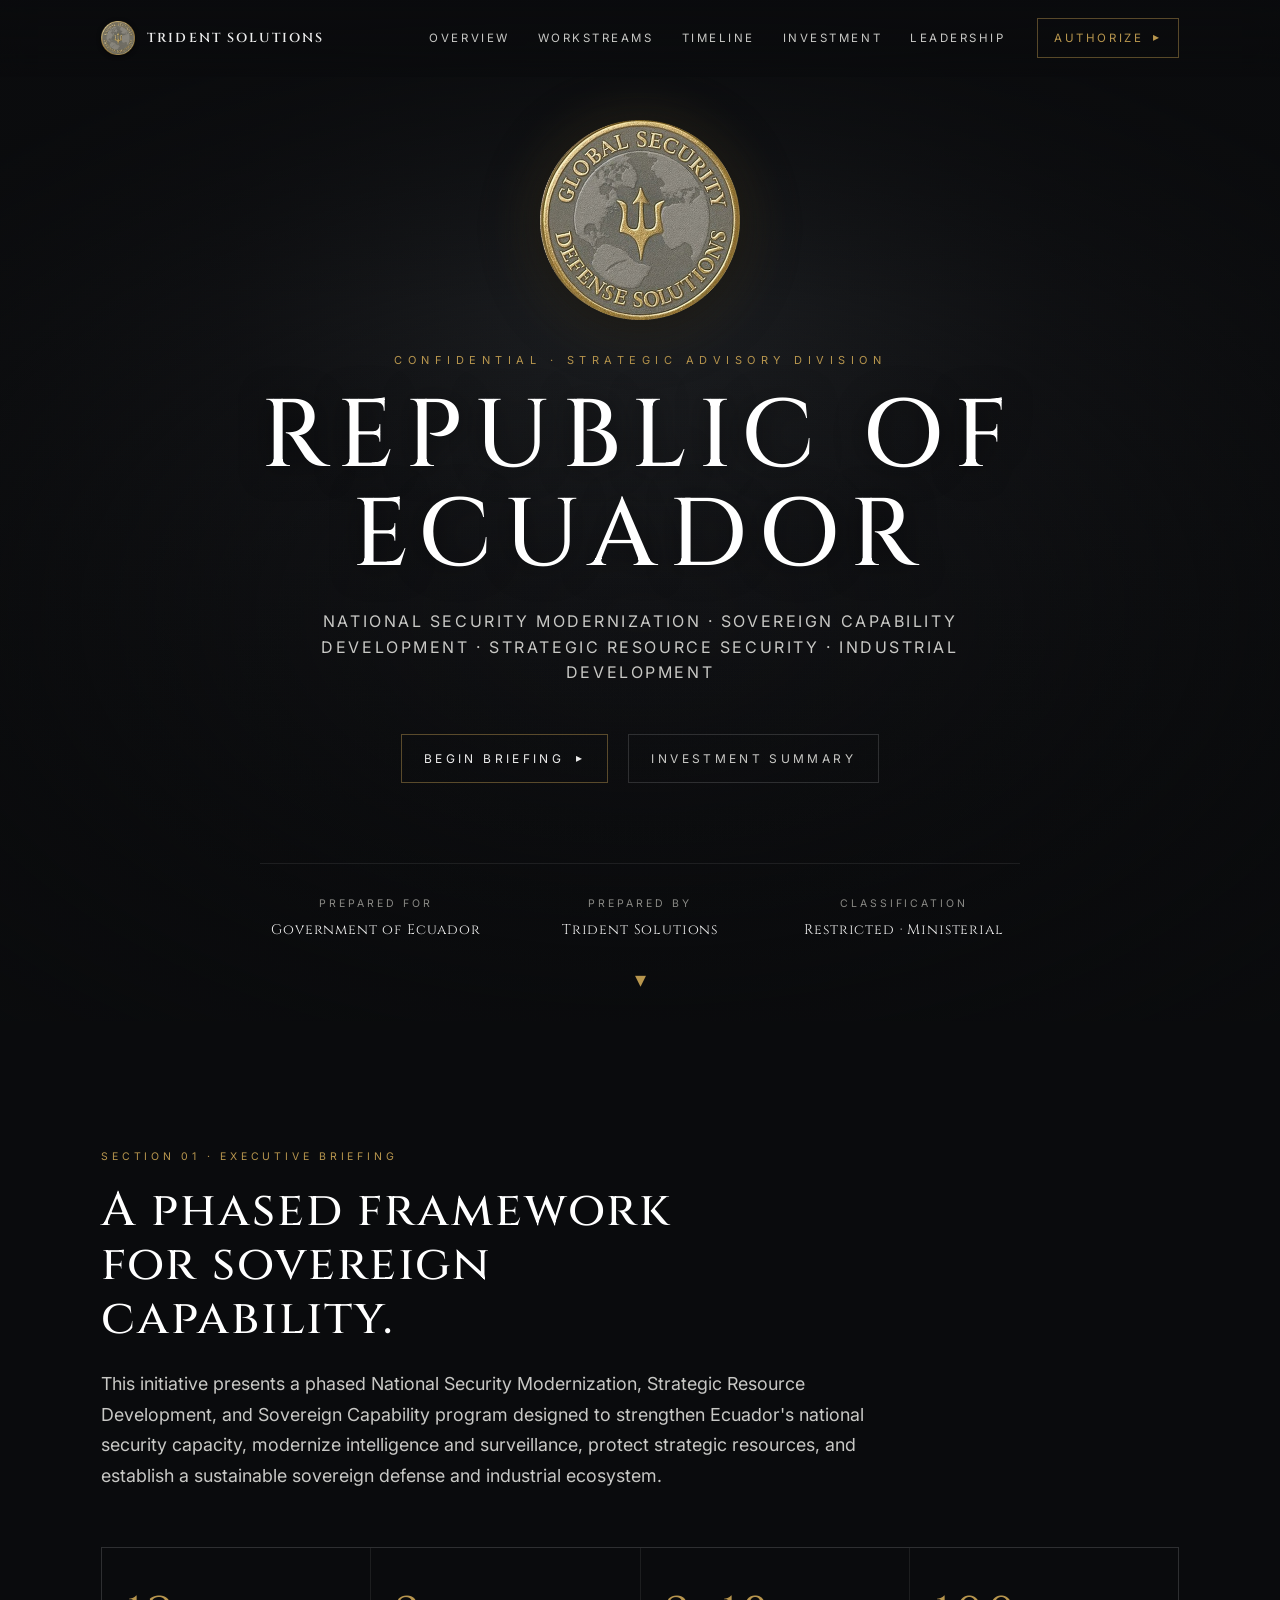
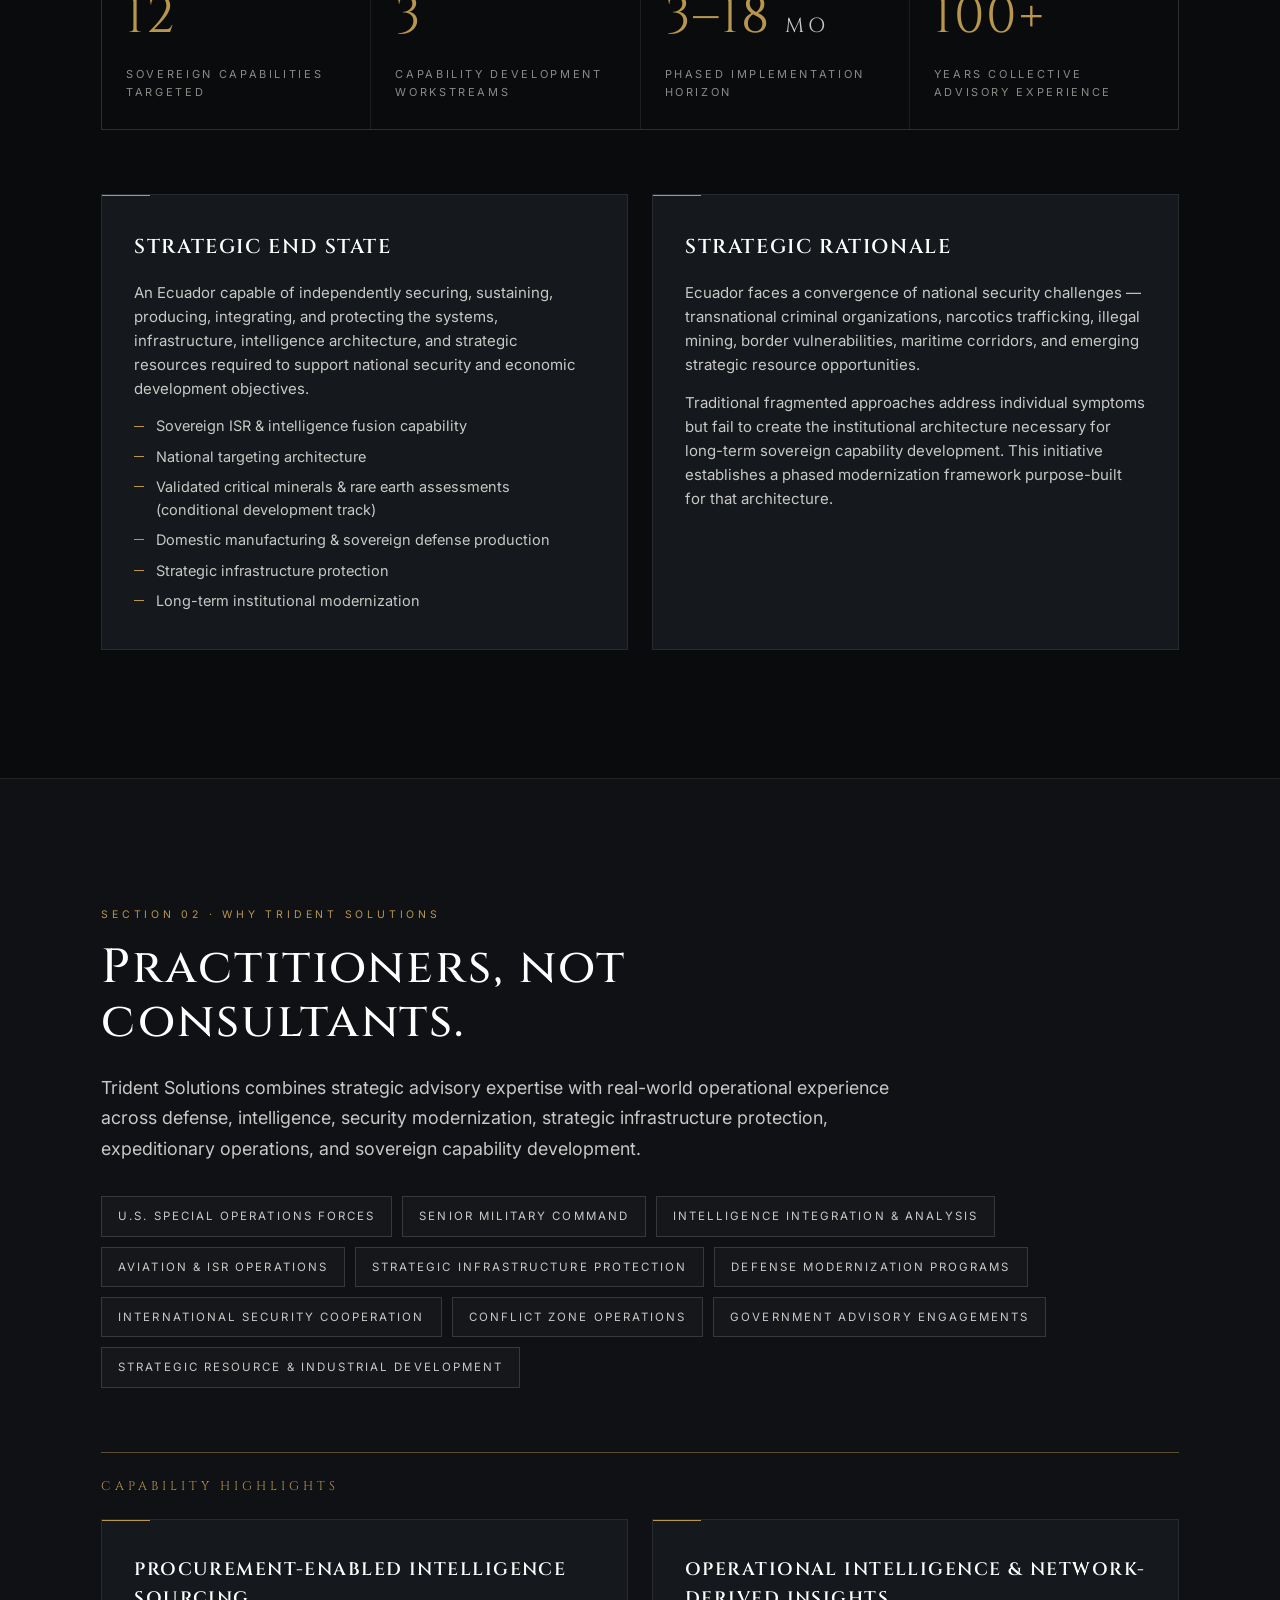
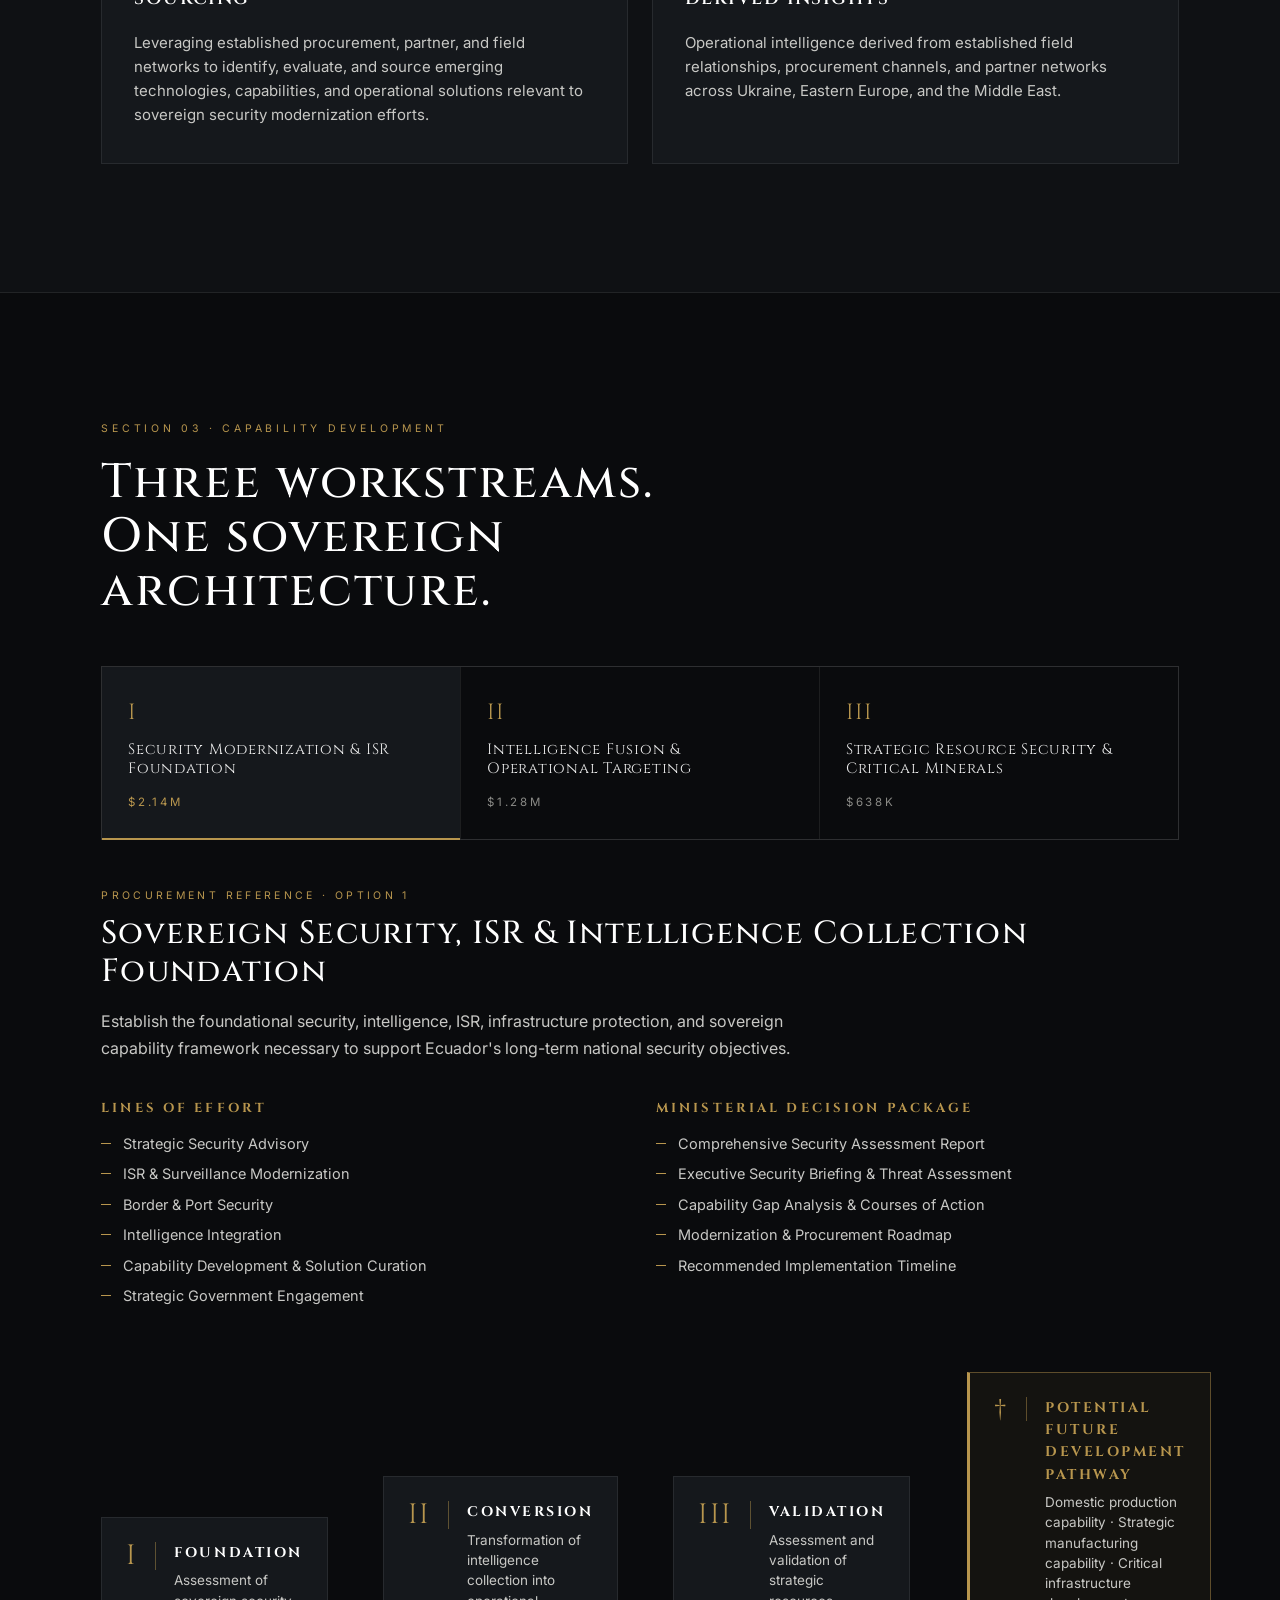
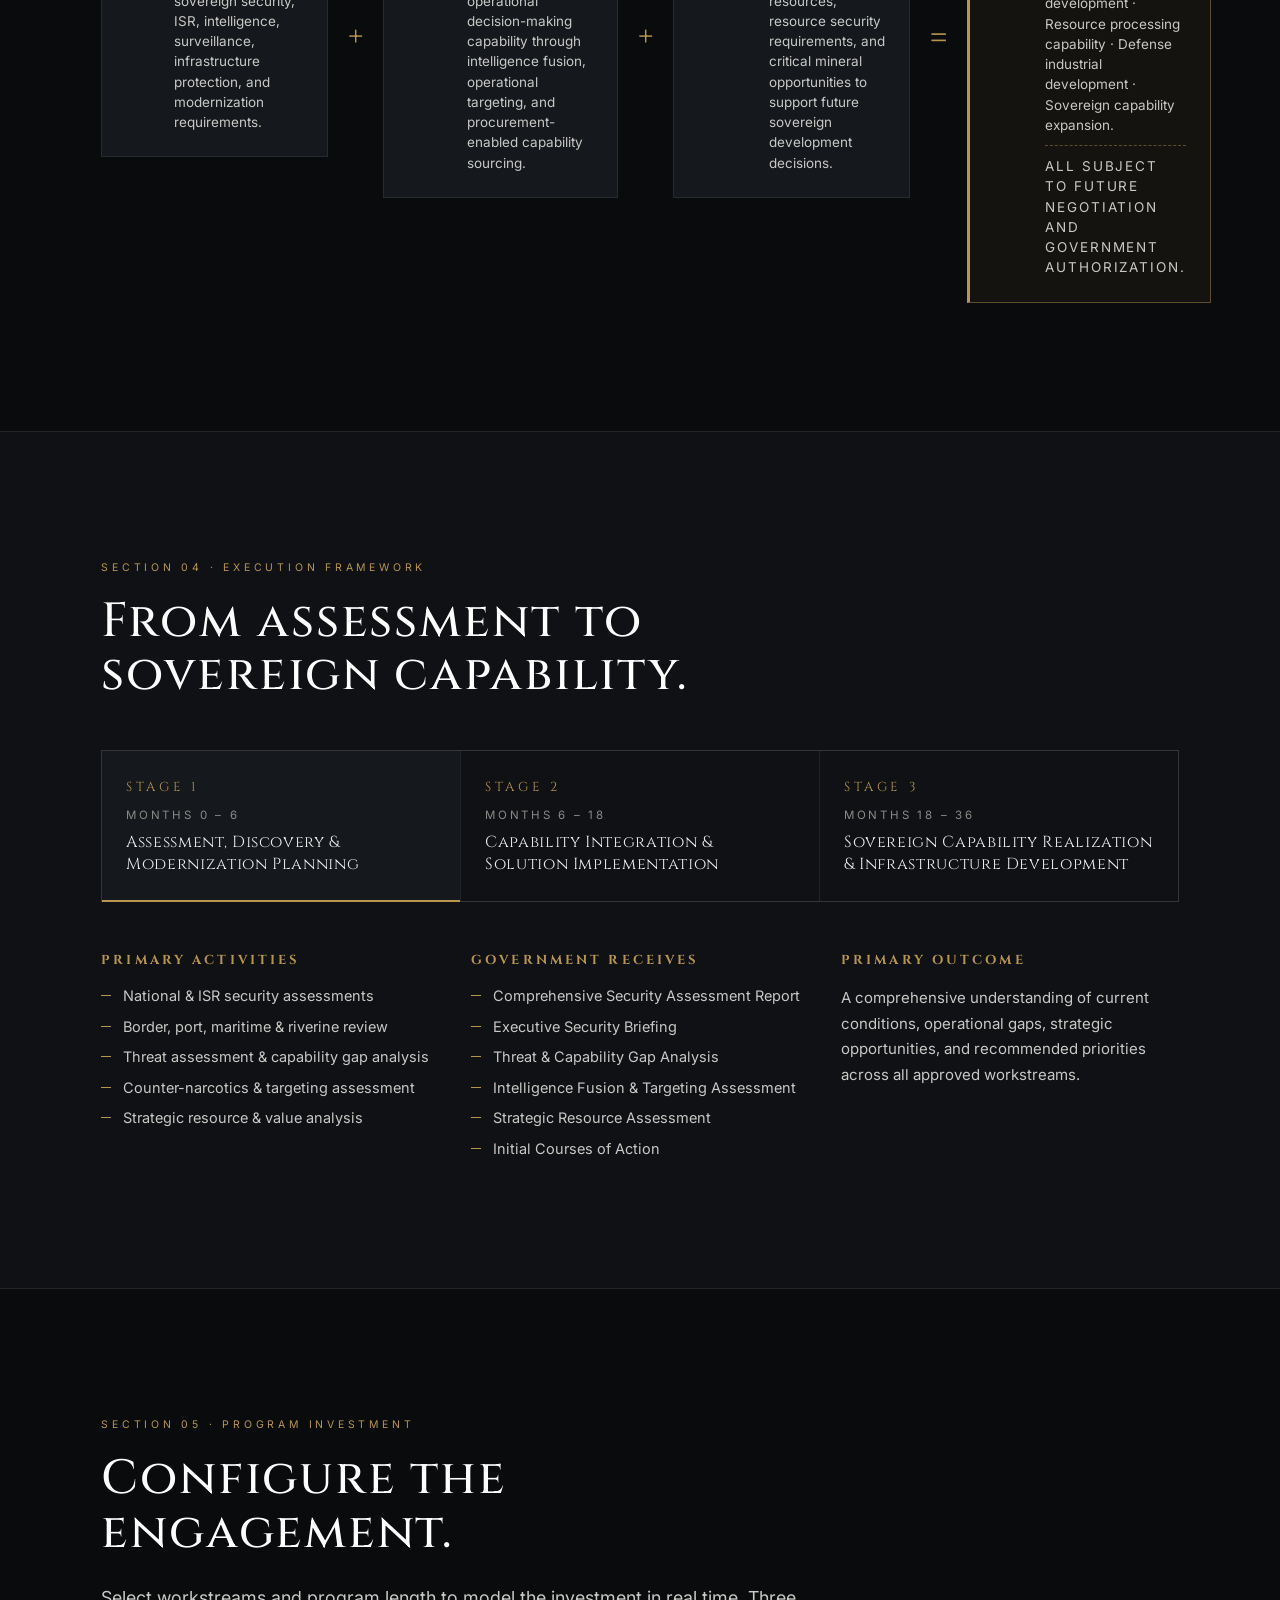
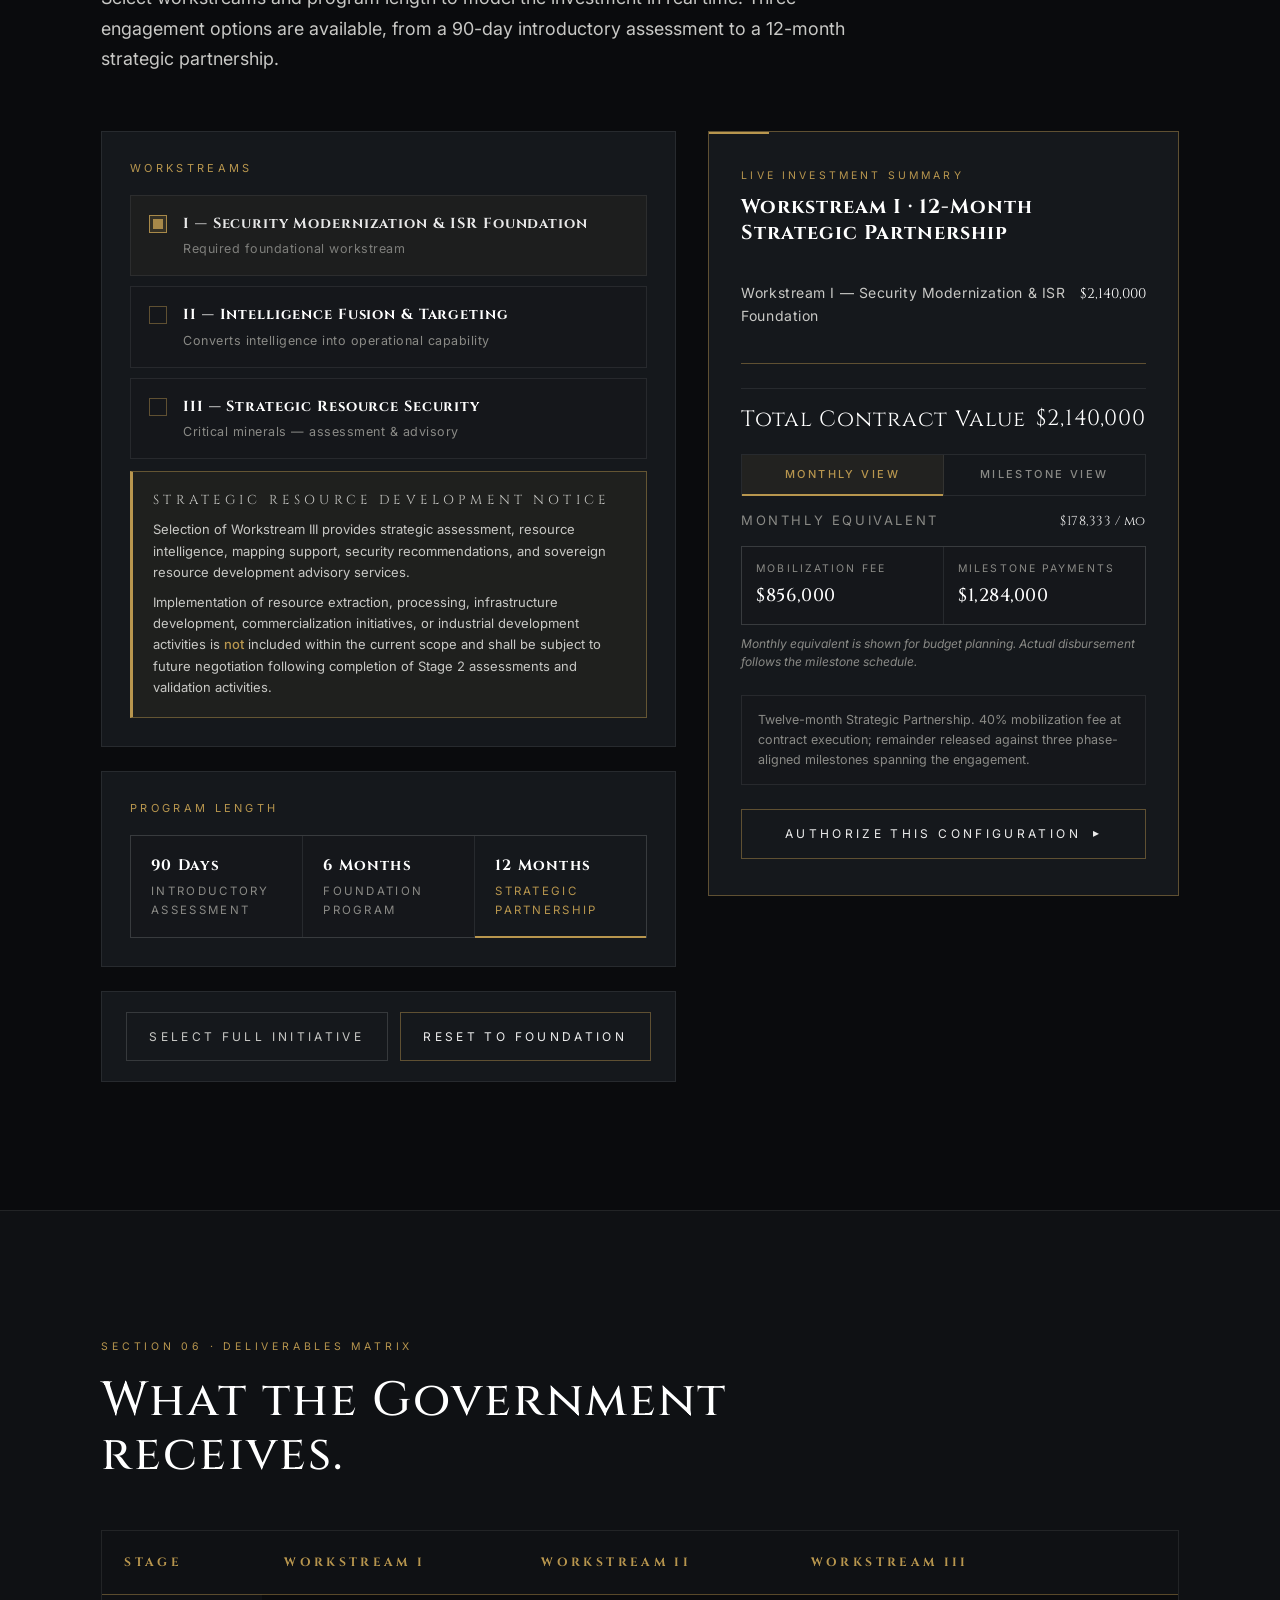
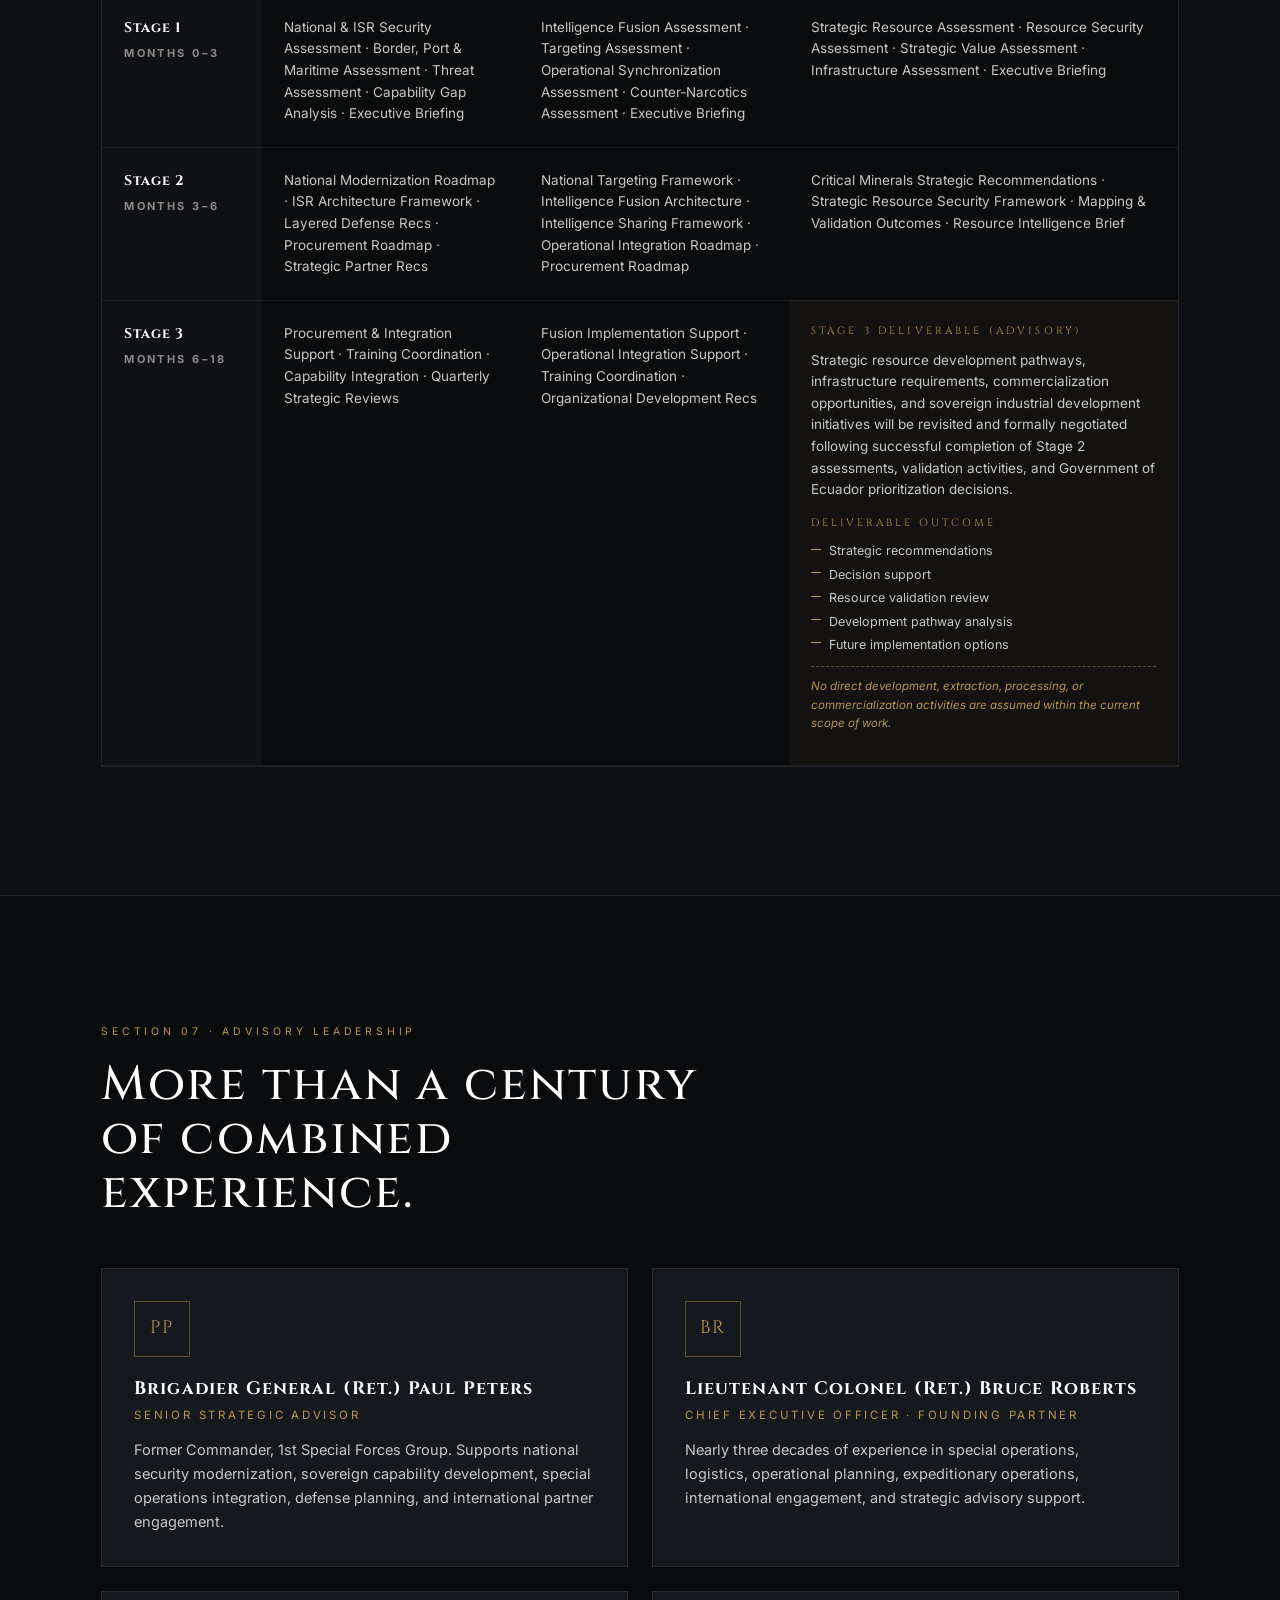
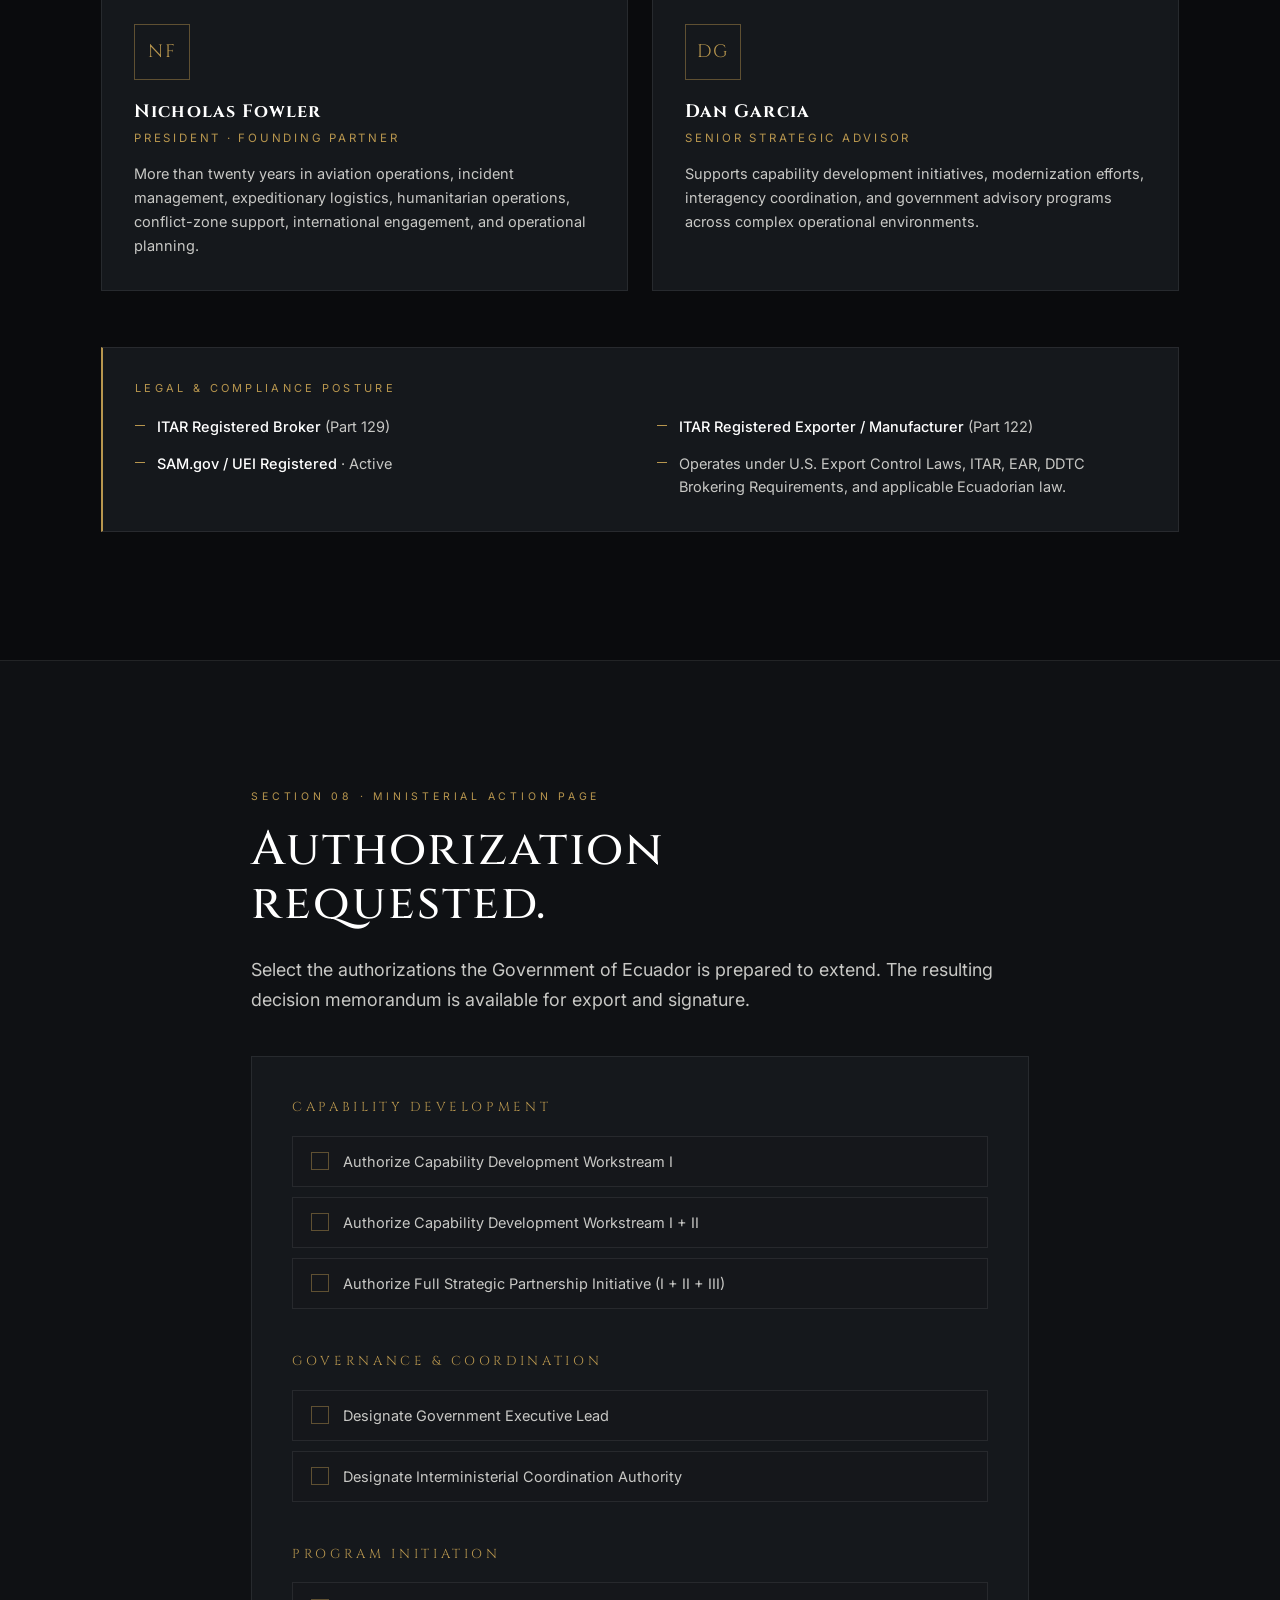
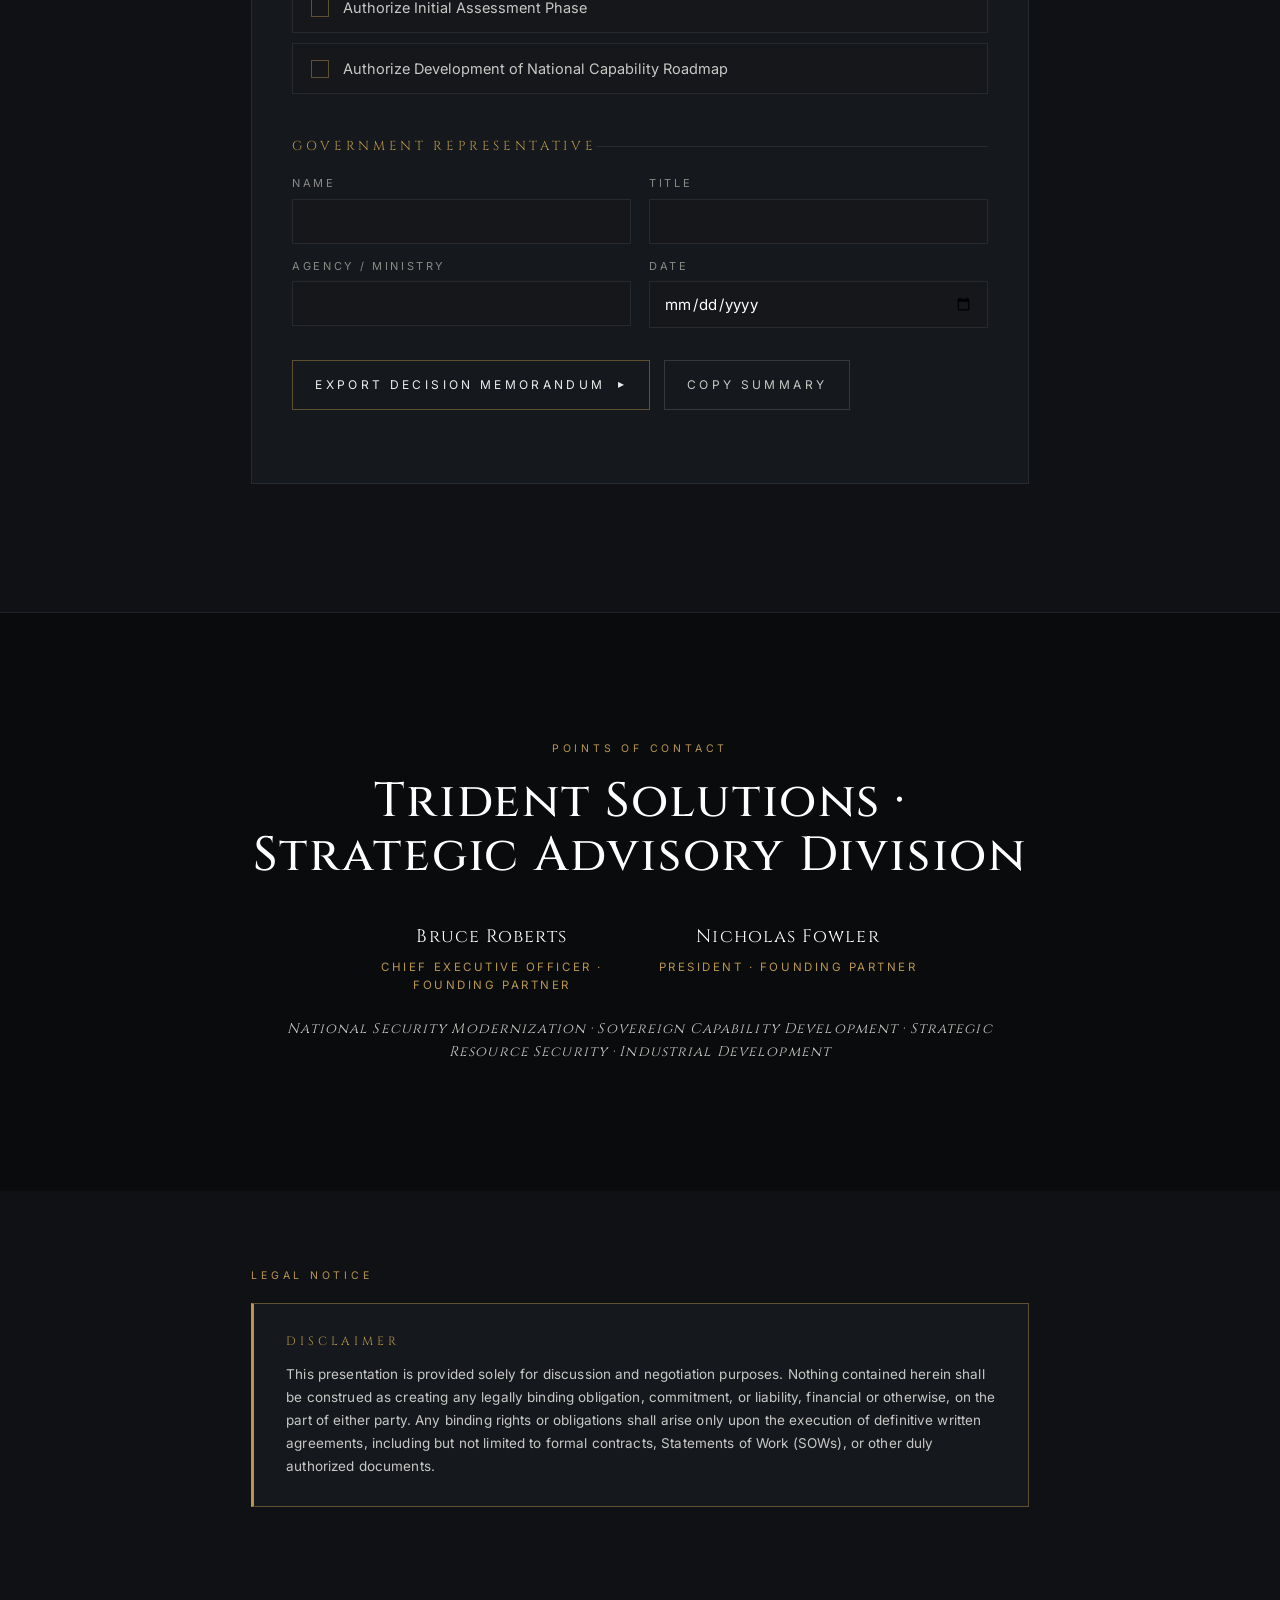
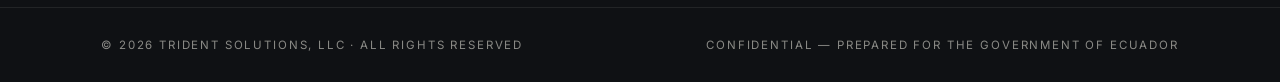
==== commit 12d1a99d: "Add files via upload" ====
--- a/index.html
+++ b/index.html
@@ -638,6 +638,17 @@
   </div>
 </section>
 
+<!-- ============== DISCLAIMER ============== -->
+<section class="section disclaimer-section" id="disclaimer">
+  <div class="container narrow">
+    <p class="section-eyebrow">Legal Notice</p>
+    <div class="disclaimer-box">
+      <p class="disclaimer-label">Disclaimer</p>
+      <p class="disclaimer-text">This presentation is provided solely for discussion and negotiation purposes. Nothing contained herein shall be construed as creating any legally binding obligation, commitment, or liability, financial or otherwise, on the part of either party. Any binding rights or obligations shall arise only upon the execution of definitive written agreements, including but not limited to formal contracts, Statements of Work (SOWs), or other duly authorized documents.</p>
+    </div>
+  </div>
+</section>
+
 <footer class="foot">
   <div class="container foot-inner">
     <span>© <span id="yr"></span> Trident Solutions, LLC · All Rights Reserved</span>
--- a/styles.css
+++ b/styles.css
@@ -717,139 +717,56 @@
 @media (max-width:680px){.cmp-list{grid-template-columns:1fr}}
 
 /* ============ AUTHORIZATION FORM ============ */
-/* Aggressive resets so WordPress theme CSS cannot break the layout */
-.auth, .auth *{box-sizing:border-box !important}
 .auth{
-  margin-top:40px !important;
-  background:var(--panel) !important;
-  border:1px solid var(--line) !important;
-  padding:40px !important;
-  display:block !important;
-  width:100% !important;
-  max-width:100% !important;
-  float:none !important;
-  clear:both !important;
-  position:relative !important;
+  margin-top:40px;
+  background:var(--panel);border:1px solid var(--line);padding:40px;
+  display:block;width:100%;box-sizing:border-box;
 }
 .auth fieldset{
-  border:0 !important;
-  margin:0 0 32px 0 !important;
-  padding:0 !important;
-  display:block !important;
-  width:100% !important;
-  min-width:0 !important;
-  max-width:100% !important;
-  float:none !important;
-}
-.auth fieldset:last-of-type{margin-bottom:0 !important}
+  border:0;margin:0 0 32px 0;padding:0;
+  display:block;width:100%;box-sizing:border-box;
+  min-width:0;
+}
+.auth fieldset:last-of-type{margin-bottom:0}
+.auth label{display:flex}
+.auth label.auth-row{display:flex}
 .auth legend{
-  font-family:var(--serif) !important;
-  font-size:13px !important;
-  letter-spacing:.28em !important;
-  text-transform:uppercase !important;
-  color:var(--gold) !important;
-  margin:0 0 18px 0 !important;
-  padding:0 !important;
-  display:block !important;
-  width:100% !important;
-  float:none !important;
-}
-
-/* The row: GRID layout — checkbox column + label column. */
-/* Specificity stacked via repeated classes so even WP theme rules using !important cannot override. */
-.auth .auth-row.auth-row.auth-row,
-label.auth-row.auth-row.auth-row,
-.auth label.auth-row.auth-row.auth-row{
-  display:grid !important;
-  grid-template-columns:18px 1fr !important;
-  grid-template-rows:auto !important;
-  align-items:center !important;
-  gap:14px !important;
-  padding:14px 18px !important;
-  margin:0 0 10px 0 !important;
-  border:1px solid var(--line) !important;
-  background:var(--bg-3) !important;
-  cursor:pointer !important;
-  color:var(--ink-2) !important;
-  font-family:var(--sans) !important;
-  font-size:14.5px !important;
-  line-height:1.45 !important;
+  font-family:var(--serif);font-size:13px;letter-spacing:.28em;text-transform:uppercase;
+  color:var(--gold);margin-bottom:18px;
+}
+.auth-row{
+  display:flex !important;align-items:center;gap:14px;
+  padding:14px 18px;border:1px solid var(--line);background:var(--bg-3);
+  cursor:pointer;margin-bottom:10px;
+  color:var(--ink-2);font-size:14.5px;line-height:1.45;
   transition: border-color .2s, color .2s;
-  position:relative !important;
-  width:100% !important;
-  max-width:100% !important;
-  min-height:48px !important;
-  float:none !important;
-  text-align:left !important;
-}
-.auth-row:hover{border-color:var(--gold-line) !important;color:#fff !important}
-
-/* Visually hidden native checkbox */
+  position:relative;
+  width:100%;box-sizing:border-box;
+}
+.auth-row:hover{border-color:var(--gold-line);color:#fff}
 .auth-row input[type="checkbox"]{
-  position:absolute !important;
-  width:1px !important;
-  height:1px !important;
-  overflow:hidden !important;
-  clip:rect(0 0 0 0) !important;
-  clip-path:inset(50%) !important;
-  opacity:0 !important;
-  pointer-events:none !important;
-  margin:0 !important;
-  padding:0 !important;
-  border:0 !important;
-}
-
-/* Custom checkbox visual — first child span */
-.auth .auth-row > span:first-of-type,
-.auth-row.auth-row.auth-row > span:first-of-type{
-  grid-column:1 !important;
-  grid-row:1 !important;
-  display:inline-grid !important;
-  place-items:center !important;
-  width:18px !important;
-  height:18px !important;
-  min-width:18px !important;
-  border:1px solid var(--gold-line) !important;
-  background:transparent !important;
-  position:relative !important;
-  margin:0 !important;
-  padding:0 !important;
-  flex:none !important;
+  position:absolute !important;width:1px;height:1px;overflow:hidden;
+  clip:rect(0 0 0 0);clip-path:inset(50%);opacity:0;pointer-events:none;
+  margin:0;padding:0;
+}
+.auth-row > span:first-of-type{
+  flex:0 0 18px;width:18px;height:18px;
+  border:1px solid var(--gold-line);
+  display:grid;place-items:center;position:relative;
+  box-sizing:border-box;
 }
 .auth-row > span:first-of-type::after{
-  content:"" !important;
-  width:10px;height:10px;
-  background:var(--gold);
-  transform:scale(0);
-  transition:transform .15s var(--ease);
+  content:"";width:10px;height:10px;background:var(--gold);
+  transform:scale(0);transition:transform .15s var(--ease);
+}
+.auth-row input:checked + span::after{transform:scale(1)}
+.auth-row input:checked ~ *{color:#fff}
+.auth-row .auth-label{
+  flex:1 1 auto;min-width:0;
   display:block;
-}
-.auth-row input:checked + span::after{transform:scale(1) !important}
-.auth-row input:checked ~ .auth-label{color:#fff !important}
-
-/* The label text — second grid column. Must NEVER shrink to one-word-per-line. */
-.auth .auth-row .auth-label.auth-label.auth-label,
-.auth-row .auth-label.auth-label.auth-label{
-  grid-column:2 !important;
-  grid-row:1 !important;
-  display:block !important;
-  width:100% !important;
-  min-width:0 !important;
-  max-width:100% !important;
-  margin:0 !important;
-  padding:0 !important;
-  border:0 !important;
-  background:transparent !important;
-  font-family:var(--sans) !important;
-  font-size:14.5px !important;
-  line-height:1.45 !important;
-  color:inherit !important;
-  text-align:left !important;
-  white-space:normal !important;
-  word-wrap:break-word !important;
-  overflow-wrap:break-word !important;
-  hyphens:auto;
-  float:none !important;
+  word-wrap:break-word;overflow-wrap:break-word;
+  border:0;background:transparent;
+  width:auto;height:auto;
 }
 
 .rep{padding-top:24px;border-top:1px solid var(--line) !important;border:0}
@@ -870,6 +787,27 @@
 
 .auth-actions{display:flex;gap:14px;margin-top:32px;flex-wrap:wrap}
 .auth-note{margin-top:18px;font-size:12.5px;color:var(--gold);letter-spacing:.06em;min-height:1.2em}
+
+/* ============ DISCLAIMER ============ */
+.disclaimer-section{padding: clamp(40px, 6vw, 80px) 0 clamp(60px, 8vw, 100px);background:var(--bg-2)}
+.disclaimer-box{
+  margin-top:18px;
+  background:var(--panel);border:1px solid var(--gold-line);
+  padding:28px 32px;
+  border-left:3px solid var(--gold);
+}
+.disclaimer-label{
+  font-family:var(--serif);font-size:12px;letter-spacing:.32em;text-transform:uppercase;
+  color:var(--gold);margin:0 0 12px;
+}
+.disclaimer-text{
+  color:var(--ink-2);font-size:13.5px;line-height:1.7;
+  letter-spacing:.01em;margin:0;
+}
+@media (max-width:600px){
+  .disclaimer-box{padding:22px 20px}
+  .disclaimer-text{font-size:13px}
+}
 
 /* ============ CONTACT / FOOT ============ */
 .contact .container{padding-top:0}
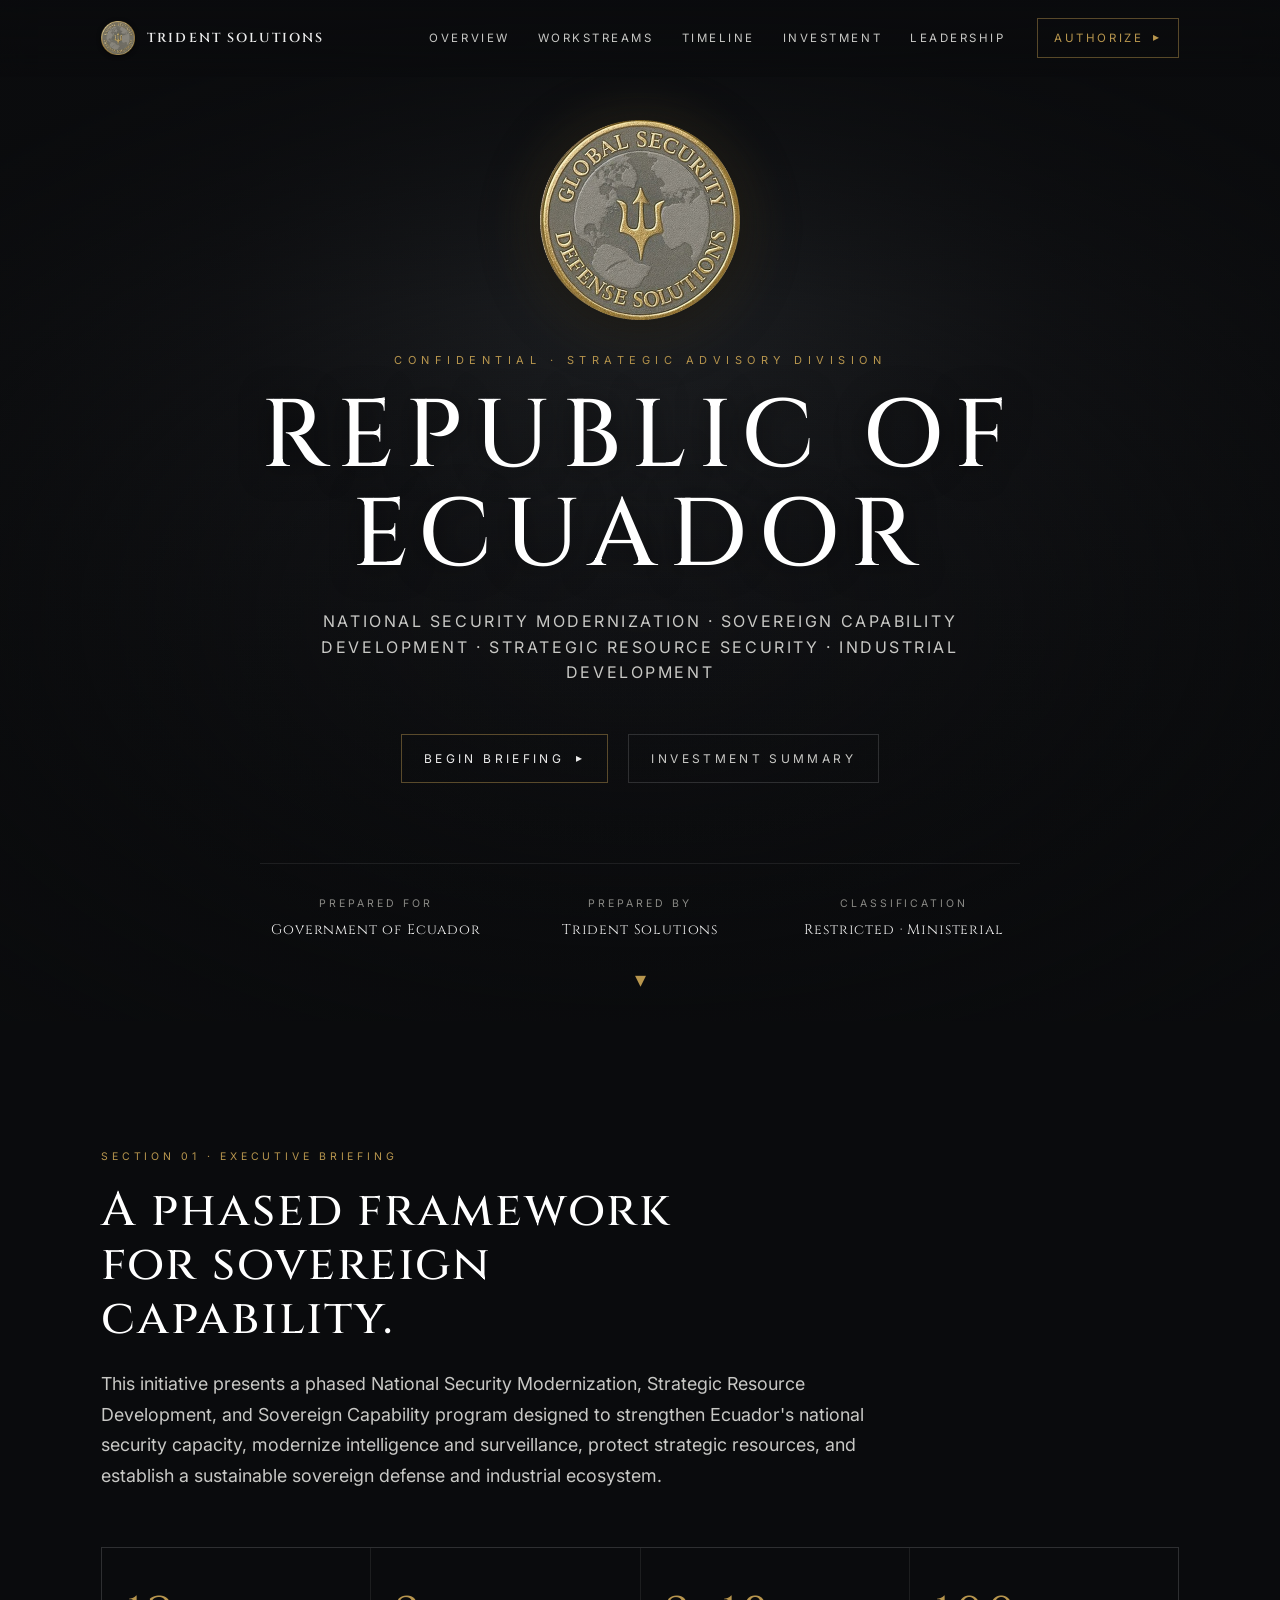
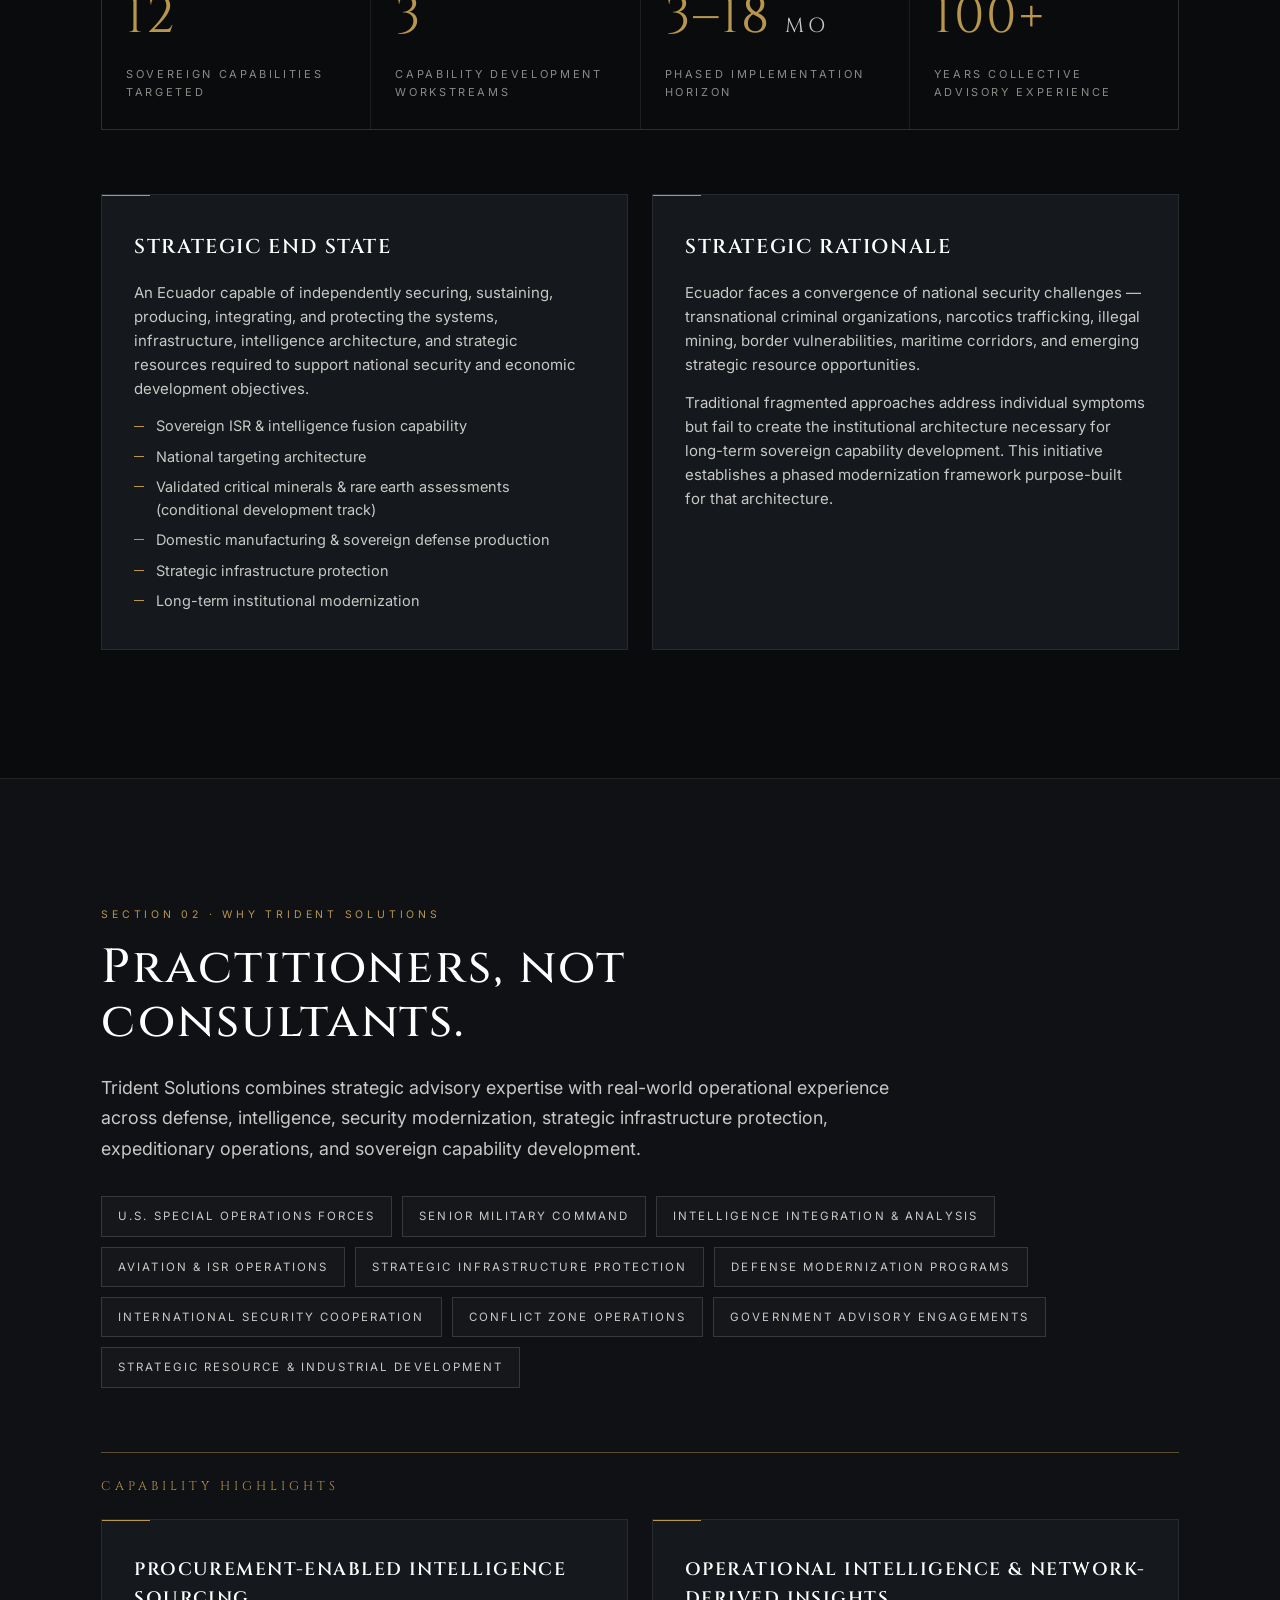
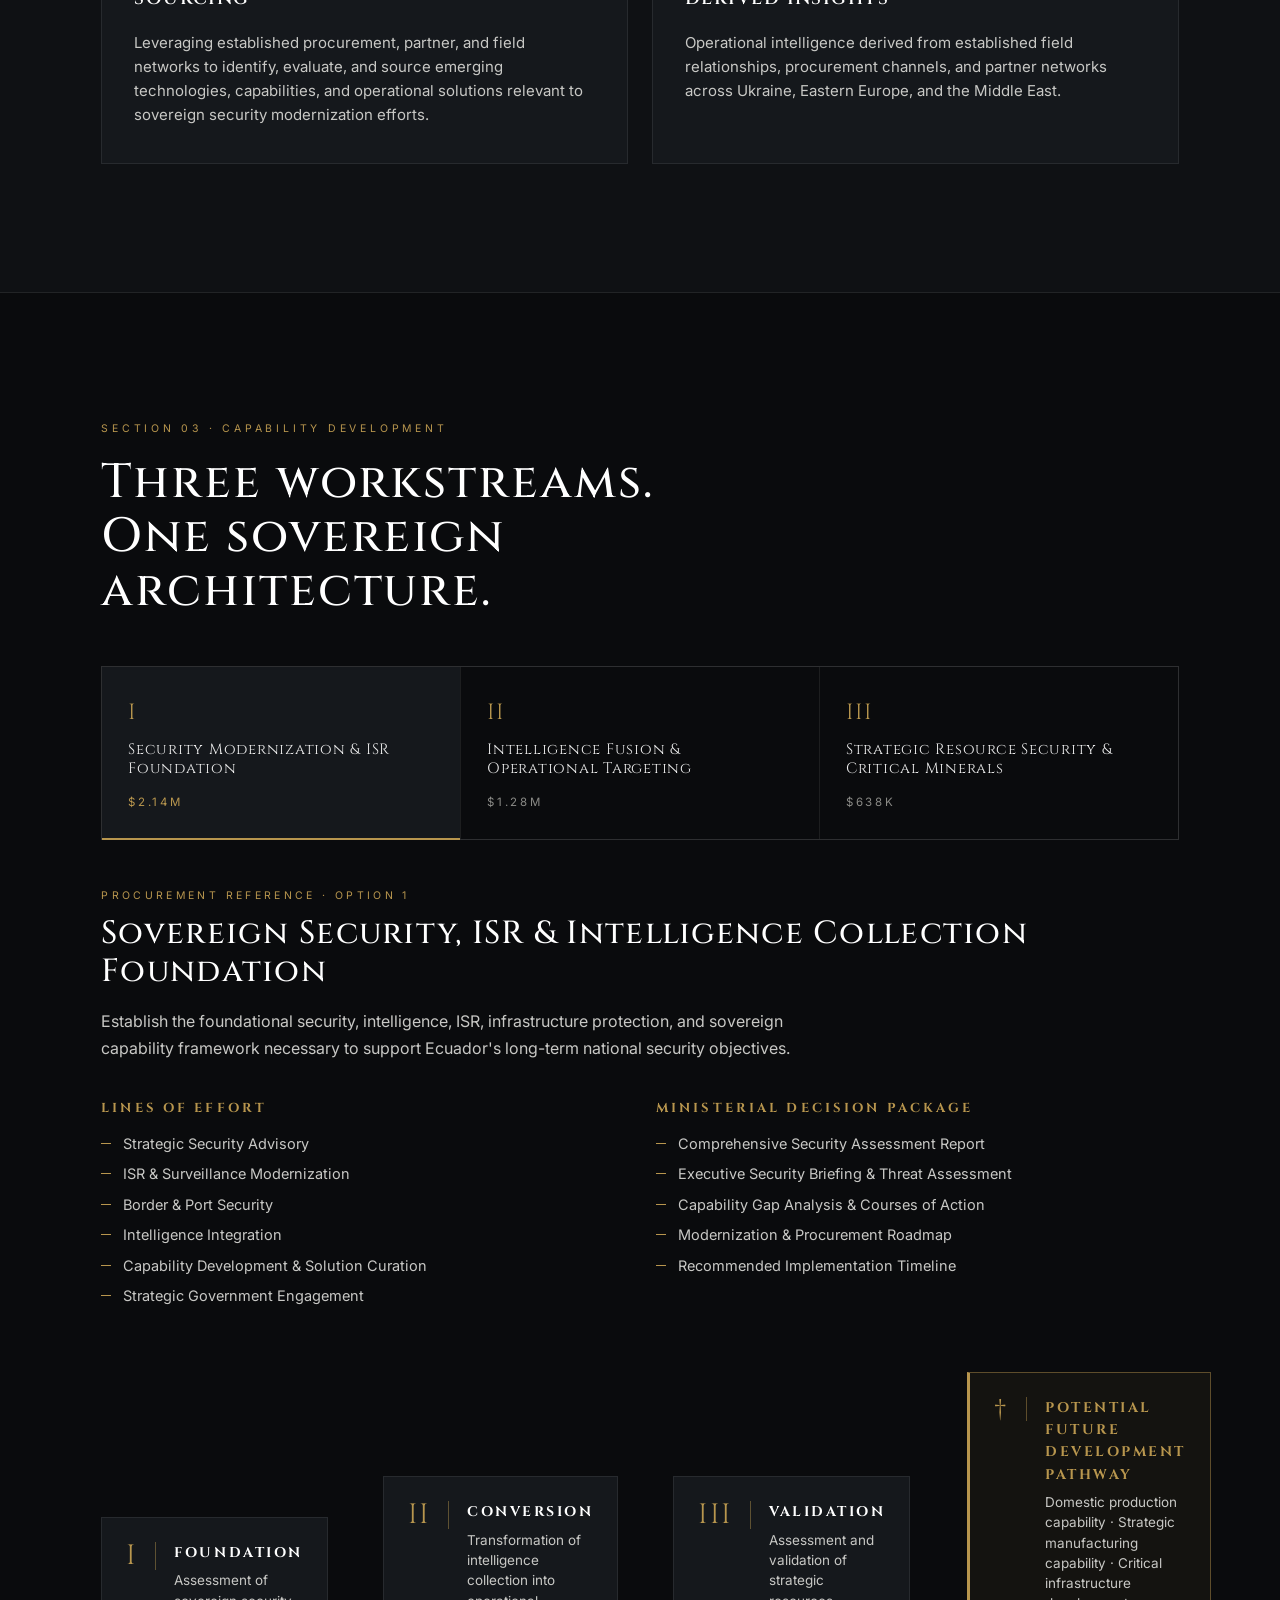
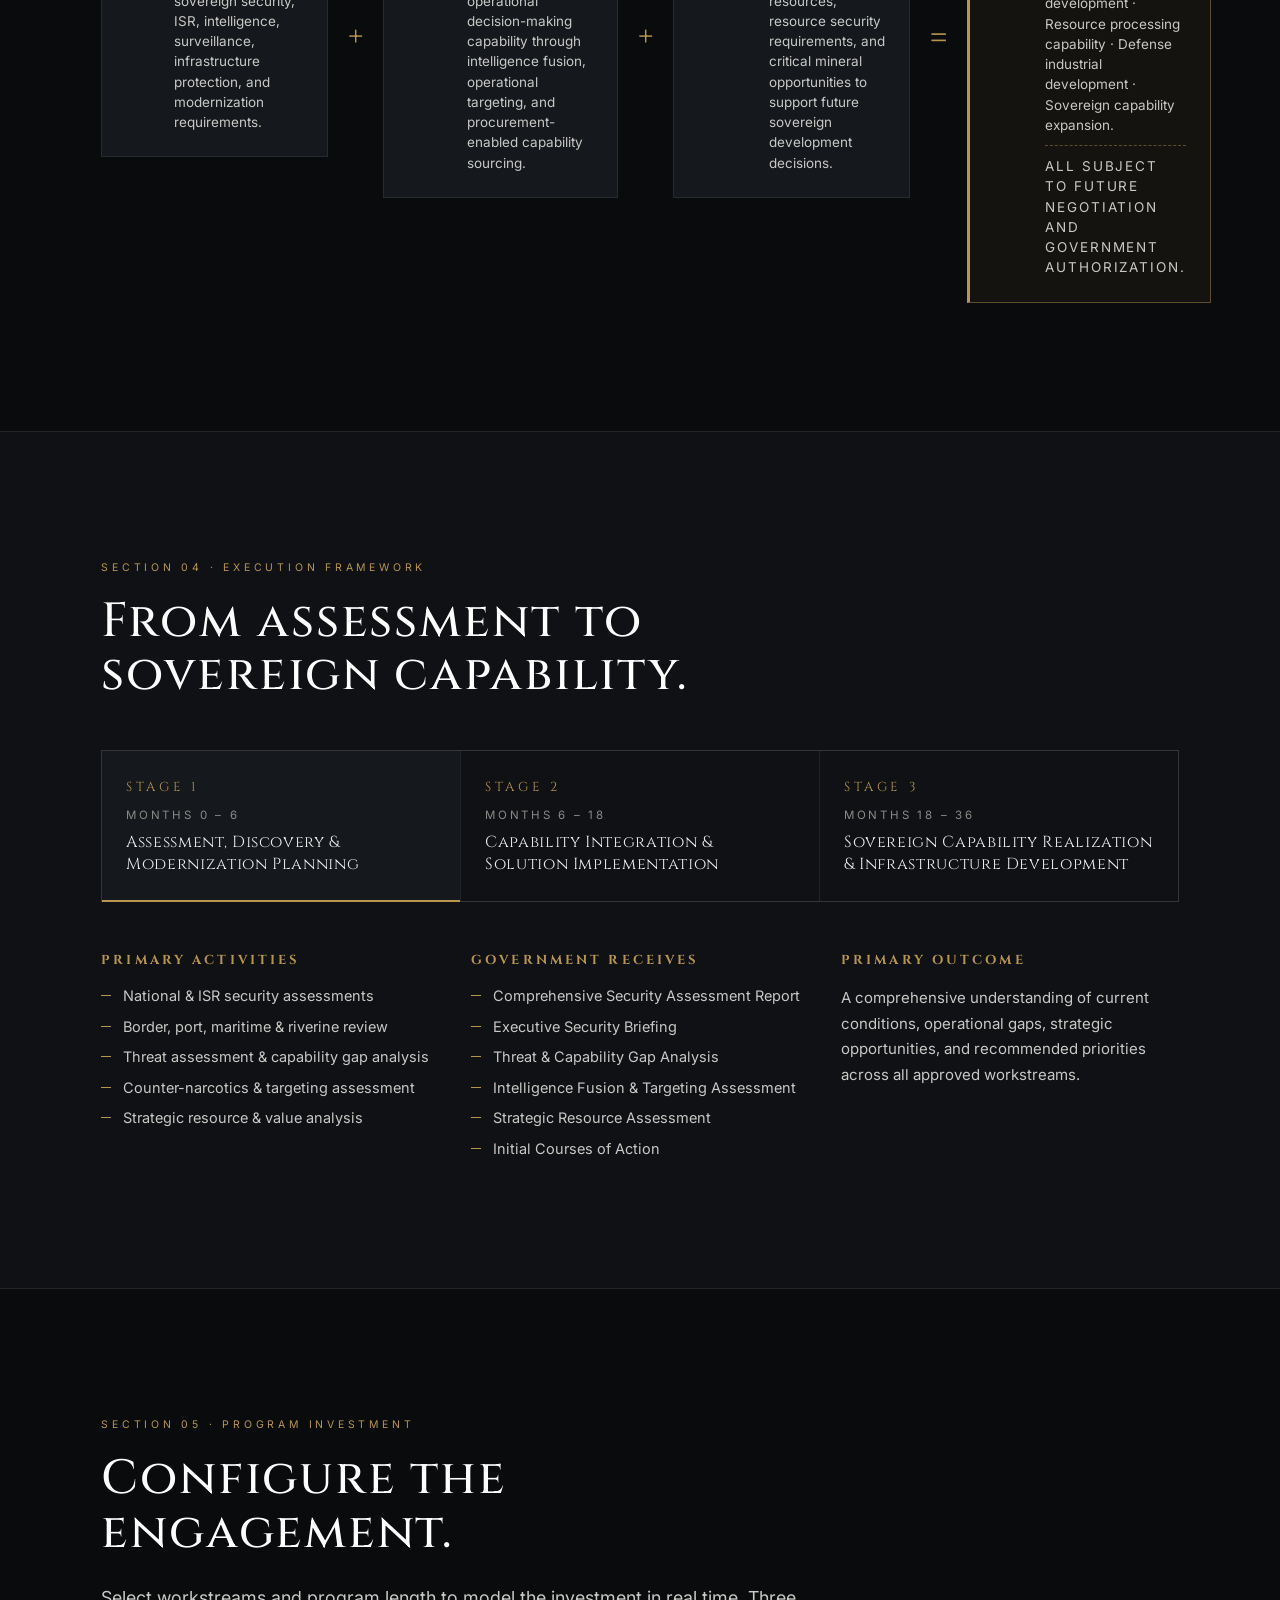
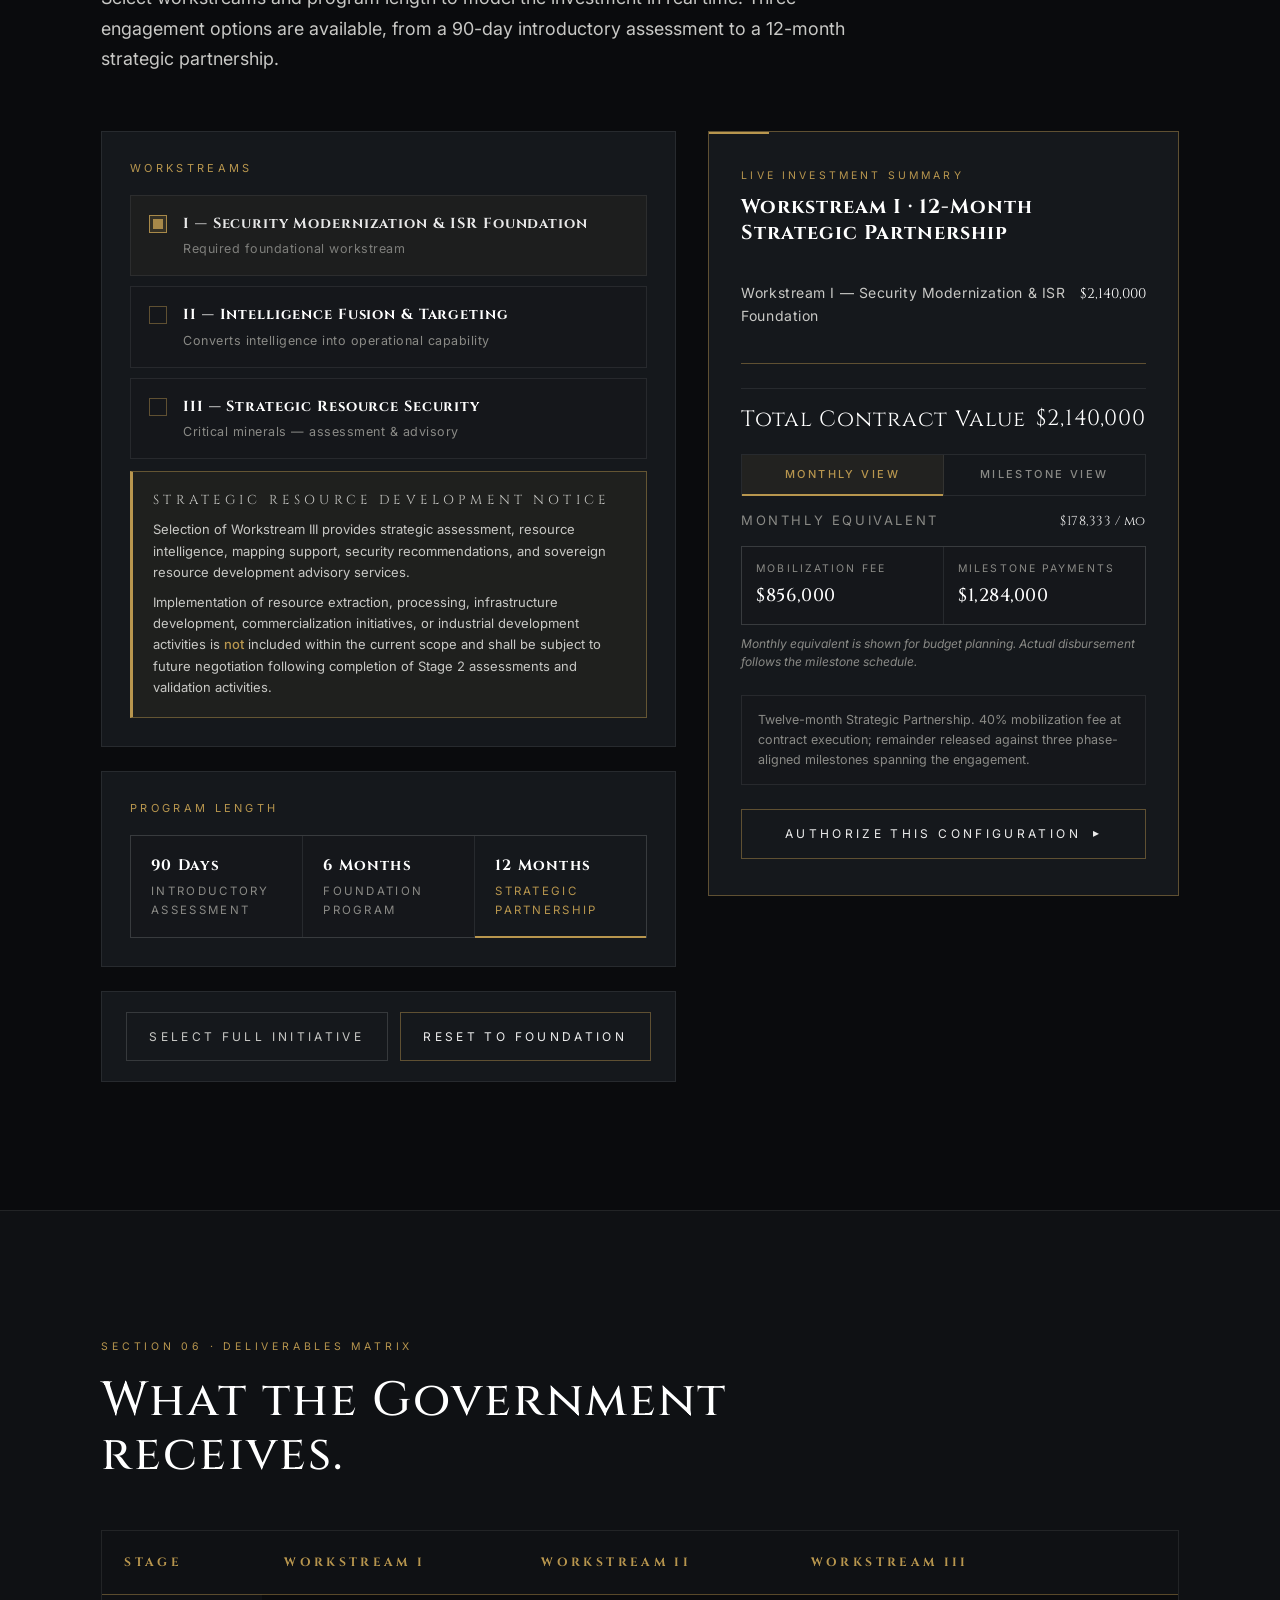
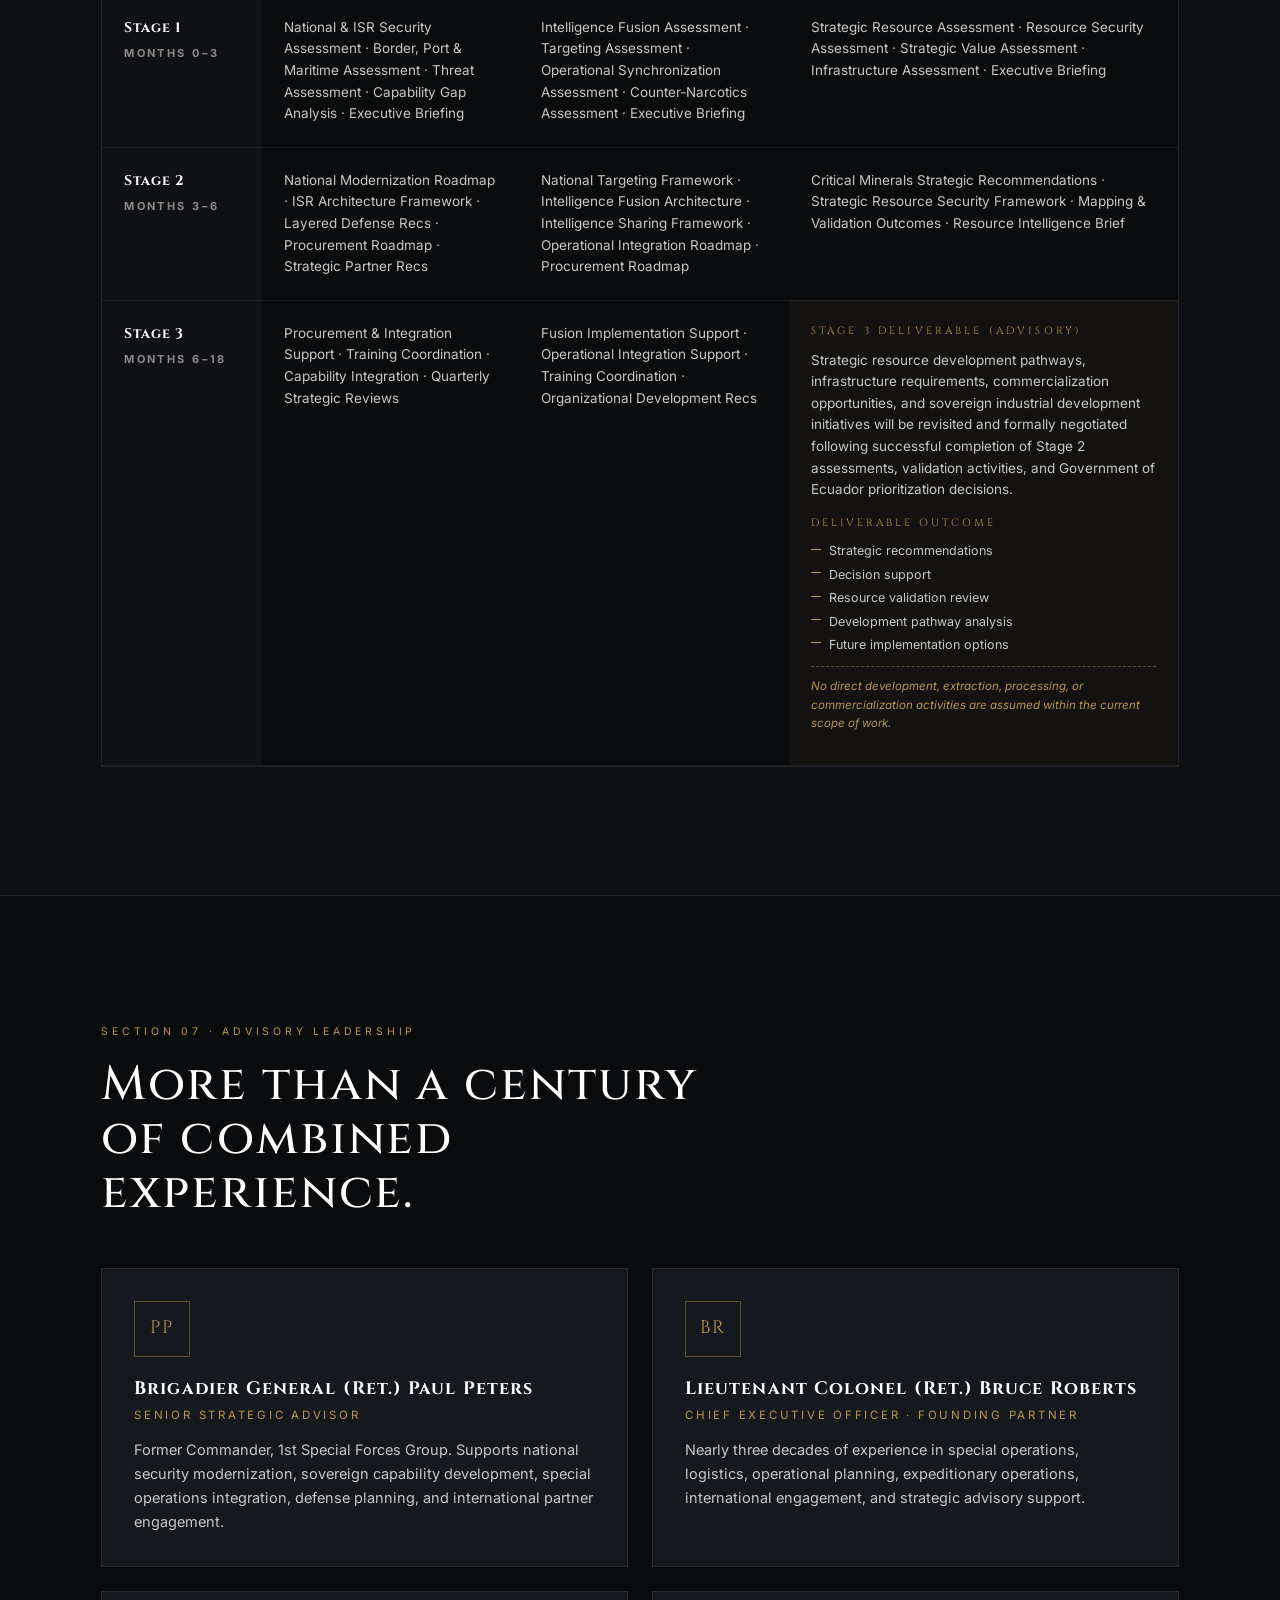
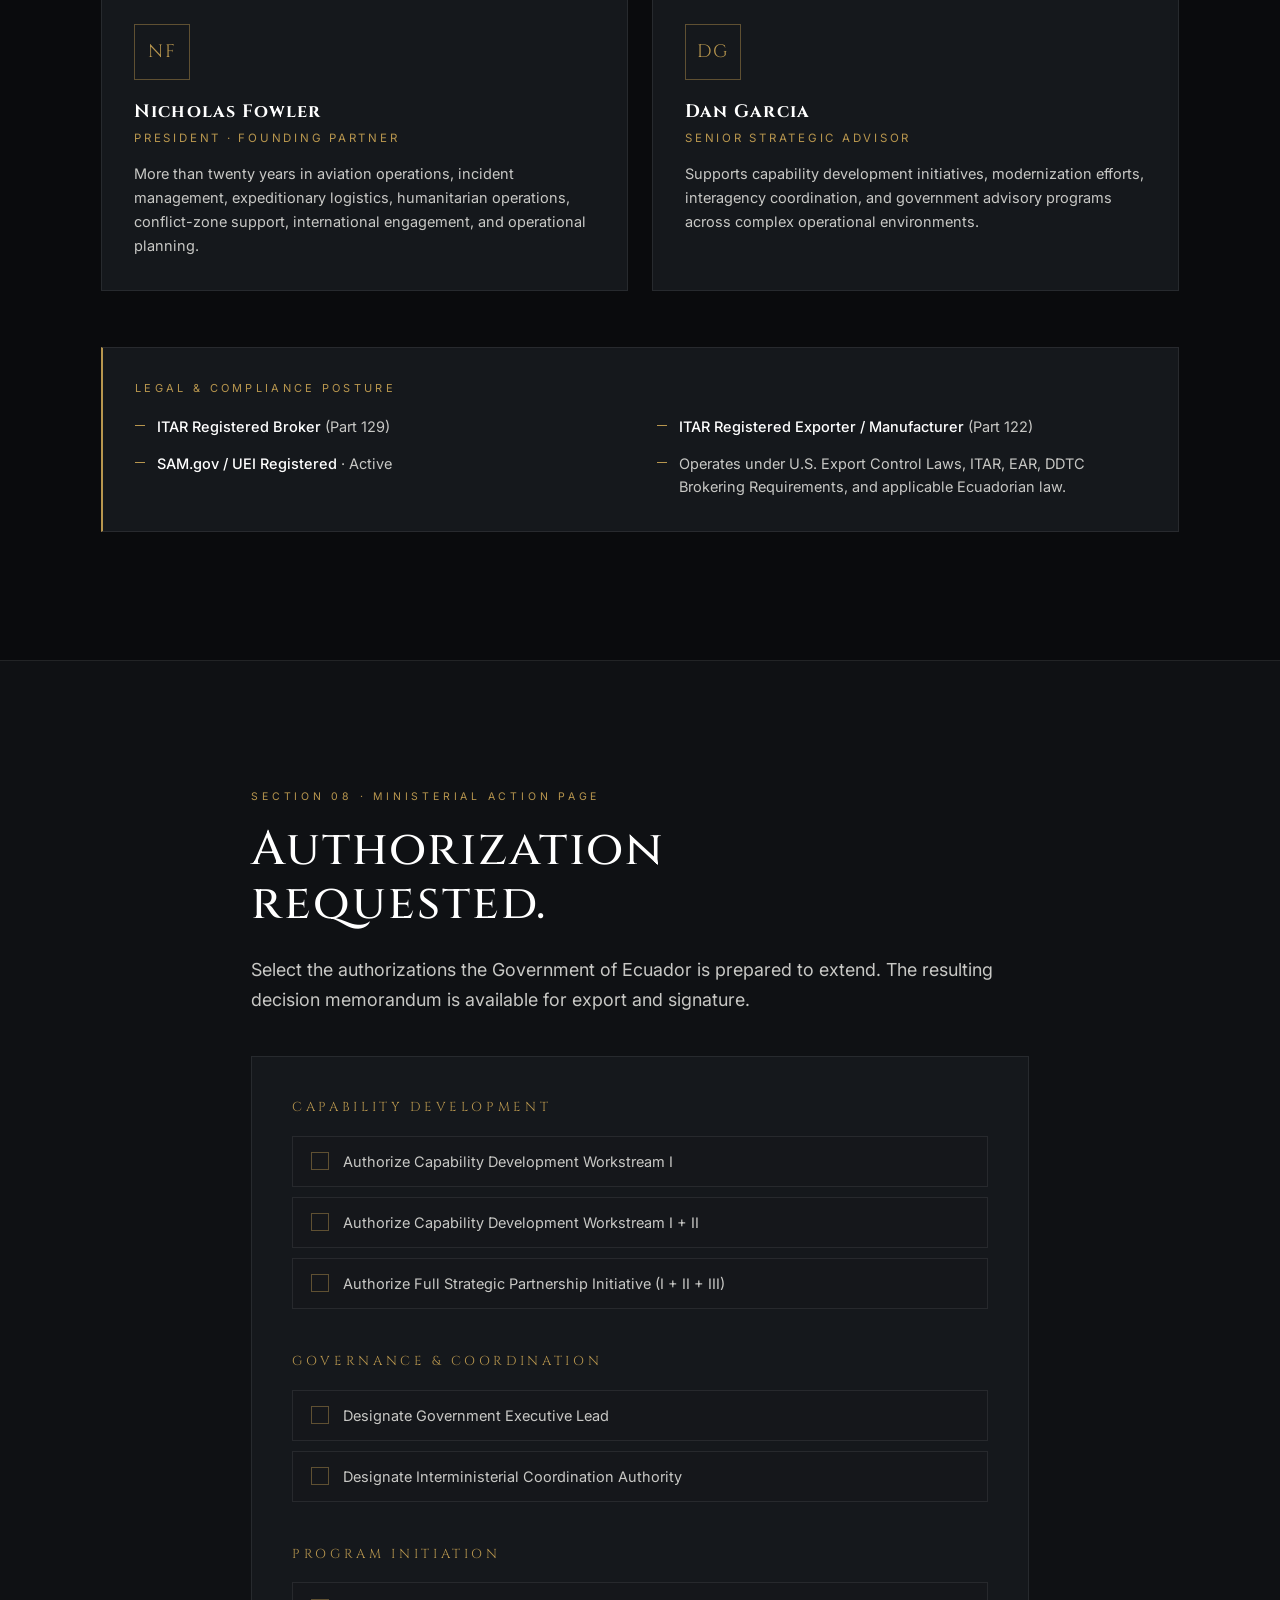
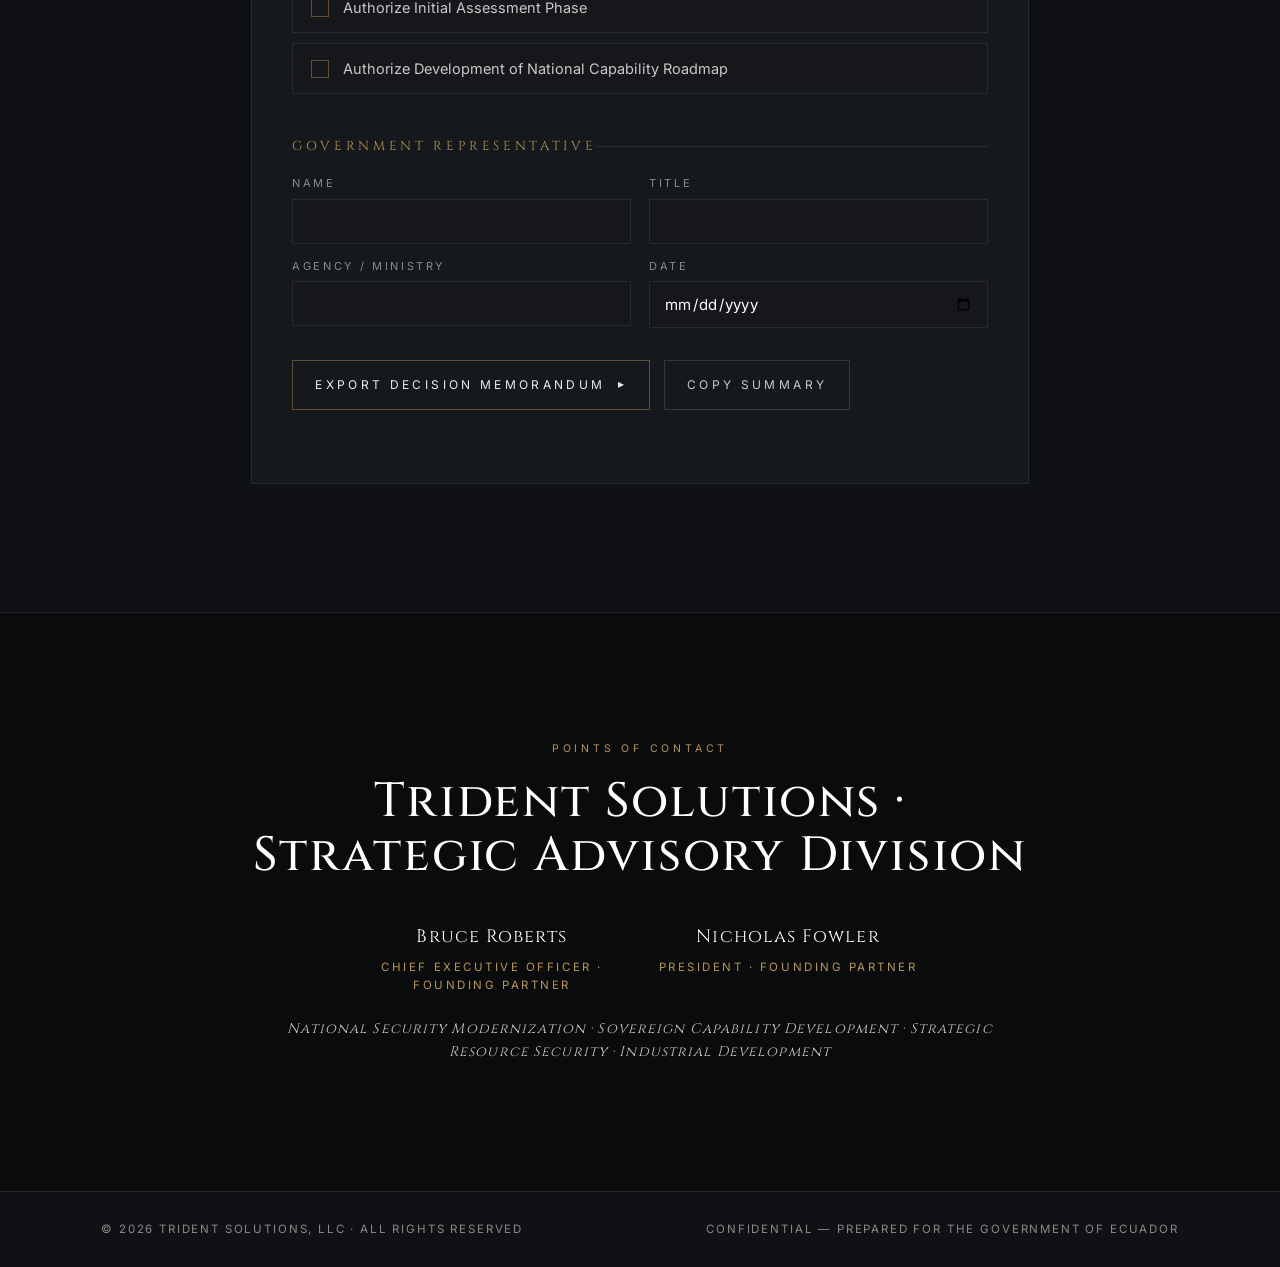
==== commit 95c0d479: "Add files via upload" ====
--- a/index.html
+++ b/index.html
@@ -638,17 +638,6 @@
   </div>
 </section>
 
-<!-- ============== DISCLAIMER ============== -->
-<section class="section disclaimer-section" id="disclaimer">
-  <div class="container narrow">
-    <p class="section-eyebrow">Legal Notice</p>
-    <div class="disclaimer-box">
-      <p class="disclaimer-label">Disclaimer</p>
-      <p class="disclaimer-text">This presentation is provided solely for discussion and negotiation purposes. Nothing contained herein shall be construed as creating any legally binding obligation, commitment, or liability, financial or otherwise, on the part of either party. Any binding rights or obligations shall arise only upon the execution of definitive written agreements, including but not limited to formal contracts, Statements of Work (SOWs), or other duly authorized documents.</p>
-    </div>
-  </div>
-</section>
-
 <footer class="foot">
   <div class="container foot-inner">
     <span>© <span id="yr"></span> Trident Solutions, LLC · All Rights Reserved</span>
--- a/styles.css
+++ b/styles.css
@@ -787,27 +787,6 @@
 
 .auth-actions{display:flex;gap:14px;margin-top:32px;flex-wrap:wrap}
 .auth-note{margin-top:18px;font-size:12.5px;color:var(--gold);letter-spacing:.06em;min-height:1.2em}
-
-/* ============ DISCLAIMER ============ */
-.disclaimer-section{padding: clamp(40px, 6vw, 80px) 0 clamp(60px, 8vw, 100px);background:var(--bg-2)}
-.disclaimer-box{
-  margin-top:18px;
-  background:var(--panel);border:1px solid var(--gold-line);
-  padding:28px 32px;
-  border-left:3px solid var(--gold);
-}
-.disclaimer-label{
-  font-family:var(--serif);font-size:12px;letter-spacing:.32em;text-transform:uppercase;
-  color:var(--gold);margin:0 0 12px;
-}
-.disclaimer-text{
-  color:var(--ink-2);font-size:13.5px;line-height:1.7;
-  letter-spacing:.01em;margin:0;
-}
-@media (max-width:600px){
-  .disclaimer-box{padding:22px 20px}
-  .disclaimer-text{font-size:13px}
-}
 
 /* ============ CONTACT / FOOT ============ */
 .contact .container{padding-top:0}
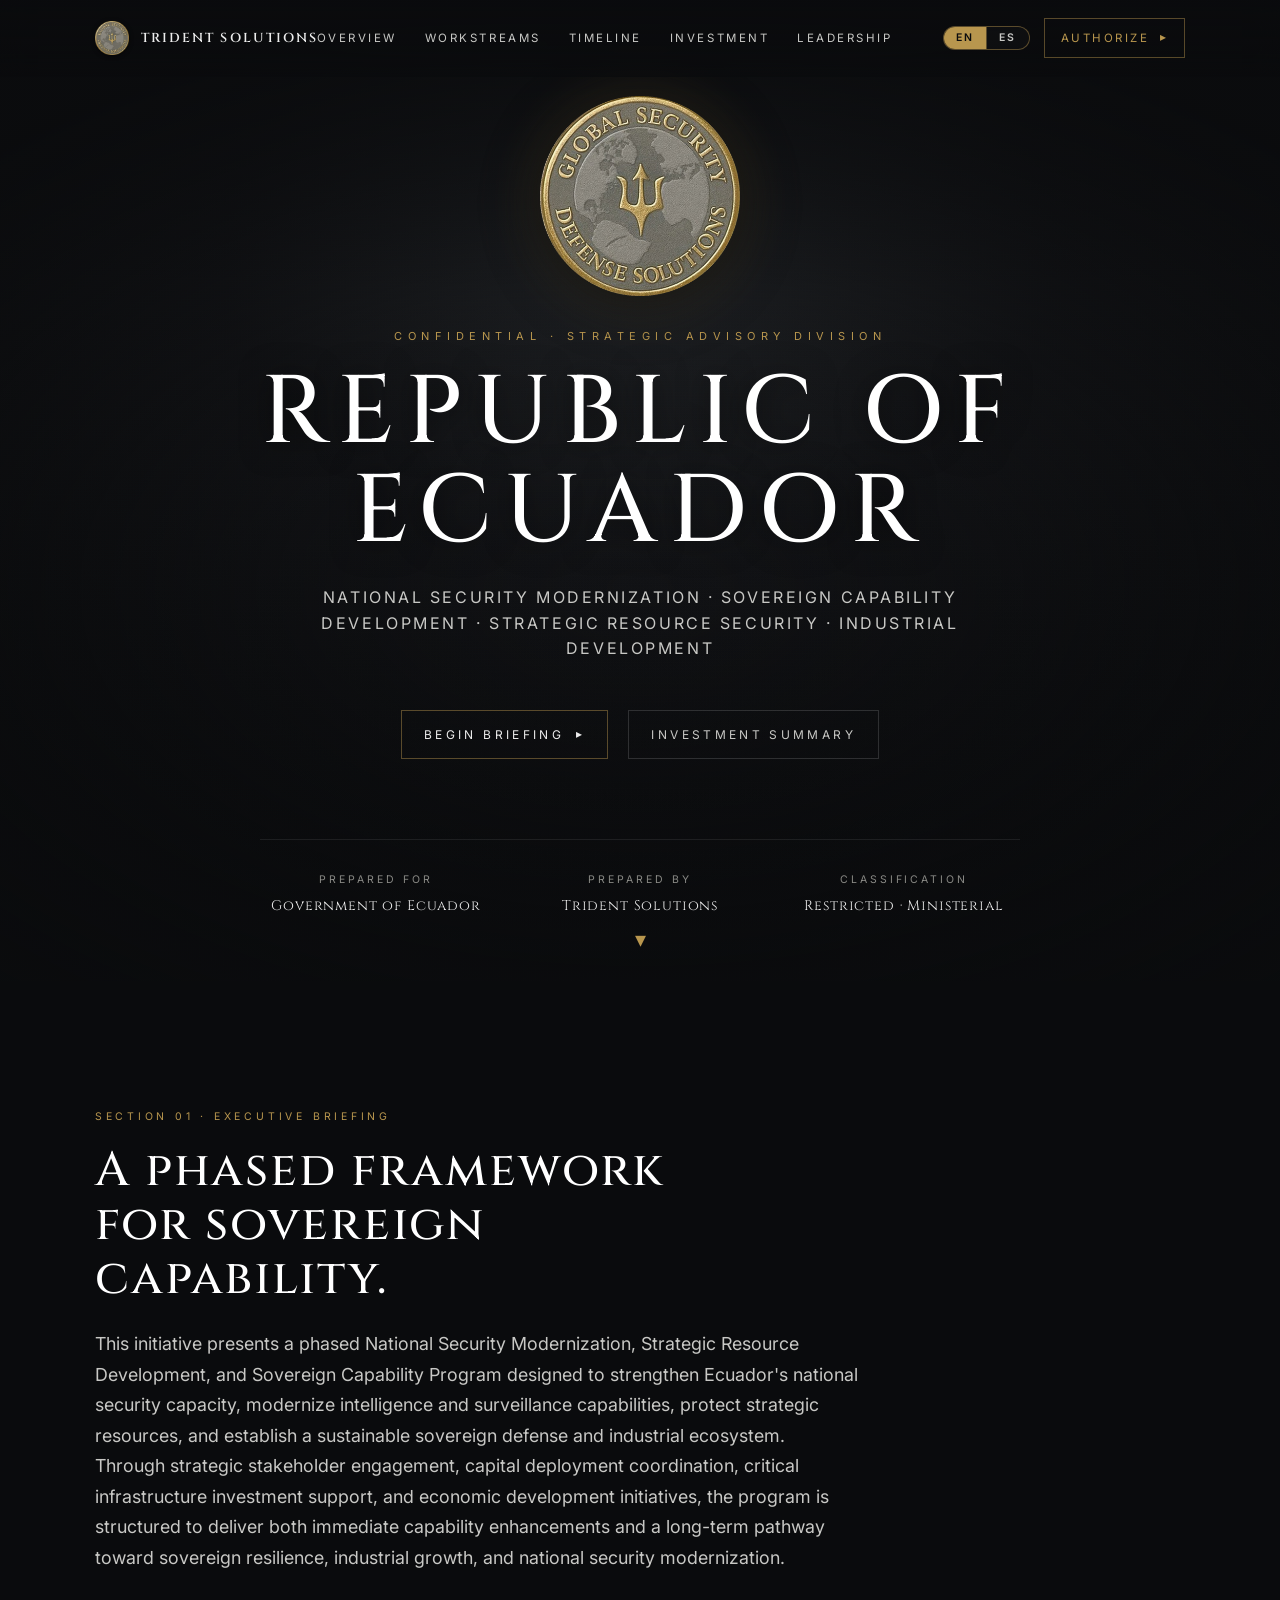
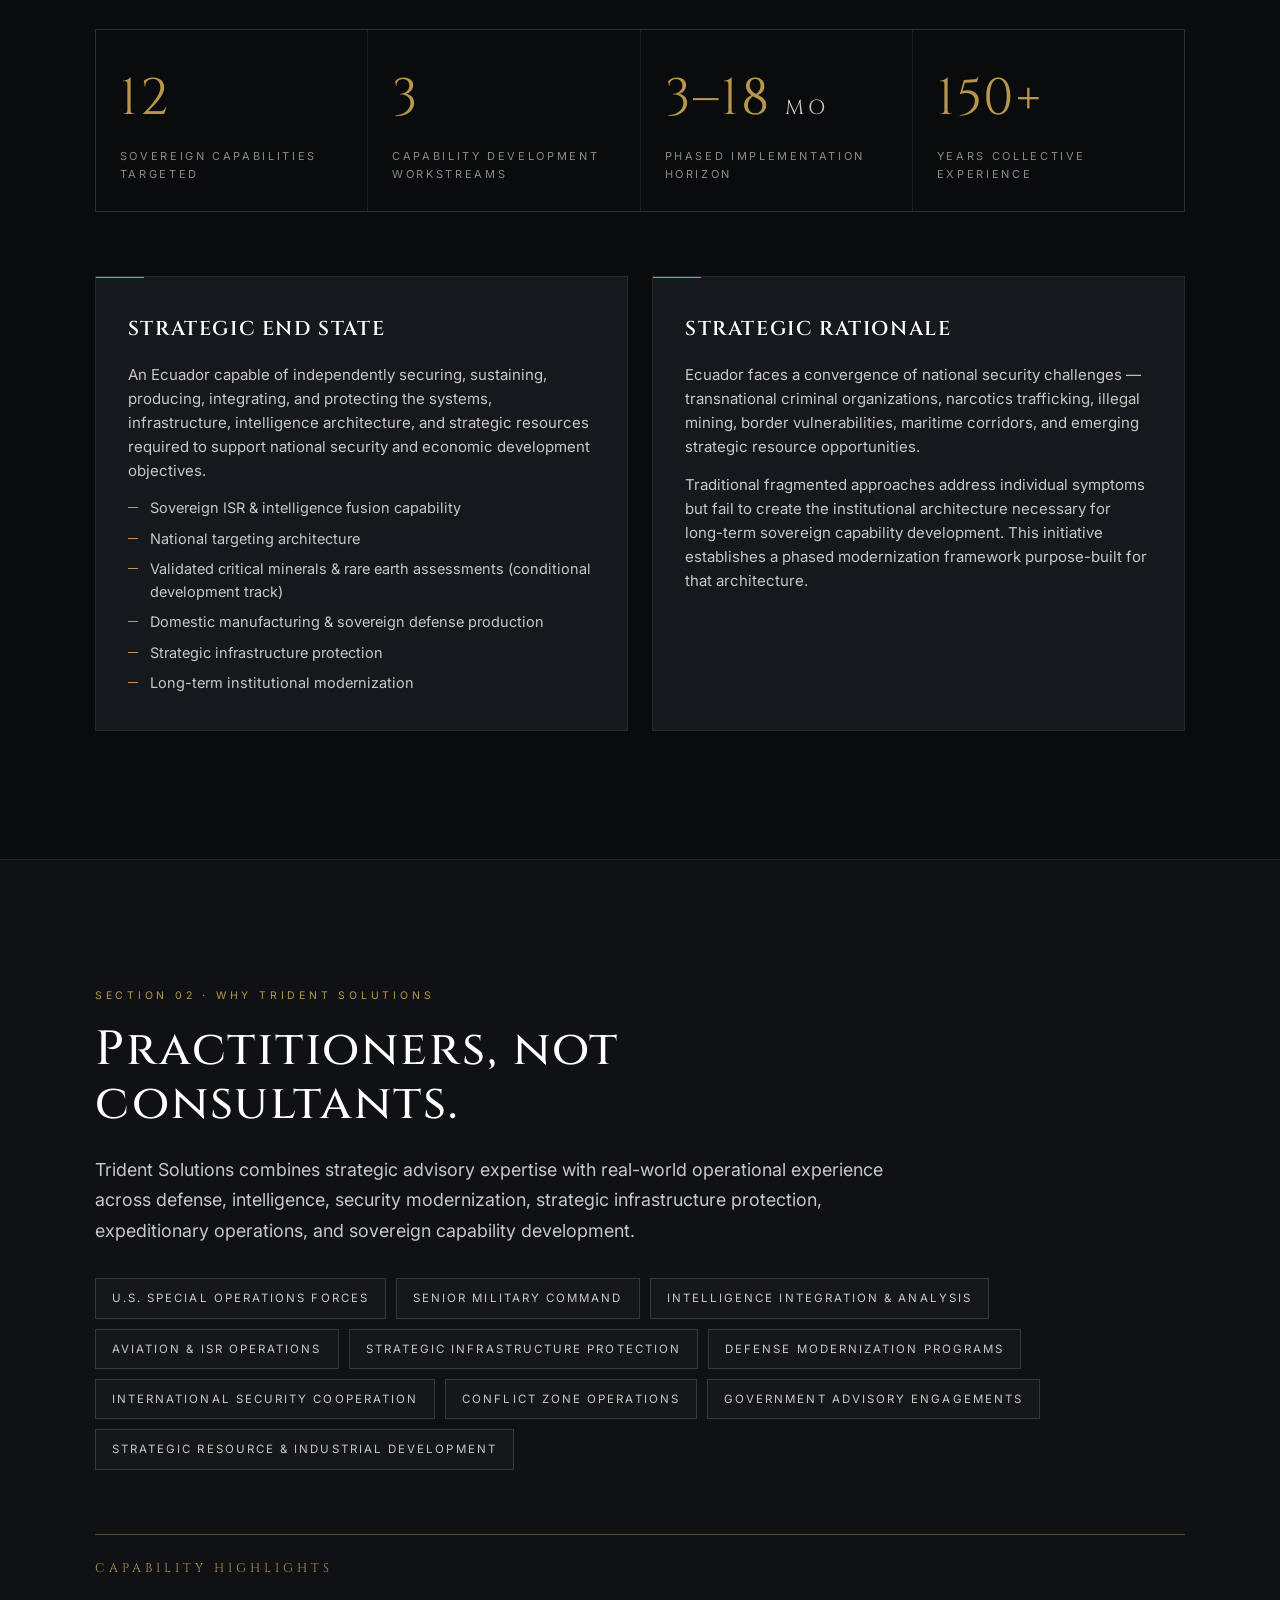
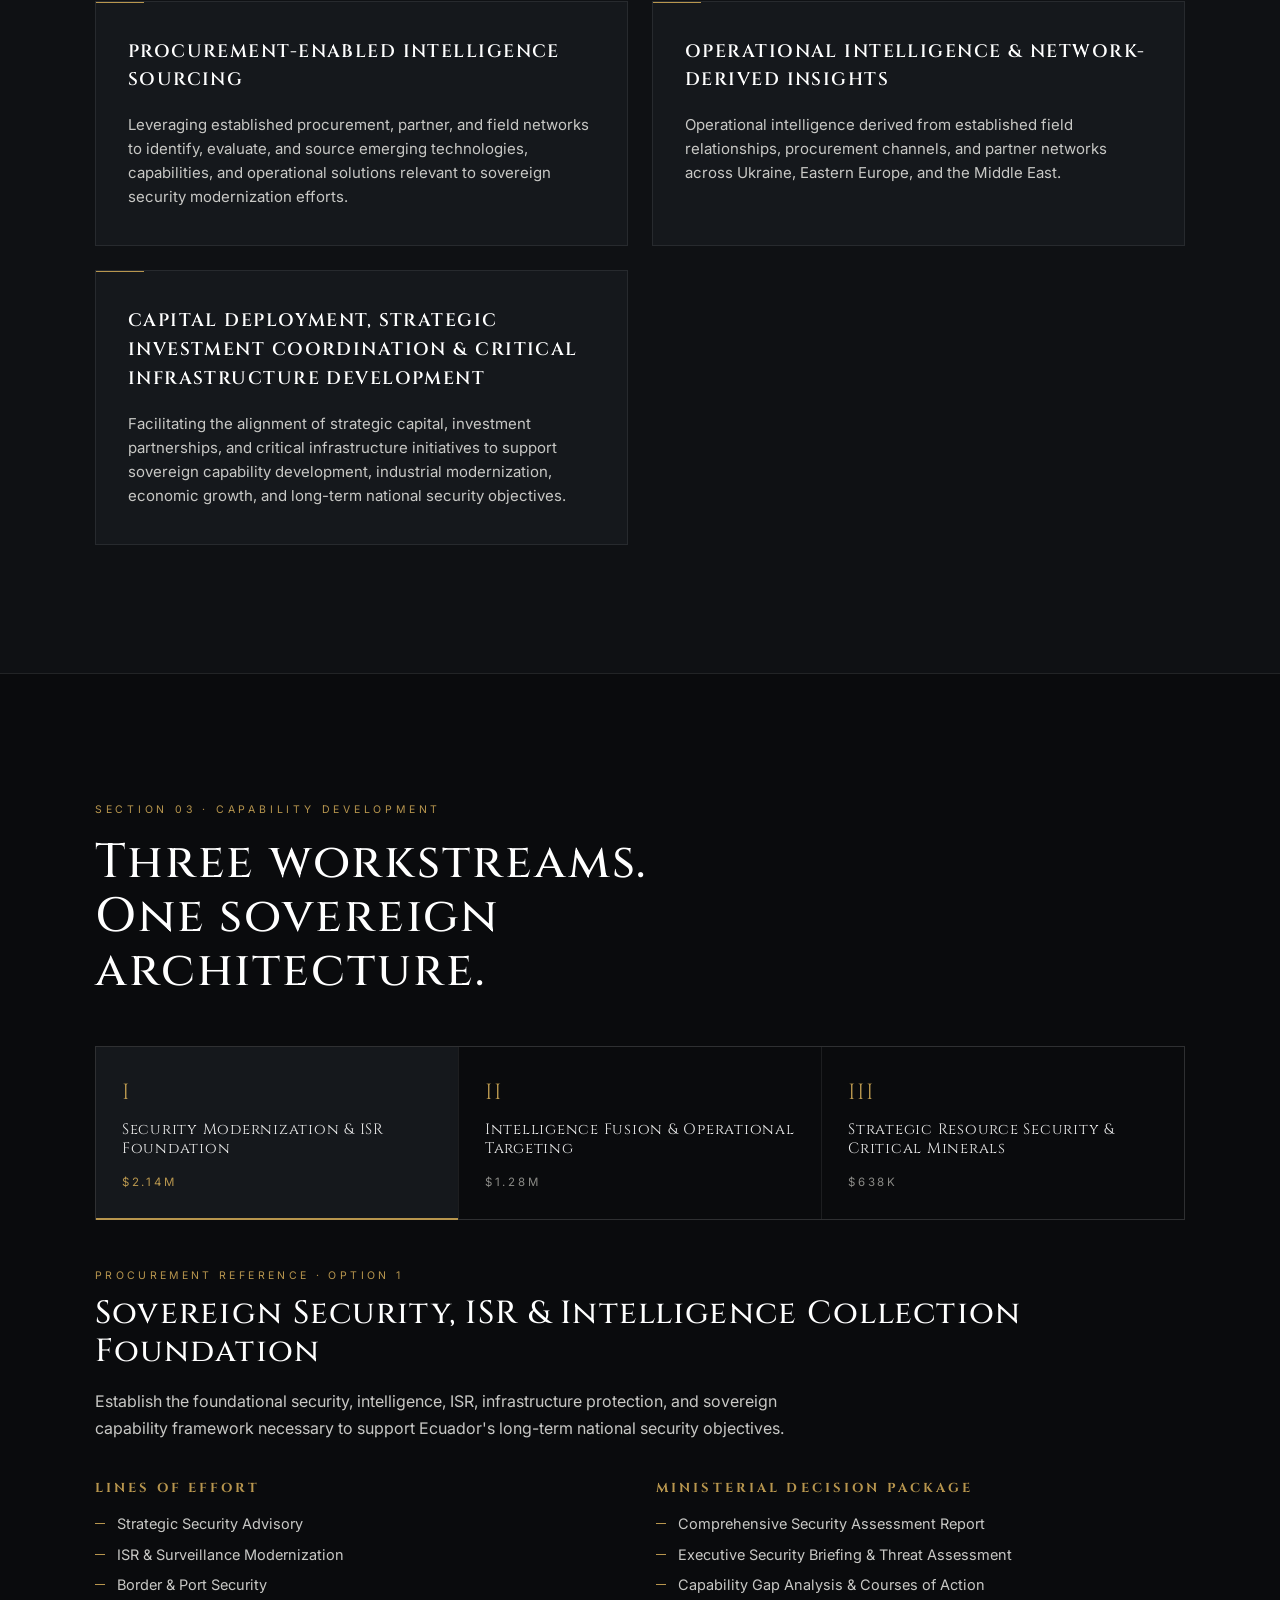
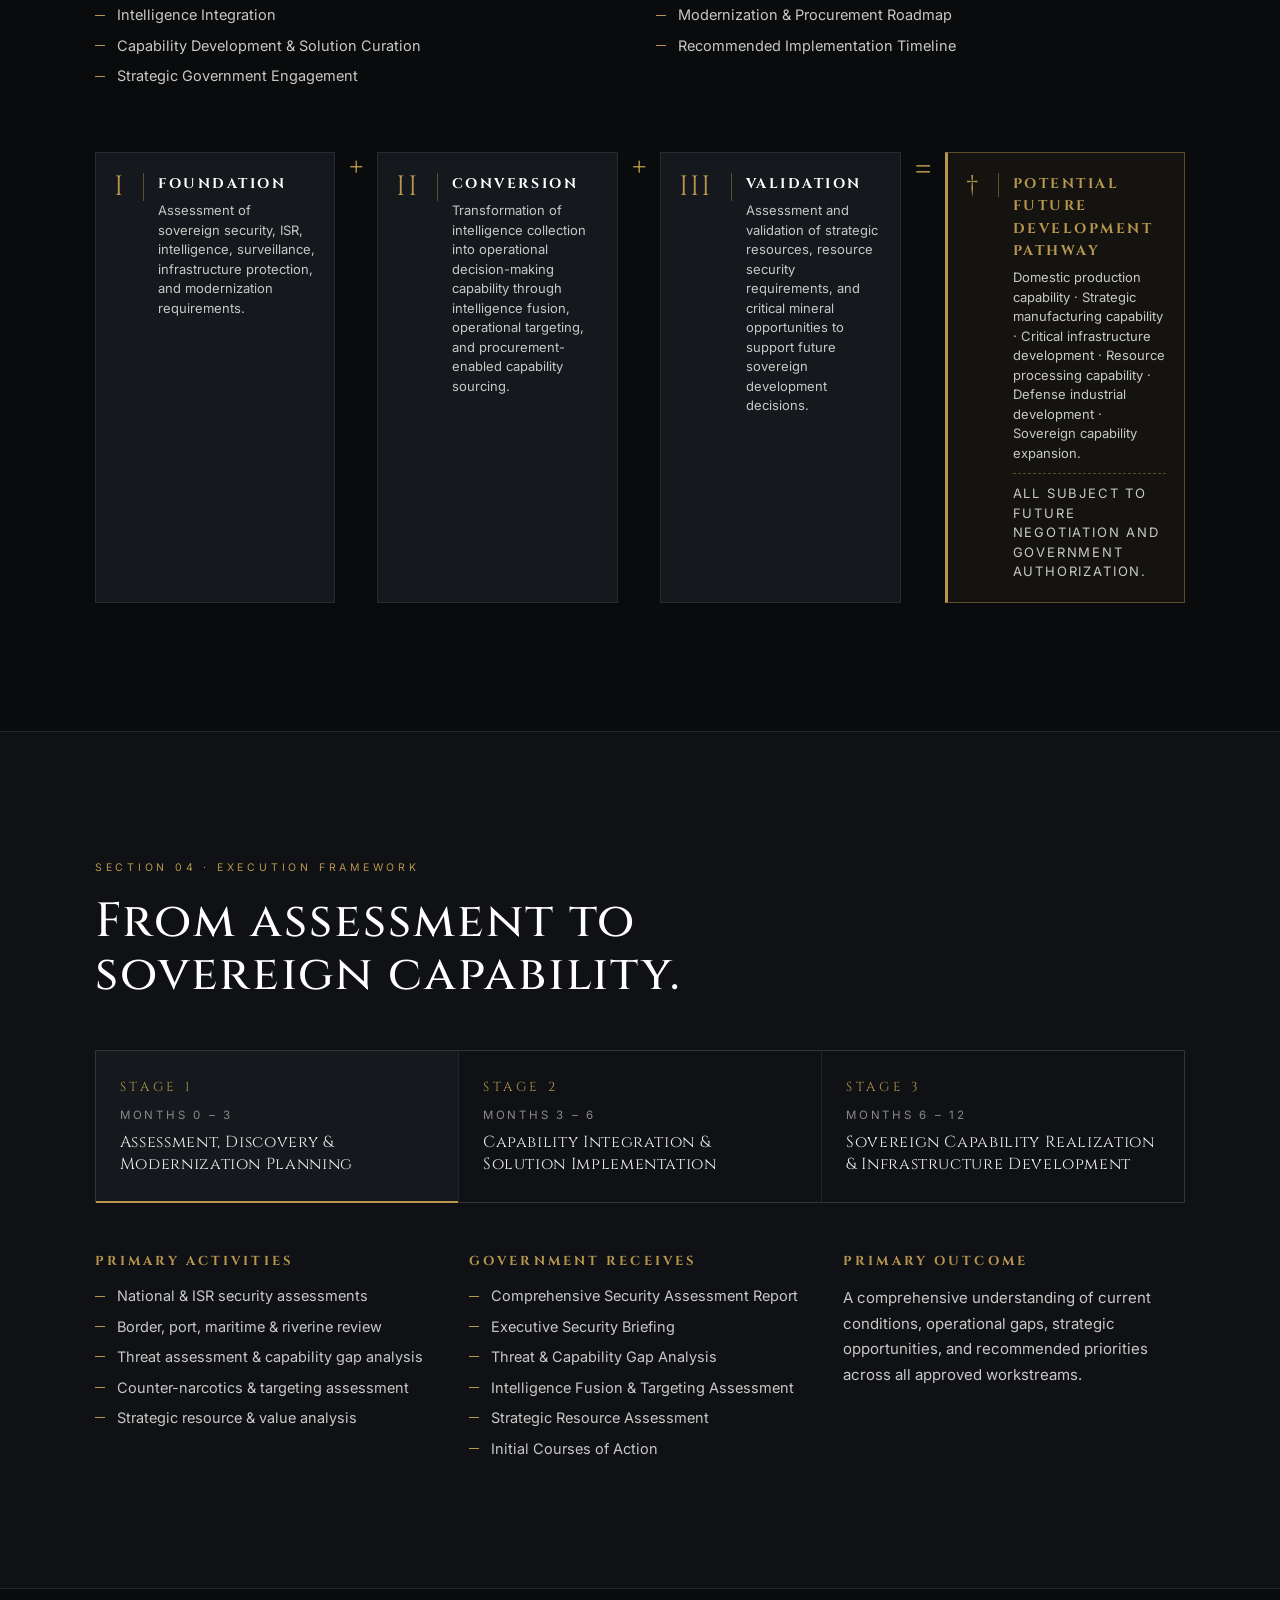
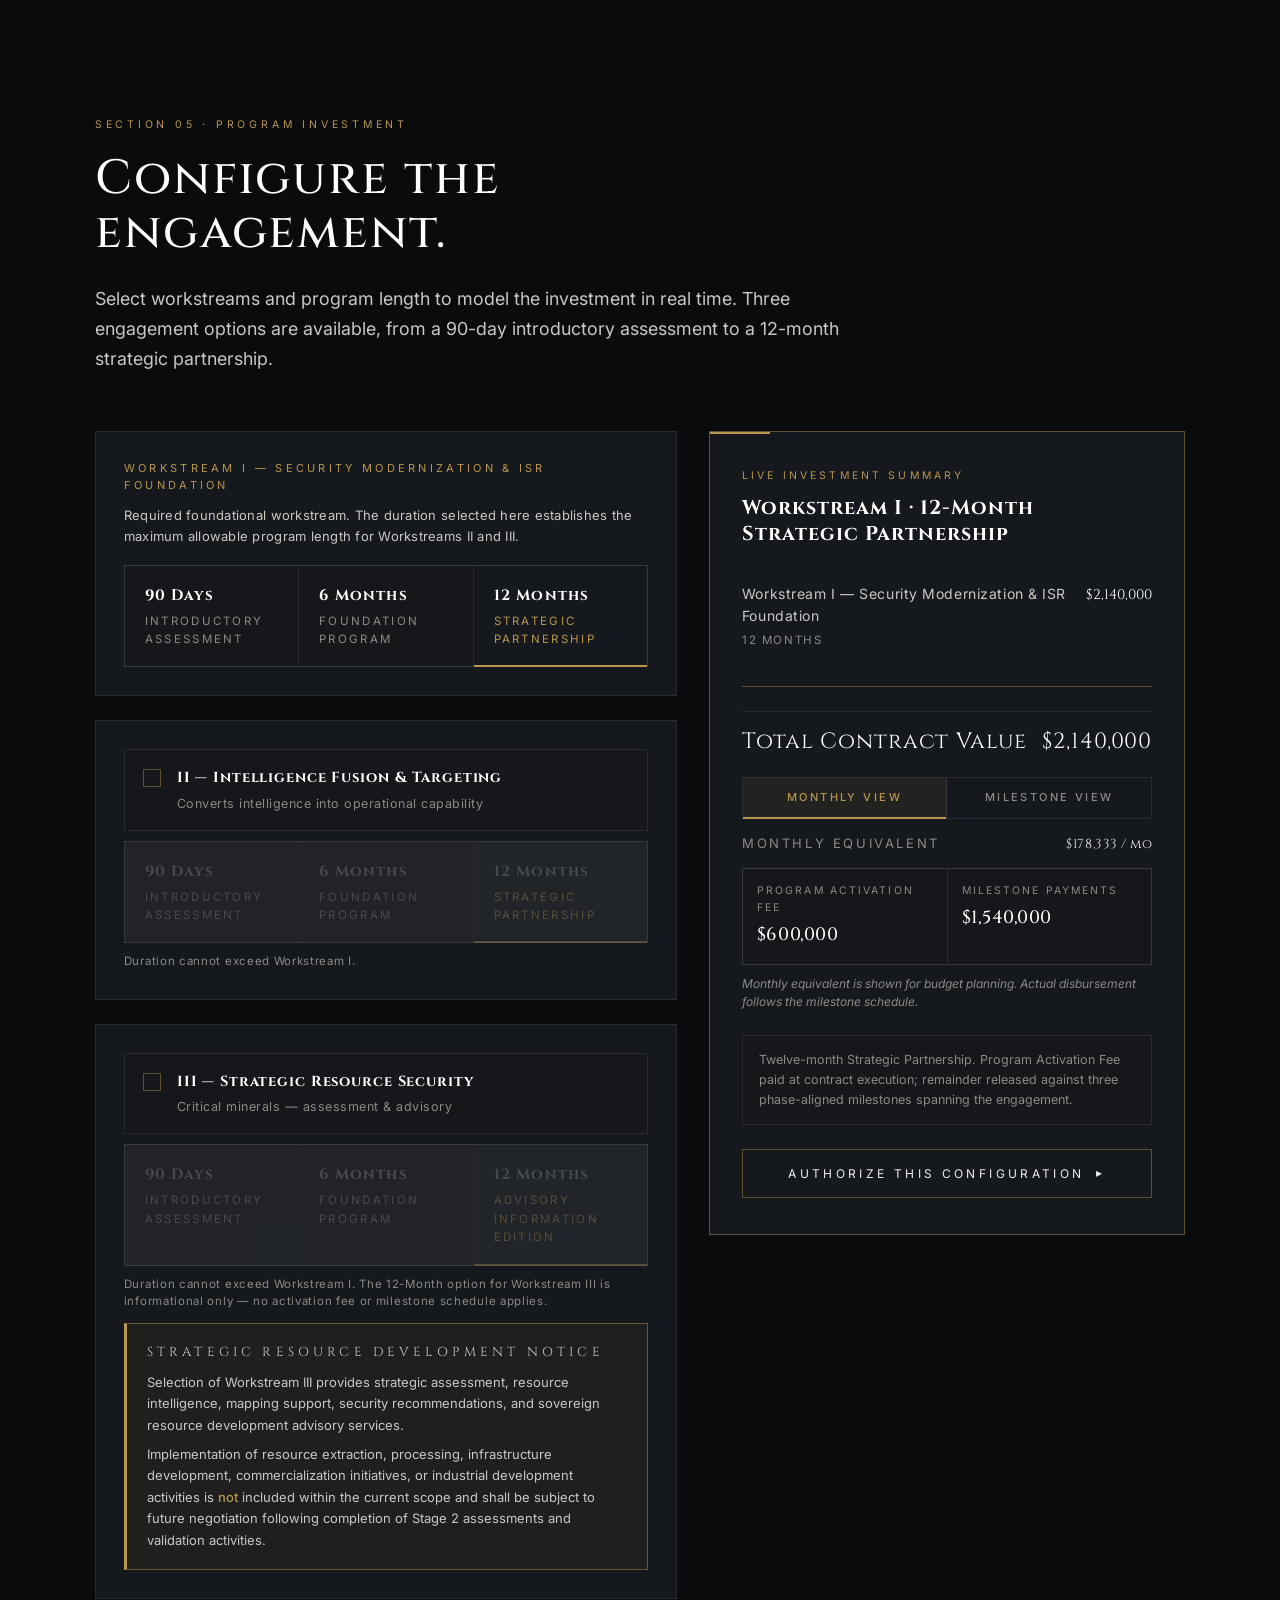
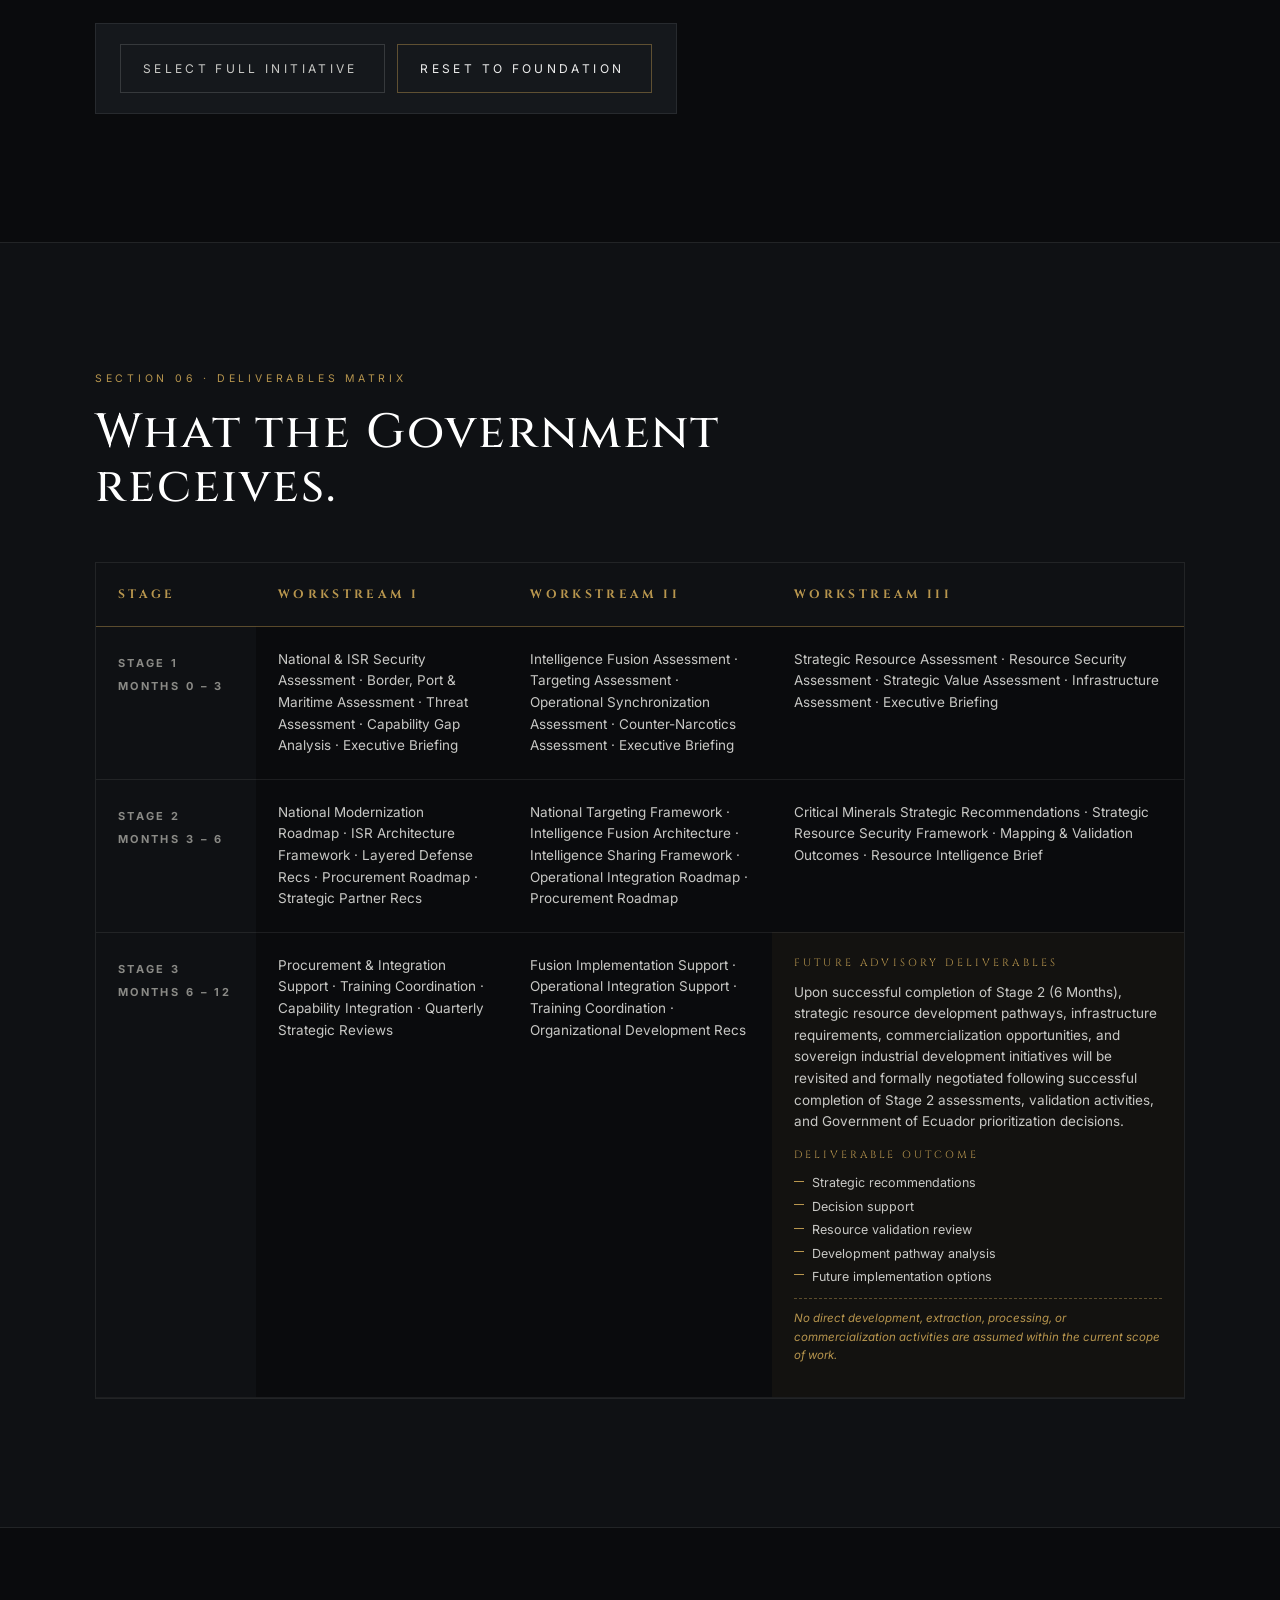
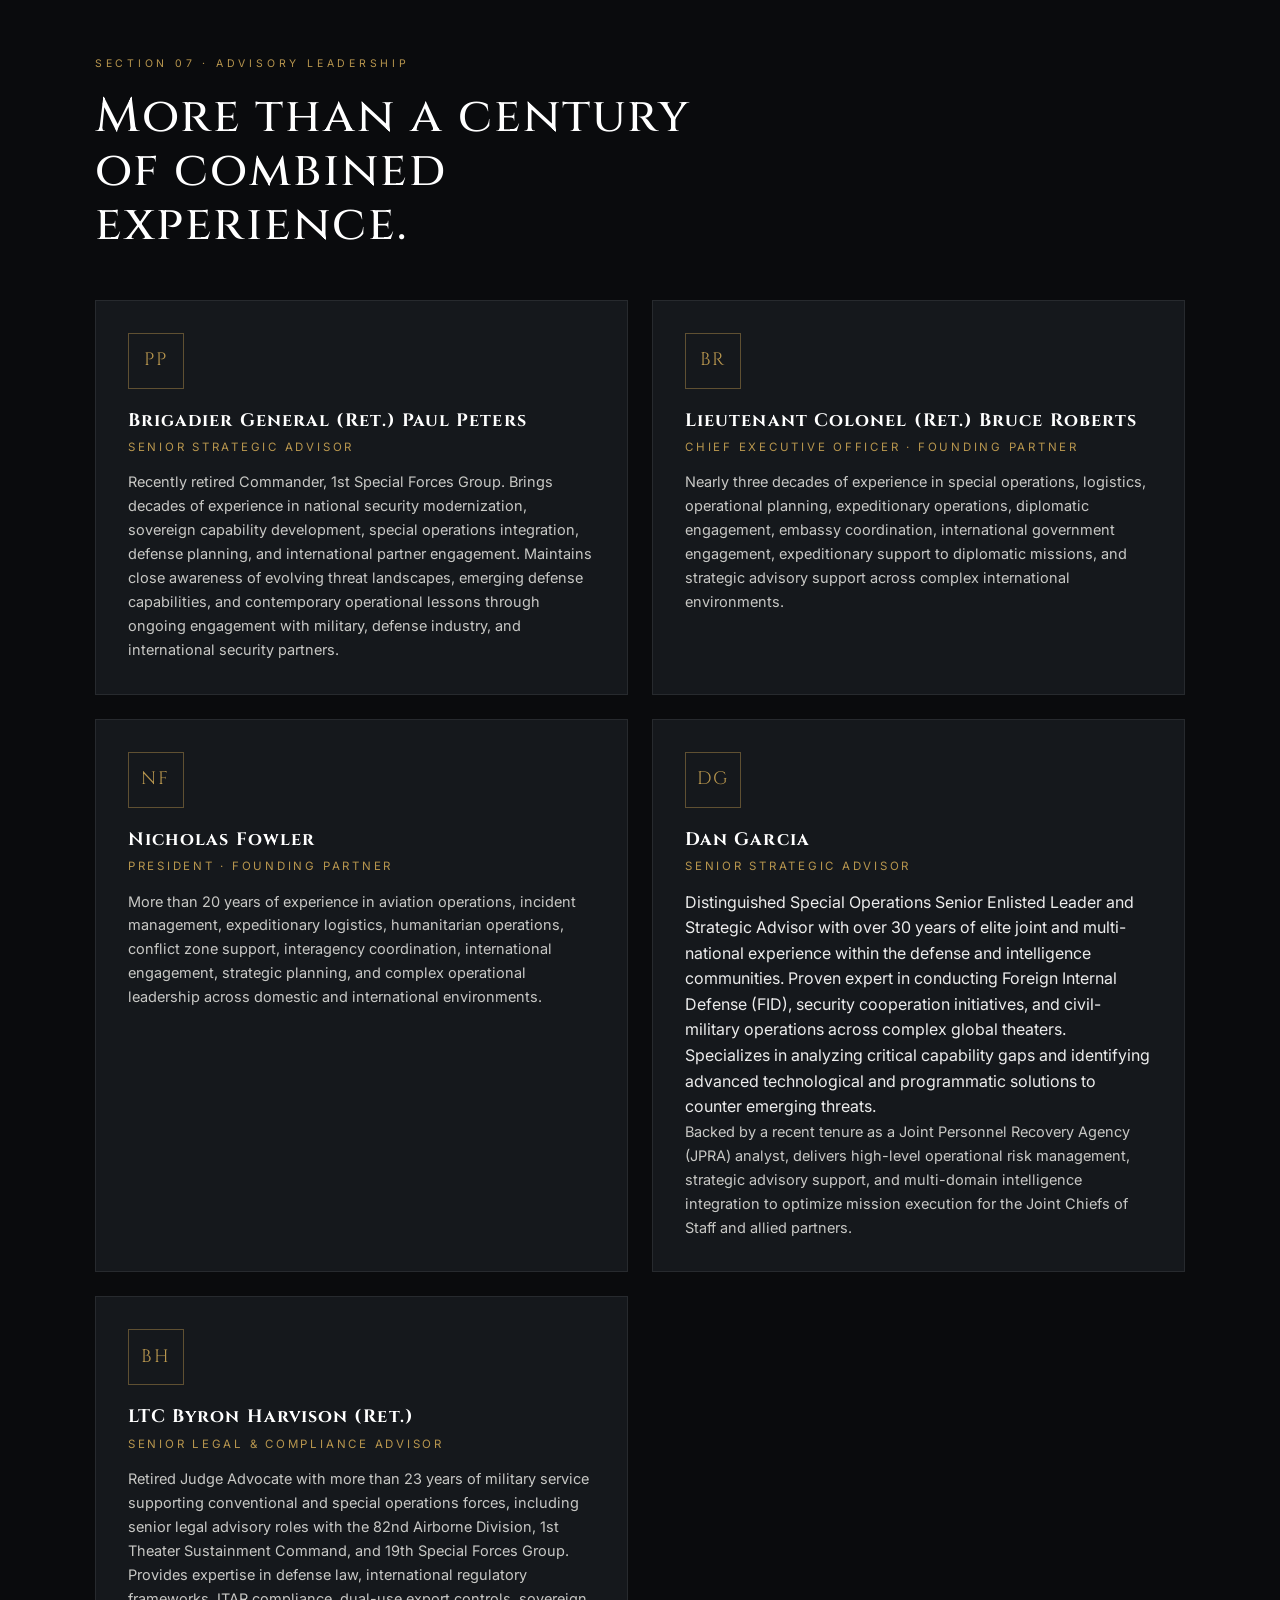
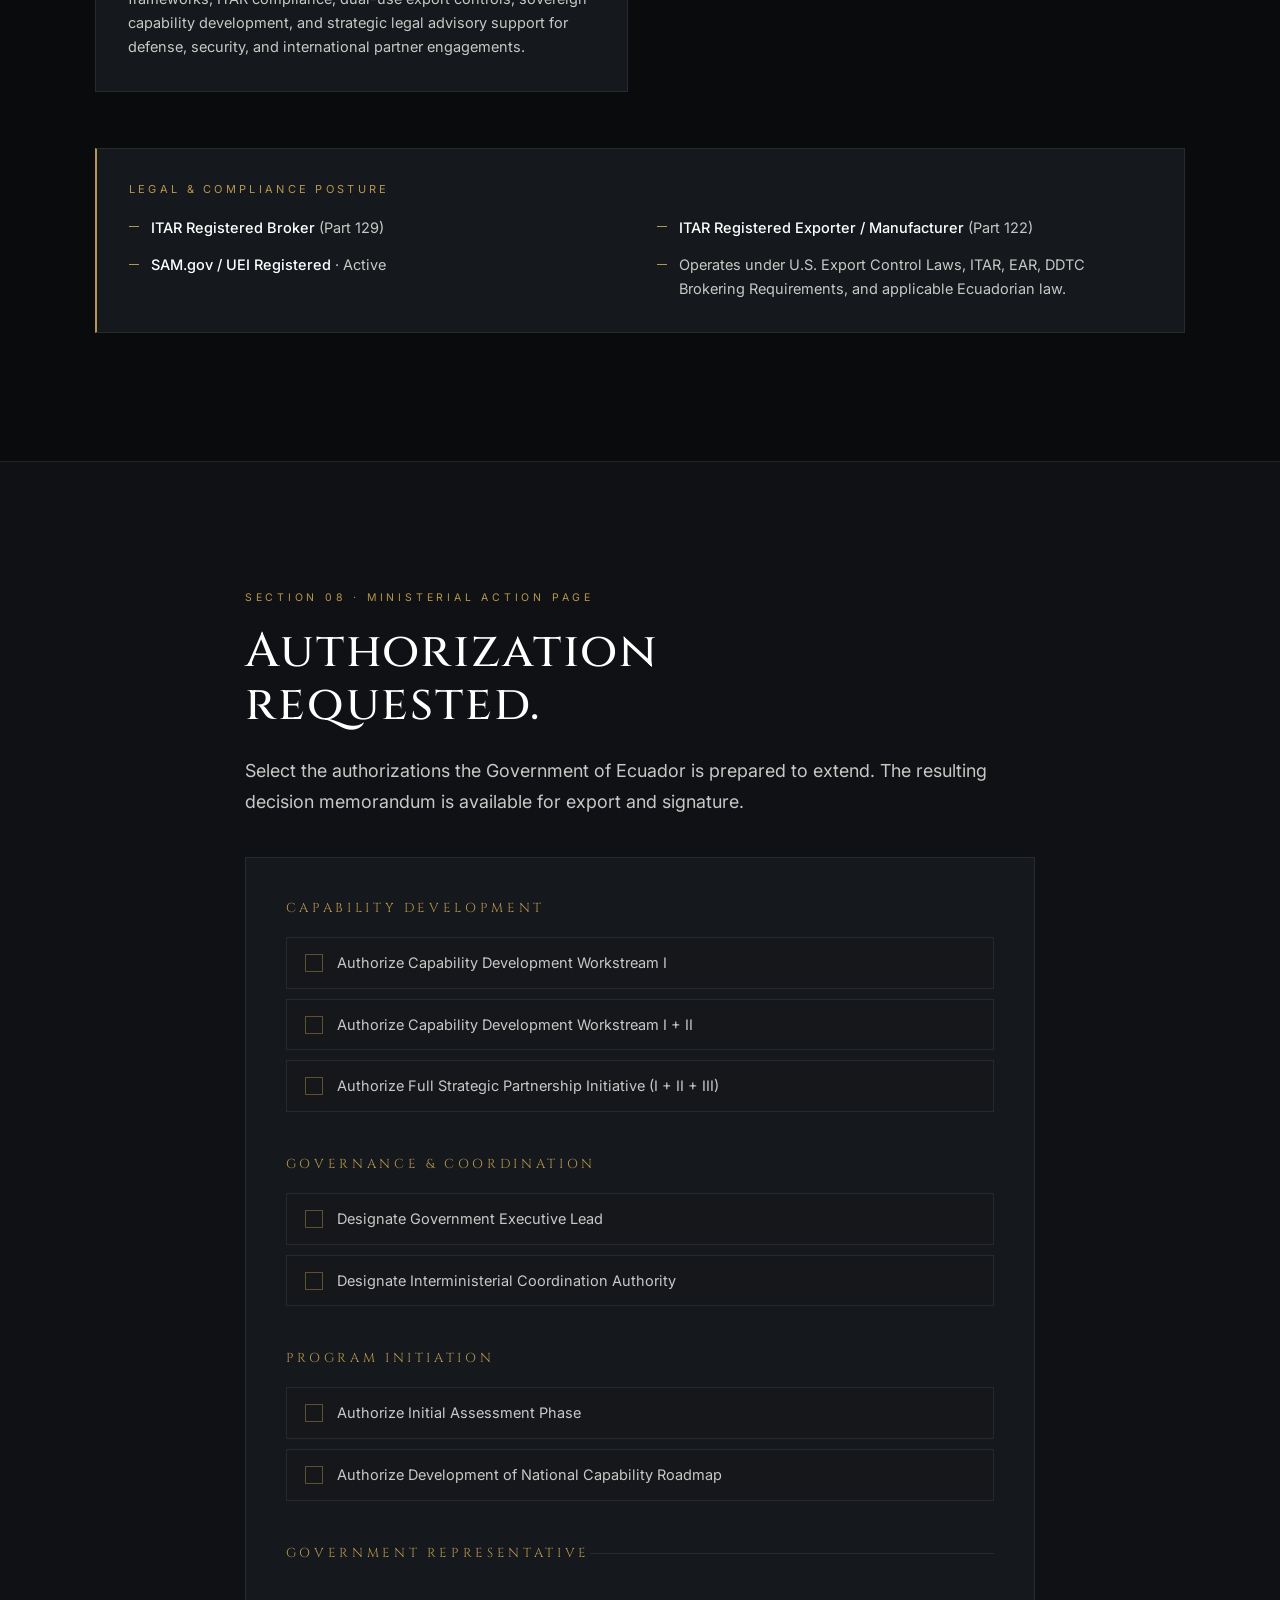
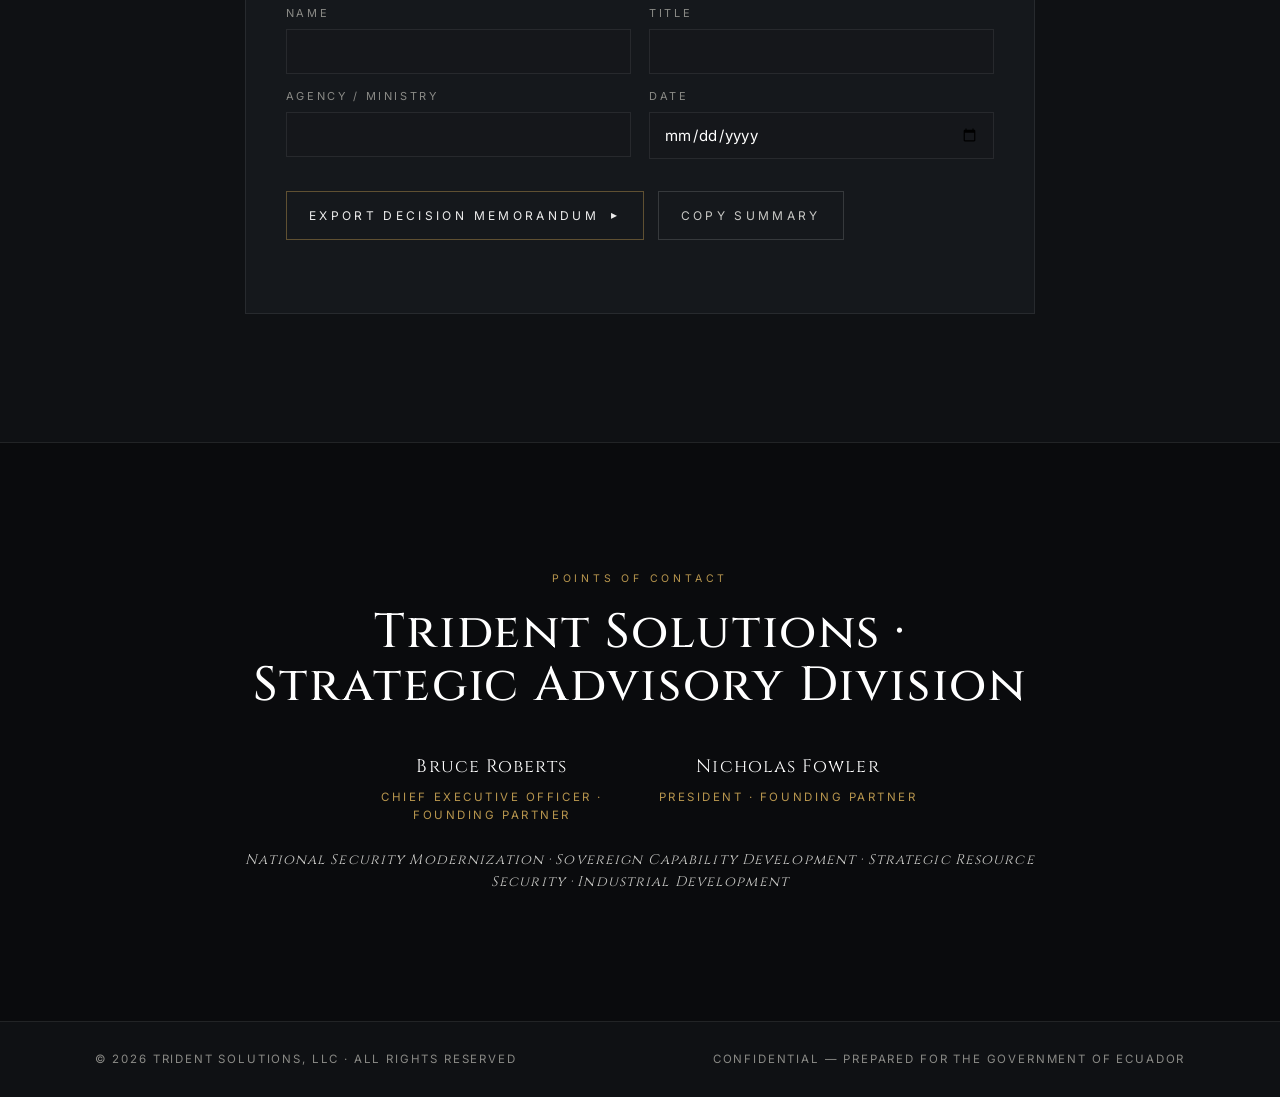
==== commit eaa278a4: "Add files via upload" ====
--- a/index.html
+++ b/index.html
@@ -20,13 +20,19 @@
       <span class="brand-name">Trident&nbsp;Solutions</span>
     </a>
     <nav class="nav-links" aria-label="Primary">
-      <a href="#overview">Overview</a>
-      <a href="#workstreams">Workstreams</a>
-      <a href="#timeline">Timeline</a>
-      <a href="#configurator">Investment</a>
-      <a href="#leadership">Leadership</a>
+      <a href="#overview" data-i18n="nav.overview">Overview</a>
+      <a href="#workstreams" data-i18n="nav.workstreams">Workstreams</a>
+      <a href="#timeline" data-i18n="nav.timeline">Timeline</a>
+      <a href="#configurator" data-i18n="nav.investment">Investment</a>
+      <a href="#leadership" data-i18n="nav.leadership">Leadership</a>
     </nav>
-    <a class="nav-cta" href="#authorize">Authorize&nbsp;<span class="arr">▸</span></a>
+    <div class="nav-right">
+      <div class="lang-switch" role="group" aria-label="Language" data-i18n-aria="lang.tooltip">
+        <button type="button" class="lang-btn is-active" data-lang="en" aria-pressed="true">EN</button>
+        <button type="button" class="lang-btn" data-lang="es" aria-pressed="false">ES</button>
+      </div>
+      <a class="nav-cta" href="#authorize"><span data-i18n="nav.authorize">Authorize</span>&nbsp;<span class="arr">▸</span></a>
+    </div>
   </div>
 </header>
 
@@ -38,17 +44,17 @@
     <div class="seal" aria-hidden="true">
       <img src="seal.png" alt="Trident Solutions — Global Security · Defense Solutions" />
     </div>
-    <p class="eyebrow">Confidential · Strategic Advisory Division</p>
-    <h1 class="hero-title">Republic of Ecuador</h1>
-    <p class="hero-sub">National Security Modernization · Sovereign Capability Development · Strategic Resource Security · Industrial Development</p>
+    <p class="eyebrow" data-i18n="hero.eyebrow">Confidential · Strategic Advisory Division</p>
+    <h1 class="hero-title" data-i18n="hero.title">Republic of Ecuador</h1>
+    <p class="hero-sub" data-i18n="hero.sub">National Security Modernization · Sovereign Capability Development · Strategic Resource Security · Industrial Development</p>
     <div class="hero-actions">
-      <a href="#overview" class="btn-line">Begin Briefing<span class="arr">▸</span></a>
-      <a href="#configurator" class="btn-ghost">Investment Summary</a>
+      <a href="#overview" class="btn-line"><span data-i18n="hero.cta1">Begin Briefing</span><span class="arr">▸</span></a>
+      <a href="#configurator" class="btn-ghost" data-i18n="hero.cta2">Investment Summary</a>
     </div>
     <div class="hero-meta">
-      <div><span class="k">Prepared For</span><span class="v">Government of Ecuador</span></div>
-      <div><span class="k">Prepared By</span><span class="v">Trident Solutions</span></div>
-      <div><span class="k">Classification</span><span class="v">Restricted · Ministerial</span></div>
+      <div><span class="k" data-i18n="hero.meta.preparedFor">Prepared For</span><span class="v" data-i18n="hero.meta.preparedForVal">Government of Ecuador</span></div>
+      <div><span class="k" data-i18n="hero.meta.preparedBy">Prepared By</span><span class="v" data-i18n="hero.meta.preparedByVal">Trident Solutions</span></div>
+      <div><span class="k" data-i18n="hero.meta.classification">Classification</span><span class="v" data-i18n="hero.meta.classificationVal">Restricted · Ministerial</span></div>
     </div>
   </div>
   <a href="#overview" class="scroll-cue" aria-label="Scroll">▾</a>
@@ -57,34 +63,35 @@
 <!-- ============== EXECUTIVE OVERVIEW ============== -->
 <section class="section" id="overview">
   <div class="container">
-    <p class="section-eyebrow">Section 01 · Executive Briefing</p>
-    <h2 class="section-title">A phased framework for sovereign capability.</h2>
-    <p class="lede">This initiative presents a phased National Security Modernization, Strategic Resource Development, and Sovereign Capability program designed to strengthen Ecuador's national security capacity, modernize intelligence and surveillance, protect strategic resources, and establish a sustainable sovereign defense and industrial ecosystem.</p>
+    <p class="section-eyebrow" data-i18n="ov.eyebrow">Section 01 · Executive Briefing</p>
+    <h2 class="section-title" data-i18n="ov.title">A phased framework for sovereign capability.</h2>
+    <p class="lede" data-i18n="ov.lede1">This initiative presents a phased National Security Modernization, Strategic Resource Development, and Sovereign Capability Program designed to strengthen Ecuador's national security capacity, modernize intelligence and surveillance capabilities, protect strategic resources, and establish a sustainable sovereign defense and industrial ecosystem.</p>
+    <p class="lede" data-i18n="ov.lede2">Through strategic stakeholder engagement, capital deployment coordination, critical infrastructure investment support, and economic development initiatives, the program is structured to deliver both immediate capability enhancements and a long-term pathway toward sovereign resilience, industrial growth, and national security modernization.</p>
 
     <div class="stat-row">
-      <div class="stat"><div class="stat-num">12</div><div class="stat-label">Sovereign capabilities targeted</div></div>
-      <div class="stat"><div class="stat-num">3</div><div class="stat-label">Capability development workstreams</div></div>
-      <div class="stat"><div class="stat-num">3–18<span class="unit">&nbsp;mo</span></div><div class="stat-label">Phased implementation horizon</div></div>
-      <div class="stat"><div class="stat-num">100+</div><div class="stat-label">Years collective advisory experience</div></div>
+      <div class="stat"><div class="stat-num">12</div><div class="stat-label" data-i18n="ov.stat1">Sovereign capabilities targeted</div></div>
+      <div class="stat"><div class="stat-num">3</div><div class="stat-label" data-i18n="ov.stat2">Capability development workstreams</div></div>
+      <div class="stat"><div class="stat-num">3–18<span class="unit">&nbsp;<span data-i18n="ov.stat3.unit">mo</span></span></div><div class="stat-label" data-i18n="ov.stat3">Phased implementation horizon</div></div>
+      <div class="stat"><div class="stat-num">150+</div><div class="stat-label" data-i18n="ov.stat4">Years collective experience</div></div>
     </div>
 
     <div class="grid-2">
       <div class="card">
-        <h3>Strategic End State</h3>
-        <p>An Ecuador capable of independently securing, sustaining, producing, integrating, and protecting the systems, infrastructure, intelligence architecture, and strategic resources required to support national security and economic development objectives.</p>
+        <h3 data-i18n="ov.card1.h">Strategic End State</h3>
+        <p data-i18n="ov.card1.p">An Ecuador capable of independently securing, sustaining, producing, integrating, and protecting the systems, infrastructure, intelligence architecture, and strategic resources required to support national security and economic development objectives.</p>
         <ul class="checks">
-          <li>Sovereign ISR &amp; intelligence fusion capability</li>
-          <li>National targeting architecture</li>
-          <li>Validated critical minerals &amp; rare earth assessments (conditional development track)</li>
-          <li>Domestic manufacturing &amp; sovereign defense production</li>
-          <li>Strategic infrastructure protection</li>
-          <li>Long-term institutional modernization</li>
+          <li data-i18n="ov.card1.li1">Sovereign ISR &amp; intelligence fusion capability</li>
+          <li data-i18n="ov.card1.li2">National targeting architecture</li>
+          <li data-i18n="ov.card1.li3">Validated critical minerals &amp; rare earth assessments (conditional development track)</li>
+          <li data-i18n="ov.card1.li4">Domestic manufacturing &amp; sovereign defense production</li>
+          <li data-i18n="ov.card1.li5">Strategic infrastructure protection</li>
+          <li data-i18n="ov.card1.li6">Long-term institutional modernization</li>
         </ul>
       </div>
       <div class="card">
-        <h3>Strategic Rationale</h3>
-        <p>Ecuador faces a convergence of national security challenges — transnational criminal organizations, narcotics trafficking, illegal mining, border vulnerabilities, maritime corridors, and emerging strategic resource opportunities.</p>
-        <p>Traditional fragmented approaches address individual symptoms but fail to create the institutional architecture necessary for long-term sovereign capability development. This initiative establishes a phased modernization framework purpose-built for that architecture.</p>
+        <h3 data-i18n="ov.card2.h">Strategic Rationale</h3>
+        <p data-i18n="ov.card2.p1">Ecuador faces a convergence of national security challenges — transnational criminal organizations, narcotics trafficking, illegal mining, border vulnerabilities, maritime corridors, and emerging strategic resource opportunities.</p>
+        <p data-i18n="ov.card2.p2">Traditional fragmented approaches address individual symptoms but fail to create the institutional architecture necessary for long-term sovereign capability development. This initiative establishes a phased modernization framework purpose-built for that architecture.</p>
       </div>
     </div>
   </div>
@@ -93,31 +100,35 @@
 <!-- ============== WHY TRIDENT ============== -->
 <section class="section dark-band" id="why">
   <div class="container">
-    <p class="section-eyebrow">Section 02 · Why Trident Solutions</p>
-    <h2 class="section-title">Practitioners, not consultants.</h2>
-    <p class="lede">Trident Solutions combines strategic advisory expertise with real-world operational experience across defense, intelligence, security modernization, strategic infrastructure protection, expeditionary operations, and sovereign capability development.</p>
+    <p class="section-eyebrow" data-i18n="why.eyebrow">Section 02 · Why Trident Solutions</p>
+    <h2 class="section-title" data-i18n="why.title">Practitioners, not consultants.</h2>
+    <p class="lede" data-i18n="why.lede">Trident Solutions combines strategic advisory expertise with real-world operational experience across defense, intelligence, security modernization, strategic infrastructure protection, expeditionary operations, and sovereign capability development.</p>
     <div class="chips">
-      <span class="chip">U.S. Special Operations Forces</span>
-      <span class="chip">Senior Military Command</span>
-      <span class="chip">Intelligence Integration &amp; Analysis</span>
-      <span class="chip">Aviation &amp; ISR Operations</span>
-      <span class="chip">Strategic Infrastructure Protection</span>
-      <span class="chip">Defense Modernization Programs</span>
-      <span class="chip">International Security Cooperation</span>
-      <span class="chip">Conflict Zone Operations</span>
-      <span class="chip">Government Advisory Engagements</span>
-      <span class="chip">Strategic Resource &amp; Industrial Development</span>
-    </div>
-
-    <p class="section-sub-eyebrow">Capability Highlights</p>
+      <span class="chip" data-i18n="why.chip1">U.S. Special Operations Forces</span>
+      <span class="chip" data-i18n="why.chip2">Senior Military Command</span>
+      <span class="chip" data-i18n="why.chip3">Intelligence Integration &amp; Analysis</span>
+      <span class="chip" data-i18n="why.chip4">Aviation &amp; ISR Operations</span>
+      <span class="chip" data-i18n="why.chip5">Strategic Infrastructure Protection</span>
+      <span class="chip" data-i18n="why.chip6">Defense Modernization Programs</span>
+      <span class="chip" data-i18n="why.chip7">International Security Cooperation</span>
+      <span class="chip" data-i18n="why.chip8">Conflict Zone Operations</span>
+      <span class="chip" data-i18n="why.chip9">Government Advisory Engagements</span>
+      <span class="chip" data-i18n="why.chip10">Strategic Resource &amp; Industrial Development</span>
+    </div>
+
+    <p class="section-sub-eyebrow" data-i18n="why.sub">Capability Highlights</p>
     <div class="grid-2 cap-highlights">
       <div class="card">
-        <h3>Procurement-Enabled Intelligence Sourcing</h3>
-        <p>Leveraging established procurement, partner, and field networks to identify, evaluate, and source emerging technologies, capabilities, and operational solutions relevant to sovereign security modernization efforts.</p>
+        <h3 data-i18n="why.cap1.h">Procurement-Enabled Intelligence Sourcing</h3>
+        <p data-i18n="why.cap1.p">Leveraging established procurement, partner, and field networks to identify, evaluate, and source emerging technologies, capabilities, and operational solutions relevant to sovereign security modernization efforts.</p>
       </div>
       <div class="card">
-        <h3>Operational Intelligence &amp; Network-Derived Insights</h3>
-        <p>Operational intelligence derived from established field relationships, procurement channels, and partner networks across Ukraine, Eastern Europe, and the Middle East.</p>
+        <h3 data-i18n="why.cap2.h">Operational Intelligence &amp; Network-Derived Insights</h3>
+        <p data-i18n="why.cap2.p">Operational intelligence derived from established field relationships, procurement channels, and partner networks across Ukraine, Eastern Europe, and the Middle East.</p>
+      </div>
+      <div class="card">
+        <h3 data-i18n="why.cap3.h">Capital Deployment, Strategic Investment Coordination &amp; Critical Infrastructure Development</h3>
+        <p data-i18n="why.cap3.p">Facilitating the alignment of strategic capital, investment partnerships, and critical infrastructure initiatives to support sovereign capability development, industrial modernization, economic growth, and long-term national security objectives.</p>
       </div>
     </div>
   </div>
@@ -126,23 +137,23 @@
 <!-- ============== WORKSTREAMS (TABS) ============== -->
 <section class="section" id="workstreams">
   <div class="container">
-    <p class="section-eyebrow">Section 03 · Capability Development</p>
-    <h2 class="section-title">Three workstreams. One sovereign architecture.</h2>
+    <p class="section-eyebrow" data-i18n="ws.eyebrow">Section 03 · Capability Development</p>
+    <h2 class="section-title" data-i18n="ws.title">Three workstreams. One sovereign architecture.</h2>
 
     <div class="tabs" role="tablist">
       <button class="tab is-active" data-tab="ws1" role="tab" aria-selected="true">
         <span class="tab-num">I</span>
-        <span class="tab-name">Security Modernization &amp; ISR Foundation</span>
+        <span class="tab-name" data-i18n="ws1.tab.name">Security Modernization &amp; ISR Foundation</span>
         <span class="tab-val">$2.14M</span>
       </button>
       <button class="tab" data-tab="ws2" role="tab" aria-selected="false">
         <span class="tab-num">II</span>
-        <span class="tab-name">Intelligence Fusion &amp; Operational Targeting</span>
+        <span class="tab-name" data-i18n="ws2.tab.name">Intelligence Fusion &amp; Operational Targeting</span>
         <span class="tab-val">$1.28M</span>
       </button>
       <button class="tab" data-tab="ws3" role="tab" aria-selected="false">
         <span class="tab-num">III</span>
-        <span class="tab-name">Strategic Resource Security &amp; Critical Minerals</span>
+        <span class="tab-name" data-i18n="ws3.tab.name">Strategic Resource Security &amp; Critical Minerals</span>
         <span class="tab-val">$638K</span>
       </button>
     </div>
@@ -150,30 +161,30 @@
     <!-- WS1 -->
     <div class="tab-panel is-active" id="ws1" role="tabpanel">
       <div class="ws-head">
-        <p class="ws-tag">Procurement Reference · Option 1</p>
-        <h3>Sovereign Security, ISR &amp; Intelligence Collection Foundation</h3>
-        <p class="ws-mission">Establish the foundational security, intelligence, ISR, infrastructure protection, and sovereign capability framework necessary to support Ecuador's long-term national security objectives.</p>
+        <p class="ws-tag" data-i18n="ws1.tag">Procurement Reference · Option 1</p>
+        <h3 data-i18n="ws1.h">Sovereign Security, ISR &amp; Intelligence Collection Foundation</h3>
+        <p class="ws-mission" data-i18n="ws1.mission">Establish the foundational security, intelligence, ISR, infrastructure protection, and sovereign capability framework necessary to support Ecuador's long-term national security objectives.</p>
       </div>
       <div class="ws-grid">
         <div>
-          <h4>Lines of Effort</h4>
+          <h4 data-i18n="ws.lines">Lines of Effort</h4>
           <ul class="checks">
-            <li>Strategic Security Advisory</li>
-            <li>ISR &amp; Surveillance Modernization</li>
-            <li>Border &amp; Port Security</li>
-            <li>Intelligence Integration</li>
-            <li>Capability Development &amp; Solution Curation</li>
-            <li>Strategic Government Engagement</li>
+            <li data-i18n="ws1.eff1">Strategic Security Advisory</li>
+            <li data-i18n="ws1.eff2">ISR &amp; Surveillance Modernization</li>
+            <li data-i18n="ws1.eff3">Border &amp; Port Security</li>
+            <li data-i18n="ws1.eff4">Intelligence Integration</li>
+            <li data-i18n="ws1.eff5">Capability Development &amp; Solution Curation</li>
+            <li data-i18n="ws1.eff6">Strategic Government Engagement</li>
           </ul>
         </div>
         <div>
-          <h4>Ministerial Decision Package</h4>
+          <h4 data-i18n="ws.decision">Ministerial Decision Package</h4>
           <ul class="checks">
-            <li>Comprehensive Security Assessment Report</li>
-            <li>Executive Security Briefing &amp; Threat Assessment</li>
-            <li>Capability Gap Analysis &amp; Courses of Action</li>
-            <li>Modernization &amp; Procurement Roadmap</li>
-            <li>Recommended Implementation Timeline</li>
+            <li data-i18n="ws1.del1">Comprehensive Security Assessment Report</li>
+            <li data-i18n="ws1.del2">Executive Security Briefing &amp; Threat Assessment</li>
+            <li data-i18n="ws1.del3">Capability Gap Analysis &amp; Courses of Action</li>
+            <li data-i18n="ws1.del4">Modernization &amp; Procurement Roadmap</li>
+            <li data-i18n="ws1.del5">Recommended Implementation Timeline</li>
           </ul>
         </div>
       </div>
@@ -182,30 +193,30 @@
     <!-- WS2 -->
     <div class="tab-panel" id="ws2" role="tabpanel">
       <div class="ws-head">
-        <p class="ws-tag">Procurement Reference · Option 1B</p>
-        <h3>Intelligence Fusion, Targeting &amp; Operational Integration</h3>
-        <p class="ws-mission">Transformation of intelligence collection into operational decision-making capability through intelligence fusion, operational targeting, and procurement-enabled capability sourcing — integrating ISR, analytical workflows, operational planning, and interagency coordination frameworks.</p>
+        <p class="ws-tag" data-i18n="ws2.tag">Procurement Reference · Option 1B</p>
+        <h3 data-i18n="ws2.h">Intelligence Fusion, Targeting &amp; Operational Integration</h3>
+        <p class="ws-mission" data-i18n="ws2.mission">Transformation of intelligence collection into operational decision-making capability through intelligence fusion, operational targeting, and procurement-enabled capability sourcing — integrating ISR, analytical workflows, operational planning, and interagency coordination frameworks.</p>
       </div>
       <div class="ws-grid">
         <div>
-          <h4>Lines of Effort</h4>
+          <h4 data-i18n="ws.lines">Lines of Effort</h4>
           <ul class="checks">
-            <li>Intelligence Fusion</li>
-            <li>Targeting Architecture</li>
-            <li>ISR-to-Operations Integration</li>
-            <li>Counter-Narcotics Operational Support</li>
-            <li>Interagency Coordination</li>
-            <li>Procurement-Enabled Capability Sourcing</li>
+            <li data-i18n="ws2.eff1">Intelligence Fusion</li>
+            <li data-i18n="ws2.eff2">Targeting Architecture</li>
+            <li data-i18n="ws2.eff3">ISR-to-Operations Integration</li>
+            <li data-i18n="ws2.eff4">Counter-Narcotics Operational Support</li>
+            <li data-i18n="ws2.eff5">Interagency Coordination</li>
+            <li data-i18n="ws2.eff6">Procurement-Enabled Capability Sourcing</li>
           </ul>
         </div>
         <div>
-          <h4>Ministerial Decision Package</h4>
+          <h4 data-i18n="ws.decision">Ministerial Decision Package</h4>
           <ul class="checks">
-            <li>Intelligence Fusion &amp; Targeting Assessment</li>
-            <li>National Targeting Framework</li>
-            <li>Intelligence Fusion Cell Blueprint</li>
-            <li>Operational Integration Roadmap</li>
-            <li>Procurement &amp; Capability Development Roadmap</li>
+            <li data-i18n="ws2.del1">Intelligence Fusion &amp; Targeting Assessment</li>
+            <li data-i18n="ws2.del2">National Targeting Framework</li>
+            <li data-i18n="ws2.del3">Intelligence Fusion Cell Blueprint</li>
+            <li data-i18n="ws2.del4">Operational Integration Roadmap</li>
+            <li data-i18n="ws2.del5">Procurement &amp; Capability Development Roadmap</li>
           </ul>
         </div>
       </div>
@@ -214,79 +225,80 @@
     <!-- WS3 -->
     <div class="tab-panel" id="ws3" role="tabpanel">
       <div class="ws-head">
-        <p class="ws-tag">Procurement Reference · Option 1C</p>
-        <h3>Strategic Resource Security &amp; Critical Minerals Development</h3>
-        <p class="ws-mission">Support the assessment, validation, and strategic recommendation development around Ecuador's critical minerals and strategic resource sector. Workstream III is structured as an advisory and assessment engagement; resource extraction, processing, infrastructure development, commercialization, and industrial activities are <strong>not</strong> assumed components of this engagement and shall remain subject to future evaluation, prioritization, and separate negotiation following completion of the assessment and validation phases.</p>
+        <p class="ws-tag" data-i18n="ws3.tag">Procurement Reference · Option 1C</p>
+        <h3 data-i18n="ws3.h">Strategic Resource Security &amp; Critical Minerals Development</h3>
+        <p class="ws-mission" data-i18n-html="ws3.mission_html">Support the assessment, validation, and strategic recommendation development around Ecuador's critical minerals and strategic resource sector. Workstream III is structured as an advisory and assessment engagement; resource extraction, processing, infrastructure development, commercialization, and industrial activities are <strong>not</strong> assumed components of this engagement and shall remain subject to future evaluation, prioritization, and separate negotiation following completion of the assessment and validation phases.</p>
       </div>
 
       <div class="stage-clarification ws3-clarify">
-        <p class="sc-eyebrow">Workstream III — Contract Structure Clarification</p>
-        <p class="sc-body">Workstream III is available under three engagement options:</p>
+        <p class="sc-eyebrow" data-i18n="ws3.clarify.eyebrow">Workstream III — Contract Structure Clarification</p>
+        <p class="sc-body" data-i18n="ws3.clarify.intro">Workstream III is available under three engagement options:</p>
         <ul class="sc-list ws3-terms">
-          <li><strong>90-Day</strong> — Introductory Assessment</li>
-          <li><strong>6-Month</strong> — Foundation Program</li>
-          <li><strong>12-Month</strong> — Advisory Information Edition</li>
+          <li data-i18n-html="ws3.opt.90d_html"><strong>90-Day</strong> — Introductory Assessment</li>
+          <li data-i18n-html="ws3.opt.6m_html"><strong>6-Month</strong> — Foundation Program</li>
+          <li data-i18n-html="ws3.opt.12m_html"><strong>12-Month</strong> — Advisory Information Edition</li>
         </ul>
-        <p class="sc-body" style="margin-top:14px">Selection of the 12-Month Strategic Partnership Program for Workstream III does <strong>not</strong> automatically authorize or initiate strategic resource development, mining activities, extraction projects, processing facilities, commercialization efforts, or downstream infrastructure development. Instead, the twelve-month engagement allows for continued advisory support, assessment refinement, strategic resource validation, stakeholder engagement, and development of strategic recommendations.</p>
-        <p class="sc-body">Rare earth minerals and critical minerals development activities shall be revisited and formally negotiated upon successful completion of Stage 2 based upon validated mapping outcomes, geological findings, infrastructure feasibility, commercial viability, and Government of Ecuador priorities.</p>
+        <p class="sc-body" style="margin-top:14px" data-i18n-html="ws3.clarify.p1_html">Selection of the 12-Month Strategic Partnership Program for Workstream III does <strong>not</strong> automatically authorize or initiate strategic resource development, mining activities, extraction projects, processing facilities, commercialization efforts, or downstream infrastructure development.</p>
+        <p class="sc-body" data-i18n="ws3.clarify.p2">Instead, the 12-Month engagement allows and is intended for future advisory support, assessment refinement, strategic resource validation, stakeholder engagement, and development of strategic recommendations.</p>
+        <p class="sc-body" data-i18n="ws3.clarify.p3">The implementation of a strategic roadmap with regards to commercialization, operations, stakeholder engagement, and execution activities shall be revisited and formally negotiated upon successful completion of Stage 2 (6 Months), based upon validated mapping outcomes, geological findings, infrastructure feasibility, commercial viability, and Government of Ecuador priorities.</p>
       </div>
       <div class="ws-grid">
         <div>
-          <h4>Lines of Effort (Advisory)</h4>
+          <h4 data-i18n="ws3.lines">Lines of Effort (Advisory)</h4>
           <ul class="checks">
-            <li>Strategic Resource Identification &amp; Assessment</li>
-            <li>Resource Security Recommendations</li>
-            <li>Infrastructure Requirements Analysis</li>
-            <li>Strategic Resource Mapping &amp; Validation</li>
-            <li>Stakeholder Engagement Support</li>
-            <li>Strategic Recommendation Development</li>
+            <li data-i18n="ws3.eff1">Strategic Resource Identification &amp; Assessment</li>
+            <li data-i18n="ws3.eff2">Resource Security Recommendations</li>
+            <li data-i18n="ws3.eff3">Infrastructure Requirements Analysis</li>
+            <li data-i18n="ws3.eff4">Strategic Resource Mapping &amp; Validation</li>
+            <li data-i18n="ws3.eff5">Stakeholder Engagement Support</li>
+            <li data-i18n="ws3.eff6">Strategic Recommendation Development</li>
           </ul>
         </div>
         <div>
-          <h4>Ministerial Decision Package</h4>
+          <h4 data-i18n="ws.decision">Ministerial Decision Package</h4>
           <ul class="checks">
-            <li>Strategic Resource &amp; Value Assessment</li>
-            <li>Resource Security Assessment</li>
-            <li>Critical Minerals Strategic Recommendations</li>
-            <li>Development Pathway Analysis (advisory)</li>
-            <li>Future Implementation Options Brief</li>
+            <li data-i18n="ws3.del1">Strategic Resource &amp; Value Assessment</li>
+            <li data-i18n="ws3.del2">Resource Security Assessment</li>
+            <li data-i18n="ws3.del3">Critical Minerals Strategic Recommendations</li>
+            <li data-i18n="ws3.del4">Development Pathway Analysis (advisory)</li>
+            <li data-i18n="ws3.del5">Future Implementation Options Brief</li>
           </ul>
         </div>
       </div>
     </div>
 
-    <!-- Progression diagram (Workstream I + II + III = Potential Future Development) -->
+    <!-- Progression diagram -->
     <div class="progression progression-v2">
       <div class="prog-step">
         <span class="prog-num">I</span>
         <div>
-          <strong>Foundation</strong>
-          <p>Assessment of sovereign security, ISR, intelligence, surveillance, infrastructure protection, and modernization requirements.</p>
+          <strong data-i18n="prog.foundation">Foundation</strong>
+          <p data-i18n="prog.foundation.p">Assessment of sovereign security, ISR, intelligence, surveillance, infrastructure protection, and modernization requirements.</p>
         </div>
       </div>
       <div class="prog-op">+</div>
       <div class="prog-step">
         <span class="prog-num">II</span>
         <div>
-          <strong>Conversion</strong>
-          <p>Transformation of intelligence collection into operational decision-making capability through intelligence fusion, operational targeting, and procurement-enabled capability sourcing.</p>
+          <strong data-i18n="prog.conversion">Conversion</strong>
+          <p data-i18n="prog.conversion.p">Transformation of intelligence collection into operational decision-making capability through intelligence fusion, operational targeting, and procurement-enabled capability sourcing.</p>
         </div>
       </div>
       <div class="prog-op">+</div>
       <div class="prog-step">
         <span class="prog-num">III</span>
         <div>
-          <strong>Validation</strong>
-          <p>Assessment and validation of strategic resources, resource security requirements, and critical mineral opportunities to support future sovereign development decisions.</p>
+          <strong data-i18n="prog.validation">Validation</strong>
+          <p data-i18n="prog.validation.p">Assessment and validation of strategic resources, resource security requirements, and critical mineral opportunities to support future sovereign development decisions.</p>
         </div>
       </div>
       <div class="prog-op prog-op-eq">=</div>
       <div class="prog-step prog-step-future">
         <span class="prog-num">†</span>
         <div>
-          <strong>Potential Future Development Pathway</strong>
-          <p>Domestic production capability · Strategic manufacturing capability · Critical infrastructure development · Resource processing capability · Defense industrial development · Sovereign capability expansion.</p>
-          <p class="prog-future-note">All subject to future negotiation and Government authorization.</p>
+          <strong data-i18n="prog.future.h">Potential Future Development Pathway</strong>
+          <p data-i18n="prog.future.p">Domestic production capability · Strategic manufacturing capability · Critical infrastructure development · Resource processing capability · Defense industrial development · Sovereign capability expansion.</p>
+          <p class="prog-future-note" data-i18n="prog.future.note">All subject to future negotiation and Government authorization.</p>
         </div>
       </div>
     </div>
@@ -296,72 +308,144 @@
 <!-- ============== TIMELINE ============== -->
 <section class="section dark-band" id="timeline">
   <div class="container">
-    <p class="section-eyebrow">Section 04 · Execution Framework</p>
-    <h2 class="section-title">From assessment to sovereign capability.</h2>
+    <p class="section-eyebrow" data-i18n="tl.eyebrow">Section 04 · Execution Framework</p>
+    <h2 class="section-title" data-i18n="tl.title">From assessment to sovereign capability.</h2>
 
     <div class="timeline">
       <button class="t-phase is-active" data-phase="p1">
-        <span class="t-stage">Stage 1</span>
-        <span class="t-window">Months 0 – 6</span>
-        <span class="t-name">Assessment, Discovery &amp; Modernization Planning</span>
+        <span class="t-stage" data-i18n="tl.stage1">Stage 1</span>
+        <span class="t-window" data-i18n="tl.p1.window">Months 0 – 3</span>
+        <span class="t-name" data-i18n="tl.p1.name">Assessment, Discovery &amp; Modernization Planning</span>
       </button>
       <button class="t-phase" data-phase="p2">
-        <span class="t-stage">Stage 2</span>
-        <span class="t-window">Months 6 – 18</span>
-        <span class="t-name">Capability Integration &amp; Solution Implementation</span>
+        <span class="t-stage" data-i18n="tl.stage2">Stage 2</span>
+        <span class="t-window" data-i18n="tl.p2.window">Months 3 – 6</span>
+        <span class="t-name" data-i18n="tl.p2.name">Capability Integration &amp; Solution Implementation</span>
       </button>
       <button class="t-phase" data-phase="p3">
-        <span class="t-stage">Stage 3</span>
-        <span class="t-window">Months 18 – 36</span>
-        <span class="t-name">Sovereign Capability Realization &amp; Infrastructure Development</span>
+        <span class="t-stage" data-i18n="tl.stage3">Stage 3</span>
+        <span class="t-window" data-i18n="tl.p3.window">Months 6 – 12</span>
+        <span class="t-name" data-i18n="tl.p3.name">Sovereign Capability Realization &amp; Infrastructure Development</span>
       </button>
     </div>
 
     <div class="t-detail">
       <div class="t-panel is-active" id="p1">
         <div class="t-grid">
-          <div><h4>Primary Activities</h4><ul class="checks"><li>National &amp; ISR security assessments</li><li>Border, port, maritime &amp; riverine review</li><li>Threat assessment &amp; capability gap analysis</li><li>Counter-narcotics &amp; targeting assessment</li><li>Strategic resource &amp; value analysis</li></ul></div>
-          <div><h4>Government Receives</h4><ul class="checks"><li>Comprehensive Security Assessment Report</li><li>Executive Security Briefing</li><li>Threat &amp; Capability Gap Analysis</li><li>Intelligence Fusion &amp; Targeting Assessment</li><li>Strategic Resource Assessment</li><li>Initial Courses of Action</li></ul></div>
-          <div><h4>Primary Outcome</h4><p>A comprehensive understanding of current conditions, operational gaps, strategic opportunities, and recommended priorities across all approved workstreams.</p></div>
+          <div>
+            <h4 data-i18n="tl.primaryActivities">Primary Activities</h4>
+            <ul class="checks">
+              <li data-i18n="tl.p1.act1">National &amp; ISR security assessments</li>
+              <li data-i18n="tl.p1.act2">Border, port, maritime &amp; riverine review</li>
+              <li data-i18n="tl.p1.act3">Threat assessment &amp; capability gap analysis</li>
+              <li data-i18n="tl.p1.act4">Counter-narcotics &amp; targeting assessment</li>
+              <li data-i18n="tl.p1.act5">Strategic resource &amp; value analysis</li>
+            </ul>
+          </div>
+          <div>
+            <h4 data-i18n="tl.governmentReceives">Government Receives</h4>
+            <ul class="checks">
+              <li data-i18n="tl.p1.gov1">Comprehensive Security Assessment Report</li>
+              <li data-i18n="tl.p1.gov2">Executive Security Briefing</li>
+              <li data-i18n="tl.p1.gov3">Threat &amp; Capability Gap Analysis</li>
+              <li data-i18n="tl.p1.gov4">Intelligence Fusion &amp; Targeting Assessment</li>
+              <li data-i18n="tl.p1.gov5">Strategic Resource Assessment</li>
+              <li data-i18n="tl.p1.gov6">Initial Courses of Action</li>
+            </ul>
+          </div>
+          <div>
+            <h4 data-i18n="tl.primaryOutcome">Primary Outcome</h4>
+            <p data-i18n="tl.p1.outcome">A comprehensive understanding of current conditions, operational gaps, strategic opportunities, and recommended priorities across all approved workstreams.</p>
+          </div>
         </div>
       </div>
       <div class="t-panel" id="p2">
         <div class="t-grid">
-          <div><h4>Primary Activities</h4><ul class="checks"><li>Solution curation &amp; technology evaluation</li><li>ISR architecture &amp; targeting framework design</li><li>Procurement planning &amp; partner identification</li><li>Procurement capability integrated into the assessment process — transition from identified capability gaps to solution evaluation and acquisition pathways</li><li>ISR, intelligence, and network-derived sourcing capabilities incorporated into capability development recommendations</li><li>Rare earth and critical minerals intelligence — assessment, evaluation, and mapping only</li><li>Export &amp; commercialization analysis</li></ul></div>
-          <div><h4>Government Receives</h4><ul class="checks"><li>National Security Modernization Roadmap</li><li>ISR Architecture Framework</li><li>National Targeting Framework</li><li>Intelligence Fusion Architecture</li><li>Critical Minerals Strategic Recommendations (assessment-level)</li><li>Procurement Roadmap &amp; Strategic Partner Recommendations</li></ul></div>
-          <div><h4>Primary Outcome</h4><p>A detailed implementation roadmap identifying recommended solutions, procurement priorities, training requirements, implementation pathways, and long-term development opportunities.</p></div>
+          <div>
+            <h4 data-i18n="tl.primaryActivities">Primary Activities</h4>
+            <ul class="checks">
+              <li data-i18n="tl.p2.act1">Solution curation &amp; technology evaluation</li>
+              <li data-i18n="tl.p2.act2">ISR architecture &amp; targeting framework design</li>
+              <li data-i18n="tl.p2.act3">Procurement planning &amp; partner identification</li>
+              <li data-i18n="tl.p2.act4">Procurement capability integrated into the assessment process — transition from identified capability gaps to solution evaluation and acquisition pathways</li>
+              <li data-i18n="tl.p2.act5">ISR, intelligence, and network-derived sourcing capabilities incorporated into capability development recommendations</li>
+              <li data-i18n="tl.p2.act6">Rare earth and critical minerals intelligence — assessment, evaluation, and mapping only</li>
+              <li data-i18n="tl.p2.act7">Export &amp; commercialization analysis</li>
+            </ul>
+          </div>
+          <div>
+            <h4 data-i18n="tl.governmentReceives">Government Receives</h4>
+            <ul class="checks">
+              <li data-i18n="tl.p2.gov1">National Security Modernization Roadmap</li>
+              <li data-i18n="tl.p2.gov2">ISR Architecture Framework</li>
+              <li data-i18n="tl.p2.gov3">National Targeting Framework</li>
+              <li data-i18n="tl.p2.gov4">Intelligence Fusion Architecture</li>
+              <li data-i18n="tl.p2.gov5">Critical Minerals Strategic Recommendations (assessment-level)</li>
+              <li data-i18n="tl.p2.gov6">Procurement Roadmap &amp; Strategic Partner Recommendations</li>
+            </ul>
+          </div>
+          <div>
+            <h4 data-i18n="tl.primaryOutcome">Primary Outcome</h4>
+            <p data-i18n="tl.p2.outcome">A detailed implementation roadmap identifying recommended solutions, procurement priorities, training requirements, implementation pathways, and long-term development opportunities.</p>
+          </div>
         </div>
         <div class="stage-clarification">
-          <p class="sc-eyebrow">Stage 2 Clarification</p>
-          <p class="sc-lead">Stage 2 does <strong>not</strong> include execution of critical mineral development activities. Stage 2 focuses exclusively on:</p>
+          <p class="sc-eyebrow" data-i18n="tl.p2.clarify.eyebrow">Stage 2 Clarification</p>
+          <p class="sc-lead" data-i18n-html="tl.p2.clarify.lead_html">Stage 2 does <strong>not</strong> include execution of critical mineral development activities. Stage 2 focuses exclusively on:</p>
           <ul class="sc-list">
-            <li>Assessment</li>
-            <li>Analysis</li>
-            <li>Validation</li>
-            <li>Prioritization</li>
-            <li>Recommendation development</li>
-            <li>Mapping and resource intelligence development</li>
+            <li data-i18n="tl.p2.cl1">Assessment</li>
+            <li data-i18n="tl.p2.cl2">Analysis</li>
+            <li data-i18n="tl.p2.cl3">Validation</li>
+            <li data-i18n="tl.p2.cl4">Prioritization</li>
+            <li data-i18n="tl.p2.cl5">Recommendation development</li>
+            <li data-i18n="tl.p2.cl6">Mapping and resource intelligence development</li>
           </ul>
         </div>
       </div>
       <div class="t-panel" id="p3">
-        <p class="t-stage-tagline">Sovereign Capability Realization &amp; Infrastructure Development</p>
+        <p class="t-stage-tagline" data-i18n="tl.p3.tagline">Sovereign Capability Realization &amp; Infrastructure Development</p>
         <div class="t-grid">
-          <div><h4>Stage 3 Focus Areas</h4><ul class="checks"><li>Procurement coordination &amp; integration support</li><li>Training &amp; capability integration</li><li>Operational integration &amp; organizational development</li><li>Long-term infrastructure development</li><li>Execution of validated resource strategies</li><li>Scaling of procurement-enabled sovereign systems</li><li>Development of domestic industrial capability</li><li>Strategic manufacturing and production pathways</li></ul></div>
-          <div><h4>Government Receives</h4><ul class="checks"><li>Capability Integration Plan</li><li>Training &amp; Modernization Reviews</li><li>Intelligence Fusion Implementation Support</li><li>Industrial Development Roadmap</li><li>Quarterly Strategic Reviews</li><li>Strategic resource development pathway analysis (advisory)</li></ul></div>
-          <div><h4>Primary Outcome</h4><p>Execution of approved modernization initiatives and implementation of the capability development pathways identified during assessment and planning — establishing the foundation for sovereign production.</p><p class="outcome-note"><strong>Note:</strong> Rare earth minerals and critical minerals development pathways shall be revisited and formally negotiated following successful completion of Stage 2 and validation of strategic resource assessments.</p></div>
+          <div>
+            <h4 data-i18n="tl.p3.focus">Stage 3 Focus Areas</h4>
+            <ul class="checks">
+              <li data-i18n="tl.p3.f1">Procurement coordination &amp; integration support</li>
+              <li data-i18n="tl.p3.f2">Training &amp; capability integration</li>
+              <li data-i18n="tl.p3.f3">Operational integration &amp; organizational development</li>
+              <li data-i18n="tl.p3.f4">Long-term infrastructure development</li>
+              <li data-i18n="tl.p3.f5">Execution of validated resource strategies</li>
+              <li data-i18n="tl.p3.f6">Scaling of procurement-enabled sovereign systems</li>
+              <li data-i18n="tl.p3.f7">Development of domestic industrial capability</li>
+              <li data-i18n="tl.p3.f8">Strategic manufacturing and production pathways</li>
+            </ul>
+          </div>
+          <div>
+            <h4 data-i18n="tl.governmentReceives">Government Receives</h4>
+            <ul class="checks">
+              <li data-i18n="tl.p3.gov1">Capability Integration Plan</li>
+              <li data-i18n="tl.p3.gov2">Training &amp; Modernization Reviews</li>
+              <li data-i18n="tl.p3.gov3">Intelligence Fusion Implementation Support</li>
+              <li data-i18n="tl.p3.gov4">Industrial Development Roadmap</li>
+              <li data-i18n="tl.p3.gov5">Quarterly Strategic Reviews</li>
+              <li data-i18n="tl.p3.gov6">Strategic resource development pathway analysis (advisory)</li>
+            </ul>
+          </div>
+          <div>
+            <h4 data-i18n="tl.primaryOutcome">Primary Outcome</h4>
+            <p data-i18n="tl.p3.outcome">Execution of approved modernization initiatives and implementation of the capability development pathways identified during assessment and planning — establishing the foundation for sovereign production.</p>
+            <p class="outcome-note" data-i18n-html="tl.p3.note_html"><strong>Note:</strong> Rare earth minerals and critical minerals development pathways shall be revisited and formally negotiated following successful completion of Stage 2 and validation of strategic resource assessments.</p>
+          </div>
         </div>
         <div class="stage-clarification conditional">
-          <p class="sc-eyebrow">Strategic Resource Development — Conditional Track</p>
-          <p class="sc-lead">Rare earth minerals and critical minerals capability development is introduced as a <strong>conditional development track</strong>, positioned as a contingent sovereign development pathway rather than an assumed execution requirement.</p>
-          <p class="sc-body">These activities shall be revisited and formally negotiated following successful completion of Stage 2, based upon:</p>
+          <p class="sc-eyebrow" data-i18n="tl.p3.clarify.eyebrow">Strategic Resource Development — Conditional Track</p>
+          <p class="sc-lead" data-i18n-html="tl.p3.clarify.lead_html">Rare earth minerals and critical minerals capability development is introduced as a <strong>conditional development track</strong>, positioned as a contingent sovereign development pathway rather than an assumed execution requirement.</p>
+          <p class="sc-body" data-i18n="tl.p3.clarify.body">These activities shall be revisited and formally negotiated following successful completion of Stage 2, based upon:</p>
           <ul class="sc-list">
-            <li>Validated mapping outcomes</li>
-            <li>Geological findings</li>
-            <li>Strategic resource assessments</li>
-            <li>Infrastructure requirements</li>
-            <li>Commercial feasibility</li>
-            <li>National priorities established by the Government of Ecuador</li>
+            <li data-i18n="tl.p3.c1">Validated mapping outcomes</li>
+            <li data-i18n="tl.p3.c2">Geological findings</li>
+            <li data-i18n="tl.p3.c3">Strategic resource assessments</li>
+            <li data-i18n="tl.p3.c4">Infrastructure requirements</li>
+            <li data-i18n="tl.p3.c5">Commercial feasibility</li>
+            <li data-i18n="tl.p3.c6">National priorities established by the Government of Ecuador</li>
           </ul>
         </div>
       </div>
@@ -372,102 +456,106 @@
 <!-- ============== INVESTMENT CONFIGURATOR ============== -->
 <section class="section" id="configurator">
   <div class="container">
-    <p class="section-eyebrow">Section 05 · Program Investment</p>
-    <h2 class="section-title">Configure the engagement.</h2>
-    <p class="lede">Select workstreams and program length to model the investment in real time. Three engagement options are available, from a 90-day introductory assessment to a 12-month strategic partnership.</p>
+    <p class="section-eyebrow" data-i18n="cfg.eyebrow">Section 05 · Program Investment</p>
+    <h2 class="section-title" data-i18n="cfg.title">Configure the engagement.</h2>
+    <p class="lede" data-i18n="cfg.lede">Select workstreams and program length to model the investment in real time. Three engagement options are available, from a 90-day introductory assessment to a 12-month strategic partnership.</p>
 
     <div class="config">
       <div class="config-controls">
         <div class="cfg-block">
-          <p class="cfg-label">Workstreams</p>
-          <label class="toggle locked" title="Foundational workstream — required">
-            <input type="checkbox" data-ws="1" checked disabled>
-            <span class="tg-box"></span>
-            <span class="tg-text">
-              <strong>I &mdash; Security Modernization &amp; ISR Foundation</strong>
-              <em>Required foundational workstream</em>
-            </span>
-          </label>
-          <label class="toggle">
+          <p class="cfg-label" data-i18n="cfg.ws1.label">Workstream I — Security Modernization &amp; ISR Foundation</p>
+          <p class="cfg-sub" data-i18n="cfg.ws1.sub">Required foundational workstream. The duration selected here establishes the maximum allowable program length for Workstreams II and III.</p>
+          <div class="seg seg-3 ws-seg" data-ws-seg="1" role="radiogroup" aria-label="Workstream I duration">
+            <button class="seg-btn" data-term="3"><strong data-i18n="cfg.term.90d.h">90 Days</strong><span data-i18n="cfg.term.90d.s">Introductory Assessment</span></button>
+            <button class="seg-btn" data-term="6"><strong data-i18n="cfg.term.6m.h">6 Months</strong><span data-i18n="cfg.term.6m.s">Foundation Program</span></button>
+            <button class="seg-btn is-active" data-term="12"><strong data-i18n="cfg.term.12m.h">12 Months</strong><span data-i18n="cfg.term.12m.s">Strategic Partnership</span></button>
+          </div>
+        </div>
+
+        <div class="cfg-block">
+          <label class="toggle ws-toggle">
             <input type="checkbox" data-ws="2">
             <span class="tg-box"></span>
             <span class="tg-text">
-              <strong>II &mdash; Intelligence Fusion &amp; Targeting</strong>
-              <em>Converts intelligence into operational capability</em>
+              <strong data-i18n-html="cfg.ws2.label_html">II &mdash; Intelligence Fusion &amp; Targeting</strong>
+              <em data-i18n="cfg.ws2.sub">Converts intelligence into operational capability</em>
             </span>
           </label>
-          <label class="toggle ws3-toggle">
+          <div class="seg seg-3 ws-seg" data-ws-seg="2" role="radiogroup" aria-label="Workstream II duration">
+            <button class="seg-btn" data-term="3"><strong data-i18n="cfg.term.90d.h">90 Days</strong><span data-i18n="cfg.term.90d.s">Introductory Assessment</span></button>
+            <button class="seg-btn" data-term="6"><strong data-i18n="cfg.term.6m.h">6 Months</strong><span data-i18n="cfg.term.6m.s">Foundation Program</span></button>
+            <button class="seg-btn is-active" data-term="12"><strong data-i18n="cfg.term.12m.h">12 Months</strong><span data-i18n="cfg.term.12m.s">Strategic Partnership</span></button>
+          </div>
+          <p class="cfg-help" data-i18n="cfg.help.ws2">Duration cannot exceed Workstream I.</p>
+        </div>
+
+        <div class="cfg-block">
+          <label class="toggle ws3-toggle ws-toggle">
             <input type="checkbox" data-ws="3">
             <span class="tg-box"></span>
             <span class="tg-text">
-              <strong>III &mdash; Strategic Resource Security</strong>
-              <em>Critical minerals — assessment &amp; advisory</em>
+              <strong data-i18n-html="cfg.ws3.label_html">III &mdash; Strategic Resource Security</strong>
+              <em data-i18n="cfg.ws3.sub">Critical minerals &mdash; assessment &amp; advisory</em>
             </span>
           </label>
+          <div class="seg seg-3 ws-seg" data-ws-seg="3" role="radiogroup" aria-label="Workstream III duration">
+            <button class="seg-btn" data-term="3"><strong data-i18n="cfg.term.90d.h">90 Days</strong><span data-i18n="cfg.term.90d.s">Introductory Assessment</span></button>
+            <button class="seg-btn" data-term="6"><strong data-i18n="cfg.term.6m.h">6 Months</strong><span data-i18n="cfg.term.6m.s">Foundation Program</span></button>
+            <button class="seg-btn is-active" data-term="12"><strong data-i18n="cfg.term.12m.h">12 Months</strong><span data-i18n="cfg.term.12m.s3">Advisory Information Edition</span></button>
+          </div>
+          <p class="cfg-help" data-i18n="cfg.help.ws3">Duration cannot exceed Workstream I. The 12-Month option for Workstream III is informational only — no activation fee or milestone schedule applies.</p>
           <div class="ws3-notice">
-            <p class="ws3-notice-title">Strategic Resource Development Notice</p>
-            <p>Selection of Workstream III provides strategic assessment, resource intelligence, mapping support, security recommendations, and sovereign resource development advisory services.</p>
-            <p>Implementation of resource extraction, processing, infrastructure development, commercialization initiatives, or industrial development activities is <strong>not</strong> included within the current scope and shall be subject to future negotiation following completion of Stage 2 assessments and validation activities.</p>
-          </div>
-        </div>
-
-        <div class="cfg-block">
-          <p class="cfg-label">Program Length</p>
-          <div class="seg seg-3" role="radiogroup">
-            <button class="seg-btn" data-term="3"><strong>90 Days</strong><span>Introductory Assessment</span></button>
-            <button class="seg-btn" data-term="6"><strong>6 Months</strong><span>Foundation Program</span></button>
-            <button class="seg-btn is-active" data-term="12"><strong>12 Months</strong><span>Strategic Partnership</span></button>
+            <p class="ws3-notice-title" data-i18n="cfg.ws3.notice.t">Strategic Resource Development Notice</p>
+            <p data-i18n="cfg.ws3.notice.p1">Selection of Workstream III provides strategic assessment, resource intelligence, mapping support, security recommendations, and sovereign resource development advisory services.</p>
+            <p data-i18n-html="cfg.ws3.notice.p2_html">Implementation of resource extraction, processing, infrastructure development, commercialization initiatives, or industrial development activities is <strong>not</strong> included within the current scope and shall be subject to future negotiation following completion of Stage 2 assessments and validation activities.</p>
           </div>
         </div>
 
         <div class="cfg-block actions">
-          <button id="preset-full" class="btn-ghost">Select Full Initiative</button>
-          <button id="preset-reset" class="btn-line">Reset to Foundation</button>
+          <button id="preset-full" class="btn-ghost" data-i18n="cfg.btn.full">Select Full Initiative</button>
+          <button id="preset-reset" class="btn-line" data-i18n="cfg.btn.reset">Reset to Foundation</button>
         </div>
       </div>
 
       <aside class="config-summary">
-        <p class="cs-tag">Live Investment Summary</p>
+        <p class="cs-tag" data-i18n="cs.tag">Live Investment Summary</p>
         <h3 class="cs-headline" id="cs-headline">Workstream I · 6-Month Foundation</h3>
 
         <div class="cs-rows" id="cs-rows"></div>
 
         <div class="cs-total">
           <div class="cs-total-row effective">
-            <span>Total Contract Value</span>
+            <span data-i18n="cs.total">Total Contract Value</span>
             <span id="cs-gross">$2,140,000</span>
             <span id="cs-effective" hidden></span>
           </div>
         </div>
 
-        <!-- View tabs: Monthly / Milestone -->
         <div class="view-tabs" role="tablist">
-          <button id="view-monthly" class="view-tab is-active" role="tab">Monthly View</button>
-          <button id="view-milestone" class="view-tab" role="tab">Milestone View</button>
-        </div>
-
-        <!-- Monthly view pane -->
+          <button id="view-monthly" class="view-tab is-active" role="tab" data-i18n="cs.tab.monthly">Monthly View</button>
+          <button id="view-milestone" class="view-tab" role="tab" data-i18n="cs.tab.milestone">Milestone View</button>
+        </div>
+
         <div id="pane-monthly" class="view-pane is-active">
           <div class="cs-total-row monthly">
-            <span>Monthly Equivalent</span>
+            <span data-i18n="cs.monthlyEq">Monthly Equivalent</span>
             <span id="cs-monthly">$178,333 / mo</span>
           </div>
           <div class="cs-split-mini">
-            <div><span class="k">Mobilization Fee</span><span class="v" id="cs-fixed-monthly">$0</span></div>
-            <div><span class="k">Milestone Payments</span><span class="v" id="cs-milestone-total-monthly">$0</span></div>
-          </div>
-          <p class="cs-mini-note">Monthly equivalent is shown for budget planning. Actual disbursement follows the milestone schedule.</p>
-        </div>
-
-        <!-- Milestone view pane -->
+            <div><span class="k" data-i18n="cs.activation">Program Activation Fee</span><span class="v" id="cs-fixed-monthly">$0</span></div>
+            <div><span class="k" data-i18n="cs.milestones">Milestone Payments</span><span class="v" id="cs-milestone-total-monthly">$0</span></div>
+          </div>
+          <p class="cs-mini-note" data-i18n="cs.mininote">Monthly equivalent is shown for budget planning. Actual disbursement follows the milestone schedule.</p>
+        </div>
+
         <div id="pane-milestone" class="view-pane">
           <div class="cs-split">
             <div class="cs-split-row fixed">
-              <span class="k">Fixed Mobilization Fee <em id="cs-fixed-pct">40%</em></span>
+              <span class="k"><span data-i18n="cs.activation">Program Activation Fee</span> <em id="cs-fixed-pct"></em></span>
               <span class="v" id="cs-fixed">$0</span>
             </div>
             <div class="cs-split-row">
-              <span class="k">Milestone Payments <em id="cs-milestone-pct">60%</em></span>
+              <span class="k"><span data-i18n="cs.milestones">Milestone Payments</span> <em id="cs-milestone-pct"></em></span>
               <span class="v" id="cs-milestone-total">$0</span>
             </div>
           </div>
@@ -476,7 +564,7 @@
 
         <p class="cs-note" id="cs-note"></p>
 
-        <a href="#authorize" class="btn-line block">Authorize this Configuration <span class="arr">▸</span></a>
+        <a href="#authorize" class="btn-line block"><span data-i18n="cs.authorize">Authorize this Configuration</span> <span class="arr">▸</span></a>
       </aside>
     </div>
   </div>
@@ -485,42 +573,47 @@
 <!-- ============== DELIVERABLES MATRIX ============== -->
 <section class="section dark-band" id="deliverables">
   <div class="container">
-    <p class="section-eyebrow">Section 06 · Deliverables Matrix</p>
-    <h2 class="section-title">What the Government receives.</h2>
+    <p class="section-eyebrow" data-i18n="dx.eyebrow">Section 06 · Deliverables Matrix</p>
+    <h2 class="section-title" data-i18n="dx.title">What the Government receives.</h2>
     <div class="matrix">
       <table class="dx">
         <thead>
-          <tr><th>Stage</th><th>Workstream I</th><th>Workstream II</th><th>Workstream III</th></tr>
+          <tr>
+            <th data-i18n="dx.col.stage">Stage</th>
+            <th data-i18n="dx.col.ws1">Workstream I</th>
+            <th data-i18n="dx.col.ws2">Workstream II</th>
+            <th data-i18n="dx.col.ws3">Workstream III</th>
+          </tr>
         </thead>
         <tbody>
           <tr>
-            <th>Stage 1<span>Months 0–3</span></th>
-            <td>National &amp; ISR Security Assessment · Border, Port &amp; Maritime Assessment · Threat Assessment · Capability Gap Analysis · Executive Briefing</td>
-            <td>Intelligence Fusion Assessment · Targeting Assessment · Operational Synchronization Assessment · Counter-Narcotics Assessment · Executive Briefing</td>
-            <td>Strategic Resource Assessment · Resource Security Assessment · Strategic Value Assessment · Infrastructure Assessment · Executive Briefing</td>
+            <th><span data-i18n="tl.stage1">Stage 1</span><span data-i18n="tl.p1.window">Months 0–3</span></th>
+            <td data-i18n="dx.s1.ws1">National &amp; ISR Security Assessment · Border, Port &amp; Maritime Assessment · Threat Assessment · Capability Gap Analysis · Executive Briefing</td>
+            <td data-i18n="dx.s1.ws2">Intelligence Fusion Assessment · Targeting Assessment · Operational Synchronization Assessment · Counter-Narcotics Assessment · Executive Briefing</td>
+            <td data-i18n="dx.s1.ws3">Strategic Resource Assessment · Resource Security Assessment · Strategic Value Assessment · Infrastructure Assessment · Executive Briefing</td>
           </tr>
           <tr>
-            <th>Stage 2<span>Months 3–6</span></th>
-            <td>National Modernization Roadmap · ISR Architecture Framework · Layered Defense Recs · Procurement Roadmap · Strategic Partner Recs</td>
-            <td>National Targeting Framework · Intelligence Fusion Architecture · Intelligence Sharing Framework · Operational Integration Roadmap · Procurement Roadmap</td>
-            <td>Critical Minerals Strategic Recommendations · Strategic Resource Security Framework · Mapping &amp; Validation Outcomes · Resource Intelligence Brief</td>
+            <th><span data-i18n="tl.stage2">Stage 2</span><span data-i18n="tl.p2.window">Months 3–6</span></th>
+            <td data-i18n="dx.s2.ws1">National Modernization Roadmap · ISR Architecture Framework · Layered Defense Recs · Procurement Roadmap · Strategic Partner Recs</td>
+            <td data-i18n="dx.s2.ws2">National Targeting Framework · Intelligence Fusion Architecture · Intelligence Sharing Framework · Operational Integration Roadmap · Procurement Roadmap</td>
+            <td data-i18n="dx.s2.ws3">Critical Minerals Strategic Recommendations · Strategic Resource Security Framework · Mapping &amp; Validation Outcomes · Resource Intelligence Brief</td>
           </tr>
           <tr>
-            <th>Stage 3<span>Months 6–18</span></th>
-            <td>Procurement &amp; Integration Support · Training Coordination · Capability Integration · Quarterly Strategic Reviews</td>
-            <td>Fusion Implementation Support · Operational Integration Support · Training Coordination · Organizational Development Recs</td>
+            <th><span data-i18n="tl.stage3">Stage 3</span><span data-i18n="tl.p3.window">Months 6–12</span></th>
+            <td data-i18n="dx.s3.ws1">Procurement &amp; Integration Support · Training Coordination · Capability Integration · Quarterly Strategic Reviews</td>
+            <td data-i18n="dx.s3.ws2">Fusion Implementation Support · Operational Integration Support · Training Coordination · Organizational Development Recs</td>
             <td class="dx-advisory">
-              <p class="dx-deliverable-eyebrow">Stage 3 Deliverable (Advisory)</p>
-              <p>Strategic resource development pathways, infrastructure requirements, commercialization opportunities, and sovereign industrial development initiatives will be revisited and formally negotiated following successful completion of Stage 2 assessments, validation activities, and Government of Ecuador prioritization decisions.</p>
-              <p class="dx-outcome-label">Deliverable Outcome</p>
+              <p class="dx-deliverable-eyebrow" data-i18n="dx.s3.ws3.eyebrow">Future Advisory Deliverables</p>
+              <p data-i18n="dx.s3.ws3.intro">Upon successful completion of Stage 2 (6 Months), strategic resource development pathways, infrastructure requirements, commercialization opportunities, and sovereign industrial development initiatives will be revisited and formally negotiated following successful completion of Stage 2 assessments, validation activities, and Government of Ecuador prioritization decisions.</p>
+              <p class="dx-outcome-label" data-i18n="dx.s3.ws3.outcomeLabel">Deliverable Outcome</p>
               <ul class="dx-outcome">
-                <li>Strategic recommendations</li>
-                <li>Decision support</li>
-                <li>Resource validation review</li>
-                <li>Development pathway analysis</li>
-                <li>Future implementation options</li>
+                <li data-i18n="dx.s3.ws3.o1">Strategic recommendations</li>
+                <li data-i18n="dx.s3.ws3.o2">Decision support</li>
+                <li data-i18n="dx.s3.ws3.o3">Resource validation review</li>
+                <li data-i18n="dx.s3.ws3.o4">Development pathway analysis</li>
+                <li data-i18n="dx.s3.ws3.o5">Future implementation options</li>
               </ul>
-              <p class="dx-disclaimer">No direct development, extraction, processing, or commercialization activities are assumed within the current scope of work.</p>
+              <p class="dx-disclaimer" data-i18n="dx.s3.ws3.dis">No direct development, extraction, processing, or commercialization activities are assumed within the current scope of work.</p>
             </td>
           </tr>
         </tbody>
@@ -532,42 +625,49 @@
 <!-- ============== LEADERSHIP ============== -->
 <section class="section" id="leadership">
   <div class="container">
-    <p class="section-eyebrow">Section 07 · Advisory Leadership</p>
-    <h2 class="section-title">More than a century of combined experience.</h2>
+    <p class="section-eyebrow" data-i18n="ld.eyebrow">Section 07 · Advisory Leadership</p>
+    <h2 class="section-title" data-i18n="ld.title">More than a century of combined experience.</h2>
     <div class="leaders">
       <article class="leader">
         <div class="leader-mono">PP</div>
-        <h3>Brigadier General (Ret.) Paul Peters</h3>
-        <p class="leader-role">Senior Strategic Advisor</p>
-        <p>Former Commander, 1st Special Forces Group. Supports national security modernization, sovereign capability development, special operations integration, defense planning, and international partner engagement.</p>
+        <h3 data-i18n="ld.p.name">Brigadier General (Ret.) Paul Peters</h3>
+        <p class="leader-role" data-i18n="ld.p.role">Senior Strategic Advisor</p>
+        <p data-i18n="ld.p.bio">Recently retired Commander, 1st Special Forces Group. Brings decades of experience in national security modernization, sovereign capability development, special operations integration, defense planning, and international partner engagement. Maintains close awareness of evolving threat landscapes, emerging defense capabilities, and contemporary operational lessons through ongoing engagement with military, defense industry, and international security partners.</p>
       </article>
       <article class="leader">
         <div class="leader-mono">BR</div>
-        <h3>Lieutenant Colonel (Ret.) Bruce Roberts</h3>
-        <p class="leader-role">Chief Executive Officer · Founding Partner</p>
-        <p>Nearly three decades of experience in special operations, logistics, operational planning, expeditionary operations, international engagement, and strategic advisory support.</p>
+        <h3 data-i18n="ld.r.name">Lieutenant Colonel (Ret.) Bruce Roberts</h3>
+        <p class="leader-role" data-i18n="ld.r.role">Chief Executive Officer · Founding Partner</p>
+        <p data-i18n="ld.r.bio">Nearly three decades of experience in special operations, logistics, operational planning, expeditionary operations, diplomatic engagement, embassy coordination, international government engagement, expeditionary support to diplomatic missions, and strategic advisory support across complex international environments.</p>
       </article>
       <article class="leader">
         <div class="leader-mono">NF</div>
-        <h3>Nicholas Fowler</h3>
-        <p class="leader-role">President · Founding Partner</p>
-        <p>More than twenty years in aviation operations, incident management, expeditionary logistics, humanitarian operations, conflict-zone support, international engagement, and operational planning.</p>
+        <h3 data-i18n="ld.f.name">Nicholas Fowler</h3>
+        <p class="leader-role" data-i18n="ld.f.role">President · Founding Partner</p>
+        <p data-i18n="ld.f.bio">More than 20 years of experience in aviation operations, incident management, expeditionary logistics, humanitarian operations, conflict zone support, interagency coordination, international engagement, strategic planning, and complex operational leadership across domestic and international environments.</p>
       </article>
       <article class="leader">
         <div class="leader-mono">DG</div>
-        <h3>Dan Garcia</h3>
-        <p class="leader-role">Senior Strategic Advisor</p>
-        <p>Supports capability development initiatives, modernization efforts, interagency coordination, and government advisory programs across complex operational environments.</p>
+        <h3 data-i18n="ld.g.name">Dan Garcia</h3>
+        <p class="leader-role" data-i18n="ld.g.role">Senior Strategic Advisor</p>
+        <p data-i18n="ld.g.bio1">Distinguished Special Operations Senior Enlisted Leader and Strategic Advisor with over 30 years of elite joint and multi-national experience within the defense and intelligence communities. Proven expert in conducting Foreign Internal Defense (FID), security cooperation initiatives, and civil-military operations across complex global theaters. Specializes in analyzing critical capability gaps and identifying advanced technological and programmatic solutions to counter emerging threats.</p>
+        <p data-i18n="ld.g.bio2">Backed by a recent tenure as a Joint Personnel Recovery Agency (JPRA) analyst, delivers high-level operational risk management, strategic advisory support, and multi-domain intelligence integration to optimize mission execution for the Joint Chiefs of Staff and allied partners.</p>
       </article>
+      <article class="leader">
+        <div class="leader-mono">BH</div>
+        <h3 data-i18n="ld.h.name">LTC Byron Harvison (Ret.)</h3>
+        <p class="leader-role" data-i18n="ld.h.role">Senior Legal &amp; Compliance Advisor</p>
+        <p data-i18n="ld.h.bio">Retired Judge Advocate with more than 23 years of military service supporting conventional and special operations forces, including senior legal advisory roles with the 82nd Airborne Division, 1st Theater Sustainment Command, and 19th Special Forces Group. Provides expertise in defense law, international regulatory frameworks, ITAR compliance, dual-use export controls, sovereign capability development, and strategic legal advisory support for defense, security, and international partner engagements.</p>
+      </article>
     </div>
 
     <div class="compliance">
-      <p class="cmp-eyebrow">Legal &amp; Compliance Posture</p>
+      <p class="cmp-eyebrow" data-i18n="cmp.eyebrow">Legal &amp; Compliance Posture</p>
       <ul class="cmp-list">
-        <li><strong>ITAR Registered Broker</strong> (Part 129)</li>
-        <li><strong>ITAR Registered Exporter / Manufacturer</strong> (Part 122)</li>
-        <li><strong>SAM.gov / UEI Registered</strong> · Active</li>
-        <li>Operates under U.S. Export Control Laws, ITAR, EAR, DDTC Brokering Requirements, and applicable Ecuadorian law.</li>
+        <li data-i18n-html="cmp.li1_html"><strong>ITAR Registered Broker</strong> (Part 129)</li>
+        <li data-i18n-html="cmp.li2_html"><strong>ITAR Registered Exporter / Manufacturer</strong> (Part 122)</li>
+        <li data-i18n-html="cmp.li3_html"><strong>SAM.gov / UEI Registered</strong> · Active</li>
+        <li data-i18n="cmp.li4">Operates under U.S. Export Control Laws, ITAR, EAR, DDTC Brokering Requirements, and applicable Ecuadorian law.</li>
       </ul>
     </div>
   </div>
@@ -576,43 +676,43 @@
 <!-- ============== AUTHORIZATION ============== -->
 <section class="section dark-band" id="authorize">
   <div class="container narrow">
-    <p class="section-eyebrow">Section 08 · Ministerial Action Page</p>
-    <h2 class="section-title">Authorization requested.</h2>
-    <p class="lede">Select the authorizations the Government of Ecuador is prepared to extend. The resulting decision memorandum is available for export and signature.</p>
+    <p class="section-eyebrow" data-i18n="au.eyebrow">Section 08 · Ministerial Action Page</p>
+    <h2 class="section-title" data-i18n="au.title">Authorization requested.</h2>
+    <p class="lede" data-i18n="au.lede">Select the authorizations the Government of Ecuador is prepared to extend. The resulting decision memorandum is available for export and signature.</p>
 
     <form id="auth-form" class="auth" onsubmit="return false">
       <fieldset>
-        <legend>Capability Development</legend>
-        <label class="auth-row"><input type="checkbox" name="auth" value="Authorize Capability Development Workstream I"><span></span><span class="auth-label">Authorize Capability Development Workstream I</span></label>
-        <label class="auth-row"><input type="checkbox" name="auth" value="Authorize Capability Development Workstream I + II"><span></span><span class="auth-label">Authorize Capability Development Workstream I + II</span></label>
-        <label class="auth-row"><input type="checkbox" name="auth" value="Authorize Full Strategic Partnership Initiative (I + II + III)"><span></span><span class="auth-label">Authorize Full Strategic Partnership Initiative (I + II + III)</span></label>
+        <legend data-i18n="au.cap.legend">Capability Development</legend>
+        <label class="auth-row"><input type="checkbox" name="auth" value="Authorize Capability Development Workstream I"><span></span><span data-i18n="au.cap.opt1">Authorize Capability Development Workstream I</span></label>
+        <label class="auth-row"><input type="checkbox" name="auth" value="Authorize Capability Development Workstream I + II"><span></span><span data-i18n="au.cap.opt2">Authorize Capability Development Workstream I + II</span></label>
+        <label class="auth-row"><input type="checkbox" name="auth" value="Authorize Full Strategic Partnership Initiative (I + II + III)"><span></span><span data-i18n="au.cap.opt3">Authorize Full Strategic Partnership Initiative (I + II + III)</span></label>
       </fieldset>
       <fieldset>
-        <legend>Governance &amp; Coordination</legend>
-        <label class="auth-row"><input type="checkbox" name="auth" value="Designate Government Executive Lead"><span></span><span class="auth-label">Designate Government Executive Lead</span></label>
-        <label class="auth-row"><input type="checkbox" name="auth" value="Designate Interministerial Coordination Authority"><span></span><span class="auth-label">Designate Interministerial Coordination Authority</span></label>
+        <legend data-i18n="au.gov.legend">Governance &amp; Coordination</legend>
+        <label class="auth-row"><input type="checkbox" name="auth" value="Designate Government Executive Lead"><span></span><span data-i18n="au.gov.opt1">Designate Government Executive Lead</span></label>
+        <label class="auth-row"><input type="checkbox" name="auth" value="Designate Interministerial Coordination Authority"><span></span><span data-i18n="au.gov.opt2">Designate Interministerial Coordination Authority</span></label>
       </fieldset>
       <fieldset>
-        <legend>Program Initiation</legend>
-        <label class="auth-row"><input type="checkbox" name="auth" value="Authorize Initial Assessment Phase"><span></span><span class="auth-label">Authorize Initial Assessment Phase</span></label>
-        <label class="auth-row"><input type="checkbox" name="auth" value="Authorize Development of National Capability Roadmap"><span></span><span class="auth-label">Authorize Development of National Capability Roadmap</span></label>
+        <legend data-i18n="au.init.legend">Program Initiation</legend>
+        <label class="auth-row"><input type="checkbox" name="auth" value="Authorize Initial Assessment Phase"><span></span><span data-i18n="au.init.opt1">Authorize Initial Assessment Phase</span></label>
+        <label class="auth-row"><input type="checkbox" name="auth" value="Authorize Development of National Capability Roadmap"><span></span><span data-i18n="au.init.opt2">Authorize Development of National Capability Roadmap</span></label>
       </fieldset>
 
       <fieldset class="rep">
-        <legend>Government Representative</legend>
+        <legend data-i18n="au.rep.legend">Government Representative</legend>
         <div class="row2">
-          <label>Name<input type="text" name="rep_name" autocomplete="name"></label>
-          <label>Title<input type="text" name="rep_title"></label>
+          <label><span data-i18n="au.rep.name">Name</span><input type="text" name="rep_name" autocomplete="name"></label>
+          <label><span data-i18n="au.rep.title">Title</span><input type="text" name="rep_title"></label>
         </div>
         <div class="row2">
-          <label>Agency / Ministry<input type="text" name="rep_agency"></label>
-          <label>Date<input type="date" name="rep_date"></label>
+          <label><span data-i18n="au.rep.agency">Agency / Ministry</span><input type="text" name="rep_agency"></label>
+          <label><span data-i18n="au.rep.date">Date</span><input type="date" name="rep_date"></label>
         </div>
       </fieldset>
 
       <div class="auth-actions">
-        <button type="button" id="print-btn" class="btn-line">Export Decision Memorandum<span class="arr">▸</span></button>
-        <button type="button" id="copy-btn" class="btn-ghost">Copy Summary</button>
+        <button type="button" id="print-btn" class="btn-line"><span data-i18n="au.btn.export">Export Decision Memorandum</span><span class="arr">▸</span></button>
+        <button type="button" id="copy-btn" class="btn-ghost" data-i18n="au.btn.copy">Copy Summary</button>
       </div>
       <p class="auth-note" id="auth-status" role="status" aria-live="polite"></p>
     </form>
@@ -622,357 +722,30 @@
 <!-- ============== CONTACT ============== -->
 <section class="section contact" id="contact">
   <div class="container narrow center">
-    <p class="section-eyebrow">Points of Contact</p>
-    <h2 class="section-title">Trident Solutions · Strategic Advisory Division</h2>
+    <p class="section-eyebrow" data-i18n="co.eyebrow">Points of Contact</p>
+    <h2 class="section-title" data-i18n="co.title">Trident Solutions · Strategic Advisory Division</h2>
     <div class="contact-grid">
       <div>
-        <p class="poc-name">Bruce Roberts</p>
-        <p class="poc-role">Chief Executive Officer · Founding Partner</p>
+        <p class="poc-name" data-i18n="co.r.name">Bruce Roberts</p>
+        <p class="poc-role" data-i18n="co.r.role">Chief Executive Officer · Founding Partner</p>
       </div>
       <div>
-        <p class="poc-name">Nicholas Fowler</p>
-        <p class="poc-role">President · Founding Partner</p>
-      </div>
-    </div>
-    <p class="motto"><em>National Security Modernization · Sovereign Capability Development · Strategic Resource Security · Industrial Development</em></p>
+        <p class="poc-name" data-i18n="co.f.name">Nicholas Fowler</p>
+        <p class="poc-role" data-i18n="co.f.role">President · Founding Partner</p>
+      </div>
+    </div>
+    <p class="motto"><em data-i18n="co.motto">National Security Modernization · Sovereign Capability Development · Strategic Resource Security · Industrial Development</em></p>
   </div>
 </section>
 
 <footer class="foot">
   <div class="container foot-inner">
-    <span>© <span id="yr"></span> Trident Solutions, LLC · All Rights Reserved</span>
-    <span>Confidential — Prepared for the Government of Ecuador</span>
+    <span>© <span id="yr"></span> <span data-i18n="ft.copyright">Trident Solutions, LLC · All Rights Reserved</span></span>
+    <span data-i18n="ft.confidential">Confidential — Prepared for the Government of Ecuador</span>
   </div>
 </footer>
 
+<script src="i18n.js"></script>
 <script src="app.js"></script>
-<script data-pplx-inline-edit>
-(function () {
-  if (window === window.top) return;
-
-  const allowedParentOrigins = ["https://www.perplexity.ai","https://perplexity.ai","https://testing.perplexity.ai","https://staging.perplexity.ai","https://*.preview.i.perplexity.ai","http://localhost:3000","http://127.0.0.1:3000","http://localhost:5173","http://127.0.0.1:5173"];
-  const MAX_FONT_BYTES = 500 * 1024;
-  const MAX_TOTAL_FONT_BYTES = 2 * 1024 * 1024;
-  let scrollForwarding = false;
-  let scrollRaf = 0;
-  let trustedTopOrigin = null;
-
-  // Allow entries like "https://*.preview.i.perplexity.ai" — the wildcard
-  // matches a single DNS label (no dots), so "https://*.foo" cannot stretch
-  // across multiple labels.
-  function matchesAllowedOrigin(origin) {
-    if (!origin) return false;
-    for (const entry of allowedParentOrigins) {
-      if (!entry.includes("*")) {
-        if (entry === origin) return true;
-        continue;
-      }
-      const pattern = new RegExp(
-        "^" +
-          entry.replace(/[.+?^${}()|[\]\\]/g, "\\$&").replace(/\*/g, "[^.]+") +
-          "$",
-      );
-      if (pattern.test(origin)) return true;
-    }
-    return false;
-  }
-
-  // Trust decision: when the sender is same-origin-visible (event.origin is a
-  // real origin like https://www.perplexity.ai) we trust event.origin directly.
-  // When event.origin is "null" (opaque broker srcdoc), we fall back to the
-  // broker's stamped `parentOrigin` to identify the top window. The fallback
-  // is claim-only — we rely on the browser's native `targetOrigin` enforcement
-  // on the response path (see postToTrustedTop) to ensure replies can't be
-  // delivered to anyone but the actual top window of that claimed origin.
-  function getTrustedParentOrigin(event) {
-    const forwardedParentOrigin =
-      typeof event.data.parentOrigin === "string" ? event.data.parentOrigin : null;
-    const parentOrigin = event.origin === "null" ? forwardedParentOrigin : event.origin;
-    return matchesAllowedOrigin(parentOrigin) ? parentOrigin : null;
-  }
-
-  // All responses go to window.top with targetOrigin = the allowlisted origin.
-  // An attacker that iframes us inside their own null-origin broker can claim
-  // any parentOrigin they like, but the browser will drop the reply whenever
-  // the real top's origin doesn't match — so the screenshot never leaves.
-  function postToTrustedTop(message) {
-    if (!trustedTopOrigin) return;
-    try {
-      window.top.postMessage(message, trustedTopOrigin);
-    } catch (_error) {}
-  }
-
-  function inlineAll(original, clone) {
-    if (original.nodeType !== 1 || clone.nodeType !== 1) return;
-
-    try {
-      const computedStyle = getComputedStyle(original);
-      // cssText on a computed style is the serialized declaration in modern
-      // Chromium/Safari — a single read beats enumerating ~400 longhand
-      // properties. Firefox returns "" here, so we fall back on empty.
-      const serialized = computedStyle.cssText;
-      if (serialized) {
-        clone.style.cssText = serialized;
-      } else {
-        const parts = new Array(computedStyle.length);
-        for (let index = 0; index < computedStyle.length; index += 1) {
-          const property = computedStyle[index];
-          parts[index] = `${property}:${computedStyle.getPropertyValue(property)};`;
-        }
-        clone.style.cssText = parts.join("");
-      }
-    } catch (_error) {}
-
-    const originalChildren = original.children;
-    const clonedChildren = clone.children;
-    for (
-      let index = 0;
-      index < originalChildren.length && index < clonedChildren.length;
-      index += 1
-    ) {
-      inlineAll(originalChildren[index], clonedChildren[index]);
-    }
-  }
-
-  function extractFontUrl(srcValue) {
-    const matches = [
-      ...srcValue.matchAll(
-        /url\(["']?([^"')]+)["']?\)(?:\s*format\(["']?([^"')]+)["']?\))?/gi,
-      ),
-    ];
-    if (matches.length === 0) return null;
-    const woff2 = matches.find((m) => m[2] && m[2].toLowerCase().includes("woff2"));
-    if (woff2) return woff2[1];
-    const woff = matches.find((m) => m[2] && m[2].toLowerCase().includes("woff"));
-    if (woff) return woff[1];
-    return matches[0][1];
-  }
-
-  // Cache resolved font URL -> data URI across captures. Fonts on a page
-  // essentially never change, and a batch run emits multiple captures back to
-  // back — without this we'd refetch + re-base64 every time.
-  const fontDataUriCache = new Map();
-  const SRC_DECLARATION_RE = /src\s*:\s*[^;}]+/i;
-
-  async function fetchAsDataUri(url) {
-    if (fontDataUriCache.has(url)) return fontDataUriCache.get(url);
-    let dataUri = null;
-    try {
-      const response = await fetch(url, { mode: "cors", credentials: "omit" });
-      if (response.ok) {
-        const blob = await response.blob();
-        if (blob.size <= MAX_FONT_BYTES) {
-          dataUri = await new Promise((resolve) => {
-            const reader = new FileReader();
-            reader.onloadend = () =>
-              resolve(typeof reader.result === "string" ? reader.result : null);
-            reader.onerror = () => resolve(null);
-            reader.readAsDataURL(blob);
-          });
-        }
-      }
-    } catch (_error) {
-      dataUri = null;
-    }
-    fontDataUriCache.set(url, dataUri);
-    return dataUri;
-  }
-
-  function collectFontFaceRuleTexts() {
-    const rules = [];
-    for (const sheet of document.styleSheets) {
-      let cssRules;
-      try {
-        cssRules = sheet.cssRules;
-      } catch (_error) {
-        continue;
-      }
-      if (!cssRules) continue;
-      for (const rule of cssRules) {
-        const cssText = rule.cssText || "";
-        if (cssText.startsWith("@font-face")) rules.push(cssText);
-      }
-    }
-    return rules;
-  }
-
-  async function buildInlinedFontCss() {
-    const ruleTexts = collectFontFaceRuleTexts();
-    if (ruleTexts.length === 0) return null;
-
-    const resolved = ruleTexts.map((cssText) => {
-      if (!SRC_DECLARATION_RE.test(cssText)) return null;
-      const srcMatch = cssText.match(/src\s*:\s*([^;}]+)[;}]/i);
-      if (!srcMatch) return null;
-      const url = extractFontUrl(srcMatch[1]);
-      if (!url) return null;
-      try {
-        return { cssText, url: new URL(url, document.baseURI).href };
-      } catch (_error) {
-        return null;
-      }
-    });
-
-    const dataUris = await Promise.all(
-      resolved.map((entry) => (entry ? fetchAsDataUri(entry.url) : Promise.resolve(null))),
-    );
-
-    const inlined = [];
-    let totalBytes = 0;
-    for (let index = 0; index < resolved.length; index += 1) {
-      const entry = resolved[index];
-      const dataUri = dataUris[index];
-      if (!entry || !dataUri) continue;
-      const approxBytes = dataUri.length * 0.75;
-      if (totalBytes + approxBytes > MAX_TOTAL_FONT_BYTES) break;
-      totalBytes += approxBytes;
-      inlined.push(entry.cssText.replace(SRC_DECLARATION_RE, `src: url("${dataUri}")`));
-    }
-    return inlined.length > 0 ? inlined.join("\n") : null;
-  }
-
-  function stripExternal(clone) {
-    const images = clone.querySelectorAll("img");
-    for (let index = 0; index < images.length; index += 1) {
-      const src = images[index].getAttribute("src");
-      if (src && !src.startsWith("data:")) images[index].removeAttribute("src");
-    }
-
-    const elements = clone.querySelectorAll("*");
-    for (let index = 0; index < elements.length; index += 1) {
-      const style = elements[index].style.cssText;
-      if (style && style.includes("url(")) {
-        elements[index].style.cssText = style.replace(
-          /url\(["']?(?!data:)[^)"']*["']?\)/gi,
-          "none",
-        );
-      }
-    }
-  }
-
-  function emitScroll() {
-    scrollRaf = 0;
-    if (!scrollForwarding) return;
-    postToTrustedTop({
-      type: "INLINE_EDIT_SCROLL",
-      scrollX: window.scrollX,
-      scrollY: window.scrollY,
-    });
-  }
-
-  window.addEventListener(
-    "scroll",
-    function () {
-      if (!scrollForwarding || scrollRaf) return;
-      scrollRaf = requestAnimationFrame(emitScroll);
-    },
-    { passive: true, capture: true },
-  );
-
-  async function handleCaptureRequest(event) {
-    const requestId = event.data.requestId;
-    const scrollX = window.scrollX;
-    const scrollY = window.scrollY;
-    const width = window.innerWidth;
-    const height = window.innerHeight;
-
-    function postResult(dataUrl) {
-      postToTrustedTop({
-        type: "INLINE_EDIT_SCREENSHOT_RESULT",
-        requestId,
-        dataUrl,
-        scrollX,
-        scrollY,
-      });
-    }
-
-    try {
-      // Wait for any pending web fonts to resolve so both inline metrics and
-      // the @font-face inlining below see the same loaded faces.
-      if (document.fonts && document.fonts.ready) {
-        try {
-          await document.fonts.ready;
-        } catch (_error) {}
-      }
-
-      const clone = document.documentElement.cloneNode(true);
-      inlineAll(document.documentElement, clone);
-
-      const removedNodes = clone.querySelectorAll("script,link[rel=\"stylesheet\"],style");
-      for (let index = 0; index < removedNodes.length; index += 1) {
-        removedNodes[index].remove();
-      }
-
-      stripExternal(clone);
-
-      // Re-embed web fonts as data-URI @font-face rules so the SVG rasterizer
-      // can resolve them — external font URLs aren't fetched during
-      // foreignObject rendering, which would otherwise force a fallback face
-      // and change text metrics.
-      const inlinedFontCss = await buildInlinedFontCss();
-      if (inlinedFontCss) {
-        const styleEl = document.createElement("style");
-        styleEl.textContent = inlinedFontCss;
-        const head = clone.querySelector("head");
-        if (head) head.appendChild(styleEl);
-        else clone.insertBefore(styleEl, clone.firstChild);
-      }
-
-      const html = new XMLSerializer().serializeToString(clone);
-      const svg =
-        `<svg xmlns="http://www.w3.org/2000/svg" width="${width}" height="${height}">` +
-        '<foreignObject width="100%" height="100%">' +
-        `<div xmlns="http://www.w3.org/1999/xhtml" style="width:${width}px;height:${height}px;overflow:hidden">` +
-        `<div style="position:relative;left:-${scrollX}px;top:-${scrollY}px">` +
-        html +
-        "</div></div></foreignObject></svg>";
-      const svgUrl = `data:image/svg+xml;charset=utf-8,${encodeURIComponent(svg)}`;
-      const image = new Image();
-      image.onload = function () {
-        const canvas = document.createElement("canvas");
-        canvas.width = width;
-        canvas.height = height;
-        canvas.getContext("2d").drawImage(image, 0, 0);
-        postResult(canvas.toDataURL("image/png"));
-      };
-      image.onerror = function () {
-        postResult(null);
-      };
-      image.src = svgUrl;
-    } catch (_error) {
-      postResult(null);
-    }
-  }
-
-  window.addEventListener("message", function (event) {
-    if (!event.data) return;
-    // Only accept messages from the direct parent frame. Blocks sibling /
-    // unrelated-window postMessage senders that could otherwise reach us.
-    if (event.source !== window.parent) return;
-
-    const trustedParentOrigin = getTrustedParentOrigin(event);
-    if (!trustedParentOrigin) return;
-    trustedTopOrigin = trustedParentOrigin;
-
-    if (event.data.type === "INLINE_EDIT_SCROLL_START") {
-      scrollForwarding = true;
-      emitScroll();
-      return;
-    }
-
-    if (event.data.type === "INLINE_EDIT_SCROLL_STOP") {
-      scrollForwarding = false;
-      if (scrollRaf) cancelAnimationFrame(scrollRaf);
-      scrollRaf = 0;
-      return;
-    }
-
-    if (event.data.type !== "INLINE_EDIT_CAPTURE_REQUEST") return;
-
-    handleCaptureRequest(event);
-  });
-})();
-
-
-</script></body>
+</body>
 </html>
--- a/styles.css
+++ b/styles.css
@@ -25,7 +25,7 @@
   --sans:  "Inter", -apple-system, BlinkMacSystemFont, "Segoe UI", Helvetica, Arial, sans-serif;
 
   --maxw: 1180px;
-  --pad:  clamp(20px, 4vw, 56px);
+  --pad:  clamp(16px, 3.5vw, 48px);
 
   --ease: cubic-bezier(.2,.7,.2,1);
 }
@@ -82,7 +82,48 @@
   color:var(--ink);
   text-transform:uppercase;
 }
-.nav-links{display:flex;gap:28px;margin-left:auto}
+.nav-links{display:flex;gap:28px;margin-left:auto;margin-right:18px}
+.nav-right{display:flex;align-items:center;gap:14px}
+
+/* ---- Language switch (EN | ES) ---- */
+.lang-switch{
+  display:inline-flex;
+  border:1px solid var(--gold-line);
+  border-radius:999px;
+  overflow:hidden;
+  background:rgba(255,255,255,.02);
+}
+.lang-btn{
+  appearance:none;
+  -webkit-appearance:none;
+  background:transparent;
+  border:0;
+  font-family:inherit;
+  font-size:10.5px;
+  letter-spacing:.22em;
+  text-transform:uppercase;
+  color:var(--ink-2);
+  padding:6px 12px;
+  cursor:pointer;
+  transition:background .2s, color .2s;
+  line-height:1;
+  font-weight:600;
+}
+.lang-btn + .lang-btn{border-left:1px solid var(--gold-line)}
+.lang-btn:hover{color:var(--gold)}
+.lang-btn.is-active{
+  background:var(--gold);
+  color:#0a0b0d;
+}
+.lang-btn:focus-visible{
+  outline:2px solid var(--gold-2);
+  outline-offset:2px;
+}
+
+@media (max-width:560px){
+  .nav-right{gap:10px;margin-left:10px}
+  .lang-btn{padding:5px 9px;font-size:10px;letter-spacing:.18em}
+}
 .nav-links a{
   font-size:11.5px;
   letter-spacing:.22em;
@@ -103,20 +144,29 @@
 .nav-cta:hover{background:var(--gold);color:#0a0b0d;border-color:var(--gold)}
 .arr{display:inline-block;margin-left:.4em;transform:translateY(-1px)}
 
-@media (max-width:880px){
+/* Tighten nav gaps before collapsing the link bar — Spanish labels are longer */
+@media (max-width:1180px){
+  .nav-inner{gap:20px}
+  .nav-links{gap:20px;margin-right:12px}
+  .nav-links a{font-size:11px;letter-spacing:.18em}
+  .nav-cta{padding:9px 14px;font-size:11px;letter-spacing:.18em}
+}
+@media (max-width:1080px){
   .nav-links{display:none}
+  .nav-right{margin-left:auto}
 }
 
 /* ============ HERO ============ */
 .hero{
   position:relative;
-  min-height:100vh;
+  min-height: clamp(560px, 78vh, 820px);
   display:grid;place-items:center;
   text-align:center;
-  padding: 120px var(--pad) 80px;
+  padding: 96px var(--pad) 64px;
   overflow:hidden;
   isolation:isolate;
 }
+.hero-meta{margin-top:48px}
 .hero-bg{
   position:absolute;inset:-10%;
   background:
@@ -504,16 +554,25 @@
 .prog-arrow{color:var(--gold);font-size:22px;text-align:center}
 @media (max-width:880px){.progression{grid-template-columns:1fr;}.prog-arrow{transform:rotate(90deg);padding:4px 0}}
 
-/* Progression v2 — 4 steps with + + = operators */
+/* Progression v2 — 4 steps with + + = operators (equal-width boxes) */
 .progression-v2{
   grid-template-columns: 1fr auto 1fr auto 1fr auto 1fr;
-}
+  align-items:stretch;
+  gap:12px;
+}
+.progression-v2 .prog-step{
+  height:100%;
+  min-height:200px;
+  display:flex;gap:14px;align-items:flex-start;
+  padding:20px 18px;
+}
+.progression-v2 .prog-step p{font-size:13px;line-height:1.5}
 .prog-op{
-  color:var(--gold);font-family:var(--serif);font-size:32px;
+  color:var(--gold);font-family:var(--serif);font-size:30px;
   font-weight:400;text-align:center;line-height:1;
-  padding:0 4px;
-}
-.prog-op-eq{font-size:36px}
+  padding:0 2px;
+}
+.prog-op-eq{font-size:34px}
 .prog-step-future{
   background:rgba(184,150,78,.06);
   border:1px solid var(--gold-line);border-left:3px solid var(--gold);
@@ -526,9 +585,25 @@
   font-size:11.5px;letter-spacing:.14em;text-transform:uppercase;
   color:var(--gold);
 }
-@media (max-width:1024px){
+/* Tablet/narrow iframe (~720–1180px): 3 steps in a row, future box full-width below */
+@media (max-width:1180px){
+  .progression-v2{
+    grid-template-columns: 1fr 1fr 1fr;
+    gap:14px;
+  }
+  .progression-v2 .prog-op{display:none}
+  .progression-v2 .prog-step{min-height:170px;padding:18px 16px}
+  .progression-v2 .prog-step p{font-size:12.5px}
+  .progression-v2 .prog-step-future{
+    grid-column: 1 / -1;
+    margin-top:8px;
+    border-top:2px solid var(--gold);
+    min-height:unset;
+  }
+}
+@media (max-width:720px){
   .progression-v2{grid-template-columns:1fr;}
-  .progression-v2 .prog-op{transform:none;padding:4px 0;font-size:28px}
+  .progression-v2 .prog-step-future{margin-top:0}
 }
 
 /* ============ TIMELINE ============ */
@@ -575,8 +650,26 @@
 }
 .cfg-label{
   font-size:11px;letter-spacing:.3em;text-transform:uppercase;color:var(--gold);
-  margin-bottom:18px;
-}
+  margin-bottom:10px;
+}
+.cfg-sub{
+  font-size:13px;line-height:1.6;color:var(--ink-2);margin-bottom:18px;letter-spacing:.02em;
+}
+.cfg-help{
+  font-size:11.5px;color:var(--muted);letter-spacing:.06em;margin-top:10px;line-height:1.55;
+}
+.ws-toggle{margin-bottom:14px}
+.ws-seg .seg-btn[disabled],
+.ws-seg .seg-btn.is-disabled{
+  opacity:.32;cursor:not-allowed;pointer-events:none;
+}
+.ws-seg .seg-btn[disabled] strong,
+.ws-seg .seg-btn.is-disabled strong{color:var(--muted)}
+.leader-placeholder{
+  font-size:12.5px;color:var(--muted);letter-spacing:.04em;margin-top:10px;
+  padding-top:10px;border-top:1px dashed var(--gold-line);
+}
+.leader-placeholder em{font-style:italic;color:var(--gold)}
 
 .toggle{
   display:flex;gap:16px;align-items:flex-start;
@@ -720,54 +813,39 @@
 .auth{
   margin-top:40px;
   background:var(--panel);border:1px solid var(--line);padding:40px;
-  display:block;width:100%;box-sizing:border-box;
-}
-.auth fieldset{
-  border:0;margin:0 0 32px 0;padding:0;
-  display:block;width:100%;box-sizing:border-box;
-  min-width:0;
-}
+}
+.auth fieldset{border:0;margin-bottom:32px}
 .auth fieldset:last-of-type{margin-bottom:0}
-.auth label{display:flex}
-.auth label.auth-row{display:flex}
 .auth legend{
   font-family:var(--serif);font-size:13px;letter-spacing:.28em;text-transform:uppercase;
   color:var(--gold);margin-bottom:18px;
 }
 .auth-row{
-  display:flex !important;align-items:center;gap:14px;
+  display:flex;align-items:flex-start;gap:14px;
   padding:14px 18px;border:1px solid var(--line);background:var(--bg-3);
   cursor:pointer;margin-bottom:10px;
-  color:var(--ink-2);font-size:14.5px;line-height:1.45;
+  color:var(--ink-2);font-size:14.5px;line-height:1.5;
   transition: border-color .2s, color .2s;
-  position:relative;
-  width:100%;box-sizing:border-box;
 }
 .auth-row:hover{border-color:var(--gold-line);color:#fff}
-.auth-row input[type="checkbox"]{
-  position:absolute !important;width:1px;height:1px;overflow:hidden;
-  clip:rect(0 0 0 0);clip-path:inset(50%);opacity:0;pointer-events:none;
-  margin:0;padding:0;
-}
-.auth-row > span:first-of-type{
+.auth-row input{position:absolute;width:1px;height:1px;overflow:hidden;clip:rect(0 0 0 0);clip-path:inset(50%);opacity:0;pointer-events:none}
+/* Custom checkbox visual — the FIRST span (empty, immediately after the input) */
+.auth-row > input + span{
   flex:0 0 18px;width:18px;height:18px;
   border:1px solid var(--gold-line);
   display:grid;place-items:center;position:relative;
-  box-sizing:border-box;
-}
-.auth-row > span:first-of-type::after{
+  margin-top:2px;
+}
+.auth-row > input + span::after{
   content:"";width:10px;height:10px;background:var(--gold);
   transform:scale(0);transition:transform .15s var(--ease);
 }
-.auth-row input:checked + span::after{transform:scale(1)}
-.auth-row input:checked ~ *{color:#fff}
-.auth-row .auth-label{
+/* Label text span — second span; allow it to expand and wrap naturally */
+.auth-row > input + span + span{
   flex:1 1 auto;min-width:0;
-  display:block;
-  word-wrap:break-word;overflow-wrap:break-word;
-  border:0;background:transparent;
-  width:auto;height:auto;
-}
+}
+.auth-row > input:checked + span::after{transform:scale(1)}
+.auth-row > input:checked ~ *{color:#fff}
 
 .rep{padding-top:24px;border-top:1px solid var(--line) !important;border:0}
 .row2{display:grid;grid-template-columns:1fr 1fr;gap:18px;margin-bottom:14px}
@@ -804,7 +882,7 @@
 
 /* ============ PRINT ============ */
 @media print{
-  .nav,.scroll-cue,.hero-actions,.nav-cta,.config-summary .btn-line,.auth-actions{display:none !important}
+  .nav,.scroll-cue,.hero-actions,.nav-cta,.lang-switch,.config-summary .btn-line,.auth-actions{display:none !important}
   body{background:#fff;color:#111}
   .hero{min-height:auto;padding:40px 0;background:#fff;color:#111}
   .hero-bg,.hero-overlay{display:none}
